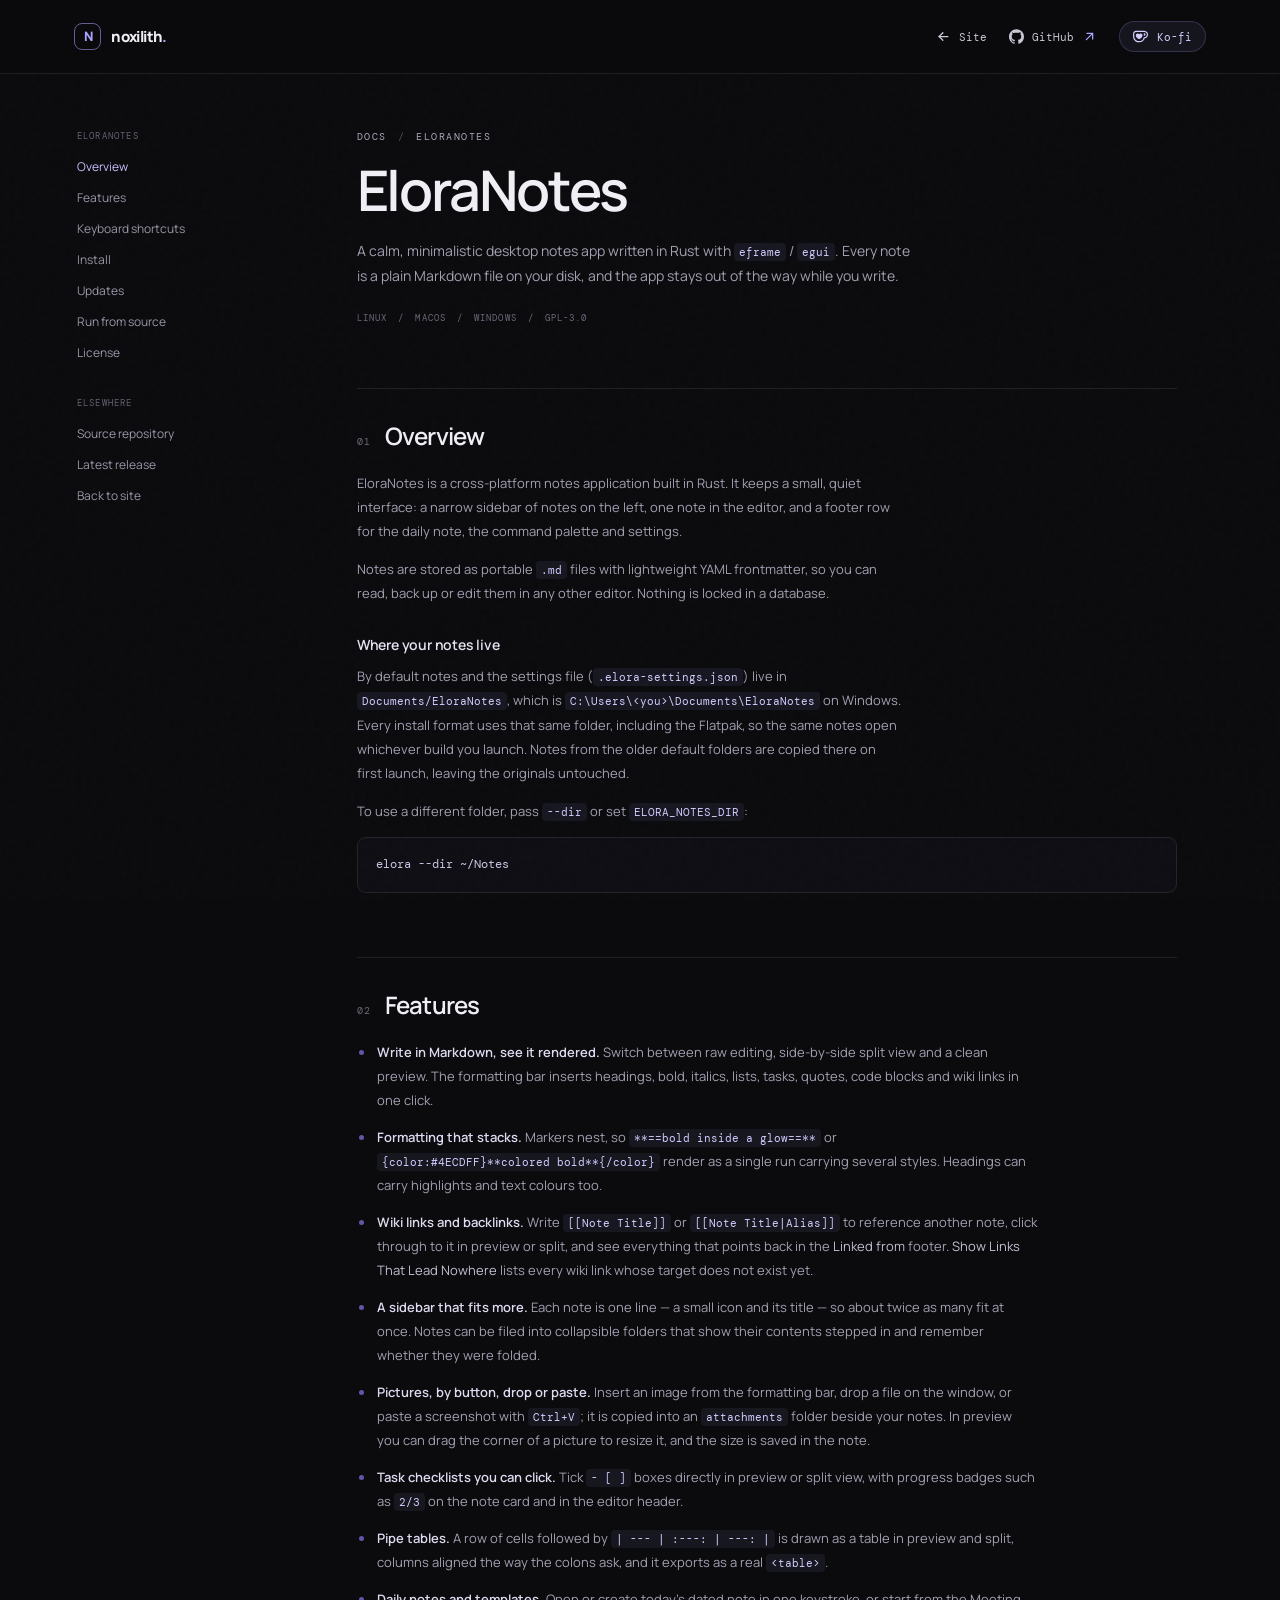
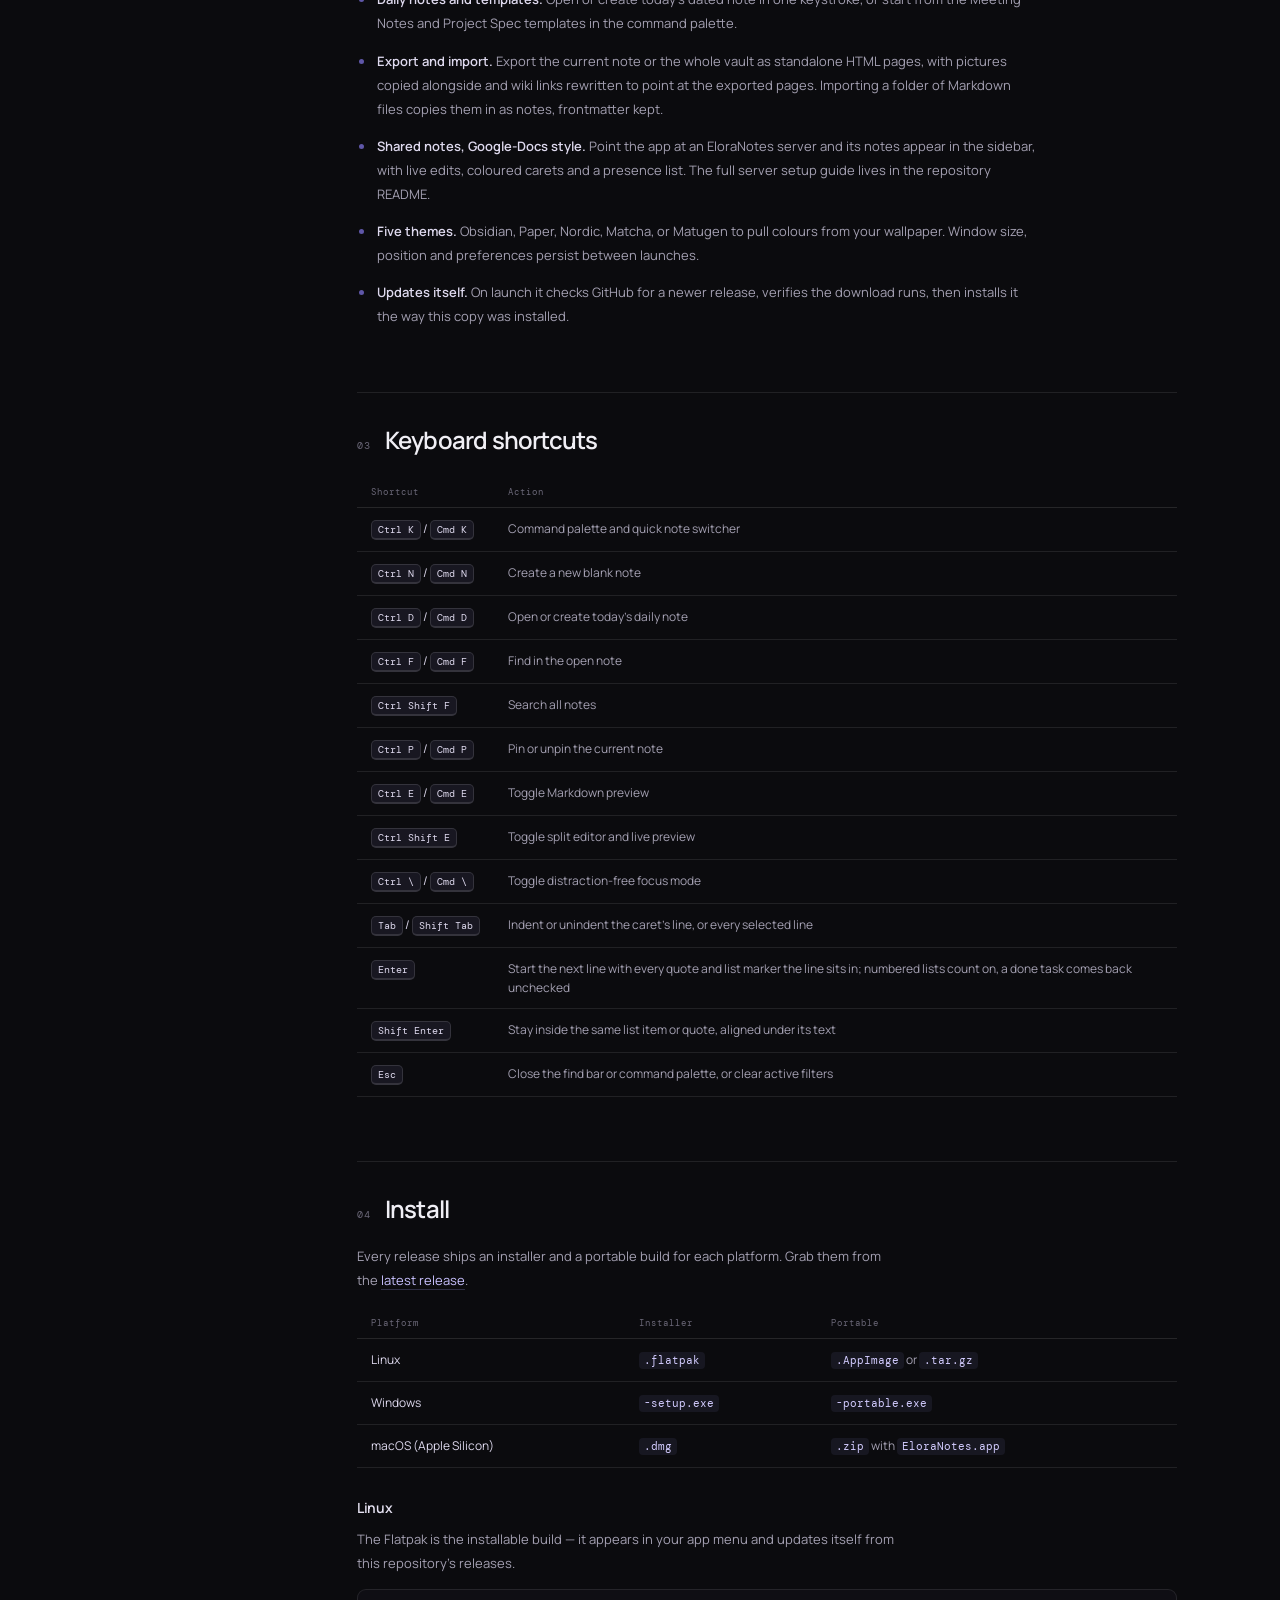
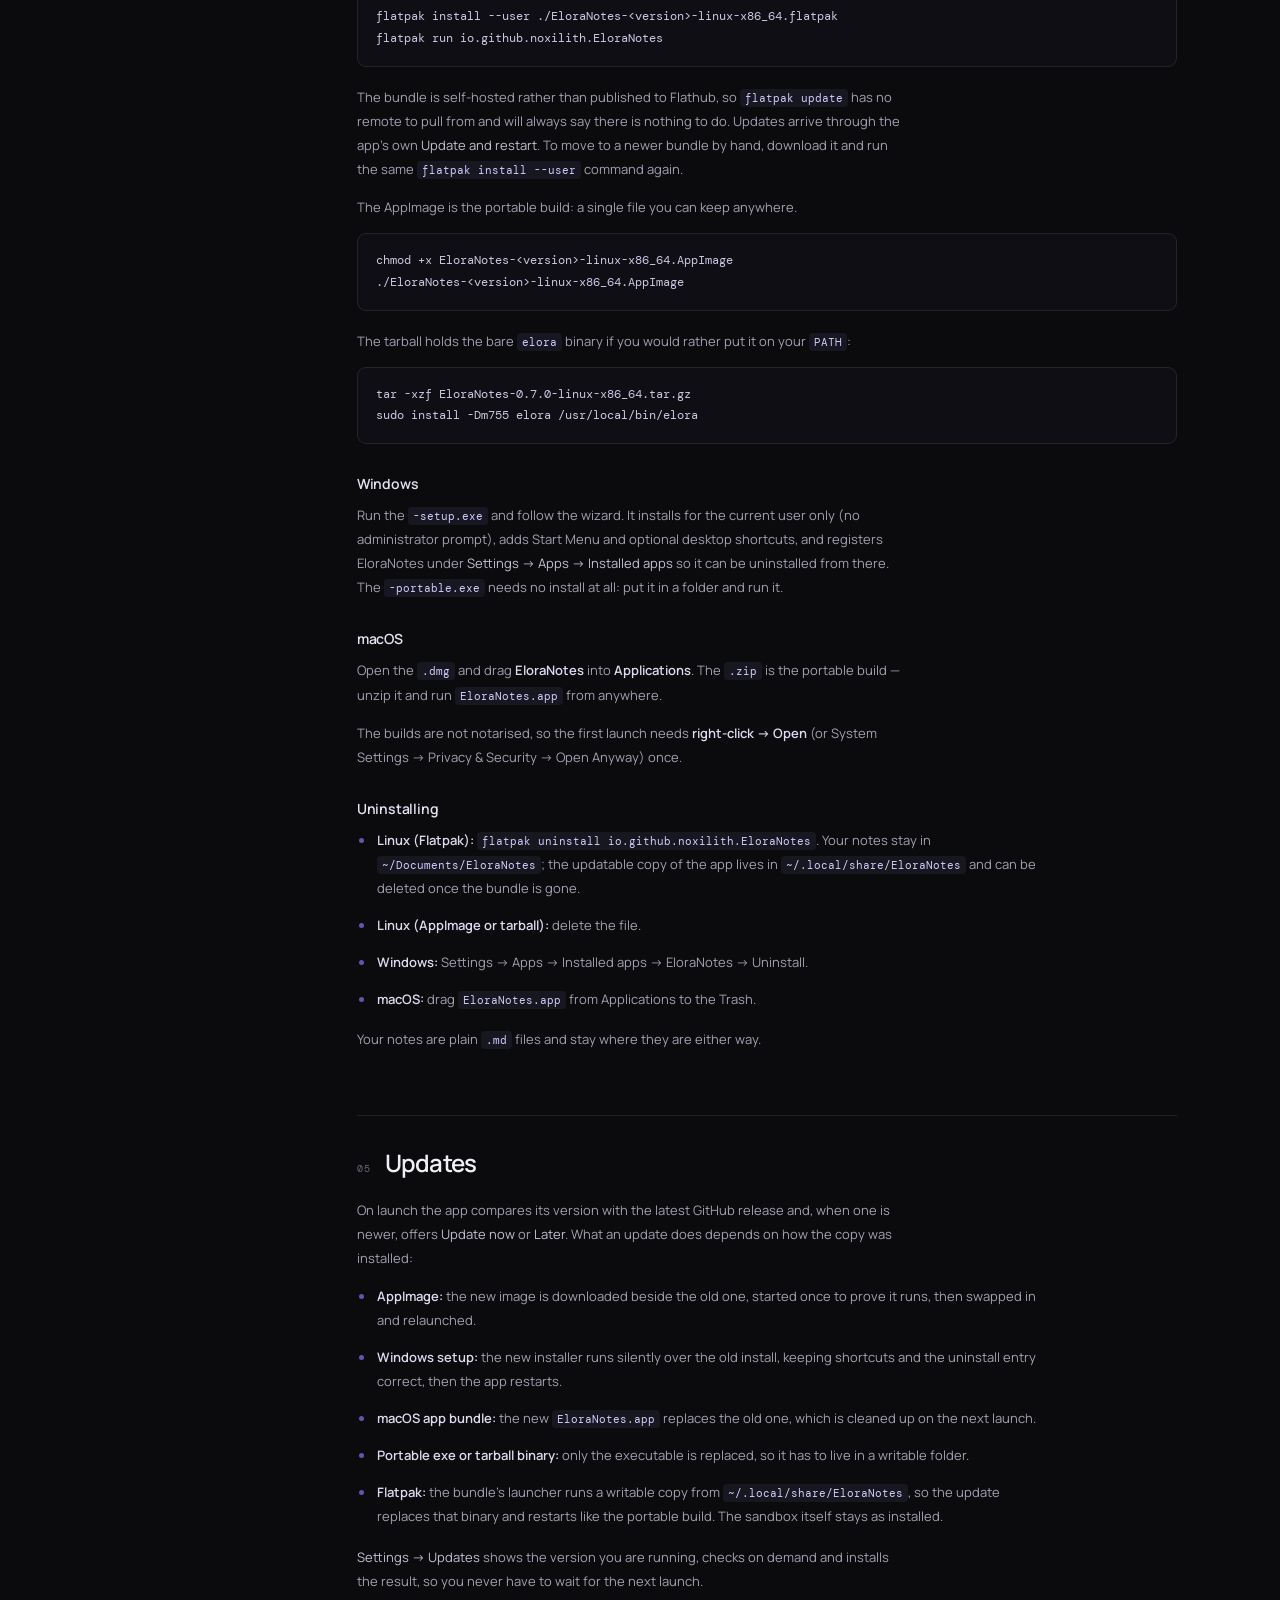
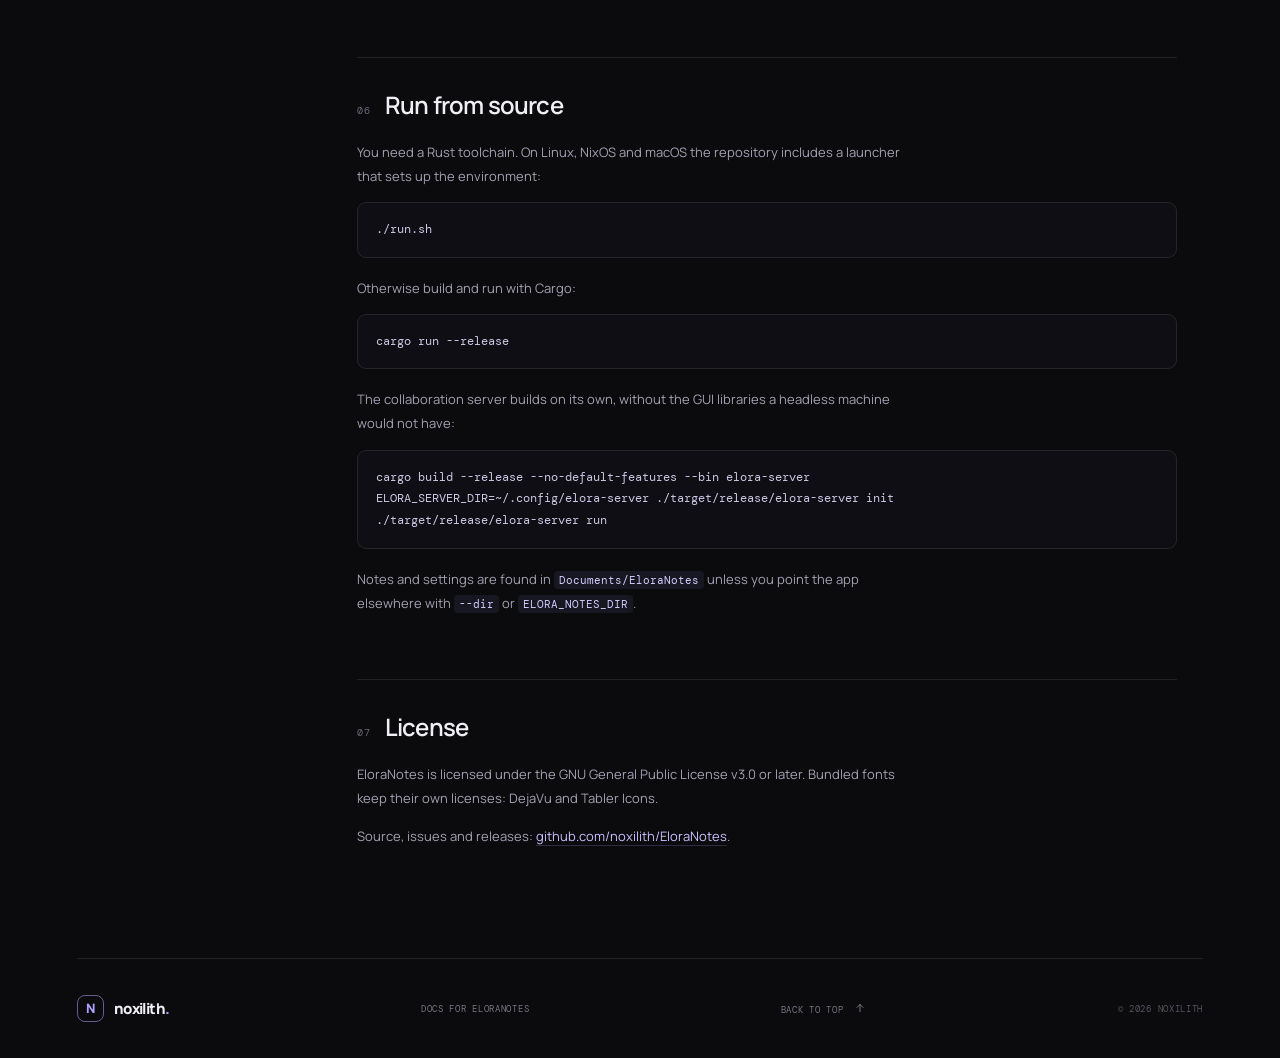
==== docs/index.html @ 584eb7aa "Add an /docs section for EloraNotes Documentation written from the project README: overview, feature" ====
<!doctype html>
<html lang="en">
<head>
  <meta charset="utf-8">
  <meta name="viewport" content="width=device-width, initial-scale=1">
  <meta name="theme-color" content="#0b0b0e">
  <meta name="description" content="Documentation for EloraNotes, a calm minimal Markdown notes app for Linux, macOS and Windows.">
  <title>EloraNotes Docs / Noxilith</title>
  <link rel="preconnect" href="https://fonts.googleapis.com">
  <link rel="preconnect" href="https://fonts.gstatic.com" crossorigin>
  <link href="https://fonts.googleapis.com/css2?family=DM+Mono:wght@400;500&family=Manrope:wght@400;500;600;700;800&display=swap" rel="stylesheet">
  <link rel="stylesheet" href="../style.css">
  <link rel="stylesheet" href="docs.css">
  <script src="../script.js" defer></script>
</head>
<body>
  <div class="noise" aria-hidden="true"></div>

  <header class="topbar">
    <a class="wordmark" href="../" aria-label="Noxilith home"><span class="mark"><span class="mark-initial">N</span><img class="mark-avatar" src="https://github.com/noxilith.png?size=120" alt="" width="27" height="27" onerror="this.remove()"></span><span>noxilith<span class="dot">.</span></span></a>
    <div class="top-actions">
      <a class="top-link top-secondary" href="../" aria-label="Back to site">
        <svg class="icon" viewBox="0 0 24 24" aria-hidden="true" focusable="false"><path d="M5 12l14 0"/><path d="M5 12l6 6"/><path d="M5 12l6 -6"/></svg>
        <span class="top-label">Site</span>
      </a>
      <a class="top-link" href="https://github.com/noxilith" target="_blank" rel="noreferrer">
        <svg class="top-icon" viewBox="0 0 24 24" aria-hidden="true" focusable="false"><path d="M12 .297c-6.63 0-12 5.373-12 12 0 5.303 3.438 9.8 8.205 11.385.6.113.82-.258.82-.577 0-.285-.01-1.04-.015-2.04-3.338.724-4.042-1.61-4.042-1.61C4.422 18.07 3.633 17.7 3.633 17.7c-1.087-.744.084-.729.084-.729 1.205.084 1.838 1.236 1.838 1.236 1.07 1.835 2.809 1.305 3.495.998.108-.776.417-1.305.76-1.605-2.665-.3-5.466-1.332-5.466-5.93 0-1.31.465-2.38 1.235-3.22-.135-.303-.54-1.523.105-3.176 0 0 1.005-.322 3.3 1.23.96-.267 1.98-.399 3-.405 1.02.006 2.04.138 3 .405 2.28-1.552 3.285-1.23 3.285-1.23.645 1.653.24 2.873.12 3.176.765.84 1.23 1.91 1.23 3.22 0 4.61-2.805 5.625-5.475 5.92.42.36.81 1.096.81 2.22 0 1.606-.015 2.896-.015 3.286 0 .315.21.69.825.57C20.565 22.092 24 17.592 24 12.297c0-6.627-5.373-12-12-12"/></svg>
        <span class="top-label">GitHub</span>
        <svg class="icon arrow" viewBox="0 0 24 24" aria-hidden="true" focusable="false"><path d="M17 7l-10 10"/><path d="M8 7l9 0l0 9"/></svg>
      </a>
      <a class="top-link top-kofi" href="https://ko-fi.com/noxilith" target="_blank" rel="noreferrer">
        <svg class="top-icon" viewBox="0 0 24 24" aria-hidden="true" focusable="false"><path d="M11.351 2.715c-2.7 0-4.986.025-6.83.26C2.078 3.285 0 5.154 0 8.61c0 3.506.182 6.13 1.585 8.493 1.584 2.701 4.233 4.182 7.662 4.182h.83c4.209 0 6.494-2.234 7.637-4a9.5 9.5 0 0 0 1.091-2.338C21.792 14.688 24 12.22 24 9.208v-.415c0-3.247-2.13-5.507-5.792-5.87-1.558-.156-2.65-.208-6.857-.208m0 1.947c4.208 0 5.09.052 6.571.182 2.624.311 4.13 1.584 4.13 4v.39c0 2.156-1.792 3.844-3.87 3.844h-.935l-.156.649c-.208 1.013-.597 1.818-1.039 2.546-.909 1.428-2.545 3.064-5.922 3.064h-.805c-2.571 0-4.831-.883-6.078-3.195-1.09-2-1.298-4.155-1.298-7.506 0-2.181.857-3.402 3.012-3.714 1.533-.233 3.559-.26 6.39-.26m6.547 2.287c-.416 0-.65.234-.65.546v2.935c0 .311.234.545.65.545 1.324 0 2.051-.754 2.051-2s-.727-2.026-2.052-2.026m-10.39.182c-1.818 0-3.013 1.48-3.013 3.142 0 1.533.858 2.857 1.949 3.897.727.701 1.87 1.429 2.649 1.896a1.47 1.47 0 0 0 1.507 0c.78-.467 1.922-1.195 2.623-1.896 1.117-1.039 1.974-2.364 1.974-3.897 0-1.662-1.247-3.142-3.039-3.142-1.065 0-1.792.545-2.338 1.298-.493-.753-1.246-1.298-2.312-1.298"/></svg>
        <span class="top-label">Ko-fi</span>
      </a>
    </div>
  </header>

  <div class="docs-shell">
    <aside class="docs-nav" aria-label="Documentation">
      <div class="docs-nav-group">
        <span class="docs-nav-label">ELORANOTES</span>
        <a href="#overview" class="is-current">Overview</a>
        <a href="#features">Features</a>
        <a href="#shortcuts">Keyboard shortcuts</a>
        <a href="#install">Install</a>
        <a href="#updates">Updates</a>
        <a href="#source">Run from source</a>
        <a href="#license">License</a>
      </div>
      <div class="docs-nav-group">
        <span class="docs-nav-label">ELSEWHERE</span>
        <a href="https://github.com/noxilith/EloraNotes" target="_blank" rel="noreferrer">Source repository</a>
        <a href="https://github.com/noxilith/EloraNotes/releases/latest" target="_blank" rel="noreferrer">Latest release</a>
        <a href="../">Back to site</a>
      </div>
    </aside>

    <main class="docs-body">
      <div class="docs-head">
        <div class="eyebrow"><span>DOCS</span><span class="sep">/</span><span>ELORANOTES</span></div>
        <h1>EloraNotes</h1>
        <p class="docs-lede">A calm, minimalistic desktop notes app written in Rust with <code>eframe</code> / <code>egui</code>. Every note is a plain Markdown file on your disk, and the app stays out of the way while you write.</p>
        <div class="docs-meta"><span>LINUX</span><span class="sep">/</span><span>MACOS</span><span class="sep">/</span><span>WINDOWS</span><span class="sep">/</span><span>GPL-3.0</span></div>
      </div>

      <section class="docs-section" id="overview">
        <h2><span class="num">01</span> Overview</h2>
        <p>EloraNotes is a cross-platform notes application built in Rust. It keeps a small, quiet interface: a narrow sidebar of notes on the left, one note in the editor, and a footer row for the daily note, the command palette and settings.</p>
        <p>Notes are stored as portable <code>.md</code> files with lightweight YAML frontmatter, so you can read, back up or edit them in any other editor. Nothing is locked in a database.</p>
        <h3>Where your notes live</h3>
        <p>By default notes and the settings file (<code>.elora-settings.json</code>) live in <code>Documents/EloraNotes</code>, which is <code>C:\Users\&lt;you&gt;\Documents\EloraNotes</code> on Windows. Every install format uses that same folder, including the Flatpak, so the same notes open whichever build you launch. Notes from the older default folders are copied there on first launch, leaving the originals untouched.</p>
        <p>To use a different folder, pass <code>--dir</code> or set <code>ELORA_NOTES_DIR</code>:</p>
        <pre><code>elora --dir ~/Notes</code></pre>
      </section>

      <section class="docs-section" id="features">
        <h2><span class="num">02</span> Features</h2>
        <ul>
          <li><strong>Write in Markdown, see it rendered.</strong> Switch between raw editing, side-by-side split view and a clean preview. The formatting bar inserts headings, bold, italics, lists, tasks, quotes, code blocks and wiki links in one click.</li>
          <li><strong>Formatting that stacks.</strong> Markers nest, so <code>**==bold inside a glow==**</code> or <code>{color:#4ECDFF}**colored bold**{/color}</code> render as a single run carrying several styles. Headings can carry highlights and text colours too.</li>
          <li><strong>Wiki links and backlinks.</strong> Write <code>[[Note Title]]</code> or <code>[[Note Title|Alias]]</code> to reference another note, click through to it in preview or split, and see everything that points back in the <em>Linked from</em> footer. <em>Show Links That Lead Nowhere</em> lists every wiki link whose target does not exist yet.</li>
          <li><strong>A sidebar that fits more.</strong> Each note is one line — a small icon and its title — so about twice as many fit at once. Notes can be filed into collapsible folders that show their contents stepped in and remember whether they were folded.</li>
          <li><strong>Pictures, by button, drop or paste.</strong> Insert an image from the formatting bar, drop a file on the window, or paste a screenshot with <code>Ctrl+V</code>; it is copied into an <code>attachments</code> folder beside your notes. In preview you can drag the corner of a picture to resize it, and the size is saved in the note.</li>
          <li><strong>Task checklists you can click.</strong> Tick <code>- [ ]</code> boxes directly in preview or split view, with progress badges such as <code>2/3</code> on the note card and in the editor header.</li>
          <li><strong>Pipe tables.</strong> A row of cells followed by <code>| --- | :---: | ---: |</code> is drawn as a table in preview and split, columns aligned the way the colons ask, and it exports as a real <code>&lt;table&gt;</code>.</li>
          <li><strong>Daily notes and templates.</strong> Open or create today's dated note in one keystroke, or start from the Meeting Notes and Project Spec templates in the command palette.</li>
          <li><strong>Export and import.</strong> Export the current note or the whole vault as standalone HTML pages, with pictures copied alongside and wiki links rewritten to point at the exported pages. Importing a folder of Markdown files copies them in as notes, frontmatter kept.</li>
          <li><strong>Shared notes, Google-Docs style.</strong> Point the app at an EloraNotes server and its notes appear in the sidebar, with live edits, coloured carets and a presence list. The full server setup guide lives in the repository README.</li>
          <li><strong>Five themes.</strong> Obsidian, Paper, Nordic, Matcha, or Matugen to pull colours from your wallpaper. Window size, position and preferences persist between launches.</li>
          <li><strong>Updates itself.</strong> On launch it checks GitHub for a newer release, verifies the download runs, then installs it the way this copy was installed.</li>
        </ul>
      </section>

      <section class="docs-section" id="shortcuts">
        <h2><span class="num">03</span> Keyboard shortcuts</h2>
        <table>
          <thead>
            <tr><th scope="col">Shortcut</th><th scope="col">Action</th></tr>
          </thead>
          <tbody>
            <tr><td><kbd>Ctrl K</kbd> / <kbd>Cmd K</kbd></td><td>Command palette and quick note switcher</td></tr>
            <tr><td><kbd>Ctrl N</kbd> / <kbd>Cmd N</kbd></td><td>Create a new blank note</td></tr>
            <tr><td><kbd>Ctrl D</kbd> / <kbd>Cmd D</kbd></td><td>Open or create today's daily note</td></tr>
            <tr><td><kbd>Ctrl F</kbd> / <kbd>Cmd F</kbd></td><td>Find in the open note</td></tr>
            <tr><td><kbd>Ctrl Shift F</kbd></td><td>Search all notes</td></tr>
            <tr><td><kbd>Ctrl P</kbd> / <kbd>Cmd P</kbd></td><td>Pin or unpin the current note</td></tr>
            <tr><td><kbd>Ctrl E</kbd> / <kbd>Cmd E</kbd></td><td>Toggle Markdown preview</td></tr>
            <tr><td><kbd>Ctrl Shift E</kbd></td><td>Toggle split editor and live preview</td></tr>
            <tr><td><kbd>Ctrl \</kbd> / <kbd>Cmd \</kbd></td><td>Toggle distraction-free focus mode</td></tr>
            <tr><td><kbd>Tab</kbd> / <kbd>Shift Tab</kbd></td><td>Indent or unindent the caret's line, or every selected line</td></tr>
            <tr><td><kbd>Enter</kbd></td><td>Start the next line with every quote and list marker the line sits in; numbered lists count on, a done task comes back unchecked</td></tr>
            <tr><td><kbd>Shift Enter</kbd></td><td>Stay inside the same list item or quote, aligned under its text</td></tr>
            <tr><td><kbd>Esc</kbd></td><td>Close the find bar or command palette, or clear active filters</td></tr>
          </tbody>
        </table>
      </section>

      <section class="docs-section" id="install">
        <h2><span class="num">04</span> Install</h2>
        <p>Every release ships an installer and a portable build for each platform. Grab them from the <a href="https://github.com/noxilith/EloraNotes/releases/latest" target="_blank" rel="noreferrer">latest release</a>.</p>
        <table>
          <thead>
            <tr><th scope="col">Platform</th><th scope="col">Installer</th><th scope="col">Portable</th></tr>
          </thead>
          <tbody>
            <tr><td>Linux</td><td><code>.flatpak</code></td><td><code>.AppImage</code> or <code>.tar.gz</code></td></tr>
            <tr><td>Windows</td><td><code>-setup.exe</code></td><td><code>-portable.exe</code></td></tr>
            <tr><td>macOS (Apple Silicon)</td><td><code>.dmg</code></td><td><code>.zip</code> with <code>EloraNotes.app</code></td></tr>
          </tbody>
        </table>

        <h3>Linux</h3>
        <p>The Flatpak is the installable build — it appears in your app menu and updates itself from this repository's releases.</p>
        <pre><code>flatpak install --user ./EloraNotes-&lt;version&gt;-linux-x86_64.flatpak
flatpak run io.github.noxilith.EloraNotes</code></pre>
        <p>The bundle is self-hosted rather than published to Flathub, so <code>flatpak update</code> has no remote to pull from and will always say there is nothing to do. Updates arrive through the app's own <em>Update and restart</em>. To move to a newer bundle by hand, download it and run the same <code>flatpak install --user</code> command again.</p>
        <p>The AppImage is the portable build: a single file you can keep anywhere.</p>
        <pre><code>chmod +x EloraNotes-&lt;version&gt;-linux-x86_64.AppImage
./EloraNotes-&lt;version&gt;-linux-x86_64.AppImage</code></pre>
        <p>The tarball holds the bare <code>elora</code> binary if you would rather put it on your <code>PATH</code>:</p>
        <pre><code>tar -xzf EloraNotes-0.7.0-linux-x86_64.tar.gz
sudo install -Dm755 elora /usr/local/bin/elora</code></pre>

        <h3>Windows</h3>
        <p>Run the <code>-setup.exe</code> and follow the wizard. It installs for the current user only (no administrator prompt), adds Start Menu and optional desktop shortcuts, and registers EloraNotes under <em>Settings → Apps → Installed apps</em> so it can be uninstalled from there. The <code>-portable.exe</code> needs no install at all: put it in a folder and run it.</p>

        <h3>macOS</h3>
        <p>Open the <code>.dmg</code> and drag <strong>EloraNotes</strong> into <strong>Applications</strong>. The <code>.zip</code> is the portable build — unzip it and run <code>EloraNotes.app</code> from anywhere.</p>
        <p>The builds are not notarised, so the first launch needs <strong>right-click → Open</strong> (or System Settings → Privacy &amp; Security → Open Anyway) once.</p>

        <h3>Uninstalling</h3>
        <ul>
          <li><strong>Linux (Flatpak):</strong> <code>flatpak uninstall io.github.noxilith.EloraNotes</code>. Your notes stay in <code>~/Documents/EloraNotes</code>; the updatable copy of the app lives in <code>~/.local/share/EloraNotes</code> and can be deleted once the bundle is gone.</li>
          <li><strong>Linux (AppImage or tarball):</strong> delete the file.</li>
          <li><strong>Windows:</strong> Settings → Apps → Installed apps → EloraNotes → Uninstall.</li>
          <li><strong>macOS:</strong> drag <code>EloraNotes.app</code> from Applications to the Trash.</li>
        </ul>
        <p>Your notes are plain <code>.md</code> files and stay where they are either way.</p>
      </section>

      <section class="docs-section" id="updates">
        <h2><span class="num">05</span> Updates</h2>
        <p>On launch the app compares its version with the latest GitHub release and, when one is newer, offers <em>Update now</em> or <em>Later</em>. What an update does depends on how the copy was installed:</p>
        <ul>
          <li><strong>AppImage:</strong> the new image is downloaded beside the old one, started once to prove it runs, then swapped in and relaunched.</li>
          <li><strong>Windows setup:</strong> the new installer runs silently over the old install, keeping shortcuts and the uninstall entry correct, then the app restarts.</li>
          <li><strong>macOS app bundle:</strong> the new <code>EloraNotes.app</code> replaces the old one, which is cleaned up on the next launch.</li>
          <li><strong>Portable exe or tarball binary:</strong> only the executable is replaced, so it has to live in a writable folder.</li>
          <li><strong>Flatpak:</strong> the bundle's launcher runs a writable copy from <code>~/.local/share/EloraNotes</code>, so the update replaces that binary and restarts like the portable build. The sandbox itself stays as installed.</li>
        </ul>
        <p><em>Settings → Updates</em> shows the version you are running, checks on demand and installs the result, so you never have to wait for the next launch.</p>
      </section>

      <section class="docs-section" id="source">
        <h2><span class="num">06</span> Run from source</h2>
        <p>You need a Rust toolchain. On Linux, NixOS and macOS the repository includes a launcher that sets up the environment:</p>
        <pre><code>./run.sh</code></pre>
        <p>Otherwise build and run with Cargo:</p>
        <pre><code>cargo run --release</code></pre>
        <p>The collaboration server builds on its own, without the GUI libraries a headless machine would not have:</p>
        <pre><code>cargo build --release --no-default-features --bin elora-server
ELORA_SERVER_DIR=~/.config/elora-server ./target/release/elora-server init
./target/release/elora-server run</code></pre>
        <p>Notes and settings are found in <code>Documents/EloraNotes</code> unless you point the app elsewhere with <code>--dir</code> or <code>ELORA_NOTES_DIR</code>.</p>
      </section>

      <section class="docs-section" id="license">
        <h2><span class="num">07</span> License</h2>
        <p>EloraNotes is licensed under the GNU General Public License v3.0 or later. Bundled fonts keep their own licenses: DejaVu and Tabler Icons.</p>
        <p>Source, issues and releases: <a href="https://github.com/noxilith/EloraNotes" target="_blank" rel="noreferrer">github.com/noxilith/EloraNotes</a>.</p>
      </section>
    </main>
  </div>

  <footer class="footer section-wrap"><a class="wordmark" href="../"><span class="mark"><span class="mark-initial">N</span><img class="mark-avatar" src="https://github.com/noxilith.png?size=120" alt="" width="27" height="27" onerror="this.remove()"></span><span>noxilith<span class="dot">.</span></span></a><span>DOCS FOR ELORANOTES</span><a href="#">BACK TO TOP <svg class="icon" viewBox="0 0 24 24" aria-hidden="true" focusable="false"><path d="M12 5l0 14"/><path d="M18 11l-6 -6"/><path d="M6 11l6 -6"/></svg></a><span class="copyright">© <span id="year"></span> NOXILITH</span></footer>
</body>
</html>
---- style.css ----
/* Noxilith portfolio — edit this file to customize the design. */
:root{--bg:#0b0b0e;--panel:#111115;--panel2:#15151b;--text:#f0eff5;--muted:#92919e;--soft:#c7c5d0;--line:rgba(255,255,255,.09);--accent:#aaa2ff;--accent2:#d1baff;--mono:"DM Mono",monospace;--sans:"Manrope",sans-serif}
*{box-sizing:border-box}html{scroll-behavior:smooth;scroll-padding-top:84px}body{margin:0;background:var(--bg);color:var(--text);font-family:var(--sans);-webkit-font-smoothing:antialiased;overflow-x:hidden}a{color:inherit;text-decoration:none}::selection{background:rgba(170,162,255,.35);color:white}.noise{position:fixed;inset:0;pointer-events:none;z-index:10;opacity:.035;background-image:url("data:image/svg+xml,%3Csvg viewBox='0 0 180 180' xmlns='http://www.w3.org/2000/svg'%3E%3Cfilter id='n'%3E%3CfeTurbulence type='fractalNoise' baseFrequency='.9' numOctaves='3' stitchTiles='stitch'/%3E%3C/filter%3E%3Crect width='100%25' height='100%25' filter='url(%23n)' opacity='.5'/%3E%3C/svg%3E")}
.topbar{height:74px;display:flex;align-items:center;justify-content:space-between;padding:0 max(5.8vw,24px);border-bottom:1px solid var(--line);position:sticky;top:0;z-index:20;background:rgba(11,11,14,.78);backdrop-filter:blur(18px)}.wordmark{display:inline-flex;align-items:center;gap:10px;font-size:15px;font-weight:800;letter-spacing:-.6px}.mark{position:relative;overflow:hidden;width:27px;height:27px;border:1px solid rgba(170,162,255,.55);display:grid;place-items:center;border-radius:8px;color:var(--accent);font-size:13px}.mark-initial{line-height:1}.mark-avatar{position:absolute;inset:0;width:100%;height:100%;object-fit:cover;border-radius:inherit;display:block}.dot{color:var(--accent)}.nav{display:flex;gap:36px;margin-left:8%;font-size:12px;color:#a7a5b1}.nav a,.top-link,.footer a{transition:color .2s}.nav a:hover,.top-link:hover,.footer a:hover{color:var(--accent)}.top-link{display:inline-flex;align-items:center;gap:8px;font:11px var(--mono);color:#c9c7d2;white-space:nowrap}.top-link .arrow{color:var(--accent)}.top-actions{display:flex;align-items:center;gap:22px}.top-icon{width:15px;height:15px;display:block;flex:0 0 auto;fill:currentColor}.top-kofi{gap:9px;padding:7px 13px;border:1px solid #aaa2ff33;border-radius:99px;background:#aaa2ff12;color:#d3ccff;white-space:nowrap}.top-kofi:hover{background:#aaa2ff1f;border-color:#aaa2ff59;color:#e6e1ff}.menu-toggle{display:none;background:none;border:0}.section-wrap{width:min(1160px,88%);margin:0 auto}.hero{min-height:650px;position:relative;display:grid;grid-template-columns:1fr .85fr;align-items:center;padding:56px 0 110px;gap:5%;overflow:clip}.hero-copy{position:relative;z-index:2}.eyebrow{font:10px var(--mono);letter-spacing:1.5px;color:#aaa8b7;display:flex;align-items:center;gap:11px}.eyebrow .sep{color:#4f4c5c}.status-dot{height:6px;width:6px;border-radius:50%;background:#a6e4bd;box-shadow:0 0 12px #a6e4bd88}.hero h1{font-size:clamp(48px,6.1vw,82px);line-height:1.06;letter-spacing:-5px;margin:27px 0 24px;font-weight:600}.gradient-text{background:linear-gradient(110deg,#f1efff 2%,#b1a8ff 48%,#c8b8ee 90%);-webkit-background-clip:text;background-clip:text;color:transparent}.hero-intro{max-width:475px;color:var(--muted);font-size:14px;line-height:1.9;margin:0}.hero-actions{display:flex;align-items:center;gap:12px;margin-top:32px}.button{height:46px;padding:0 18px;display:inline-flex;align-items:center;justify-content:center;gap:22px;border-radius:7px;font-size:11px;font-weight:700;transition:transform .25s,background .25s,border-color .25s}.button:hover{transform:translateY(-2px)}.button-primary{background:#c0b8ff;color:#17151f;box-shadow:0 6px 30px #9e94ff14}.button-primary:hover{background:#d4ceff}.button-quiet{border:1px solid var(--line);color:#cfced8}.button-quiet:hover{border-color:#77718f}.hero-meta{display:flex;gap:14px;align-items:center;margin-top:53px;font:9px var(--mono);letter-spacing:1px;color:#666572}.meta-divider{height:13px;width:1px;background:#393843}.hero-art{height:420px;position:relative;display:grid;place-items:center;isolation:isolate}.hero-art:before{content:"";position:absolute;width:min(430px,100%);height:min(430px,100%);border-radius:50%;background:radial-gradient(circle,#9a8dff17,transparent 64%),radial-gradient(circle at 62% 70%,#8fe3d00d,transparent 54%);filter:blur(12px)}.core-halo{position:absolute;width:218px;height:218px;border-radius:50%;background:radial-gradient(circle,#b3a8ff33,transparent 62%);filter:blur(10px);animation:halo 8s ease-in-out infinite}.art-ticks{position:absolute;width:352px;height:352px;border-radius:50%;background:repeating-conic-gradient(from 0deg,#bdb4ff3d 0deg 1deg,transparent 1deg 7.6deg);-webkit-mask:radial-gradient(circle,transparent 0 166px,#000 167px,#000 173px,transparent 174px);mask:radial-gradient(circle,transparent 0 166px,#000 167px,#000 173px,transparent 174px);animation:drift 120s linear infinite}.art-arc{position:absolute;width:306px;height:306px;border-radius:50%;background:conic-gradient(from 200deg,transparent 0deg,#b8adff00 30deg,#b8adff80 118deg,#8fe3d000 210deg,transparent 360deg);-webkit-mask:radial-gradient(circle,transparent 0 149px,#000 150px,#000 152px,transparent 153px);mask:radial-gradient(circle,transparent 0 149px,#000 150px,#000 152px,transparent 153px);animation:drift 26s linear infinite}.core{width:116px;height:116px;display:grid;place-items:center;z-index:2}.core-avatar{width:116px;height:116px;border-radius:50%;object-fit:cover;display:block;box-shadow:0 0 0 1px #ffffff2b,0 14px 38px #000a,0 0 46px #9185ff5c}.orbit{position:absolute;border:1px solid #aaa2ff26;border-radius:50%;transform:rotate(var(--rot,-25deg));animation:drift var(--dur,32s) linear infinite;animation-direction:var(--dir,normal)}.orbit-a{--rot:-25deg;--dur:32s;width:224px;height:326px;border-color:#b4aaff3d}.orbit-b{--rot:48deg;--dur:46s;--dir:reverse;width:332px;height:242px;border-color:#d7caff29}.orbit-c{--rot:-55deg;--dur:74s;width:346px;height:316px;border-style:dashed;border-color:#aaa2ff21}.satellite{position:absolute;top:-3.5px;left:50%;width:7px;height:7px;margin-left:-3.5px;border-radius:50%;background:#e2dbff;box-shadow:0 0 12px #b9adff,0 0 30px #9185ffb3}.orbit-b .satellite{top:auto;bottom:-2.5px;width:5px;height:5px;margin-left:-2.5px;background:#a9ecdc;box-shadow:0 0 12px #9ce3d0,0 0 26px #9ce3d099}.orb{position:absolute;border-radius:50%;filter:blur(1px);animation:float 6s ease-in-out infinite}.orb-one{width:7px;height:7px;background:#d4caff;box-shadow:0 0 18px #b8adff;top:20%;left:27%}.orb-two{width:4px;height:4px;background:#9ce3d0;box-shadow:0 0 13px #9ce3d0;bottom:23%;right:15%;animation-delay:-3s}.art-label{position:absolute;font:9px var(--mono);letter-spacing:1px;color:#777583}.art-label span{color:var(--accent);margin:0 4px}.label-top{top:18px;right:8px}.label-bottom{bottom:20px;left:5px;display:flex;align-items:center;gap:9px}.tiny-square{width:5px;height:5px;background:var(--accent);display:inline-block}.crosshair{position:absolute;width:11px;height:11px;opacity:.4}.crosshair:before,.crosshair:after{content:"";position:absolute;background:#aaa2ff}.crosshair:before{height:1px;width:11px;top:5px}.crosshair:after{height:11px;width:1px;left:5px}.crosshair-one{top:22%;right:18%}.crosshair-two{bottom:18%;left:22%}.scroll-cue{position:absolute;bottom:28px;left:0;display:flex;align-items:center;gap:12px;font:9px var(--mono);letter-spacing:1.4px;color:#646270}.scroll-cue span{height:28px;width:1px;background:linear-gradient(var(--accent),transparent)}
.work{padding:100px 0 110px;border-top:1px solid var(--line)}.stats{display:flex;flex-wrap:wrap;align-items:flex-start;justify-content:center;gap:26px 56px;padding-bottom:28px;margin-bottom:32px;border-bottom:1px solid var(--line)}.stat-group{display:flex;align-items:center;gap:48px}.stat{display:flex;flex-direction:column;gap:7px;min-width:0}.stat-label{font:9px var(--mono);letter-spacing:1.1px;color:#797784;white-space:nowrap}.stat-value{font-size:34px;line-height:1;font-weight:600;letter-spacing:-1.6px;color:#eeeafc;font-variant-numeric:tabular-nums}.stat-heatmap{gap:10px;align-items:flex-start}.heatmap{display:grid;grid-auto-flow:column;grid-template-rows:repeat(7,12px);grid-auto-columns:12px;gap:3px}.heatmap span{border-radius:2px}.heatmap[hidden],.heatmap-legend[hidden],.stat-heatmap[hidden]{display:none}.lvl-0{background:#191820}.lvl-1{background:#332c55}.lvl-2{background:#6155b8}.lvl-3{background:#8f84ff}.lvl-4{background:#cfc8ff}.heatmap-legend{display:flex;align-items:center;gap:5px;font:8px var(--mono);letter-spacing:1px;color:#6a6875}.heatmap-legend i{width:8px;height:8px;border-radius:2px;display:block}.section-heading{display:flex;align-items:end;justify-content:space-between;margin-bottom:38px}.section-heading h2,.about h2,.contact h2{font-size:clamp(34px,4.3vw,53px);line-height:1.15;letter-spacing:-2.4px;font-weight:600;margin:20px 0 0}.muted{color:#777582}.section-heading>p{font-size:12px;color:var(--muted);line-height:1.8;max-width:285px;margin:0 0 5px}.project-grid{display:grid;grid-template-columns:1fr 1fr;gap:20px}.project-card{border:1px solid var(--line);border-radius:11px;overflow:hidden;background:#0e0e12;transition:transform .3s,border-color .3s;display:flex;flex-direction:column}.project-card:hover{transform:translateY(-5px);border-color:#aaa2ff42}.project-featured{grid-column:span 2}.project-visual{height:250px;position:relative;overflow:hidden;display:grid;place-items:center;background:#121219}.project-featured .project-visual{height:200px}.project-featured .visual-window{transform:perspective(900px) rotateX(3deg) translateY(-10px) scale(.76)}.project-featured .project-info{padding:16px 19px 18px}.visual-index{position:absolute;bottom:17px;left:18px;font:9px var(--mono);letter-spacing:1.1px;color:#797784}.visual-elora{background:radial-gradient(ellipse at 50% 100%,#403a5c 0%,#1a1924 43%,#111116 82%)}.visual-window{width:68%;max-width:550px;height:220px;border:1px solid #ffffff1c;border-radius:9px;overflow:hidden;background:#111116;box-shadow:0 20px 90px #0009;transform:perspective(900px) rotateX(3deg)}.window-bar{height:20px;background:#191820;border-bottom:1px solid #ffffff0c;display:flex;align-items:center;padding:0 10px;gap:5px}.window-bar span{height:5px;width:5px;background:#55515f;border-radius:50%}.window-bar i{font:8px var(--mono);color:#777486;font-style:normal;margin-left:auto;margin-right:auto}.window-shot{display:block;width:100%;height:calc(100% - 20px);object-fit:cover;object-position:top center;background:#0c0b10}.visual-veylith{background:radial-gradient(ellipse at center,#30213d 0%,#151019 45%,#101014 80%)}.sigil{width:100px;height:100px;border:1px solid #d6b5ff66;display:grid;place-items:center;position:relative;transform:rotate(45deg);box-shadow:0 0 60px #b46dff0e}.sigil span{font-size:56px;font-weight:500;color:#e0c6ff;transform:rotate(-45deg);text-shadow:0 0 30px #c69bff44}.sigil i,.sigil b{position:absolute;border:1px solid #c69bff35;inset:-15px}.sigil b{inset:-28px;transform:rotate(22deg);border-color:#c69bff22}.rune{position:absolute;color:#d5b6ff66;font-size:17px}.rune-one{top:26%;left:27%}.rune-two{bottom:25%;right:27%;font-size:24px}.visual-vyron{background:radial-gradient(ellipse at 60% 0%,#25253a,#101014 68%)}.vyron-ui{display:flex;width:67%;max-width:360px;height:170px;background:#101015;border:1px solid #ffffff19;border-radius:8px;overflow:hidden;box-shadow:0 20px 70px #0008;transform:perspective(700px) rotateY(-7deg) rotateX(2deg)}.vyron-sidebar{width:45px;background:#15151d;border-right:1px solid #ffffff0b;display:flex;flex-direction:column;align-items:center;padding:12px 0;gap:13px}.mini-v{font-size:15px;color:#c1b7ff;margin-bottom:5px}.vyron-sidebar i{height:10px;width:10px;border:1px solid #565267;border-radius:3px}.vyron-main{padding:14px;flex:1}.vyron-top{height:5px;width:45%;background:#343341;margin-bottom:15px}.vyron-title{font:12px var(--mono);letter-spacing:2px;color:#eeeafc;margin-bottom:13px}.vyron-title span{font-size:7px;color:#817c97}.module-row{height:27px;border-top:1px solid #ffffff0c;display:flex;align-items:center;justify-content:space-between;font-size:7px;color:#aaa7b8}.module-row b{font:7px var(--mono);color:#b9b0ff;background:#aaa2ff13;padding:4px 6px;border-radius:3px}.auto-visual{background:radial-gradient(ellipse at 50% 42%,#2b2646 0%,#17151f 50%,#111116 84%)}.auto-visual.tone-b{background:radial-gradient(ellipse at 50% 42%,#1f3335 0%,#151a1e 52%,#111116 86%)}.auto-ring{width:112px;height:112px;border-radius:50%;border:1px solid #b7adff4d;display:grid;place-items:center;position:relative;background:linear-gradient(135deg,#241f33aa,#11101699);box-shadow:0 0 70px #9185ff1f,inset 0 0 26px #b7aaff14;z-index:1}.auto-ring:before{content:"";position:absolute;inset:-15px;border-radius:50%;border:1px dashed #aaa2ff2e;animation:spin 60s linear infinite}.auto-ring span{font:500 36px var(--mono);letter-spacing:1px;color:#d3cdff;text-shadow:0 0 28px #b1a8ff55}.tone-b .auto-ring{border-color:#9ce3d04a;box-shadow:0 0 70px #8fe3d01f,inset 0 0 26px #9ce3d014}.tone-b .auto-ring:before{border-color:#9ce3d02e}.tone-b .auto-ring span{color:#c6f2e8;text-shadow:0 0 28px #9ce3d04d}.project-placeholder .auto-ring{opacity:.55;box-shadow:none}.project-placeholder .auto-ring span{font-size:26px}.project-placeholder h3{color:#8b8798}.project-placeholder:hover{transform:none;border-color:var(--line)}.project-info{padding:22px 23px 24px;display:flex;align-items:center;justify-content:space-between;gap:18px;flex:1}.project-type{font:9px var(--mono);letter-spacing:1px;color:#9d96d3;display:flex;align-items:center;gap:5px}.project-type .star{font-size:14px;line-height:1;color:#c8c0ff;position:relative;top:-1.5px}.project-type .star-count{font-size:10px;letter-spacing:.5px;color:#b6aede}.project-info h3{font-size:19px;letter-spacing:-.6px;margin:9px 0 7px}.project-info p{max-width:500px;font-size:11px;line-height:1.8;color:var(--muted);margin:0}.round-link{width:35px;height:35px;flex:0 0 35px;display:grid;place-items:center;border:1px solid var(--line);border-radius:50%;color:#c4bcff;font-size:16px;transition:background .2s,transform .2s}.round-link:hover{background:#aaa2ff17;transform:rotate(45deg)}.work-footer{display:flex;justify-content:space-between;align-items:center;padding-top:27px;color:#696775;font:9px var(--mono);letter-spacing:.8px}.work-footer a{color:#c5c0d5;letter-spacing:0;font:11px var(--sans)}
.about{padding:100px 0;border-top:1px solid var(--line);display:grid;grid-template-columns:.75fr 1.25fr;gap:8%}.about-content h2{margin:0 0 26px}.about-content>p{max-width:600px;color:var(--muted);font-size:13px;line-height:1.95}.principles{margin-top:36px;border-top:1px solid var(--line);display:grid;grid-template-columns:repeat(3,1fr);gap:18px;padding-top:19px}.principles div{display:flex;flex-direction:column;gap:9px}.principles span{font:9px var(--mono);color:var(--accent)}.principles b{font-size:11px;font-weight:600}.principles small{font-size:10px;color:#777582}
.contact{padding:30px 0 100px}.contact-panel{position:relative;overflow:hidden;border:1px solid #aaa2ff22;border-radius:13px;padding:58px 7%;background:linear-gradient(115deg,#14131b,#111116 65%,#15131e)}.contact-glow{position:absolute;width:420px;height:420px;right:-100px;top:-220px;border-radius:50%;background:#9f8cff0d;filter:blur(35px)}.contact h2{font-size:clamp(40px,5.2vw,65px);margin:22px 0 17px;position:relative}.contact p{font-size:12px;color:var(--muted);margin-bottom:25px}.contact-asterisk{position:absolute;right:10%;top:36%;font-size:120px;color:#c5b9ff0a;animation:spin 45s linear infinite}
.footer{min-height:100px;border-top:1px solid var(--line);display:flex;align-items:center;justify-content:space-between;gap:20px}.footer>span,.footer>a:not(.wordmark){font:9px var(--mono);letter-spacing:.7px;color:#777582}.footer .copyright{color:#555460}
.reveal{opacity:0;transform:translateY(18px);transition:opacity .75s ease,transform .75s cubic-bezier(.2,.7,.2,1)}.reveal.is-visible{opacity:1;transform:translateY(0)}.project-card:nth-child(2){transition-delay:.1s}.project-card:nth-child(3){transition-delay:.18s}
@keyframes float{0%,100%{transform:translate3d(0,0,0)}50%{transform:translate3d(0,-12px,0)}}@keyframes spin{to{transform:rotate(360deg)}}@keyframes drift{to{transform:rotate(calc(var(--rot,0deg) + 360deg))}}@keyframes halo{0%,100%{opacity:.7;transform:scale(.93)}50%{opacity:1;transform:scale(1.07)}}
@media(min-width:1400px){.hero{min-height:730px}.hero-art{height:500px}}
@media(max-width:800px){.stats{flex-direction:column;align-items:stretch;gap:24px}.stat-group{justify-content:center;gap:40px}.stat-heatmap{align-items:center}.stat-value{font-size:30px}.topbar{height:64px}.nav{gap:20px;margin-left:0}.hero{grid-template-columns:1fr;gap:20px;padding-top:36px;min-height:auto}.hero-copy{padding-top:10px}.hero h1{font-size:clamp(48px,10vw,76px);letter-spacing:-3px}.hero-art{height:330px;grid-row:1}.hero-copy{grid-row:2}.scroll-cue{display:none}.hero-meta{margin-top:35px}.section-heading{align-items:start;gap:20px;flex-direction:column}.section-heading>p{max-width:420px}.project-featured{grid-column:span 2}.about{grid-template-columns:1fr;gap:30px}.about-label{margin-bottom:0}.contact-panel{padding:45px 7%}.footer{flex-wrap:wrap;padding:24px 0}.footer>span:first-of-type{display:none}}
@media(max-width:560px){.section-wrap{width:88%}.topbar{padding:0 6%}.nav{display:none;position:absolute;top:64px;left:0;right:0;padding:22px 6%;background:#101014;border-bottom:1px solid var(--line);flex-direction:column;gap:20px}.nav.open{display:flex}.top-actions{gap:12px}.top-secondary .top-label{display:none}.menu-toggle{display:flex;flex-direction:column;gap:5px;padding:8px}.menu-toggle span{display:block;width:18px;height:1px;background:#d7d3e6}.hero{padding-top:26px;padding-bottom:75px}.hero-art{height:285px}.orbit-a{width:190px;height:270px}.orbit-b{width:265px;height:200px}.orbit-c{width:310px;height:245px}.core{width:82px;height:82px;border-radius:24px}.core-avatar{width:82px;height:82px}.core-halo{width:158px;height:158px}.art-ticks{width:246px;height:246px;-webkit-mask:radial-gradient(circle,transparent 0 115px,#000 116px,#000 121px,transparent 122px);mask:radial-gradient(circle,transparent 0 115px,#000 116px,#000 121px,transparent 122px)}.art-arc{width:218px;height:218px;-webkit-mask:radial-gradient(circle,transparent 0 105px,#000 106px,#000 108px,transparent 109px);mask:radial-gradient(circle,transparent 0 105px,#000 106px,#000 108px,transparent 109px)}.orbit-c{width:296px;height:262px}.art-label{font-size:7px}.hero h1{font-size:51px}.hero-intro{font-size:13px}.hero-actions{align-items:stretch;flex-wrap:wrap}.button{height:44px}.hero-meta{font-size:7px;gap:9px;letter-spacing:.6px}.work,.about{padding:70px 0}.stats{padding-bottom:22px;margin-bottom:26px;gap:18px}.stat-label{font-size:8px}.stat-value{font-size:26px;letter-spacing:-1px}.heatmap{grid-template-rows:repeat(7,8px);grid-auto-columns:8px;gap:2px}.heatmap-legend{display:none}.section-heading h2,.about h2{font-size:38px}.project-grid{grid-template-columns:1fr;gap:14px}.project-featured{grid-column:auto}.project-visual,.project-featured .project-visual{height:225px}.project-featured .project-visual{height:170px}.project-featured .visual-window{transform:perspective(900px) rotateX(3deg) translateY(-5px) scale(.76)}.visual-window{width:83%;height:180px}.project-info{padding:19px 17px}.project-info p{font-size:10px}.work-footer{align-items:flex-start;gap:15px;flex-direction:column}.principles{grid-template-columns:1fr;gap:18px}.principles div{display:grid;grid-template-columns:25px 1fr;gap:5px 10px}.principles span{grid-row:span 2}.principles small{grid-column:2}.contact{padding-bottom:65px}.contact-panel{padding:38px 7%}.contact h2{font-size:43px}.contact-asterisk{right:-15px;top:55%;font-size:90px}.footer{gap:16px}.footer>span,.footer>a:not(.wordmark){font-size:8px}.footer .copyright{width:100%}}
@media(prefers-reduced-motion:reduce){*,*::before,*::after{scroll-behavior:auto!important;animation-duration:.01ms!important;animation-iteration-count:1!important;transition-duration:.01ms!important}.reveal{opacity:1;transform:none}}

/* Tabler icons */
.icon{display:block;width:16px;height:16px;flex:0 0 auto;fill:none;stroke:currentColor;stroke-width:2;stroke-linecap:round;stroke-linejoin:round}
.top-link .icon{width:15px;height:15px}
.button .icon{width:15px;height:15px}
.round-link .icon{width:17px;height:17px;stroke-width:1.8}
.work-footer a .icon{display:inline-block;width:13px;height:13px;margin-left:7px;color:var(--accent);vertical-align:-2px}
.footer .icon{display:inline-block;width:12px;height:12px;margin-left:5px;vertical-align:-1px}
---- docs/docs.css ----
/* Docs layout — builds on ../style.css */

.docs-shell {
  width: 88%;
  max-width: 1180px;
  margin: 0 auto;
  padding: 56px 0 96px;
  display: grid;
  grid-template-columns: 208px minmax(0, 1fr);
  gap: 72px;
  align-items: start;
}

/* Sidebar ------------------------------------------------------------- */

.docs-nav {
  position: sticky;
  top: 104px;
  display: flex;
  flex-direction: column;
  gap: 30px;
}

.docs-nav-group {
  display: flex;
  flex-direction: column;
  gap: 3px;
}

.docs-nav-label {
  font: 9px var(--mono);
  letter-spacing: 1.2px;
  color: #63606f;
  margin-bottom: 8px;
}

.docs-nav a {
  font-size: 12px;
  line-height: 1.5;
  color: #9a96a7;
  text-decoration: none;
  padding: 5px 0;
  transition: color .2s;
}

.docs-nav a:hover { color: #e6e1ff; }
.docs-nav a.is-current { color: #c9c1ff; }

/* Article ------------------------------------------------------------- */

.docs-body { min-width: 0; max-width: 820px; }

.docs-head h1 {
  font-size: clamp(38px, 5vw, 56px);
  line-height: 1.05;
  letter-spacing: -2.4px;
  font-weight: 600;
  margin: 18px 0 0;
}

.docs-lede {
  font-size: 14px;
  line-height: 1.8;
  color: #a4a0b2;
  margin: 18px 0 0;
  max-width: 62ch;
}

.docs-meta {
  display: flex;
  flex-wrap: wrap;
  align-items: center;
  gap: 11px;
  margin-top: 24px;
  font: 9px var(--mono);
  letter-spacing: 1.1px;
  color: #6b6878;
}

.docs-section {
  margin-top: 64px;
  padding-top: 32px;
  border-top: 1px solid var(--line);
  scroll-margin-top: 100px;
}

.docs-section h2 {
  display: flex;
  align-items: baseline;
  gap: 14px;
  font-size: 24px;
  line-height: 1.25;
  letter-spacing: -.8px;
  font-weight: 600;
  margin: 0 0 20px;
}

.docs-section h2 .num {
  font: 10px var(--mono);
  letter-spacing: 1px;
  color: #6b6878;
}

.docs-section h3 {
  font-size: 14px;
  font-weight: 600;
  letter-spacing: -.2px;
  color: #e6e2f2;
  margin: 30px 0 10px;
}

.docs-section p {
  font-size: 13px;
  line-height: 1.85;
  color: #a4a0b2;
  margin: 0 0 14px;
  max-width: 68ch;
}

.docs-section strong { color: #ded9ee; font-weight: 600; }
.docs-section em { color: #c3bfd2; font-style: normal; }

.docs-section a {
  color: #c9c1ff;
  text-decoration: none;
  border-bottom: 1px solid #aaa2ff38;
  transition: border-color .2s;
}

.docs-section a:hover { border-color: #aaa2ff80; }

.docs-section ul {
  list-style: none;
  margin: 0 0 16px;
  padding: 0;
  max-width: 68ch;
}

.docs-section li {
  position: relative;
  padding-left: 20px;
  margin-bottom: 13px;
  font-size: 13px;
  line-height: 1.85;
  color: #a4a0b2;
}

.docs-section li:before {
  content: "";
  position: absolute;
  left: 2px;
  top: 10px;
  width: 5px;
  height: 5px;
  border-radius: 50%;
  background: #5f57a8;
}

/* Code and tables ----------------------------------------------------- */

.docs-body code {
  font-family: var(--mono);
  font-size: 11px;
  color: #d3ccff;
  background: #aaa2ff14;
  border-radius: 4px;
  padding: 2px 5px;
  white-space: nowrap;
}

.docs-body pre {
  margin: 0 0 18px;
  padding: 16px 18px;
  background: #0f0e14;
  border: 1px solid var(--line);
  border-radius: 9px;
  overflow-x: auto;
}

.docs-body pre code {
  background: none;
  padding: 0;
  border: 0;
  color: #cdc7e4;
  font-size: 11.5px;
  line-height: 1.9;
  white-space: pre;
}

.docs-body table {
  width: 100%;
  border-collapse: collapse;
  margin: 0 0 18px;
  font-size: 12px;
}

.docs-body th,
.docs-body td {
  text-align: left;
  padding: 11px 14px;
  border-bottom: 1px solid var(--line);
  vertical-align: top;
  line-height: 1.6;
  color: #a4a0b2;
}

.docs-body th {
  font: 9px var(--mono);
  letter-spacing: 1px;
  color: #6b6878;
  font-weight: 400;
  border-bottom-color: #ffffff1c;
  padding-bottom: 9px;
}

.docs-body td:first-child { color: #ded9ee; white-space: nowrap; }
.docs-body td code { white-space: nowrap; font-size: 10.5px; }

.docs-body kbd {
  display: inline-block;
  font: 10px var(--mono);
  color: #ded9ee;
  background: #181721;
  border: 1px solid #ffffff1f;
  border-bottom-width: 2px;
  border-radius: 5px;
  padding: 2px 6px;
  white-space: nowrap;
}

/* Small screens ------------------------------------------------------- */

@media (max-width: 860px) {
  .docs-shell {
    grid-template-columns: 1fr;
    gap: 32px;
    padding: 34px 0 70px;
  }

  .docs-nav {
    position: static;
    flex-direction: row;
    gap: 22px;
    overflow-x: auto;
    padding-bottom: 4px;
    scrollbar-width: none;
    -webkit-overflow-scrolling: touch;
  }

  .docs-nav::-webkit-scrollbar { display: none; }

  .docs-nav-group {
    flex-direction: row;
    align-items: center;
    gap: 16px;
  }

  .docs-nav-label { display: none; }

  .docs-nav a {
    font-size: 11px;
    white-space: nowrap;
    padding: 6px 0;
  }

  .docs-body { max-width: none; }
  .docs-section { margin-top: 46px; scroll-margin-top: 84px; }
  .docs-section h2 { font-size: 21px; }

  .docs-body table { display: block; overflow-x: auto; }
  .docs-body td:first-child { white-space: normal; }
}
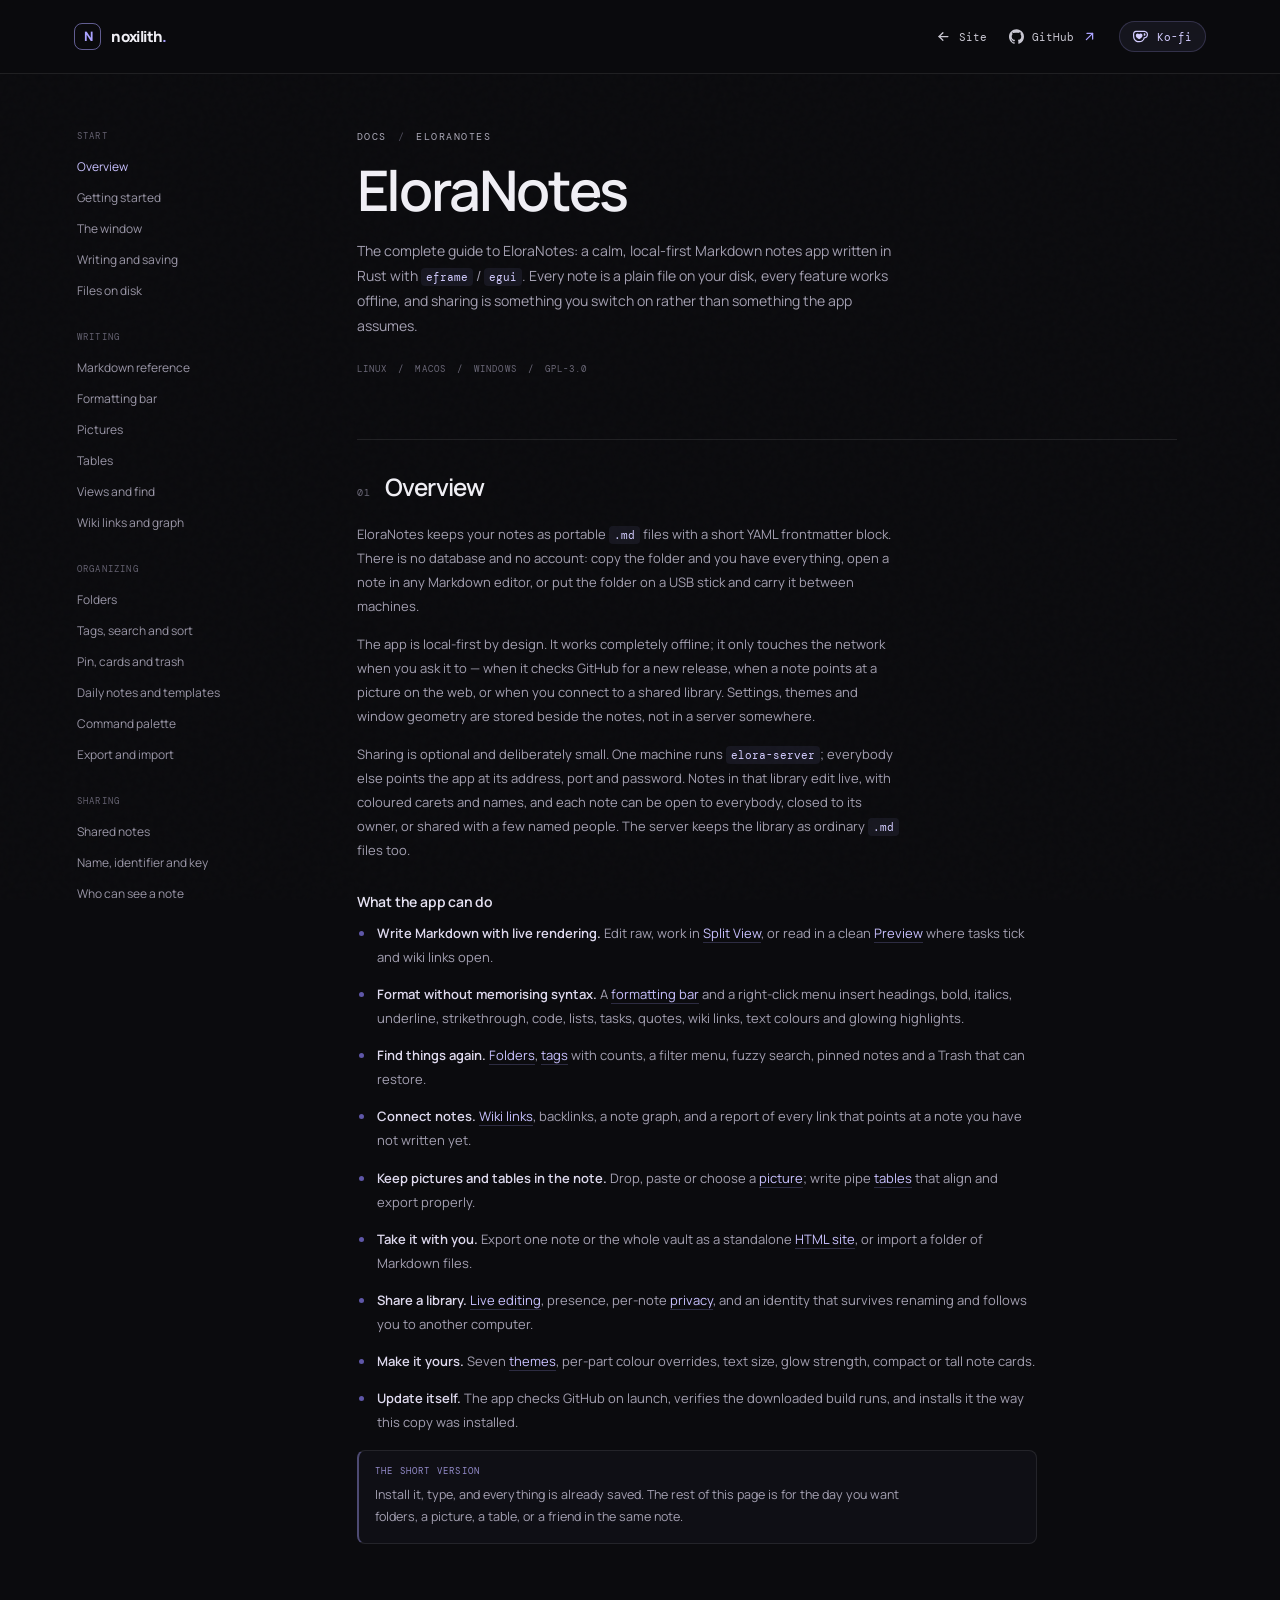
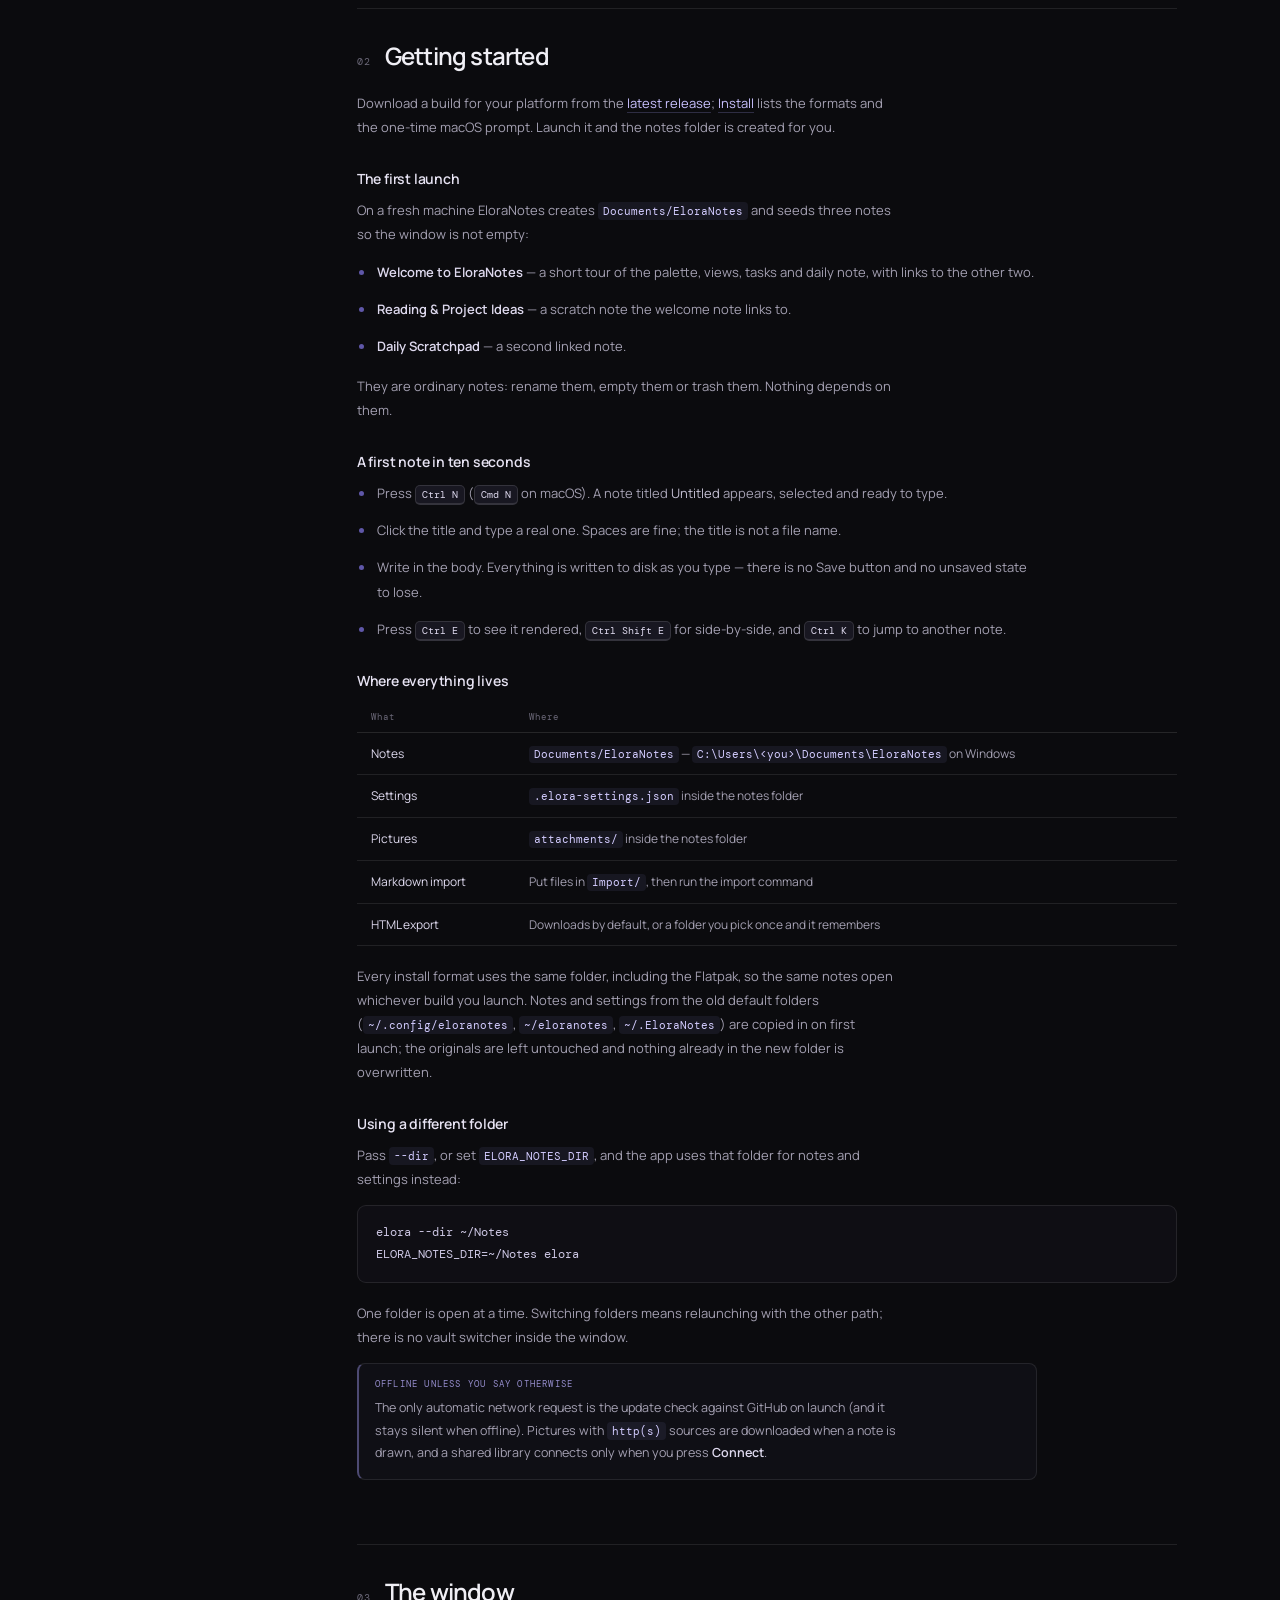
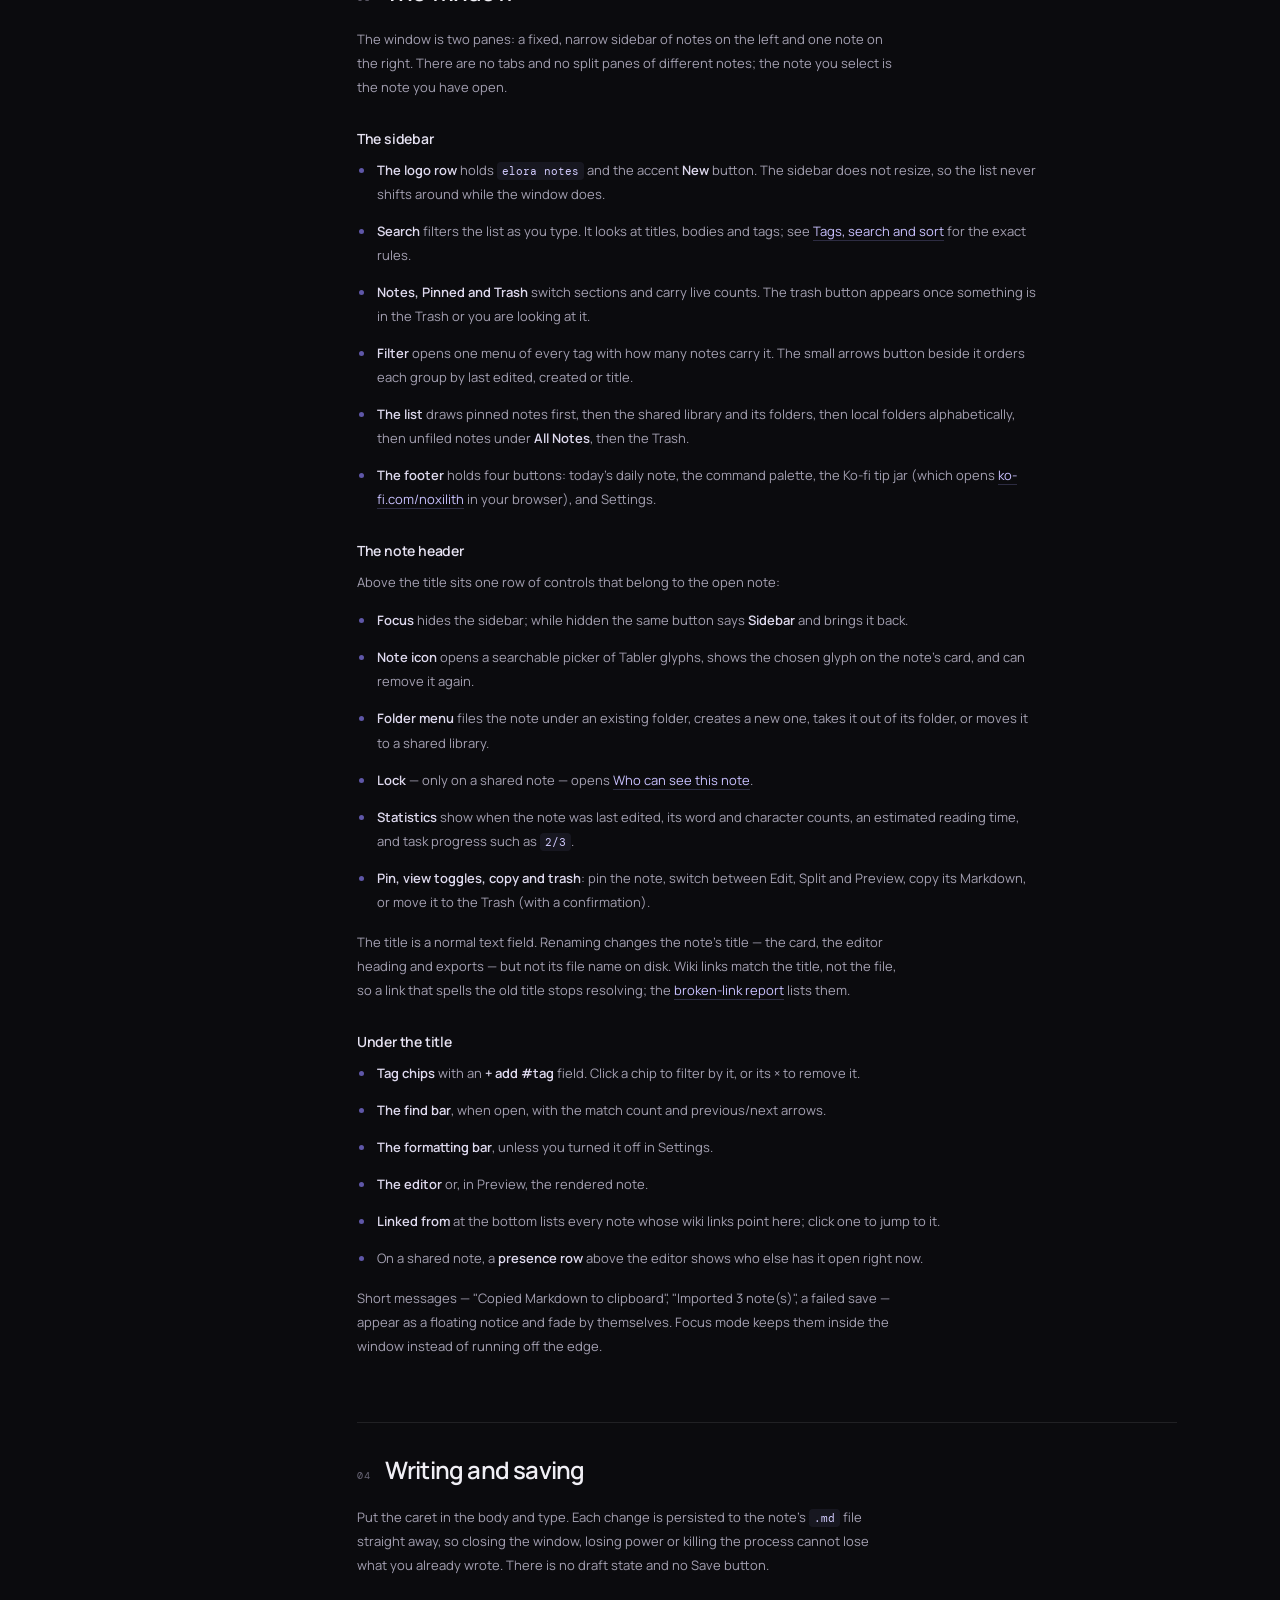
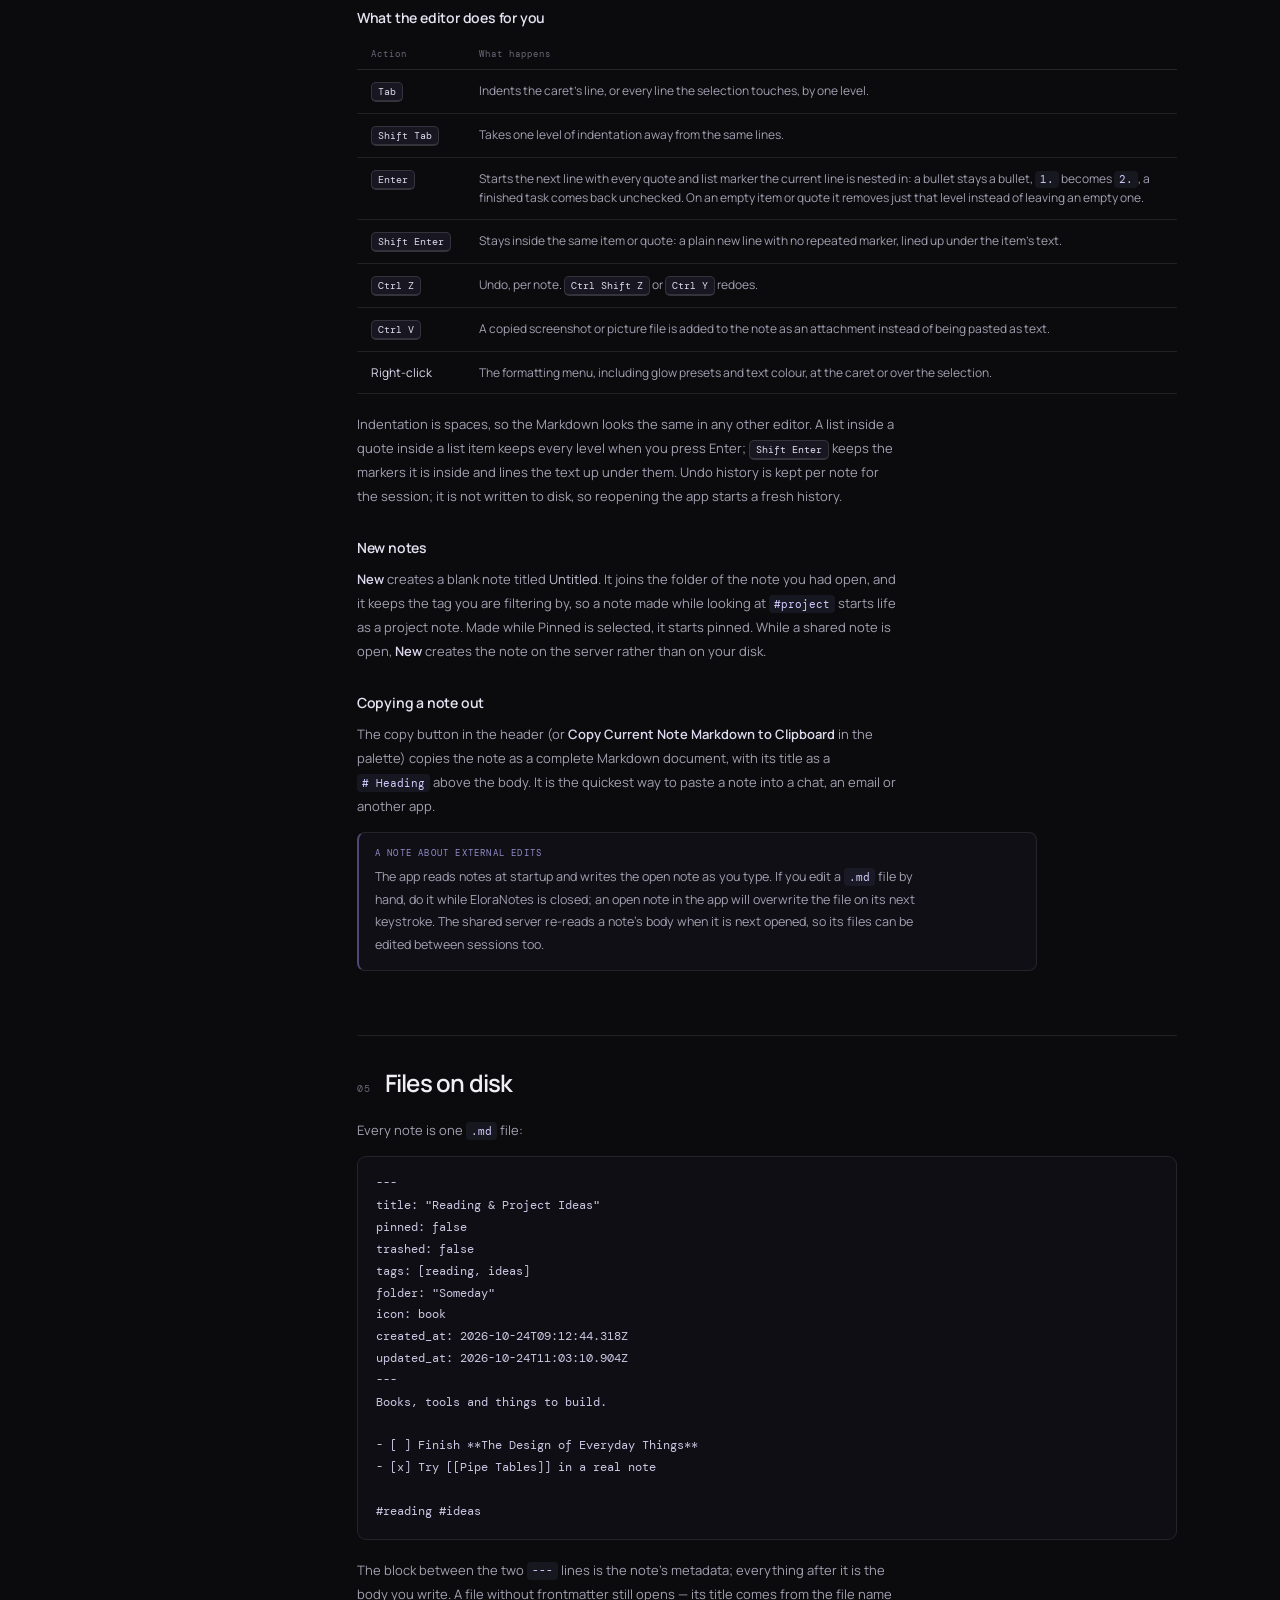
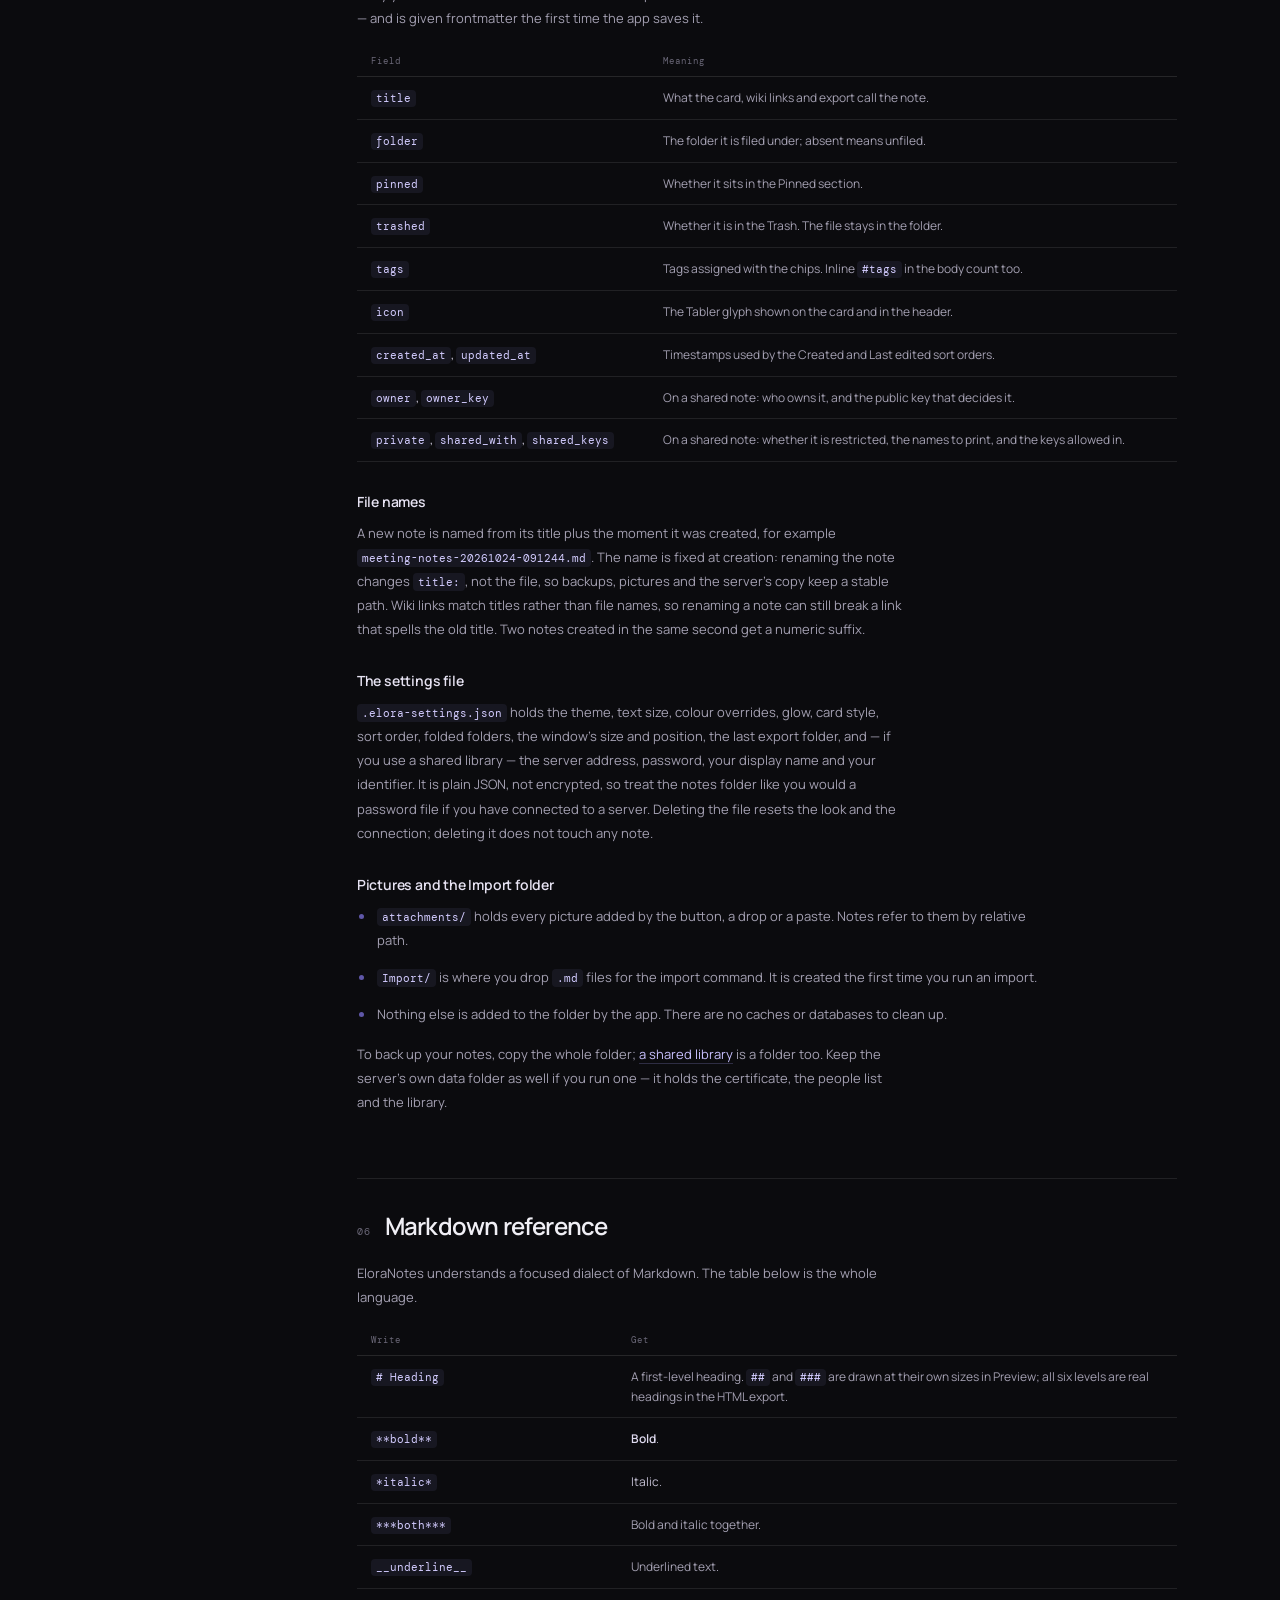
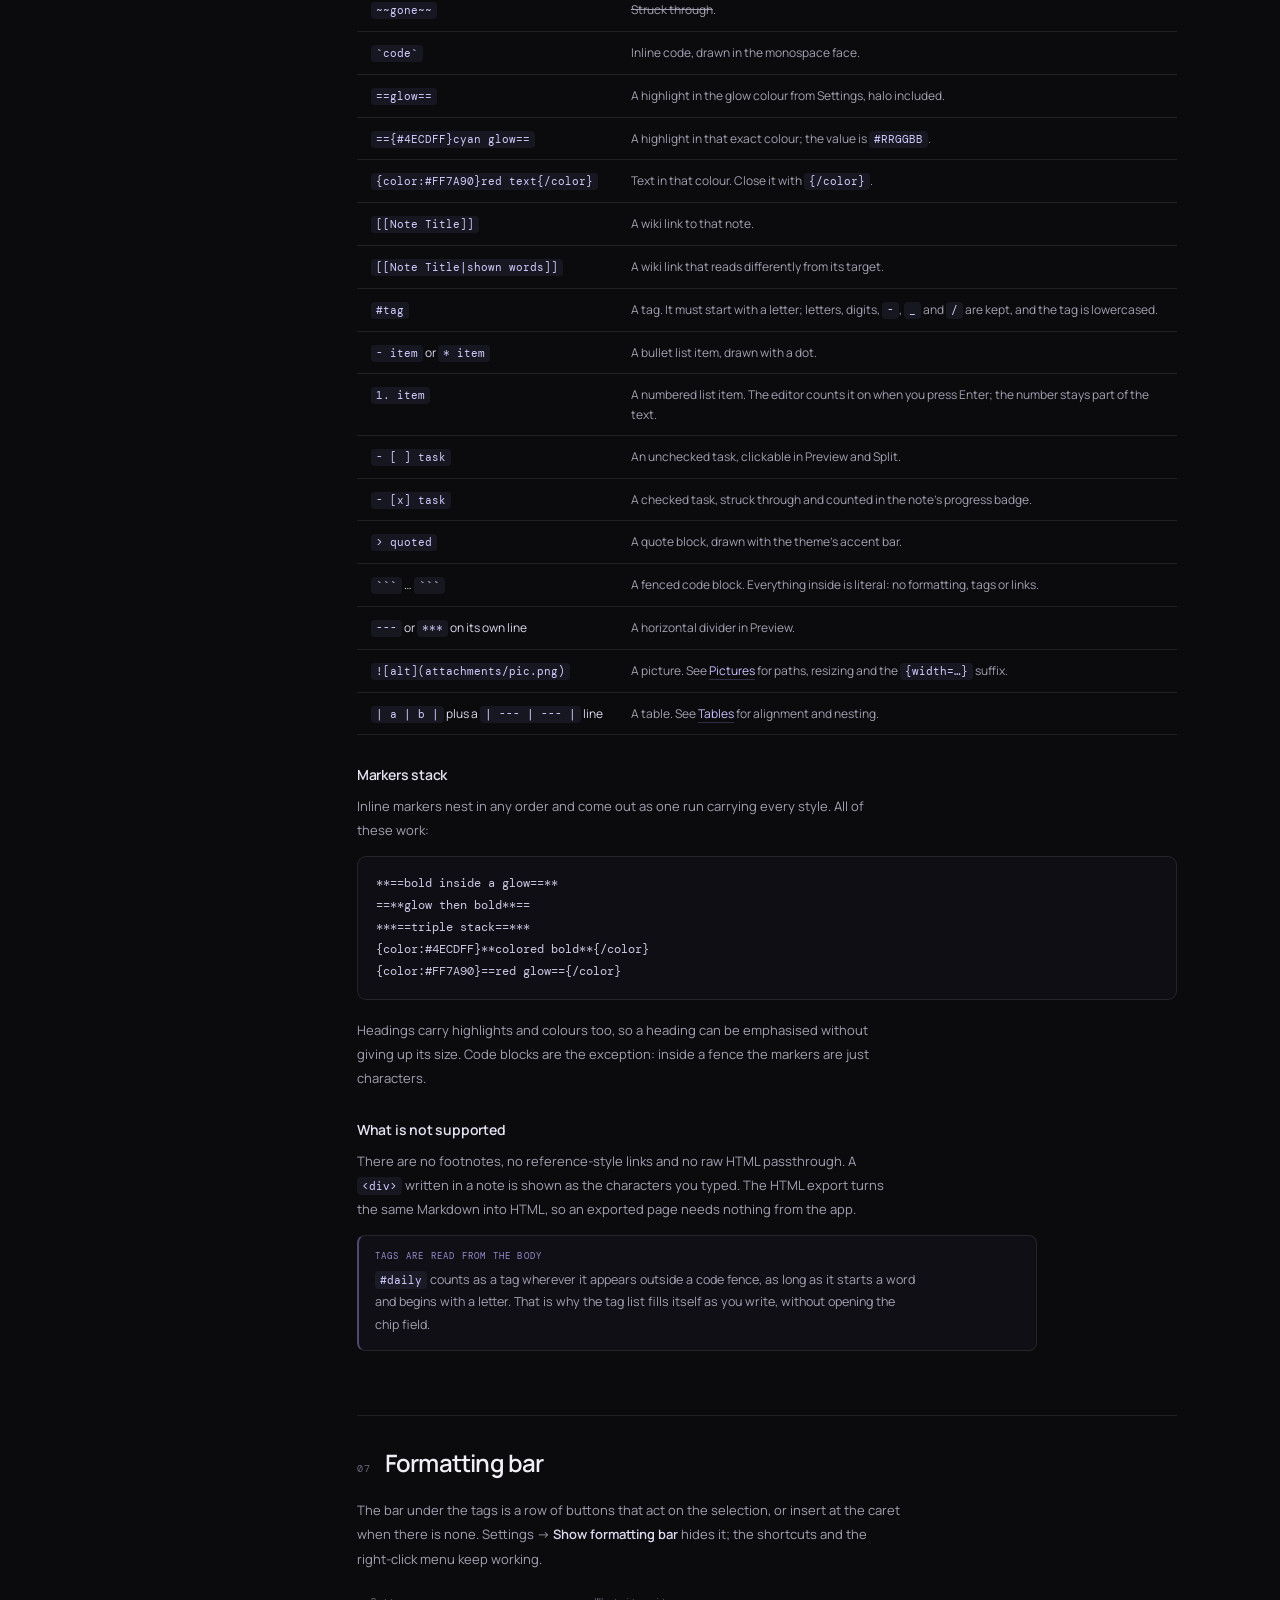
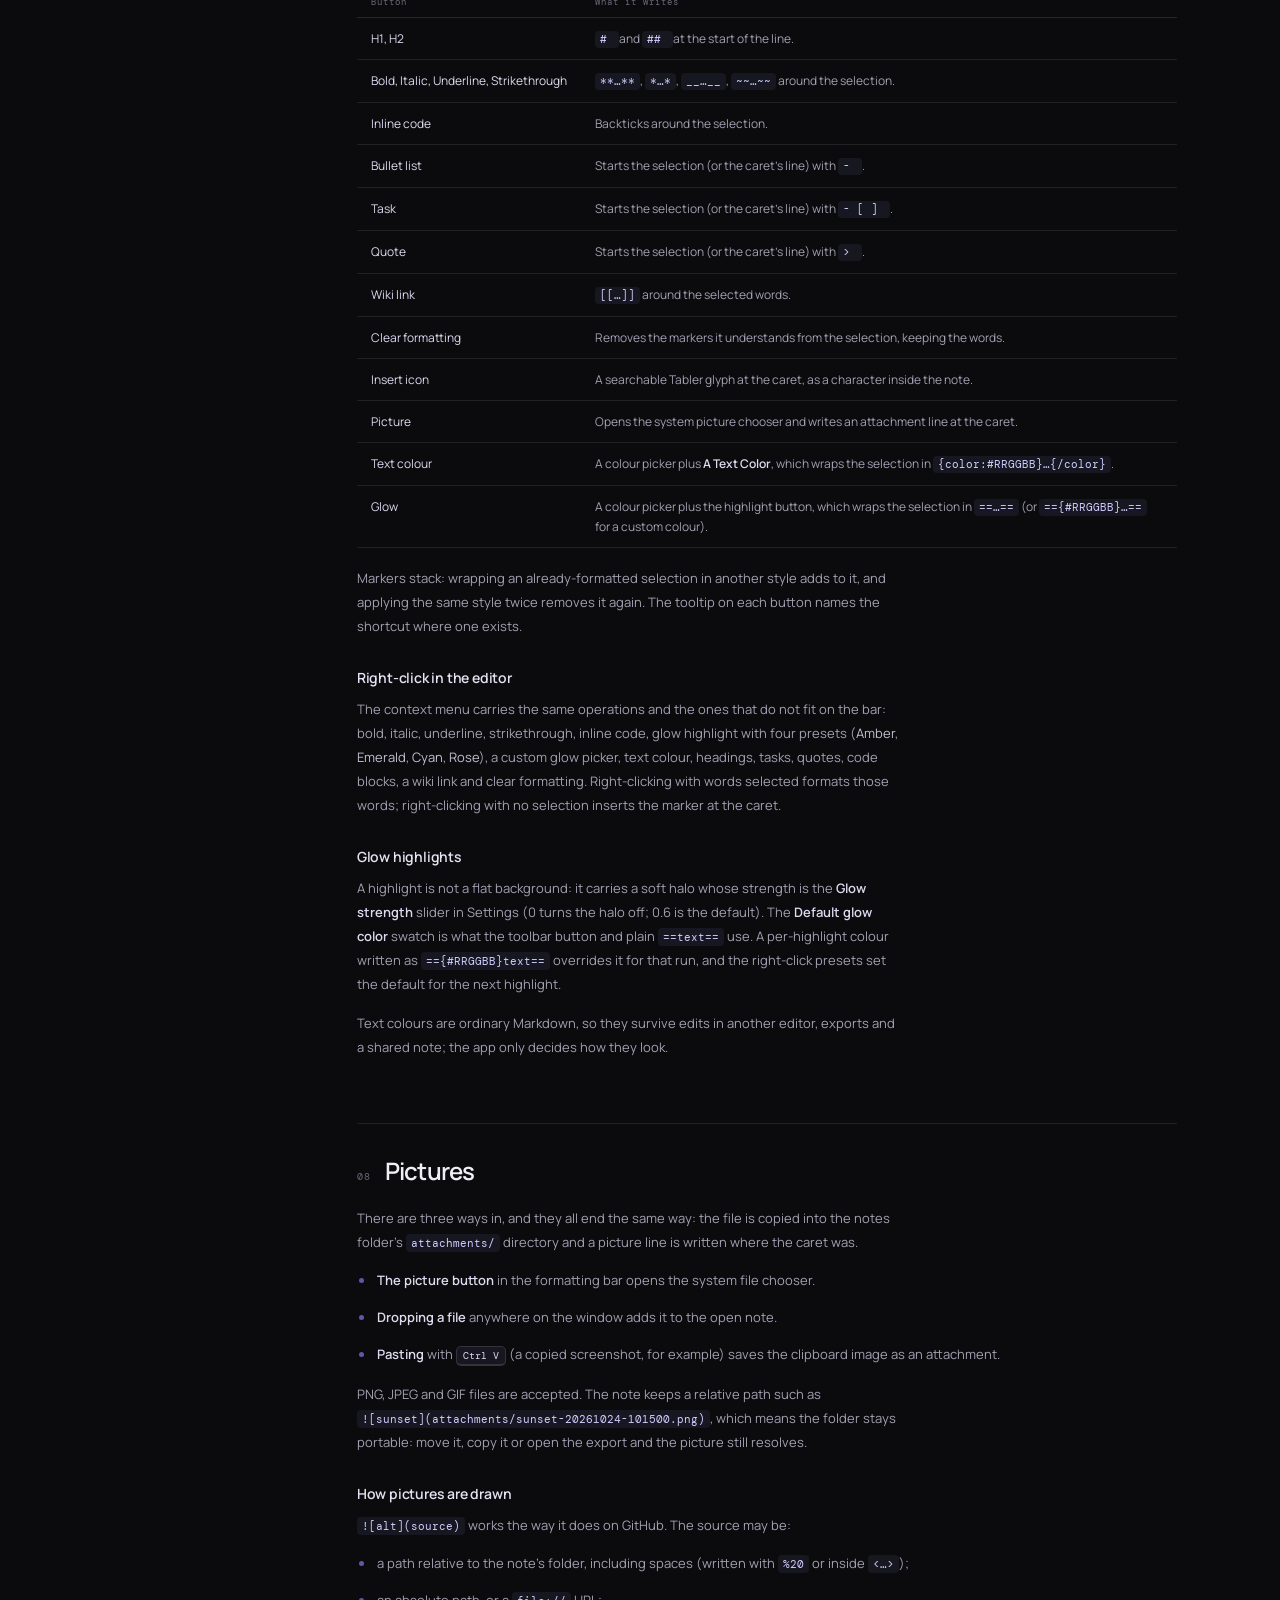
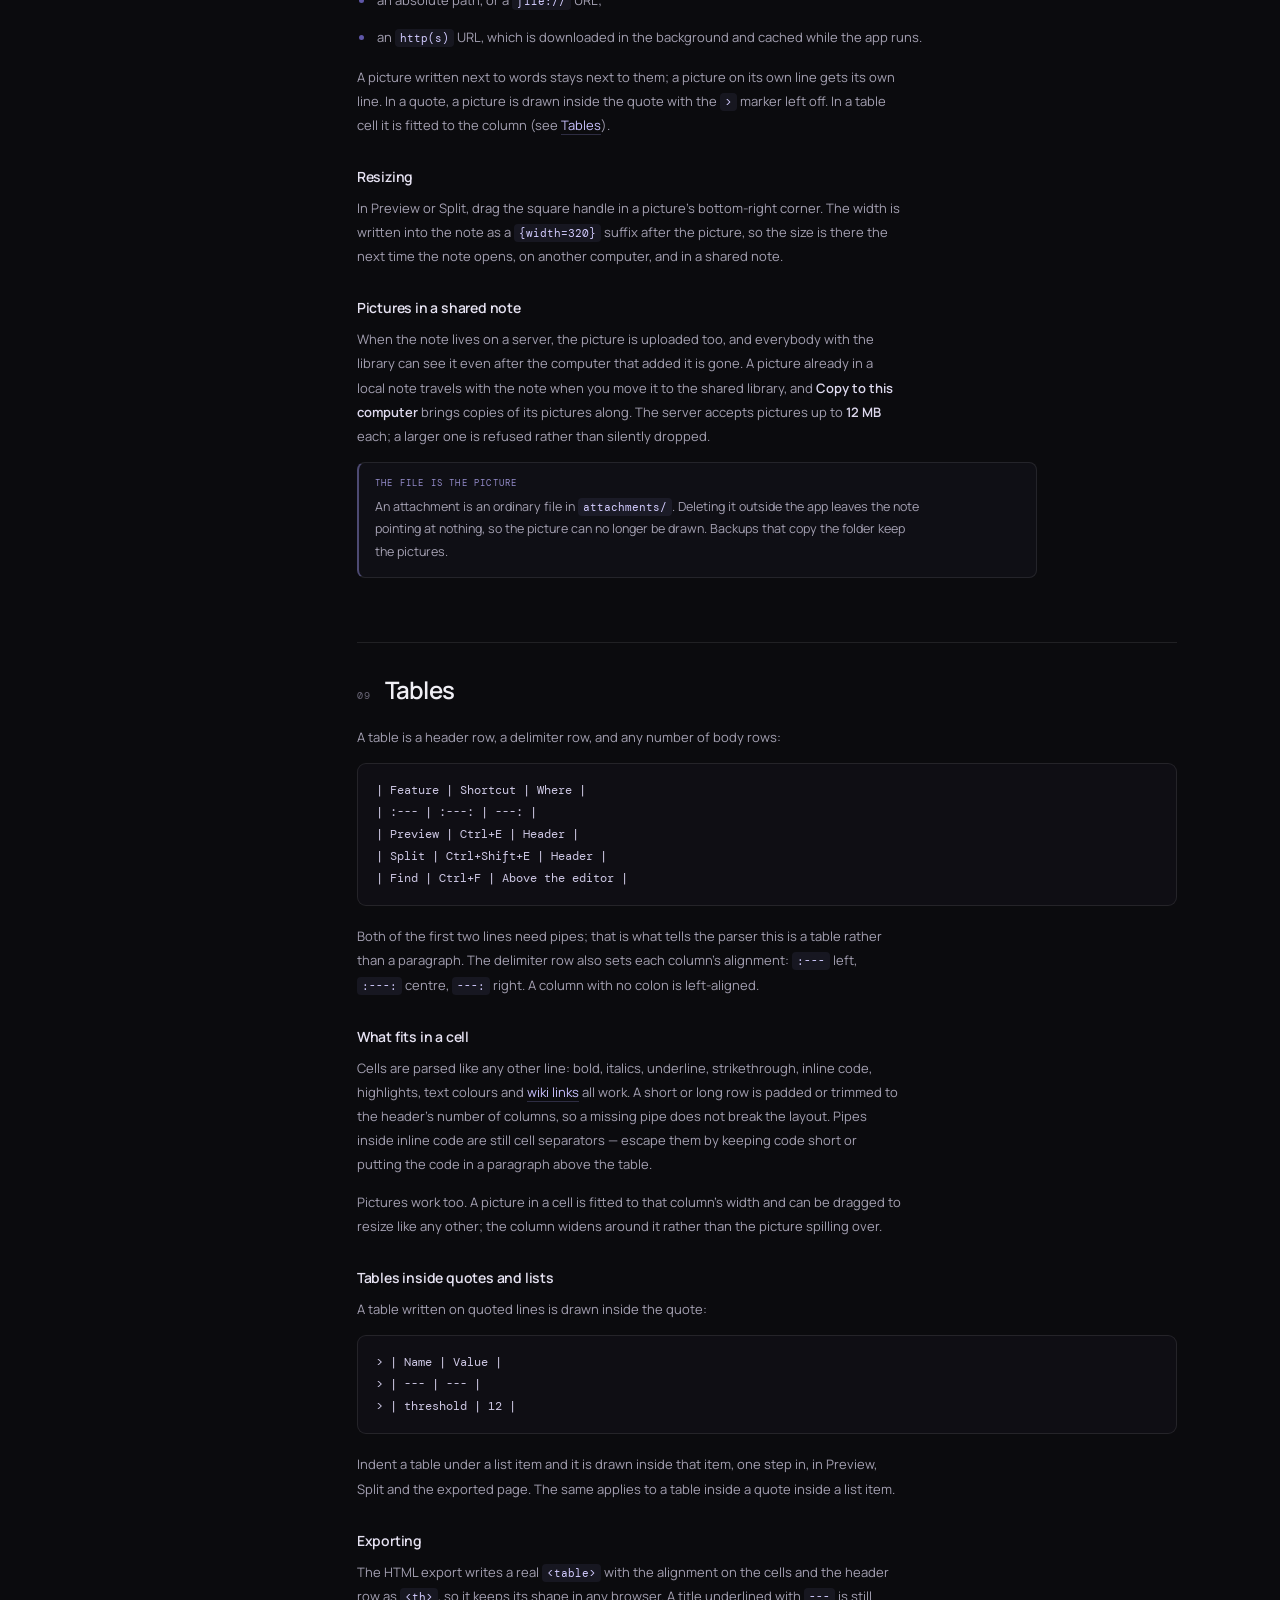
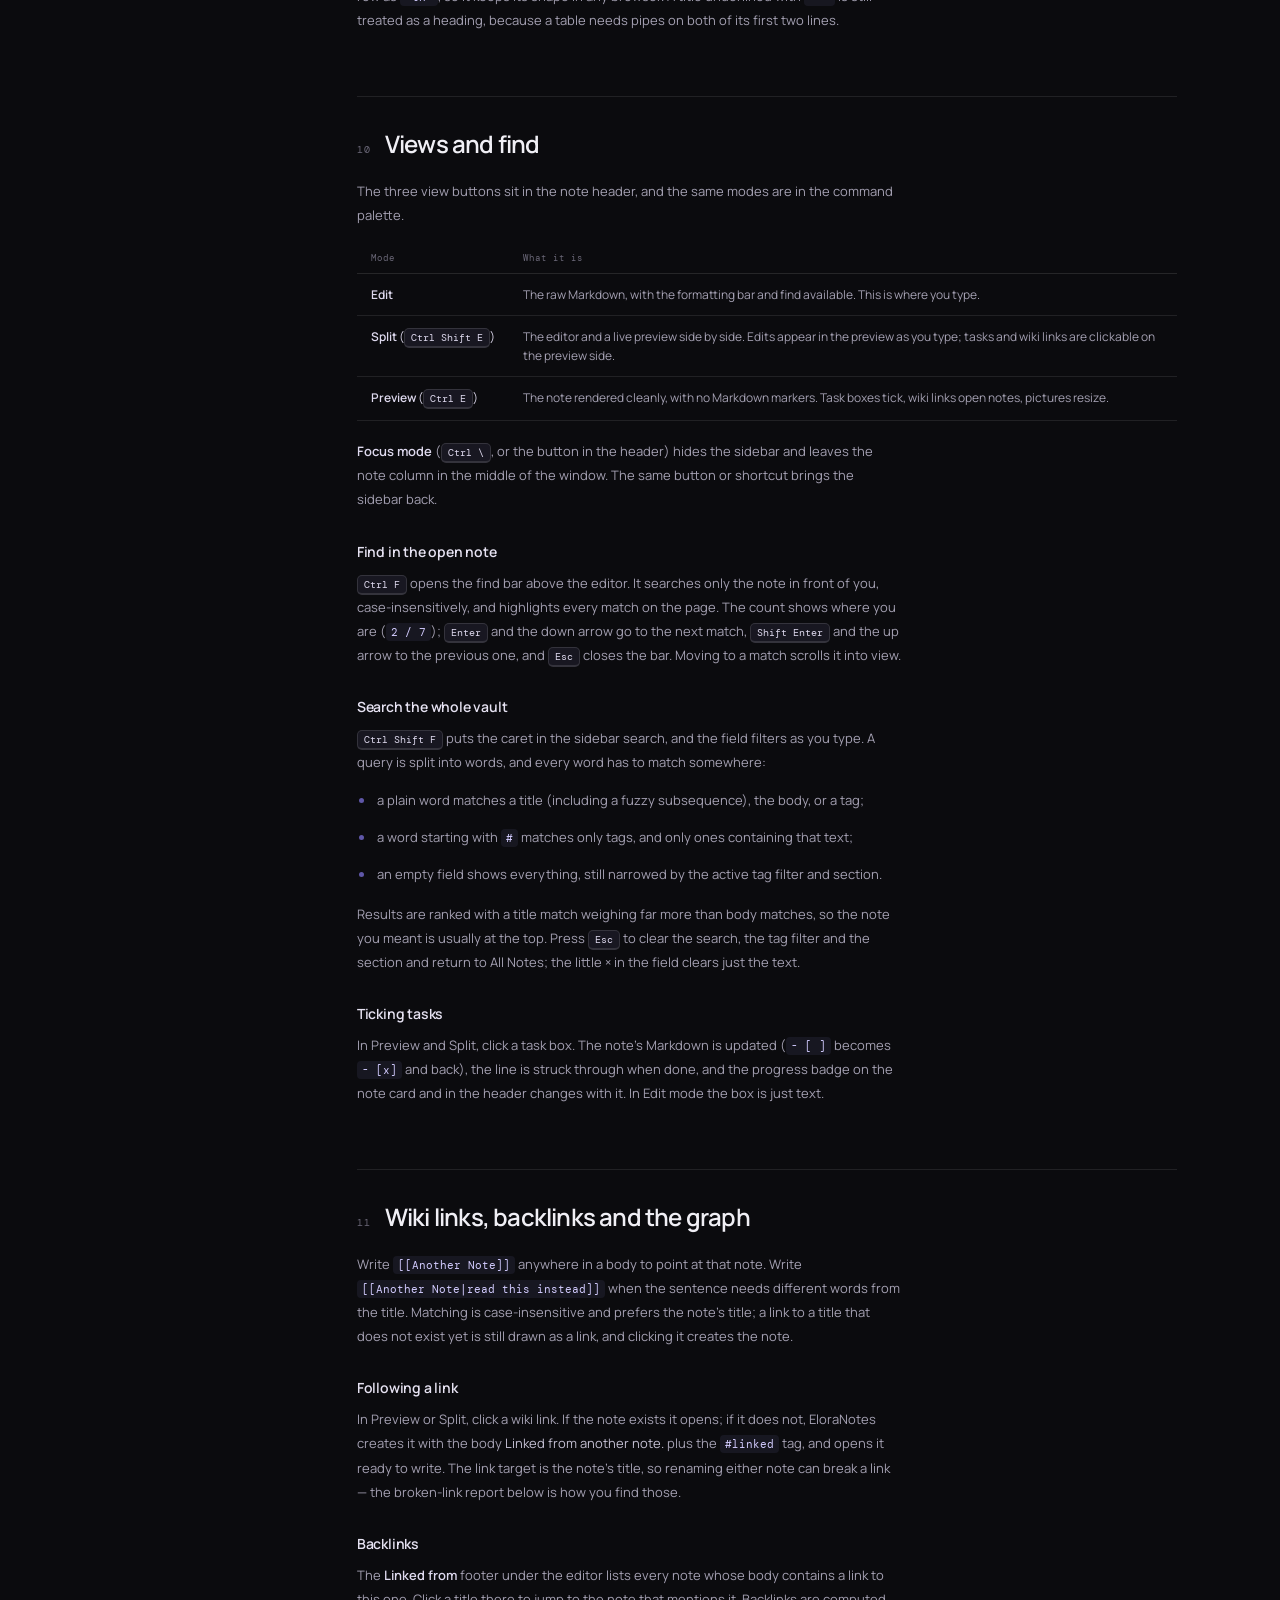
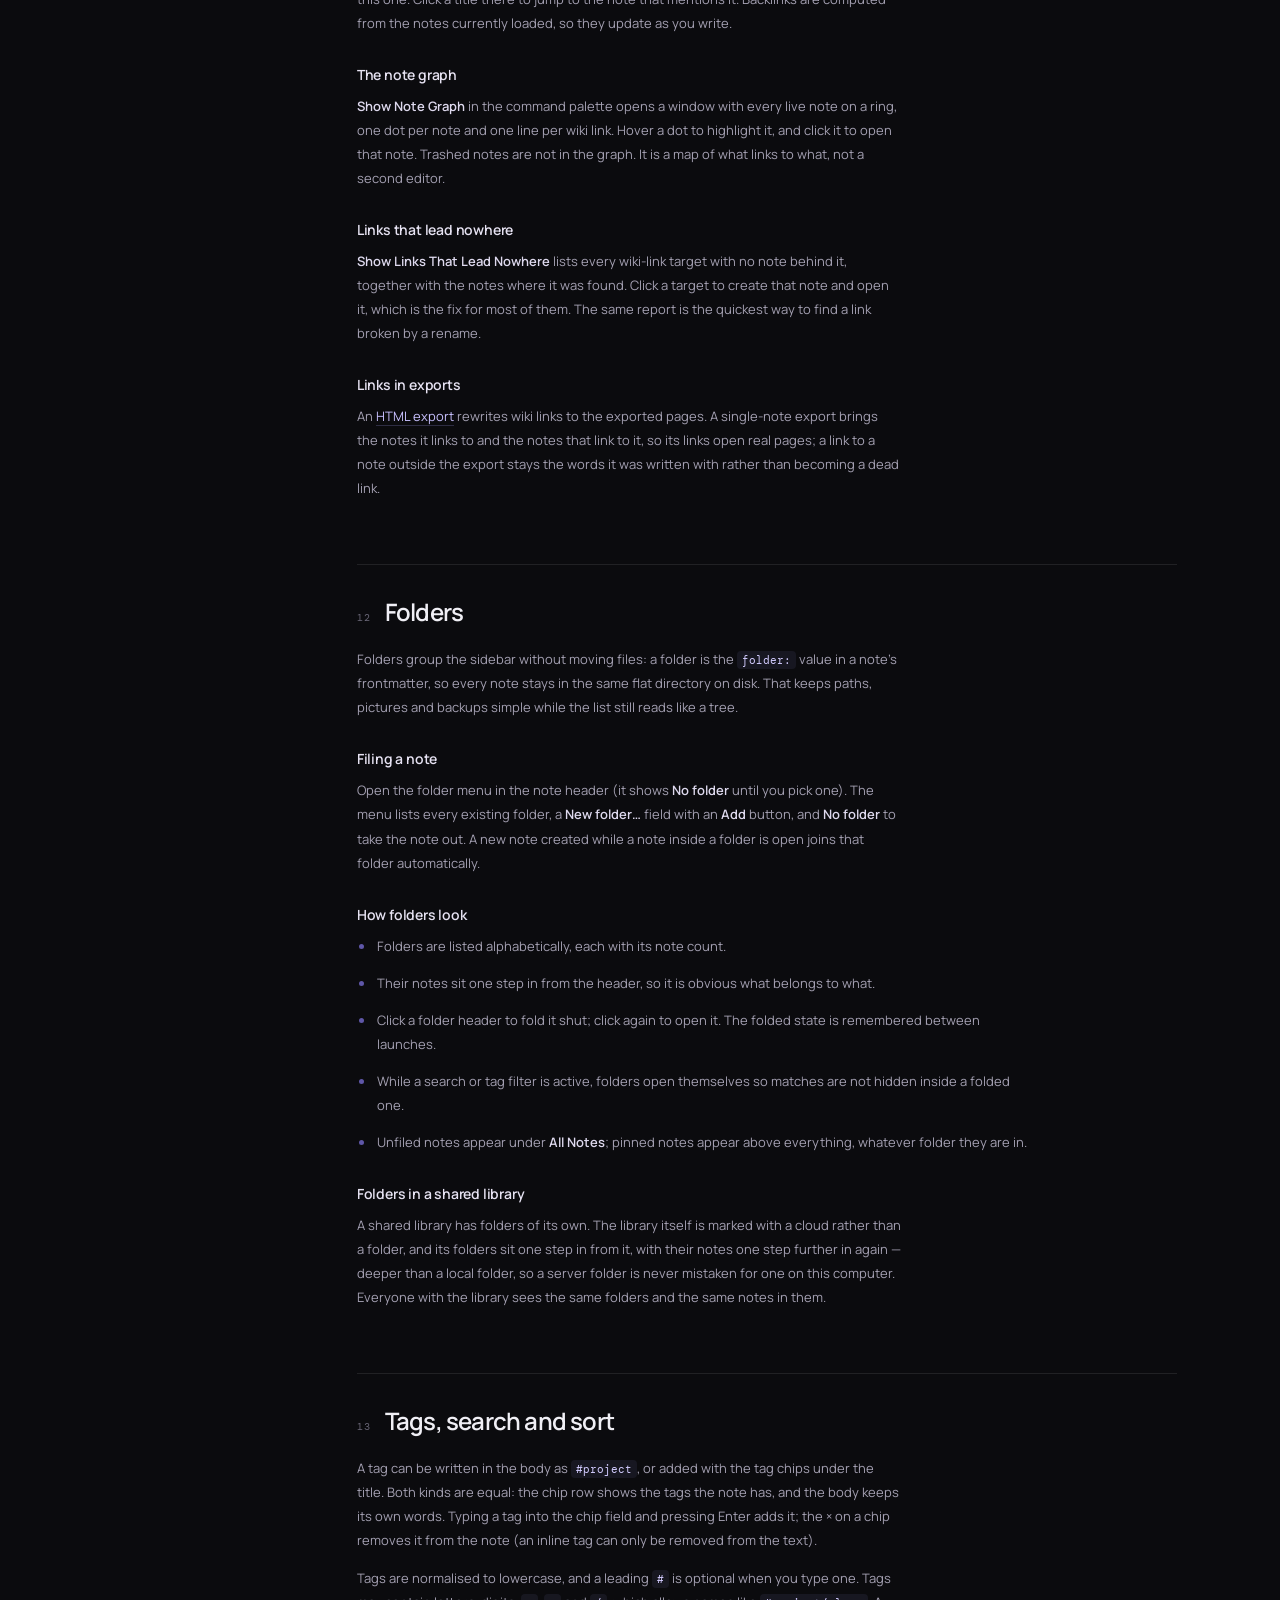
==== commit f62cd2ef: "Expand the EloraNotes docs into a complete manual" ====
--- a/docs/index.html
+++ b/docs/index.html
@@ -4,7 +4,7 @@
   <meta charset="utf-8">
   <meta name="viewport" content="width=device-width, initial-scale=1">
   <meta name="theme-color" content="#0b0b0e">
-  <meta name="description" content="Documentation for EloraNotes, a calm minimal Markdown notes app for Linux, macOS and Windows.">
+  <meta name="description" content="The complete guide to EloraNotes: writing, Markdown, folders, tags, pictures, tables, wiki links, shared notes, server setup, settings and every keyboard shortcut.">
   <title>EloraNotes Docs / Noxilith</title>
   <link rel="preconnect" href="https://fonts.googleapis.com">
   <link rel="preconnect" href="https://fonts.gstatic.com" crossorigin>
@@ -38,13 +38,49 @@
   <div class="docs-shell">
     <aside class="docs-nav" aria-label="Documentation">
       <div class="docs-nav-group">
-        <span class="docs-nav-label">ELORANOTES</span>
+        <span class="docs-nav-label">START</span>
         <a href="#overview" class="is-current">Overview</a>
-        <a href="#features">Features</a>
+        <a href="#getting-started">Getting started</a>
+        <a href="#window">The window</a>
+        <a href="#writing">Writing and saving</a>
+        <a href="#files">Files on disk</a>
+      </div>
+      <div class="docs-nav-group">
+        <span class="docs-nav-label">WRITING</span>
+        <a href="#markdown">Markdown reference</a>
+        <a href="#formatting">Formatting bar</a>
+        <a href="#pictures">Pictures</a>
+        <a href="#tables">Tables</a>
+        <a href="#views">Views and find</a>
+        <a href="#links">Wiki links and graph</a>
+      </div>
+      <div class="docs-nav-group">
+        <span class="docs-nav-label">ORGANIZING</span>
+        <a href="#folders">Folders</a>
+        <a href="#tags">Tags, search and sort</a>
+        <a href="#cards">Pin, cards and trash</a>
+        <a href="#daily">Daily notes and templates</a>
+        <a href="#palette">Command palette</a>
+        <a href="#export">Export and import</a>
+      </div>
+      <div class="docs-nav-group">
+        <span class="docs-nav-label">SHARING</span>
+        <a href="#sharing">Shared notes</a>
+        <a href="#identity">Name, identifier and key</a>
+        <a href="#privacy">Who can see a note</a>
+        <a href="#server">Hosting a server</a>
+        <a href="#admin">Server upkeep</a>
+        <a href="#connect-trouble">Stuck on Connecting…</a>
+      </div>
+      <div class="docs-nav-group">
+        <span class="docs-nav-label">REFERENCE</span>
+        <a href="#settings">Settings</a>
+        <a href="#themes">Themes</a>
         <a href="#shortcuts">Keyboard shortcuts</a>
-        <a href="#install">Install</a>
         <a href="#updates">Updates</a>
+        <a href="#install">Install and uninstall</a>
         <a href="#source">Run from source</a>
+        <a href="#faq">FAQ</a>
         <a href="#license">License</a>
       </div>
       <div class="docs-nav-group">
@@ -59,69 +95,827 @@
       <div class="docs-head">
         <div class="eyebrow"><span>DOCS</span><span class="sep">/</span><span>ELORANOTES</span></div>
         <h1>EloraNotes</h1>
-        <p class="docs-lede">A calm, minimalistic desktop notes app written in Rust with <code>eframe</code> / <code>egui</code>. Every note is a plain Markdown file on your disk, and the app stays out of the way while you write.</p>
+        <p class="docs-lede">The complete guide to EloraNotes: a calm, local-first Markdown notes app written in Rust with <code>eframe</code> / <code>egui</code>. Every note is a plain file on your disk, every feature works offline, and sharing is something you switch on rather than something the app assumes.</p>
         <div class="docs-meta"><span>LINUX</span><span class="sep">/</span><span>MACOS</span><span class="sep">/</span><span>WINDOWS</span><span class="sep">/</span><span>GPL-3.0</span></div>
       </div>
 
+      <!-- 01 ------------------------------------------------------------ -->
       <section class="docs-section" id="overview">
         <h2><span class="num">01</span> Overview</h2>
-        <p>EloraNotes is a cross-platform notes application built in Rust. It keeps a small, quiet interface: a narrow sidebar of notes on the left, one note in the editor, and a footer row for the daily note, the command palette and settings.</p>
-        <p>Notes are stored as portable <code>.md</code> files with lightweight YAML frontmatter, so you can read, back up or edit them in any other editor. Nothing is locked in a database.</p>
-        <h3>Where your notes live</h3>
-        <p>By default notes and the settings file (<code>.elora-settings.json</code>) live in <code>Documents/EloraNotes</code>, which is <code>C:\Users\&lt;you&gt;\Documents\EloraNotes</code> on Windows. Every install format uses that same folder, including the Flatpak, so the same notes open whichever build you launch. Notes from the older default folders are copied there on first launch, leaving the originals untouched.</p>
-        <p>To use a different folder, pass <code>--dir</code> or set <code>ELORA_NOTES_DIR</code>:</p>
-        <pre><code>elora --dir ~/Notes</code></pre>
-      </section>
-
-      <section class="docs-section" id="features">
-        <h2><span class="num">02</span> Features</h2>
-        <ul>
-          <li><strong>Write in Markdown, see it rendered.</strong> Switch between raw editing, side-by-side split view and a clean preview. The formatting bar inserts headings, bold, italics, lists, tasks, quotes, code blocks and wiki links in one click.</li>
-          <li><strong>Formatting that stacks.</strong> Markers nest, so <code>**==bold inside a glow==**</code> or <code>{color:#4ECDFF}**colored bold**{/color}</code> render as a single run carrying several styles. Headings can carry highlights and text colours too.</li>
-          <li><strong>Wiki links and backlinks.</strong> Write <code>[[Note Title]]</code> or <code>[[Note Title|Alias]]</code> to reference another note, click through to it in preview or split, and see everything that points back in the <em>Linked from</em> footer. <em>Show Links That Lead Nowhere</em> lists every wiki link whose target does not exist yet.</li>
-          <li><strong>A sidebar that fits more.</strong> Each note is one line — a small icon and its title — so about twice as many fit at once. Notes can be filed into collapsible folders that show their contents stepped in and remember whether they were folded.</li>
-          <li><strong>Pictures, by button, drop or paste.</strong> Insert an image from the formatting bar, drop a file on the window, or paste a screenshot with <code>Ctrl+V</code>; it is copied into an <code>attachments</code> folder beside your notes. In preview you can drag the corner of a picture to resize it, and the size is saved in the note.</li>
-          <li><strong>Task checklists you can click.</strong> Tick <code>- [ ]</code> boxes directly in preview or split view, with progress badges such as <code>2/3</code> on the note card and in the editor header.</li>
-          <li><strong>Pipe tables.</strong> A row of cells followed by <code>| --- | :---: | ---: |</code> is drawn as a table in preview and split, columns aligned the way the colons ask, and it exports as a real <code>&lt;table&gt;</code>.</li>
-          <li><strong>Daily notes and templates.</strong> Open or create today's dated note in one keystroke, or start from the Meeting Notes and Project Spec templates in the command palette.</li>
-          <li><strong>Export and import.</strong> Export the current note or the whole vault as standalone HTML pages, with pictures copied alongside and wiki links rewritten to point at the exported pages. Importing a folder of Markdown files copies them in as notes, frontmatter kept.</li>
-          <li><strong>Shared notes, Google-Docs style.</strong> Point the app at an EloraNotes server and its notes appear in the sidebar, with live edits, coloured carets and a presence list. The full server setup guide lives in the repository README.</li>
-          <li><strong>Five themes.</strong> Obsidian, Paper, Nordic, Matcha, or Matugen to pull colours from your wallpaper. Window size, position and preferences persist between launches.</li>
-          <li><strong>Updates itself.</strong> On launch it checks GitHub for a newer release, verifies the download runs, then installs it the way this copy was installed.</li>
-        </ul>
-      </section>
-
+        <p>EloraNotes keeps your notes as portable <code>.md</code> files with a short YAML frontmatter block. There is no database and no account: copy the folder and you have everything, open a note in any Markdown editor, or put the folder on a USB stick and carry it between machines.</p>
+        <p>The app is local-first by design. It works completely offline; it only touches the network when you ask it to — when it checks GitHub for a new release, when a note points at a picture on the web, or when you connect to a shared library. Settings, themes and window geometry are stored beside the notes, not in a server somewhere.</p>
+        <p>Sharing is optional and deliberately small. One machine runs <code>elora-server</code>; everybody else points the app at its address, port and password. Notes in that library edit live, with coloured carets and names, and each note can be open to everybody, closed to its owner, or shared with a few named people. The server keeps the library as ordinary <code>.md</code> files too.</p>
+
+        <h3>What the app can do</h3>
+        <ul>
+          <li><strong>Write Markdown with live rendering.</strong> Edit raw, work in <a href="#views">Split View</a>, or read in a clean <a href="#views">Preview</a> where tasks tick and wiki links open.</li>
+          <li><strong>Format without memorising syntax.</strong> A <a href="#formatting">formatting bar</a> and a right-click menu insert headings, bold, italics, underline, strikethrough, code, lists, tasks, quotes, wiki links, text colours and glowing highlights.</li>
+          <li><strong>Find things again.</strong> <a href="#folders">Folders</a>, <a href="#tags">tags</a> with counts, a filter menu, fuzzy search, pinned notes and a Trash that can restore.</li>
+          <li><strong>Connect notes.</strong> <a href="#links">Wiki links</a>, backlinks, a note graph, and a report of every link that points at a note you have not written yet.</li>
+          <li><strong>Keep pictures and tables in the note.</strong> Drop, paste or choose a <a href="#pictures">picture</a>; write pipe <a href="#tables">tables</a> that align and export properly.</li>
+          <li><strong>Take it with you.</strong> Export one note or the whole vault as a standalone <a href="#export">HTML site</a>, or import a folder of Markdown files.</li>
+          <li><strong>Share a library.</strong> <a href="#sharing">Live editing</a>, presence, per-note <a href="#privacy">privacy</a>, and an identity that survives renaming and follows you to another computer.</li>
+          <li><strong>Make it yours.</strong> Seven <a href="#themes">themes</a>, per-part colour overrides, text size, glow strength, compact or tall note cards.</li>
+          <li><strong>Update itself.</strong> The app checks GitHub on launch, verifies the downloaded build runs, and installs it the way this copy was installed.</li>
+        </ul>
+
+        <div class="docs-callout">
+          <span class="label">THE SHORT VERSION</span>
+          <p>Install it, type, and everything is already saved. The rest of this page is for the day you want folders, a picture, a table, or a friend in the same note.</p>
+        </div>
+      </section>
+
+      <!-- 02 ------------------------------------------------------------ -->
+      <section class="docs-section" id="getting-started">
+        <h2><span class="num">02</span> Getting started</h2>
+        <p>Download a build for your platform from the <a href="https://github.com/noxilith/EloraNotes/releases/latest" target="_blank" rel="noreferrer">latest release</a>; <a href="#install">Install</a> lists the formats and the one-time macOS prompt. Launch it and the notes folder is created for you.</p>
+
+        <h3>The first launch</h3>
+        <p>On a fresh machine EloraNotes creates <code>Documents/EloraNotes</code> and seeds three notes so the window is not empty:</p>
+        <ul>
+          <li><strong>Welcome to EloraNotes</strong> — a short tour of the palette, views, tasks and daily note, with links to the other two.</li>
+          <li><strong>Reading &amp; Project Ideas</strong> — a scratch note the welcome note links to.</li>
+          <li><strong>Daily Scratchpad</strong> — a second linked note.</li>
+        </ul>
+        <p>They are ordinary notes: rename them, empty them or trash them. Nothing depends on them.</p>
+
+        <h3>A first note in ten seconds</h3>
+        <ul>
+          <li>Press <kbd>Ctrl N</kbd> (<kbd>Cmd N</kbd> on macOS). A note titled <em>Untitled</em> appears, selected and ready to type.</li>
+          <li>Click the title and type a real one. Spaces are fine; the title is not a file name.</li>
+          <li>Write in the body. Everything is written to disk as you type — there is no Save button and no unsaved state to lose.</li>
+          <li>Press <kbd>Ctrl E</kbd> to see it rendered, <kbd>Ctrl Shift E</kbd> for side-by-side, and <kbd>Ctrl K</kbd> to jump to another note.</li>
+        </ul>
+
+        <h3>Where everything lives</h3>
+        <table>
+          <thead><tr><th scope="col">What</th><th scope="col">Where</th></tr></thead>
+          <tbody>
+            <tr><td>Notes</td><td><code>Documents/EloraNotes</code> — <code>C:\Users\&lt;you&gt;\Documents\EloraNotes</code> on Windows</td></tr>
+            <tr><td>Settings</td><td><code>.elora-settings.json</code> inside the notes folder</td></tr>
+            <tr><td>Pictures</td><td><code>attachments/</code> inside the notes folder</td></tr>
+            <tr><td>Markdown import</td><td>Put files in <code>Import/</code>, then run the import command</td></tr>
+            <tr><td>HTML export</td><td>Downloads by default, or a folder you pick once and it remembers</td></tr>
+          </tbody>
+        </table>
+        <p>Every install format uses the same folder, including the Flatpak, so the same notes open whichever build you launch. Notes and settings from the old default folders (<code>~/.config/eloranotes</code>, <code>~/eloranotes</code>, <code>~/.EloraNotes</code>) are copied in on first launch; the originals are left untouched and nothing already in the new folder is overwritten.</p>
+
+        <h3>Using a different folder</h3>
+        <p>Pass <code>--dir</code>, or set <code>ELORA_NOTES_DIR</code>, and the app uses that folder for notes and settings instead:</p>
+        <pre><code>elora --dir ~/Notes
+ELORA_NOTES_DIR=~/Notes elora</code></pre>
+        <p>One folder is open at a time. Switching folders means relaunching with the other path; there is no vault switcher inside the window.</p>
+
+        <div class="docs-callout">
+          <span class="label">OFFLINE UNLESS YOU SAY OTHERWISE</span>
+          <p>The only automatic network request is the update check against GitHub on launch (and it stays silent when offline). Pictures with <code>http(s)</code> sources are downloaded when a note is drawn, and a shared library connects only when you press <strong>Connect</strong>.</p>
+        </div>
+      </section>
+
+      <!-- 03 ------------------------------------------------------------ -->
+      <section class="docs-section" id="window">
+        <h2><span class="num">03</span> The window</h2>
+        <p>The window is two panes: a fixed, narrow sidebar of notes on the left and one note on the right. There are no tabs and no split panes of different notes; the note you select is the note you have open.</p>
+
+        <h3>The sidebar</h3>
+        <ul>
+          <li><strong>The logo row</strong> holds <code>elora notes</code> and the accent <strong>New</strong> button. The sidebar does not resize, so the list never shifts around while the window does.</li>
+          <li><strong>Search</strong> filters the list as you type. It looks at titles, bodies and tags; see <a href="#tags">Tags, search and sort</a> for the exact rules.</li>
+          <li><strong>Notes, Pinned and Trash</strong> switch sections and carry live counts. The trash button appears once something is in the Trash or you are looking at it.</li>
+          <li><strong>Filter</strong> opens one menu of every tag with how many notes carry it. The small arrows button beside it orders each group by last edited, created or title.</li>
+          <li><strong>The list</strong> draws pinned notes first, then the shared library and its folders, then local folders alphabetically, then unfiled notes under <strong>All Notes</strong>, then the Trash.</li>
+          <li><strong>The footer</strong> holds four buttons: today's daily note, the command palette, the Ko-fi tip jar (which opens <a href="https://ko-fi.com/noxilith" target="_blank" rel="noreferrer">ko-fi.com/noxilith</a> in your browser), and Settings.</li>
+        </ul>
+
+        <h3>The note header</h3>
+        <p>Above the title sits one row of controls that belong to the open note:</p>
+        <ul>
+          <li><strong>Focus</strong> hides the sidebar; while hidden the same button says <strong>Sidebar</strong> and brings it back.</li>
+          <li><strong>Note icon</strong> opens a searchable picker of Tabler glyphs, shows the chosen glyph on the note's card, and can remove it again.</li>
+          <li><strong>Folder menu</strong> files the note under an existing folder, creates a new one, takes it out of its folder, or moves it to a shared library.</li>
+          <li><strong>Lock</strong> — only on a shared note — opens <a href="#privacy">Who can see this note</a>.</li>
+          <li><strong>Statistics</strong> show when the note was last edited, its word and character counts, an estimated reading time, and task progress such as <code>2/3</code>.</li>
+          <li><strong>Pin, view toggles, copy and trash</strong>: pin the note, switch between Edit, Split and Preview, copy its Markdown, or move it to the Trash (with a confirmation).</li>
+        </ul>
+        <p>The title is a normal text field. Renaming changes the note's title — the card, the editor heading and exports — but not its file name on disk. Wiki links match the title, not the file, so a link that spells the old title stops resolving; the <a href="#links">broken-link report</a> lists them.</p>
+
+        <h3>Under the title</h3>
+        <ul>
+          <li><strong>Tag chips</strong> with an <strong>+ add #tag</strong> field. Click a chip to filter by it, or its × to remove it.</li>
+          <li><strong>The find bar</strong>, when open, with the match count and previous/next arrows.</li>
+          <li><strong>The formatting bar</strong>, unless you turned it off in Settings.</li>
+          <li><strong>The editor</strong> or, in Preview, the rendered note.</li>
+          <li><strong>Linked from</strong> at the bottom lists every note whose wiki links point here; click one to jump to it.</li>
+          <li>On a shared note, a <strong>presence row</strong> above the editor shows who else has it open right now.</li>
+        </ul>
+        <p>Short messages — "Copied Markdown to clipboard", "Imported 3 note(s)", a failed save — appear as a floating notice and fade by themselves. Focus mode keeps them inside the window instead of running off the edge.</p>
+      </section>
+
+      <!-- 04 ------------------------------------------------------------ -->
+      <section class="docs-section" id="writing">
+        <h2><span class="num">04</span> Writing and saving</h2>
+        <p>Put the caret in the body and type. Each change is persisted to the note's <code>.md</code> file straight away, so closing the window, losing power or killing the process cannot lose what you already wrote. There is no draft state and no Save button.</p>
+
+        <h3>What the editor does for you</h3>
+        <table>
+          <thead><tr><th scope="col">Action</th><th scope="col">What happens</th></tr></thead>
+          <tbody>
+            <tr><td><kbd>Tab</kbd></td><td>Indents the caret's line, or every line the selection touches, by one level.</td></tr>
+            <tr><td><kbd>Shift Tab</kbd></td><td>Takes one level of indentation away from the same lines.</td></tr>
+            <tr><td><kbd>Enter</kbd></td><td>Starts the next line with every quote and list marker the current line is nested in: a bullet stays a bullet, <code>1.</code> becomes <code>2.</code>, a finished task comes back unchecked. On an empty item or quote it removes just that level instead of leaving an empty one.</td></tr>
+            <tr><td><kbd>Shift Enter</kbd></td><td>Stays inside the same item or quote: a plain new line with no repeated marker, lined up under the item's text.</td></tr>
+            <tr><td><kbd>Ctrl Z</kbd></td><td>Undo, per note. <kbd>Ctrl Shift Z</kbd> or <kbd>Ctrl Y</kbd> redoes.</td></tr>
+            <tr><td><kbd>Ctrl V</kbd></td><td>A copied screenshot or picture file is added to the note as an attachment instead of being pasted as text.</td></tr>
+            <tr><td>Right-click</td><td>The formatting menu, including glow presets and text colour, at the caret or over the selection.</td></tr>
+          </tbody>
+        </table>
+        <p>Indentation is spaces, so the Markdown looks the same in any other editor. A list inside a quote inside a list item keeps every level when you press Enter; <kbd>Shift Enter</kbd> keeps the markers it is inside and lines the text up under them. Undo history is kept per note for the session; it is not written to disk, so reopening the app starts a fresh history.</p>
+
+        <h3>New notes</h3>
+        <p><strong>New</strong> creates a blank note titled <em>Untitled</em>. It joins the folder of the note you had open, and it keeps the tag you are filtering by, so a note made while looking at <code>#project</code> starts life as a project note. Made while Pinned is selected, it starts pinned. While a shared note is open, <strong>New</strong> creates the note on the server rather than on your disk.</p>
+
+        <h3>Copying a note out</h3>
+        <p>The copy button in the header (or <strong>Copy Current Note Markdown to Clipboard</strong> in the palette) copies the note as a complete Markdown document, with its title as a <code># Heading</code> above the body. It is the quickest way to paste a note into a chat, an email or another app.</p>
+
+        <div class="docs-callout">
+          <span class="label">A NOTE ABOUT EXTERNAL EDITS</span>
+          <p>The app reads notes at startup and writes the open note as you type. If you edit a <code>.md</code> file by hand, do it while EloraNotes is closed; an open note in the app will overwrite the file on its next keystroke. The shared server re-reads a note's body when it is next opened, so its files can be edited between sessions too.</p>
+        </div>
+      </section>
+
+      <!-- 05 ------------------------------------------------------------ -->
+      <section class="docs-section" id="files">
+        <h2><span class="num">05</span> Files on disk</h2>
+        <p>Every note is one <code>.md</code> file:</p>
+        <pre><code>---
+title: "Reading &amp; Project Ideas"
+pinned: false
+trashed: false
+tags: [reading, ideas]
+folder: "Someday"
+icon: book
+created_at: 2026-10-24T09:12:44.318Z
+updated_at: 2026-10-24T11:03:10.904Z
+---
+Books, tools and things to build.
+
+- [ ] Finish **The Design of Everyday Things**
+- [x] Try [[Pipe Tables]] in a real note
+
+#reading #ideas</code></pre>
+        <p>The block between the two <code>---</code> lines is the note's metadata; everything after it is the body you write. A file without frontmatter still opens — its title comes from the file name — and is given frontmatter the first time the app saves it.</p>
+
+        <table>
+          <thead><tr><th scope="col">Field</th><th scope="col">Meaning</th></tr></thead>
+          <tbody>
+            <tr><td><code>title</code></td><td>What the card, wiki links and export call the note.</td></tr>
+            <tr><td><code>folder</code></td><td>The folder it is filed under; absent means unfiled.</td></tr>
+            <tr><td><code>pinned</code></td><td>Whether it sits in the Pinned section.</td></tr>
+            <tr><td><code>trashed</code></td><td>Whether it is in the Trash. The file stays in the folder.</td></tr>
+            <tr><td><code>tags</code></td><td>Tags assigned with the chips. Inline <code>#tags</code> in the body count too.</td></tr>
+            <tr><td><code>icon</code></td><td>The Tabler glyph shown on the card and in the header.</td></tr>
+            <tr><td><code>created_at</code>, <code>updated_at</code></td><td>Timestamps used by the Created and Last edited sort orders.</td></tr>
+            <tr><td><code>owner</code>, <code>owner_key</code></td><td>On a shared note: who owns it, and the public key that decides it.</td></tr>
+            <tr><td><code>private</code>, <code>shared_with</code>, <code>shared_keys</code></td><td>On a shared note: whether it is restricted, the names to print, and the keys allowed in.</td></tr>
+          </tbody>
+        </table>
+
+        <h3>File names</h3>
+        <p>A new note is named from its title plus the moment it was created, for example <code>meeting-notes-20261024-091244.md</code>. The name is fixed at creation: renaming the note changes <code>title:</code>, not the file, so backups, pictures and the server's copy keep a stable path. Wiki links match titles rather than file names, so renaming a note can still break a link that spells the old title. Two notes created in the same second get a numeric suffix.</p>
+
+        <h3>The settings file</h3>
+        <p><code>.elora-settings.json</code> holds the theme, text size, colour overrides, glow, card style, sort order, folded folders, the window's size and position, the last export folder, and — if you use a shared library — the server address, password, your display name and your identifier. It is plain JSON, not encrypted, so treat the notes folder like you would a password file if you have connected to a server. Deleting the file resets the look and the connection; deleting it does not touch any note.</p>
+
+        <h3>Pictures and the Import folder</h3>
+        <ul>
+          <li><code>attachments/</code> holds every picture added by the button, a drop or a paste. Notes refer to them by relative path.</li>
+          <li><code>Import/</code> is where you drop <code>.md</code> files for the import command. It is created the first time you run an import.</li>
+          <li>Nothing else is added to the folder by the app. There are no caches or databases to clean up.</li>
+        </ul>
+        <p>To back up your notes, copy the whole folder; <a href="#server">a shared library</a> is a folder too. Keep the server's own data folder as well if you run one — it holds the certificate, the people list and the library.</p>
+      </section>
+
+      <!-- 06 ------------------------------------------------------------ -->
+      <section class="docs-section" id="markdown">
+        <h2><span class="num">06</span> Markdown reference</h2>
+        <p>EloraNotes understands a focused dialect of Markdown. The table below is the whole language.</p>
+        <table>
+          <thead><tr><th scope="col">Write</th><th scope="col">Get</th></tr></thead>
+          <tbody>
+            <tr><td><code># Heading</code></td><td>A first-level heading. <code>##</code> and <code>###</code> are drawn at their own sizes in Preview; all six levels are real headings in the HTML export.</td></tr>
+            <tr><td><code>**bold**</code></td><td><strong>Bold</strong>.</td></tr>
+            <tr><td><code>*italic*</code></td><td><em>Italic</em>.</td></tr>
+            <tr><td><code>***both***</code></td><td>Bold and italic together.</td></tr>
+            <tr><td><code>__underline__</code></td><td>Underlined text.</td></tr>
+            <tr><td><code>~~gone~~</code></td><td><s>Struck through</s>.</td></tr>
+            <tr><td><code>`code`</code></td><td>Inline code, drawn in the monospace face.</td></tr>
+            <tr><td><code>==glow==</code></td><td>A highlight in the glow colour from Settings, halo included.</td></tr>
+            <tr><td><code>=={#4ECDFF}cyan glow==</code></td><td>A highlight in that exact colour; the value is <code>#RRGGBB</code>.</td></tr>
+            <tr><td><code>{color:#FF7A90}red text{/color}</code></td><td>Text in that colour. Close it with <code>{/color}</code>.</td></tr>
+            <tr><td><code>[[Note Title]]</code></td><td>A wiki link to that note.</td></tr>
+            <tr><td><code>[[Note Title|shown words]]</code></td><td>A wiki link that reads differently from its target.</td></tr>
+            <tr><td><code>#tag</code></td><td>A tag. It must start with a letter; letters, digits, <code>-</code>, <code>_</code> and <code>/</code> are kept, and the tag is lowercased.</td></tr>
+            <tr><td><code>- item</code> or <code>* item</code></td><td>A bullet list item, drawn with a dot.</td></tr>
+            <tr><td><code>1. item</code></td><td>A numbered list item. The editor counts it on when you press Enter; the number stays part of the text.</td></tr>
+            <tr><td><code>- [ ] task</code></td><td>An unchecked task, clickable in Preview and Split.</td></tr>
+            <tr><td><code>- [x] task</code></td><td>A checked task, struck through and counted in the note's progress badge.</td></tr>
+            <tr><td><code>&gt; quoted</code></td><td>A quote block, drawn with the theme's accent bar.</td></tr>
+            <tr><td><code>```</code> … <code>```</code></td><td>A fenced code block. Everything inside is literal: no formatting, tags or links.</td></tr>
+            <tr><td><code>---</code> or <code>***</code> on its own line</td><td>A horizontal divider in Preview.</td></tr>
+            <tr><td><code>![alt](attachments/pic.png)</code></td><td>A picture. See <a href="#pictures">Pictures</a> for paths, resizing and the <code>{width=…}</code> suffix.</td></tr>
+            <tr><td><code>| a | b |</code> plus a <code>| --- | --- |</code> line</td><td>A table. See <a href="#tables">Tables</a> for alignment and nesting.</td></tr>
+          </tbody>
+        </table>
+
+        <h3>Markers stack</h3>
+        <p>Inline markers nest in any order and come out as one run carrying every style. All of these work:</p>
+        <pre><code>**==bold inside a glow==**
+==**glow then bold**==
+***==triple stack==***
+{color:#4ECDFF}**colored bold**{/color}
+{color:#FF7A90}==red glow=={/color}</code></pre>
+        <p>Headings carry highlights and colours too, so a heading can be emphasised without giving up its size. Code blocks are the exception: inside a fence the markers are just characters.</p>
+
+        <h3>What is not supported</h3>
+        <p>There are no footnotes, no reference-style links and no raw HTML passthrough. A <code>&lt;div&gt;</code> written in a note is shown as the characters you typed. The HTML export turns the same Markdown into HTML, so an exported page needs nothing from the app.</p>
+
+        <div class="docs-callout">
+          <span class="label">TAGS ARE READ FROM THE BODY</span>
+          <p><code>#daily</code> counts as a tag wherever it appears outside a code fence, as long as it starts a word and begins with a letter. That is why the tag list fills itself as you write, without opening the chip field.</p>
+        </div>
+      </section>
+
+      <!-- 07 ------------------------------------------------------------ -->
+      <section class="docs-section" id="formatting">
+        <h2><span class="num">07</span> Formatting bar</h2>
+        <p>The bar under the tags is a row of buttons that act on the selection, or insert at the caret when there is none. Settings → <strong>Show formatting bar</strong> hides it; the shortcuts and the right-click menu keep working.</p>
+
+        <table>
+          <thead><tr><th scope="col">Button</th><th scope="col">What it writes</th></tr></thead>
+          <tbody>
+            <tr><td>H1, H2</td><td><code># </code> and <code>## </code> at the start of the line.</td></tr>
+            <tr><td>Bold, Italic, Underline, Strikethrough</td><td><code>**…**</code>, <code>*…*</code>, <code>__…__</code>, <code>~~…~~</code> around the selection.</td></tr>
+            <tr><td>Inline code</td><td>Backticks around the selection.</td></tr>
+            <tr><td>Bullet list</td><td>Starts the selection (or the caret's line) with <code>- </code>.</td></tr>
+            <tr><td>Task</td><td>Starts the selection (or the caret's line) with <code>- [ ] </code>.</td></tr>
+            <tr><td>Quote</td><td>Starts the selection (or the caret's line) with <code>&gt; </code>.</td></tr>
+            <tr><td>Wiki link</td><td><code>[[…]]</code> around the selected words.</td></tr>
+            <tr><td>Clear formatting</td><td>Removes the markers it understands from the selection, keeping the words.</td></tr>
+            <tr><td>Insert icon</td><td>A searchable Tabler glyph at the caret, as a character inside the note.</td></tr>
+            <tr><td>Picture</td><td>Opens the system picture chooser and writes an attachment line at the caret.</td></tr>
+            <tr><td>Text colour</td><td>A colour picker plus <strong>A Text Color</strong>, which wraps the selection in <code>{color:#RRGGBB}…{/color}</code>.</td></tr>
+            <tr><td>Glow</td><td>A colour picker plus the highlight button, which wraps the selection in <code>==…==</code> (or <code>=={#RRGGBB}…==</code> for a custom colour).</td></tr>
+          </tbody>
+        </table>
+        <p>Markers stack: wrapping an already-formatted selection in another style adds to it, and applying the same style twice removes it again. The tooltip on each button names the shortcut where one exists.</p>
+
+        <h3>Right-click in the editor</h3>
+        <p>The context menu carries the same operations and the ones that do not fit on the bar: bold, italic, underline, strikethrough, inline code, glow highlight with four presets (<em>Amber</em>, <em>Emerald</em>, <em>Cyan</em>, <em>Rose</em>), a custom glow picker, text colour, headings, tasks, quotes, code blocks, a wiki link and clear formatting. Right-clicking with words selected formats those words; right-clicking with no selection inserts the marker at the caret.</p>
+
+        <h3>Glow highlights</h3>
+        <p>A highlight is not a flat background: it carries a soft halo whose strength is the <strong>Glow strength</strong> slider in Settings (0 turns the halo off; 0.6 is the default). The <strong>Default glow color</strong> swatch is what the toolbar button and plain <code>==text==</code> use. A per-highlight colour written as <code>=={#RRGGBB}text==</code> overrides it for that run, and the right-click presets set the default for the next highlight.</p>
+        <p>Text colours are ordinary Markdown, so they survive edits in another editor, exports and a shared note; the app only decides how they look.</p>
+      </section>
+
+      <!-- 08 ------------------------------------------------------------ -->
+      <section class="docs-section" id="pictures">
+        <h2><span class="num">08</span> Pictures</h2>
+        <p>There are three ways in, and they all end the same way: the file is copied into the notes folder's <code>attachments/</code> directory and a picture line is written where the caret was.</p>
+        <ul>
+          <li><strong>The picture button</strong> in the formatting bar opens the system file chooser.</li>
+          <li><strong>Dropping a file</strong> anywhere on the window adds it to the open note.</li>
+          <li><strong>Pasting</strong> with <kbd>Ctrl V</kbd> (a copied screenshot, for example) saves the clipboard image as an attachment.</li>
+        </ul>
+        <p>PNG, JPEG and GIF files are accepted. The note keeps a relative path such as <code>![sunset](attachments/sunset-20261024-101500.png)</code>, which means the folder stays portable: move it, copy it or open the export and the picture still resolves.</p>
+
+        <h3>How pictures are drawn</h3>
+        <p><code>![alt](source)</code> works the way it does on GitHub. The source may be:</p>
+        <ul>
+          <li>a path relative to the note's folder, including spaces (written with <code>%20</code> or inside <code>&lt;…&gt;</code>);</li>
+          <li>an absolute path, or a <code>file://</code> URL;</li>
+          <li>an <code>http(s)</code> URL, which is downloaded in the background and cached while the app runs.</li>
+        </ul>
+        <p>A picture written next to words stays next to them; a picture on its own line gets its own line. In a quote, a picture is drawn inside the quote with the <code>&gt;</code> marker left off. In a table cell it is fitted to the column (see <a href="#tables">Tables</a>).</p>
+
+        <h3>Resizing</h3>
+        <p>In Preview or Split, drag the square handle in a picture's bottom-right corner. The width is written into the note as a <code>{width=320}</code> suffix after the picture, so the size is there the next time the note opens, on another computer, and in a shared note.</p>
+
+        <h3>Pictures in a shared note</h3>
+        <p>When the note lives on a server, the picture is uploaded too, and everybody with the library can see it even after the computer that added it is gone. A picture already in a local note travels with the note when you move it to the shared library, and <strong>Copy to this computer</strong> brings copies of its pictures along. The server accepts pictures up to <strong>12 MB</strong> each; a larger one is refused rather than silently dropped.</p>
+
+        <div class="docs-callout">
+          <span class="label">THE FILE IS THE PICTURE</span>
+          <p>An attachment is an ordinary file in <code>attachments/</code>. Deleting it outside the app leaves the note pointing at nothing, so the picture can no longer be drawn. Backups that copy the folder keep the pictures.</p>
+        </div>
+      </section>
+
+      <!-- 09 ------------------------------------------------------------ -->
+      <section class="docs-section" id="tables">
+        <h2><span class="num">09</span> Tables</h2>
+        <p>A table is a header row, a delimiter row, and any number of body rows:</p>
+        <pre><code>| Feature | Shortcut | Where |
+| :--- | :---: | ---: |
+| Preview | Ctrl+E | Header |
+| Split | Ctrl+Shift+E | Header |
+| Find | Ctrl+F | Above the editor |</code></pre>
+        <p>Both of the first two lines need pipes; that is what tells the parser this is a table rather than a paragraph. The delimiter row also sets each column's alignment: <code>:---</code> left, <code>:---:</code> centre, <code>---:</code> right. A column with no colon is left-aligned.</p>
+
+        <h3>What fits in a cell</h3>
+        <p>Cells are parsed like any other line: bold, italics, underline, strikethrough, inline code, highlights, text colours and <a href="#links">wiki links</a> all work. A short or long row is padded or trimmed to the header's number of columns, so a missing pipe does not break the layout. Pipes inside inline code are still cell separators — escape them by keeping code short or putting the code in a paragraph above the table.</p>
+        <p>Pictures work too. A picture in a cell is fitted to that column's width and can be dragged to resize like any other; the column widens around it rather than the picture spilling over.</p>
+
+        <h3>Tables inside quotes and lists</h3>
+        <p>A table written on quoted lines is drawn inside the quote:</p>
+        <pre><code>&gt; | Name | Value |
+&gt; | --- | --- |
+&gt; | threshold | 12 |</code></pre>
+        <p>Indent a table under a list item and it is drawn inside that item, one step in, in Preview, Split and the exported page. The same applies to a table inside a quote inside a list item.</p>
+
+        <h3>Exporting</h3>
+        <p>The HTML export writes a real <code>&lt;table&gt;</code> with the alignment on the cells and the header row as <code>&lt;th&gt;</code>, so it keeps its shape in any browser. A title underlined with <code>---</code> is still treated as a heading, because a table needs pipes on both of its first two lines.</p>
+      </section>
+
+      <!-- 10 ------------------------------------------------------------ -->
+      <section class="docs-section" id="views">
+        <h2><span class="num">10</span> Views and find</h2>
+        <p>The three view buttons sit in the note header, and the same modes are in the command palette.</p>
+        <table>
+          <thead><tr><th scope="col">Mode</th><th scope="col">What it is</th></tr></thead>
+          <tbody>
+            <tr><td><strong>Edit</strong></td><td>The raw Markdown, with the formatting bar and find available. This is where you type.</td></tr>
+            <tr><td><strong>Split</strong> (<kbd>Ctrl Shift E</kbd>)</td><td>The editor and a live preview side by side. Edits appear in the preview as you type; tasks and wiki links are clickable on the preview side.</td></tr>
+            <tr><td><strong>Preview</strong> (<kbd>Ctrl E</kbd>)</td><td>The note rendered cleanly, with no Markdown markers. Task boxes tick, wiki links open notes, pictures resize.</td></tr>
+          </tbody>
+        </table>
+        <p><strong>Focus mode</strong> (<kbd>Ctrl \</kbd>, or the button in the header) hides the sidebar and leaves the note column in the middle of the window. The same button or shortcut brings the sidebar back.</p>
+
+        <h3>Find in the open note</h3>
+        <p><kbd>Ctrl F</kbd> opens the find bar above the editor. It searches only the note in front of you, case-insensitively, and highlights every match on the page. The count shows where you are (<code>2 / 7</code>); <kbd>Enter</kbd> and the down arrow go to the next match, <kbd>Shift Enter</kbd> and the up arrow to the previous one, and <kbd>Esc</kbd> closes the bar. Moving to a match scrolls it into view.</p>
+
+        <h3>Search the whole vault</h3>
+        <p><kbd>Ctrl Shift F</kbd> puts the caret in the sidebar search, and the field filters as you type. A query is split into words, and every word has to match somewhere:</p>
+        <ul>
+          <li>a plain word matches a title (including a fuzzy subsequence), the body, or a tag;</li>
+          <li>a word starting with <code>#</code> matches only tags, and only ones containing that text;</li>
+          <li>an empty field shows everything, still narrowed by the active tag filter and section.</li>
+        </ul>
+        <p>Results are ranked with a title match weighing far more than body matches, so the note you meant is usually at the top. Press <kbd>Esc</kbd> to clear the search, the tag filter and the section and return to All Notes; the little × in the field clears just the text.</p>
+
+        <h3>Ticking tasks</h3>
+        <p>In Preview and Split, click a task box. The note's Markdown is updated (<code>- [ ]</code> becomes <code>- [x]</code> and back), the line is struck through when done, and the progress badge on the note card and in the header changes with it. In Edit mode the box is just text.</p>
+      </section>
+
+      <!-- 11 ------------------------------------------------------------ -->
+      <section class="docs-section" id="links">
+        <h2><span class="num">11</span> Wiki links, backlinks and the graph</h2>
+        <p>Write <code>[[Another Note]]</code> anywhere in a body to point at that note. Write <code>[[Another Note|read this instead]]</code> when the sentence needs different words from the title. Matching is case-insensitive and prefers the note's title; a link to a title that does not exist yet is still drawn as a link, and clicking it creates the note.</p>
+
+        <h3>Following a link</h3>
+        <p>In Preview or Split, click a wiki link. If the note exists it opens; if it does not, EloraNotes creates it with the body <em>Linked from another note.</em> plus the <code>#linked</code> tag, and opens it ready to write. The link target is the note's title, so renaming either note can break a link — the broken-link report below is how you find those.</p>
+
+        <h3>Backlinks</h3>
+        <p>The <strong>Linked from</strong> footer under the editor lists every note whose body contains a link to this one. Click a title there to jump to the note that mentions it. Backlinks are computed from the notes currently loaded, so they update as you write.</p>
+
+        <h3>The note graph</h3>
+        <p><strong>Show Note Graph</strong> in the command palette opens a window with every live note on a ring, one dot per note and one line per wiki link. Hover a dot to highlight it, and click it to open that note. Trashed notes are not in the graph. It is a map of what links to what, not a second editor.</p>
+
+        <h3>Links that lead nowhere</h3>
+        <p><strong>Show Links That Lead Nowhere</strong> lists every wiki-link target with no note behind it, together with the notes where it was found. Click a target to create that note and open it, which is the fix for most of them. The same report is the quickest way to find a link broken by a rename.</p>
+
+        <h3>Links in exports</h3>
+        <p>An <a href="#export">HTML export</a> rewrites wiki links to the exported pages. A single-note export brings the notes it links to and the notes that link to it, so its links open real pages; a link to a note outside the export stays the words it was written with rather than becoming a dead link.</p>
+      </section>
+
+      <!-- 12 ------------------------------------------------------------ -->
+      <section class="docs-section" id="folders">
+        <h2><span class="num">12</span> Folders</h2>
+        <p>Folders group the sidebar without moving files: a folder is the <code>folder:</code> value in a note's frontmatter, so every note stays in the same flat directory on disk. That keeps paths, pictures and backups simple while the list still reads like a tree.</p>
+
+        <h3>Filing a note</h3>
+        <p>Open the folder menu in the note header (it shows <strong>No folder</strong> until you pick one). The menu lists every existing folder, a <strong>New folder…</strong> field with an <strong>Add</strong> button, and <strong>No folder</strong> to take the note out. A new note created while a note inside a folder is open joins that folder automatically.</p>
+
+        <h3>How folders look</h3>
+        <ul>
+          <li>Folders are listed alphabetically, each with its note count.</li>
+          <li>Their notes sit one step in from the header, so it is obvious what belongs to what.</li>
+          <li>Click a folder header to fold it shut; click again to open it. The folded state is remembered between launches.</li>
+          <li>While a search or tag filter is active, folders open themselves so matches are not hidden inside a folded one.</li>
+          <li>Unfiled notes appear under <strong>All Notes</strong>; pinned notes appear above everything, whatever folder they are in.</li>
+        </ul>
+
+        <h3>Folders in a shared library</h3>
+        <p>A shared library has folders of its own. The library itself is marked with a cloud rather than a folder, and its folders sit one step in from it, with their notes one step further in again — deeper than a local folder, so a server folder is never mistaken for one on this computer. Everyone with the library sees the same folders and the same notes in them.</p>
+      </section>
+
+      <!-- 13 ------------------------------------------------------------ -->
+      <section class="docs-section" id="tags">
+        <h2><span class="num">13</span> Tags, search and sort</h2>
+        <p>A tag can be written in the body as <code>#project</code>, or added with the tag chips under the title. Both kinds are equal: the chip row shows the tags the note has, and the body keeps its own words. Typing a tag into the chip field and pressing Enter adds it; the × on a chip removes it from the note (an inline tag can only be removed from the text).</p>
+        <p>Tags are normalised to lowercase, and a leading <code>#</code> is optional when you type one. Tags may contain letters, digits, <code>-</code>, <code>_</code> and <code>/</code>, which allows names like <code>#project/elora</code>. A code fence is ignored, so example tags in code do not pollute the list.</p>
+
+        <h3>The filter menu</h3>
+        <p><strong>Filter</strong> in the sidebar lists every tag with the number of notes carrying it, in one scrollable menu. Pick one to narrow the list to that tag; pick it again, or choose <strong>All notes</strong>, to clear the filter. The button shows the active tag in the accent colour. Filters apply inside the current section, so a tag filter and Pinned work together.</p>
+
+        <h3>Sorting</h3>
+        <p>The arrows button beside the filter chooses the order for each group of notes:</p>
+        <ul>
+          <li><strong>Last edited</strong> — the default, most recent first.</li>
+          <li><strong>Created</strong> — newest note first.</li>
+          <li><strong>Title</strong> — alphabetical, case-insensitive.</li>
+        </ul>
+        <p>The order applies within pinned, inside each folder, inside the shared library and its folders, and to unfiled notes. The folders themselves stay alphabetical, and pinned notes stay above everything. The choice is saved with the rest of the settings.</p>
+      </section>
+
+      <!-- 14 ------------------------------------------------------------ -->
+      <section class="docs-section" id="cards">
+        <h2><span class="num">14</span> Pin, cards and trash</h2>
+        <h3>Pinning</h3>
+        <p><kbd>Ctrl P</kbd>, the pin button in the header, or <strong>Pin / Unpin Current Note</strong> in the palette pins a note. Pinned notes get their own section at the top of the sidebar, painted in the theme's pin colour, and stay in that section whatever folder they are in. Unpinning puts the note back where its folder and date say it belongs.</p>
+
+        <h3>Note cards</h3>
+        <p>The sidebar has two card styles. The default is a compact one-line row: a small icon and the title, so about twice as many notes fit in the list. Hovering a row shows when it was last edited and its tags.</p>
+        <p>Settings → <strong>Tall note cards</strong> brings back the taller card, with a date and a tag row. On those cards, Settings → <strong>Show a preview line on note cards</strong> adds the first lines of the note; it is off by default and has no effect on the compact rows, which have no room for it.</p>
+        <p>Both styles show a note's own Tabler icon, and — on a shared note somebody else has open — a small brush in each person's colour, which names them on hover. A tall card also carries the date, its tags and a task progress badge such as <code>2/3</code>. Clicking anywhere on a card opens the note; the title is part of the card, so clicking it does not select the text instead.</p>
+
+        <h3>Trash</h3>
+        <p>The trash button in the header asks for confirmation in place (<strong>Move to Trash</strong> / <strong>Cancel</strong>), then marks the note trashed. Its file stays in the notes folder with <code>trashed: true</code>; it leaves the count, the graph and exports, and appears under <strong>Trash</strong> in the sidebar.</p>
+        <p>Open a trashed note and the header offers <strong>Restore</strong> and <strong>Delete Forever</strong>. Restoring puts the note back as it was, folder and tags included; deleting forever removes the file from disk. Nothing is purged on a timer, so the Trash keeps its contents until you decide.</p>
+      </section>
+
+      <!-- 15 ------------------------------------------------------------ -->
+      <section class="docs-section" id="daily">
+        <h2><span class="num">15</span> Daily notes and templates</h2>
+        <p><kbd>Ctrl D</kbd>, the calendar button in the footer, or <strong>Open Today's Daily Note</strong> opens the note titled <code>Daily Note — YYYY-MM-DD</code>. If today's note exists it is opened; otherwise it is created from the daily template. Running it twice in one day never makes a duplicate.</p>
+        <p>The daily template starts you with morning intention tasks, a captures section, an end-of-day reflection, and the tags <code>#daily</code> and <code>#journal</code>:</p>
+        <pre><code>## Friday, Oct 24 · Morning Intention
+- [ ] Primary focus for today
+- [ ] Secondary task
+
+## Notes &amp; Captures
+-
+
+## End of Day Reflection
+&gt; What went well today?
+
+#daily #journal</code></pre>
+
+        <h3>Templates</h3>
+        <p>Two more templates live in the command palette. <strong>New Note from Template: Meeting Notes</strong> creates a note titled with today's date and sections for attendees, agenda and action items, tagged <code>#meeting</code> and <code>#notes</code>. <strong>Project Spec</strong> creates a note with overview, goals, and an architecture section that links to <code>[[Welcome to EloraNotes]]</code>, tagged <code>#project</code> and <code>#spec</code>.</p>
+        <p>Templates are just starting points. Once the note exists it is an ordinary note; edit or delete any part of it.</p>
+        <p>While a shared note is open, daily notes, templates and links that create a note all create it in the shared library instead of on your disk, so a team's daily note lands where the team can see it.</p>
+      </section>
+
+      <!-- 16 ------------------------------------------------------------ -->
+      <section class="docs-section" id="palette">
+        <h2><span class="num">16</span> Command palette</h2>
+        <p><kbd>Ctrl K</kbd> (or <kbd>Ctrl Shift P</kbd>, or the command button in the sidebar footer) opens one field that does two jobs: jump to a note, or run a command. Start typing and it filters both by fuzzy match on the words, not just a prefix.</p>
+        <ul>
+          <li><kbd>↑</kbd> / <kbd>↓</kbd> move through the results, <kbd>Enter</kbd> runs the highlighted one, <kbd>Esc</kbd> closes the palette.</li>
+          <li>Notes are listed by title; choosing one opens it, even if it is in a folder you have folded shut.</li>
+          <li>Commands are labelled with the shortcut where one exists, so the palette doubles as a shortcut reminder.</li>
+        </ul>
+
+        <table>
+          <thead><tr><th scope="col">Command</th><th scope="col">Does</th></tr></thead>
+          <tbody>
+            <tr><td>New Blank Note</td><td>Same as <kbd>Ctrl N</kbd>.</td></tr>
+            <tr><td>Open Today's Daily Note</td><td>Opens or creates today's journal note.</td></tr>
+            <tr><td>New Note from Template: Meeting Notes / Project Spec</td><td>Creates a filled note from a template.</td></tr>
+            <tr><td>View: Markdown Editor / Split / Clean Preview</td><td>Switches the view mode.</td></tr>
+            <tr><td>Toggle Distraction-Free Focus Mode</td><td>Hides or shows the sidebar.</td></tr>
+            <tr><td>Pin / Unpin Current Note</td><td>Moves the note into or out of Pinned.</td></tr>
+            <tr><td>Copy Current Note Markdown to Clipboard</td><td>Copies title and body as Markdown.</td></tr>
+            <tr><td>Export Current Note as HTML</td><td>Starts a <a href="#export">single-note export</a>, with its linked notes.</td></tr>
+            <tr><td>Export All Notes as HTML</td><td>Starts a whole-vault export.</td></tr>
+            <tr><td>Import Markdown From Import Folder</td><td>Copies <code>.md</code> files from <code>Import/</code> into the notes folder.</td></tr>
+            <tr><td>Show Links That Lead Nowhere</td><td>Lists wiki links with no target note.</td></tr>
+            <tr><td>Show Note Graph</td><td>Opens the graph window.</td></tr>
+            <tr><td>Toggle Formatting Toolbar</td><td>Shows or hides the formatting bar.</td></tr>
+            <tr><td>Theme: …</td><td>Seven entries, one per theme, applied immediately.</td></tr>
+            <tr><td>Open Trash Folder</td><td>Switches the sidebar to the Trash section.</td></tr>
+          </tbody>
+        </table>
+      </section>
+
+      <!-- 17 ------------------------------------------------------------ -->
+      <section class="docs-section" id="export">
+        <h2><span class="num">17</span> Export and import</h2>
+        <h3>Exporting to HTML</h3>
+        <p><strong>Export Current Note as HTML</strong> and <strong>Export All Notes as HTML</strong> are in the command palette. Neither writes anything immediately: a dialog first says exactly what would happen — how many pages and pictures it would write, whether it is the note and its linked notes or the whole vault, and the folder — and only the <strong>Export</strong> button writes. <strong>Cancel</strong> writes nothing.</p>
+        <ul>
+          <li><strong>Where:</strong> Downloads by default; a whole-vault export goes into an <code>EloraNotes Export</code> folder there. <strong>Choose…</strong> picks another folder, and the choice is remembered for the next export.</li>
+          <li><strong>Pages:</strong> one standalone HTML file per note, with the note's title as the heading and a small built-in stylesheet, so it reads in any browser without the app.</li>
+          <li><strong>Pictures:</strong> copied into a <code>pictures</code> folder beside the pages and written as real <code>&lt;img&gt;</code> elements. A picture that lives on the web is loaded from where it lives; one that cannot be found stays the words it was written with instead of becoming a broken image.</li>
+          <li><strong>Wiki links:</strong> rewritten as links to the other exported pages. A link to a note outside the export stays plain text, so there are no dead ends.</li>
+          <li><strong>Single-note exports close over links:</strong> exporting one note also writes the notes it links to <em>and</em> the notes that link to it, so its links work from either direction. If it links to nothing and nothing links to it, the export is just that page.</li>
+          <li><strong>Tables, tasks and formatting</strong> are exported as HTML: real <code>&lt;table&gt;</code> elements with alignment, disabled checkboxes for tasks, and the inline styles the preview shows.</li>
+        </ul>
+        <p>An export is a snapshot, not a sync folder. Editing an exported page does not change the note, and exporting again overwrites the pages it writes.</p>
+
+        <h3>Importing Markdown</h3>
+        <p>Put <code>.md</code> files directly inside an <code>Import</code> folder in your notes folder, then run <strong>Import Markdown From Import Folder</strong>. Each file becomes a new note: its frontmatter is kept (title, folder, tags, pin, icon and timestamps where present), its body is kept, and it gets a fresh file name so an existing note is never overwritten. The palette reports how many notes were imported; importing the same files twice creates duplicates.</p>
+        <p>The import is one level deep — files directly in <code>Import/</code>. Subfolders are left alone. After importing, the originals remain in <code>Import/</code>; delete them yourself once you are happy.</p>
+      </section>
+
+      <!-- 18 ------------------------------------------------------------ -->
+      <section class="docs-section" id="sharing">
+        <h2><span class="num">18</span> Shared notes</h2>
+        <p>Shared notes are optional. One machine runs <code>elora-server</code>, which holds a library of ordinary <code>.md</code> files; the app connects to it over TLS and shows that library in the sidebar as a group titled with the server's name and marked with a cloud. There is no cloud account in between: the client talks straight to your server.</p>
+
+        <h3>Connecting</h3>
+        <p>Server setup is in <a href="#server">Hosting a server</a>. In the app, open <strong>Settings → Shared library</strong> and fill in:</p>
+        <ul>
+          <li><strong>Address</strong> — an IP or a DNS name. It also accepts <code>host:port</code> if you would rather type the port there.</li>
+          <li><strong>Port</strong> — <code>7331</code> unless the server was installed on another one.</li>
+          <li><strong>Password</strong> — the one the installer asked for. It is sent inside the TLS connection, never in the clear.</li>
+        </ul>
+        <p>Press <strong>Connect</strong>. On the first connection the server presents a self-signed certificate and the app shows a short code; it must match the code the installer printed. Accept it once and the key is remembered: a different certificate on a later connection is refused. If the server legitimately gets a new certificate, <strong>Forget this server's key</strong> makes the app ask again next time. The state line under the heading says <em>Not connected</em>, <em>Connecting…</em> or <em>Connected to &lt;server&gt; as &lt;you&gt;</em>; a failure is explained under it instead of only flashing by in a notice.</p>
+
+        <h3>Putting notes in the library</h3>
+        <p>With a server connected, the note header's folder menu grows a <strong>Shared libraries</strong> section naming the server. Picking it moves the note there: its body, folder, tags, pin and icon arrive on the server, and the local file goes away once the server has it. The other direction is <strong>Copy to this computer</strong> in the same menu on a shared note, which keeps the shared note where it is and writes a local copy.</p>
+        <p>While a shared note is open, <strong>New</strong> creates the next note directly on the server, in the same folder and with the tag you are filtering by. Daily notes, templates and wiki links that create a note do the same. The new note appears on everybody's sidebar straight away.</p>
+        <p>Pictures added to a shared note are uploaded to the server and kept beside its notes, so everyone sees them and they survive the computer that added them. A picture already in a note travels with it when the note is moved in, and copying the note out brings copies of its pictures.</p>
+
+        <h3>Editing together</h3>
+        <p>Everyone who opens the same note sees each other's edits as they are typed. A coloured caret with the person's name marks where they are, their name is listed in the <em>Editing with</em> row above the editor, and their note card shows a brush in their colour while they have it open. Colours come from the <a href="#identity">colour each person chose</a>, so the same person keeps the same colour.</p>
+        <p>The merge is a proper shared document, not last-writer-wins. A keystroke made against a frame that has not yet drawn somebody else's new words is placed on the text it was actually made on, so the other person's words stay. The caret is sent at a short interval and the held-back last position is sent as soon as it may be, so a name tag does not sit a few characters behind fast typing. If two people replace exactly the same characters at the same instant, the other person's words are kept and your replacement goes in beside them; a second backspace fixes it rather than your typing being silently eaten.</p>
+        <p>The connection looks after itself. While a note is open the client pings the server every 20 seconds, so a quiet note is not mistaken for an abandoned connection and dropped for everybody at once, and a link that has genuinely died (a laptop that slept, a router that forgot the mapping) is noticed within about a minute and reconnected. After a reconnect the room's text is restored; anything typed <em>during</em> the gap is replaced by the room's text.</p>
+
+        <h3>What syncs</h3>
+        <ul>
+          <li><strong>Synced:</strong> note bodies, titles, folders, tags, pins, the trash state, and pictures in shared notes.</li>
+          <li><strong>Local:</strong> themes, text size, colour overrides, card style, window size and position, the update check, and your local-only notes.</li>
+          <li><strong>Not synced:</strong> anything outside the library. A note stays on your computer unless you move it into the shared library.</li>
+        </ul>
+
+        <div class="docs-callout">
+          <span class="label">SAME PROTOCOL ON BOTH SIDES</span>
+          <p>Everybody in the library, including the server, needs a build that speaks the same protocol — 0.9.21 or newer. A client that can share pictures or enforce key-based privacy refuses an older server and says which side to update, rather than quietly leaving pictures out or trusting names.</p>
+        </div>
+      </section>
+
+      <!-- 19 ------------------------------------------------------------ -->
+      <section class="docs-section" id="identity">
+        <h2><span class="num">19</span> Name, identifier and key</h2>
+        <p>On a shared library you go by two things, both in <strong>Settings → Shared library</strong>. They do different jobs, and keeping them separate is what stops somebody from becoming you by typing your name.</p>
+
+        <h3>Your name</h3>
+        <p>The name is public. It is what others see next to your caret and in the share panel, and what they type to put you on a note. A fresh install suggests your account name with four random hex characters (<code>noxilith-4f2a</code>); you can replace it with any word. The first person to use a name on a server keeps it: the server refuses a name that is already claimed at the handshake, so two people cannot both be “Skorp”.</p>
+
+        <h3>Your identifier</h3>
+        <p>The identifier is the secret behind the name: 32 random hex characters generated once on this computer. Only the server ever reads it, to check that the connection really is the person the name belongs to. It is never sent to other clients, never written into a note, and the server keeps only its hash. Treat it like a password.</p>
+        <p>There is deliberately no “make a new identifier” button, because the server binds a name to the key that claimed it: a fresh secret would be a stranger, locked out of the name and out of every note restricted to the old key. If the identifier leaks, close the app, clear the identifier from <code>.elora-settings.json</code> (or delete the file), and the next launch generates a new one. Have the server operator free the old name first (<a href="#admin">people release</a>). Notes that recorded the old key stay closed to the new one.</p>
+
+        <h3>Your key</h3>
+        <p>The identifier is turned into a public key, <code>SHA-256(identifier)</code>, written as 64 hex characters. A note records the key — <code>owner_key</code> for its owner, <code>shared_keys</code> for its guests — never the identifier. The key cannot be turned back into the secret, which is why it is safe to show and copy. The short form beside <strong>Your key</strong> is a readable fingerprint of the full 64 characters, and the <strong>Copy</strong> button copies the whole value for the server operator when <a href="#admin">older notes have to be adopted</a>.</p>
+
+        <h3>Changing your name changes nothing</h3>
+        <p>Noxilith who becomes Skorp is still the key behind Noxilith. The notes they own, the notes only they can see and the notes other people shared with them keep reaching them. Connecting as Skorp does not open Skorp's notes, because those belong to a different key — and a name taken from somebody reaches nothing of theirs. That is the point of the split: the name is a label, the key decides.</p>
+
+        <h3>The same person on another computer</h3>
+        <p>Press <strong>Copy</strong> beside the identifier here and paste it into the same box on the other computer. You arrive as the same person, with the same notes and restrictions. The display name is a separate field, so type the same one there if you want to go by the same label; the key is what decides access either way. Changes to the name or identifier restart the connection so the server can re-evaluate what it shows you.</p>
+
+        <h3>Your colour</h3>
+        <p><strong>Your colour</strong> is the colour other people see your name and caret in while a note is shared. Pick any colour, or press <strong>Automatic</strong> to go back to the one derived from your name. It only changes what other people see; nothing in your own window changes. A colour picked while a note is open reaches the people already in it, and is remembered for the next connection.</p>
+      </section>
+
+      <!-- 20 ------------------------------------------------------------ -->
+      <section class="docs-section" id="privacy">
+        <h2><span class="num">20</span> Who can see a note</h2>
+        <p>A note made in the shared library is open to everybody on that server. The lock button in its header opens <strong>Who can see this note</strong>:</p>
+        <ul>
+          <li><strong>Everyone on &lt;server&gt;</strong> — the whole library, which is where a new note starts.</li>
+          <li><strong>Only me</strong> — nobody else's sidebar lists it and nobody else can open it. Anyone reading it when it is closed is taken out of it, so nothing typed afterwards reaches them.</li>
+          <li><strong>Only these people</strong> — the same, plus the people named on the note. Type the name as it appears next to their caret (<em>Their name, e.g. Goku</em>) and press Add. The server knows which key owns that name, so the note reaches that person and not whoever else types the same word. A name nobody on the server has claimed is refused with “nobody on this server is called that” rather than quietly written down for whoever picks it up later. Remove a person's chip to take the note away again.</li>
+        </ul>
+        <p>Only the note's owner changes this. Everybody else sees whose note it is and that it was shared with them; the controls are disabled. Ownership is recorded on every note the library creates, in its frontmatter (<code>owner_key:</code>, <code>private:</code>, <code>shared_keys:</code>), which the server keeps in the <code>.md</code> file, so a restriction survives a restart and stays visible to anyone who edits the folder by hand.</p>
+
+        <h3>How the decision is made</h3>
+        <p>What decides entry is a key, never a name. The server computes <code>SHA-256(identifier)</code> from the identifier a connection brings and compares it with <code>owner_key</code> and <code>shared_keys</code>. Names in the note are labels for the sidebar and the share panel. So one identifier on two computers is one person, and no other identifier is — changing a display name cannot move a note to a different person.</p>
+        <p>A restricted note with no key on it was locked before keys existed. It is handed to nobody over the network, because a name proves nothing. The server operator gives it a key once with <a href="#admin"><code>elora-server people adopt --write</code></a>, after checking the name list.</p>
+
+        <div class="docs-callout is-warn">
+          <span class="label">WHAT THE LOCK DOES AND DOES NOT DO</span>
+          <p>The server password still decides who may connect at all, and whoever runs the server can read its files. There is no end-to-end encryption: the server holds the notes in the clear so it can serve them. Treat the lock as <em>which notes this server hands out, to which identity</em>, for a household or group who trust each other with the password — and keep your identifier as private as the password.</p>
+        </div>
+      </section>
+
+      <!-- 21 ------------------------------------------------------------ -->
+      <section class="docs-section" id="server">
+        <h2><span class="num">21</span> Hosting a server</h2>
+        <p>The server is a small binary with no GUI libraries, so it runs on a headless machine. Every release ships it with an installer for Linux and Windows.</p>
+        <table>
+          <thead><tr><th scope="col">File</th><th scope="col">What it is</th></tr></thead>
+          <tbody>
+            <tr><td><code>elora-server-linux-x86_64</code></td><td>The Linux server binary.</td></tr>
+            <tr><td><code>install-elora-server.sh</code></td><td>The Linux installer.</td></tr>
+            <tr><td><code>elora-server-windows-x86_64.exe</code></td><td>The Windows server binary.</td></tr>
+            <tr><td><code>install-elora-server.ps1</code></td><td>The Windows installer.</td></tr>
+          </tbody>
+        </table>
+
+        <h3>Linux</h3>
+        <pre><code>chmod +x install-elora-server.sh
+sudo ./install-elora-server.sh</code></pre>
+        <p>The installer asks for the name people see in their sidebar, the port, and the password everyone connects with. It installs the binary to <code>/usr/local/bin/elora-server</code> (or <code>/opt/elora-server/elora-server</code> when <code>/usr/local</code> is not writable), creates the notes folder, generates a self-signed certificate, registers a systemd service that starts at boot, and opens the port in <code>ufw</code> or <code>firewalld</code> when one of those is in charge. It finishes by printing the addresses to hand out and the short certificate code the first client will ask you to confirm.</p>
+        <p>On an immutable system such as NixOS, where <code>/etc/systemd/system</code> is read-only, the installer registers a service for your own account instead: the notes move to <code>~/.local/share/elora-server</code>, lingering is switched on so it still starts at boot, and the summary prints the <code>systemctl --user</code> commands. Set <code>ELORA_SERVICE_MODE=system</code> or <code>ELORA_SERVICE_MODE=user</code> to force one. A certificate left by an interrupted install is carried over, so the code clients already trust does not change.</p>
+
+        <h3>Windows</h3>
+        <p>Open PowerShell as Administrator and run:</p>
+        <pre><code>powershell -ExecutionPolicy Bypass -File .\install-elora-server.ps1</code></pre>
+        <p>It asks the same questions, installs the binary, creates the notes folder and certificate, registers the startup task <strong>EloraNotes Server</strong>, and opens the port in Windows Firewall. Run it from an elevated shell so the task and the firewall rule can be created.</p>
+
+        <h3>Where the server keeps things</h3>
+        <table>
+          <thead><tr><th scope="col">Install</th><th scope="col">Data folder</th><th scope="col">Notes</th></tr></thead>
+          <tbody>
+            <tr><td>Linux, system service</td><td><code>/var/lib/elora-server</code></td><td><code>/var/lib/elora-server/notes</code></td></tr>
+            <tr><td>Linux, per-user service</td><td><code>~/.local/share/elora-server</code></td><td><code>…/notes</code></td></tr>
+            <tr><td>Windows</td><td><code>C:\ProgramData\EloraNotes Server</code></td><td><code>…\notes</code></td></tr>
+          </tbody>
+        </table>
+        <p>The data folder holds <code>config.json</code> (name, port, bind address, the password, and the notes path — it is plain JSON, so protect the folder as you would the password), <code>cert.pem</code> and <code>key.pem</code>, <code>people.json</code> (which name belongs to which key), and the notes folder. The notes folder is an ordinary EloraNotes library with <code>attachments/</code> inside it, so copying or backing it up keeps everything.</p>
+        <p>The server listens on all interfaces by default (<code>bind: "0.0.0.0"</code>) on port <code>7331</code>. Editing a note's file by hand works — the server re-reads a note's body when it is next opened — but an open note is held in memory, so edit between sessions rather than under a live one.</p>
+
+        <h3>Updating, uninstalling and reinstalling</h3>
+        <p>Running the installer again on a machine that already has a server is an update, not a second install. It prints what it found (service, binary, settings, how many notes, the certificate code) and asks whether to <strong>update</strong> it, <strong>uninstall</strong> it and keep the notes, <strong>uninstall</strong> it and delete the notes and certificate, or <strong>cancel</strong>. Updating keeps the notes and the certificate, so the code clients trust does not change.</p>
+        <p>For scripted installs, <code>ELORA_ACTION=update</code>, <code>uninstall</code> or <code>purge</code> skips the question (on Windows, set <code>$env:ELORA_ACTION</code> first). With no answer to the prompt, an existing install is updated.</p>
+
+        <h3>Reaching it from another network</h3>
+        <p>On the same LAN, use the machine's local address (<code>192.168.1.20</code>) and the port. From outside, forward that TCP port on the router once and give people the public IP or a DNS name; give the server machine a fixed LAN address so the rule keeps pointing at it. If the WAN address the router reports differs from <code>curl -4 ifconfig.me</code>, the connection is behind carrier-grade NAT and no port forward can work — put both machines on a VPN such as Tailscale and use the server's address there.</p>
+        <p>A DNS name works anywhere an IP does, and the client's address field accepts <code>address:port</code>.</p>
+      </section>
+
+      <!-- 22 ------------------------------------------------------------ -->
+      <section class="docs-section" id="admin">
+        <h2><span class="num">22</span> Server upkeep</h2>
+        <h3>Keeping it running</h3>
+        <pre><code># Linux
+systemctl status elora-server
+journalctl -u elora-server -f
+sudo systemctl restart elora-server
+
+# Linux, per-user install
+systemctl --user status elora-server
+journalctl --user -u elora-server -f
+
+# Windows
+Start-ScheduledTask -TaskName "EloraNotes Server"
+Stop-ScheduledTask  -TaskName "EloraNotes Server"</code></pre>
+        <p><strong>Keep the app and the server on the same release.</strong> The library needs both sides to speak the same protocol, so a release that changes it leaves the older side refused until it is updated — and server-side fixes only arrive when the server is. Download the new <code>elora-server</code> from the release, re-run the installer (or replace the binary) and restart the service.</p>
+
+        <h3>Who is who</h3>
+        <p><code>elora-server people</code> manages the name list — which display name is bound to which public key. Running <code>elora-server people</code> or <code>elora-server people list</code> prints every claimed name with its key. The short form beside <strong>Your key</strong> in Settings is yours.</p>
+        <pre><code>elora-server people list
+elora-server people adopt            # dry run: what would change, and for whom
+elora-server people adopt --write    # apply it
+elora-server people release Skorp    # free a name claimed by the wrong person</code></pre>
+        <p><strong>adopt</strong> is for notes locked before keys existed. It takes each restricted note's owner name, looks it up in the list, and writes the key behind it into the note; guests named on the note get their keys too. A name nobody has claimed cannot be turned into a key — have that person connect once, then run it again. <strong>release</strong> frees a name that was claimed by the wrong key; the next connection with that name claims it, so let that be its owner. Notes that already carry a key need nothing: their <code>owner:</code> line is only the label the sidebar prints.</p>
+
+        <div class="docs-callout is-warn">
+          <span class="label">STOP THE SERVICE BEFORE WRITING</span>
+          <p>A running server keeps its own copy of the library and the name list in memory and saves it again on the next connection or edit, which would undo a <code>release</code> or <code>adopt --write</code>. Stop the service for the minute it takes, run the command as the service user with the same data folder the unit names, then start it again.</p>
+        </div>
+
+        <pre><code># What this machine's service really uses (User=, Environment=, ExecStart=)
+systemctl cat elora-server | grep -E '^(User|Environment|ExecStart)'
+
+sudo systemctl stop elora-server
+sudo -u elora env ELORA_SERVER_DIR=/var/lib/elora-server elora-server people list
+sudo -u elora env ELORA_SERVER_DIR=/var/lib/elora-server elora-server people release Skorp
+sudo systemctl start elora-server</code></pre>
+        <p><code>elora</code> and <code>/var/lib/elora-server</code> are the installer's defaults; the <code>systemctl cat</code> line prints the ones this machine really uses. A per-user install is <code>systemctl --user</code>, with <code>~/.local/share/elora-server</code> and no <code>sudo</code>.</p>
+        <p>Run it <strong>as the service user, not root</strong>. <code>sudo ELORA_SERVER_DIR=… elora-server …</code> does not work — <code>sudo</code> reads <code>VAR=value</code> as the command name — and root would leave <code>people.json</code> owned by root, so the service could no longer save a name claimed afterwards. <code>sudo -u elora env …</code> sets it without changing the owner. After a release, <code>people list</code> shows the name free rather than gone: the next person to connect with it claims it.</p>
+
+        <h3>Checking the build and the certificate</h3>
+        <pre><code>elora-server version
+elora-server show          # the saved settings and the addresses to hand out
+elora-server fingerprint   # the short code clients confirm, and the full fingerprint</code></pre>
+        <p>If clients ask to confirm a new code after an update, the certificate changed and each client needs to accept it once (or use <strong>Forget this server's key</strong> first, then connect). Keeping the data folder intact during an update keeps the certificate, and therefore the code, the same.</p>
+      </section>
+
+      <!-- 23 ------------------------------------------------------------ -->
+      <section class="docs-section" id="connect-trouble">
+        <h2><span class="num">23</span> Stuck on Connecting…</h2>
+        <p>A wrong password or an outdated client says so by itself. Being stuck at <em>Connecting…</em> means the connection never got through; the app gives up on an address after a few seconds and shows the reason under the state line. The usual causes, in the order worth checking:</p>
+        <ul>
+          <li><strong>The server is not running.</strong> On the server machine: <code>systemctl status elora-server</code>, then <code>journalctl -u elora-server -n 30 --no-pager</code>.</li>
+          <li><strong>It is listening on the wrong address.</strong> <code>ss -ltn | grep 7331</code> should show <code>0.0.0.0:7331</code> or <code>[::]:7331</code>. <code>127.0.0.1:7331</code> means only that machine can reach it: set <code>bind</code> to <code>0.0.0.0</code> in the server's <code>config.json</code> and restart it.</li>
+          <li><strong>A firewall drops the port.</strong> The installer opens it in <code>ufw</code> or <code>firewalld</code>; check <code>sudo ufw status</code> if you use another firewall, and check Windows Firewall on a Windows server.</li>
+          <li><strong>The router does not forward it.</strong> Forward TCP 7331 to the server machine's LAN address, and give that machine a fixed address so the rule keeps pointing at it.</li>
+          <li><strong>You are behind carrier-grade NAT.</strong> If the router's WAN address differs from <code>curl -4 ifconfig.me</code>, no port forward can work; use a VPN such as Tailscale and the server's address there.</li>
+          <li><strong>The public IP does not work from inside your own network.</strong> Many routers cannot loop back to their WAN address; test from a phone on mobile data before assuming the port is closed.</li>
+          <li><strong>The certificate code does not match.</strong> If the app refuses the server's key, you are talking to something else (or the server was reinstalled). Stop and check the code on the server with <code>elora-server fingerprint</code>; only then forget the old key and accept the new one.</li>
+        </ul>
+        <p>A DNS name works anywhere an IP does. If the address field holds <code>host:port</code>, leave the port field matching it or clear the port from the address; both forms are accepted, and the explicit port in the address wins.</p>
+      </section>
+
+      <!-- 24 ------------------------------------------------------------ -->
+      <section class="docs-section" id="settings">
+        <h2><span class="num">24</span> Settings</h2>
+        <p>Settings opens from the footer gear or <kbd>Ctrl ,</kbd>. The window scrolls, because it also carries the notes path, the shortcut reference and the library controls. Every change applies immediately and is saved to <code>.elora-settings.json</code>.</p>
+        <table>
+          <thead><tr><th scope="col">Setting</th><th scope="col">What it does</th><th scope="col">Default</th></tr></thead>
+          <tbody>
+            <tr><td>Theme</td><td>Seven palettes: Obsidian, Paper, Nordic, Matcha, Sepia, Midnight, Matugen. See <a href="#themes">Themes</a>.</td><td>Obsidian</td></tr>
+            <tr><td>Text size</td><td>Scales the editor and interface from 11 to 22.</td><td>15</td></tr>
+            <tr><td>Colors</td><td>Per-part overrides — Background, Sidebar, Text, Accent, Pin, Muted text, Borders, Danger. Tick a swatch to override the theme, or <strong>Reset colors to theme</strong>.</td><td>Theme's colours</td></tr>
+            <tr><td>Glow strength</td><td>Halo around highlights, from 0 (flat) to 1 (strong).</td><td>0.6</td></tr>
+            <tr><td>Default glow color</td><td>The colour the highlight button and plain <code>==text==</code> use.</td><td>Amber <code>#FFC44D</code></td></tr>
+            <tr><td>Show formatting bar</td><td>Hides the formatting row above the editor. Shortcuts and right-click still work.</td><td>On</td></tr>
+            <tr><td>Tall note cards</td><td>The taller card with a date and tag row. Off is the one-line list that fits about twice as many notes.</td><td>Off</td></tr>
+            <tr><td>Show a preview line on note cards</td><td>Adds the first lines to tall cards only. Compact rows never show it.</td><td>Off</td></tr>
+            <tr><td>Notes folder</td><td>The path in use, with <strong>Copy path</strong>.</td><td><code>Documents/EloraNotes</code></td></tr>
+            <tr><td>Shortcuts</td><td>A compact reference: formatting, find, search, palette, Tab and Enter.</td><td>—</td></tr>
+            <tr><td>Shared library</td><td>Address, port, password, name, identifier, key, colour, Connect/Disconnect and Forget key. See <a href="#sharing">Shared notes</a>.</td><td>Not connected</td></tr>
+            <tr><td>Updates</td><td>The running version, a check on demand, and <strong>Update and restart</strong>. See <a href="#updates">Updates</a>.</td><td>—</td></tr>
+            <tr><td>Reset all settings to defaults</td><td>Restores the theme, colours, sizes, bar, cards, sort and colour; notes, folders and the server profile stay.</td><td>—</td></tr>
+          </tbody>
+        </table>
+        <p>Window size, position and maximised state are saved without a setting; so are folded folders, the sort order and the last export folder. The formatting bar's text colour (<code>#4ECDFF</code>) is a formatting default rather than a Settings control — pick another with the colour swatch beside <strong>A Text Color</strong> and it is remembered.</p>
+      </section>
+
+      <!-- 25 ------------------------------------------------------------ -->
+      <section class="docs-section" id="themes">
+        <h2><span class="num">25</span> Themes</h2>
+        <p>Pick a theme in Settings or from the command palette; it applies to the whole window at once.</p>
+        <table>
+          <thead><tr><th scope="col">Theme</th><th scope="col">Character</th></tr></thead>
+          <tbody>
+            <tr><td>Obsidian</td><td>Dark slate with a soft violet accent. The default.</td></tr>
+            <tr><td>Paper</td><td>Warm light paper, dark ink, quiet borders.</td></tr>
+            <tr><td>Nordic</td><td>Cold, arctic dark with a pale blue accent.</td></tr>
+            <tr><td>Matcha</td><td>Soft sage light, low contrast, green accent.</td></tr>
+            <tr><td>Sepia</td><td>Warm, aged paper with brown ink.</td></tr>
+            <tr><td>Midnight</td><td>Deep blue-black with a cool accent.</td></tr>
+            <tr><td>Matugen</td><td>Colours generated from your wallpaper by <code>matugen</code>.</td></tr>
+          </tbody>
+        </table>
+        <p>Colours can be overridden per part without changing the theme: background, sidebar, text, accent, pin colour, muted text, borders and danger. The formatting bar's glow is separate — its strength and its default colour live in the same window.</p>
+
+        <h3>Matugen</h3>
+        <ol>
+          <li>Copy <code>matugen/config.toml</code> from the repository into <code>~/.config/matugen/config.toml</code> and point its <code>input_path</code> at the repository's <code>matugen/elora.json</code>.</li>
+          <li>Generate colours from a wallpaper: <code>matugen image ~/Pictures/wallpaper.jpg</code>. This writes <code>~/.config/elora/matugen.json</code>.</li>
+          <li>Choose <strong>Matugen</strong> in Settings or the palette. The colours load when selected and at startup.</li>
+        </ol>
+        <p>After regenerating colours, switch to another theme and back, or restart the app, to pick them up. Missing colours fall back to the Obsidian palette. The Flatpak reads the same <code>~/.config/elora/matugen.json</code> (mounted read-only), so wallpaper colours carry over without a second copy.</p>
+        <p>The window's size and place, the folded folders and the selected theme all persist, so the next launch opens exactly where the last one was left.</p>
+      </section>
+
+      <!-- 26 ------------------------------------------------------------ -->
       <section class="docs-section" id="shortcuts">
-        <h2><span class="num">03</span> Keyboard shortcuts</h2>
-        <table>
-          <thead>
-            <tr><th scope="col">Shortcut</th><th scope="col">Action</th></tr>
-          </thead>
-          <tbody>
-            <tr><td><kbd>Ctrl K</kbd> / <kbd>Cmd K</kbd></td><td>Command palette and quick note switcher</td></tr>
-            <tr><td><kbd>Ctrl N</kbd> / <kbd>Cmd N</kbd></td><td>Create a new blank note</td></tr>
-            <tr><td><kbd>Ctrl D</kbd> / <kbd>Cmd D</kbd></td><td>Open or create today's daily note</td></tr>
-            <tr><td><kbd>Ctrl F</kbd> / <kbd>Cmd F</kbd></td><td>Find in the open note</td></tr>
-            <tr><td><kbd>Ctrl Shift F</kbd></td><td>Search all notes</td></tr>
-            <tr><td><kbd>Ctrl P</kbd> / <kbd>Cmd P</kbd></td><td>Pin or unpin the current note</td></tr>
-            <tr><td><kbd>Ctrl E</kbd> / <kbd>Cmd E</kbd></td><td>Toggle Markdown preview</td></tr>
+        <h2><span class="num">26</span> Keyboard shortcuts</h2>
+        <p>On macOS, <kbd>Cmd</kbd> replaces <kbd>Ctrl</kbd> wherever the app accepts <kbd>Cmd</kbd>; the editing shortcuts that are listed with <kbd>Ctrl</kbd> also answer to <kbd>Cmd</kbd>.</p>
+        <table>
+          <thead><tr><th scope="col">Shortcut</th><th scope="col">Action</th></tr></thead>
+          <tbody>
+            <tr><td><kbd>Ctrl K</kbd> / <kbd>Ctrl Shift P</kbd></td><td>Command palette and quick note switcher</td></tr>
+            <tr><td><kbd>Ctrl N</kbd></td><td>New blank note</td></tr>
+            <tr><td><kbd>Ctrl D</kbd></td><td>Open or create today's daily note</td></tr>
+            <tr><td><kbd>Ctrl F</kbd></td><td>Find in the open note</td></tr>
+            <tr><td><kbd>Ctrl Shift F</kbd></td><td>Search all notes (focuses the sidebar search)</td></tr>
+            <tr><td><kbd>Ctrl P</kbd></td><td>Pin or unpin the current note</td></tr>
+            <tr><td><kbd>Ctrl E</kbd></td><td>Toggle Markdown preview</td></tr>
             <tr><td><kbd>Ctrl Shift E</kbd></td><td>Toggle split editor and live preview</td></tr>
-            <tr><td><kbd>Ctrl \</kbd> / <kbd>Cmd \</kbd></td><td>Toggle distraction-free focus mode</td></tr>
+            <tr><td><kbd>Ctrl \</kbd></td><td>Toggle distraction-free focus mode</td></tr>
+            <tr><td><kbd>Ctrl ,</kbd></td><td>Open Settings</td></tr>
+            <tr><td><kbd>Ctrl B</kbd></td><td>Bold the selection</td></tr>
+            <tr><td><kbd>Ctrl I</kbd></td><td>Italicise the selection</td></tr>
+            <tr><td><kbd>Ctrl Shift H</kbd></td><td>Glow-highlight the selection</td></tr>
+            <tr><td><kbd>Ctrl Z</kbd></td><td>Undo</td></tr>
+            <tr><td><kbd>Ctrl Shift Z</kbd> / <kbd>Ctrl Y</kbd></td><td>Redo</td></tr>
+            <tr><td><kbd>Ctrl V</kbd></td><td>Paste a screenshot or picture as an attachment</td></tr>
             <tr><td><kbd>Tab</kbd> / <kbd>Shift Tab</kbd></td><td>Indent or unindent the caret's line, or every selected line</td></tr>
-            <tr><td><kbd>Enter</kbd></td><td>Start the next line with every quote and list marker the line sits in; numbered lists count on, a done task comes back unchecked</td></tr>
-            <tr><td><kbd>Shift Enter</kbd></td><td>Stay inside the same list item or quote, aligned under its text</td></tr>
-            <tr><td><kbd>Esc</kbd></td><td>Close the find bar or command palette, or clear active filters</td></tr>
-          </tbody>
-        </table>
-      </section>
-
+            <tr><td><kbd>Enter</kbd></td><td>Continue every quote and list marker the line sits in; numbers count on, done tasks reset, an empty item loses just that level</td></tr>
+            <tr><td><kbd>Shift Enter</kbd></td><td>Start a plain line inside the same item or quote, aligned with its text</td></tr>
+            <tr><td><kbd>Esc</kbd></td><td>Close the find bar, the palette or a confirmation; clear the search, tag filter and section</td></tr>
+          </tbody>
+        </table>
+        <p>Right-clicking in the editor opens the formatting menu, which needs no shortcut. In the command palette, <kbd>↑</kbd>/<kbd>↓</kbd> move and <kbd>Enter</kbd> runs; in the find bar, <kbd>Enter</kbd>/<kbd>Shift Enter</kbd> step through matches.</p>
+      </section>
+
+      <!-- 27 ------------------------------------------------------------ -->
+      <section class="docs-section" id="updates">
+        <h2><span class="num">27</span> Updates</h2>
+        <p>On launch the app compares its version with the latest GitHub release. When one is newer it offers <strong>Update now</strong> or <strong>Later</strong>; <strong>Later</strong> dismisses the prompt for that run, and a failed launch-time check (for example while offline) stays silent. Before installing, the downloaded build is started once to prove it runs on this machine.</p>
+        <p>What an update does depends on how the copy was installed:</p>
+        <ul>
+          <li><strong>AppImage</strong> — the new image is downloaded beside the old one, started once, then swapped in and relaunched.</li>
+          <li><strong>Windows setup</strong> — the new installer runs silently over the old install, keeping shortcuts and the uninstall entry correct, and the app restarts.</li>
+          <li><strong>macOS app bundle</strong> — the new <code>EloraNotes.app</code> replaces the old one, which is cleaned up on the next launch.</li>
+          <li><strong>Portable exe or tarball binary</strong> — only the executable is replaced, so it has to live in a writable folder.</li>
+          <li><strong>Flatpak</strong> — the bundle's launcher runs a writable copy from <code>~/.local/share/EloraNotes</code>, so the update replaces that binary and restarts like the portable build; the sandbox stays as installed.</li>
+        </ul>
+        <p><strong>Settings → Updates</strong> shows the version you are running and has the same check on demand, so an update never has to wait for the next launch. The collaboration server is <em>not</em> updated by the app: download the new server build and restart its service as described in <a href="#admin">Server upkeep</a>.</p>
+      </section>
+
+      <!-- 28 ------------------------------------------------------------ -->
       <section class="docs-section" id="install">
-        <h2><span class="num">04</span> Install</h2>
+        <h2><span class="num">28</span> Install and uninstall</h2>
         <p>Every release ships an installer and a portable build for each platform. Grab them from the <a href="https://github.com/noxilith/EloraNotes/releases/latest" target="_blank" rel="noreferrer">latest release</a>.</p>
         <table>
-          <thead>
-            <tr><th scope="col">Platform</th><th scope="col">Installer</th><th scope="col">Portable</th></tr>
-          </thead>
+          <thead><tr><th scope="col">Platform</th><th scope="col">Installer</th><th scope="col">Portable</th></tr></thead>
           <tbody>
             <tr><td>Linux</td><td><code>.flatpak</code></td><td><code>.AppImage</code> or <code>.tar.gz</code></td></tr>
             <tr><td>Windows</td><td><code>-setup.exe</code></td><td><code>-portable.exe</code></td></tr>
@@ -133,12 +927,12 @@
         <p>The Flatpak is the installable build — it appears in your app menu and updates itself from this repository's releases.</p>
         <pre><code>flatpak install --user ./EloraNotes-&lt;version&gt;-linux-x86_64.flatpak
 flatpak run io.github.noxilith.EloraNotes</code></pre>
-        <p>The bundle is self-hosted rather than published to Flathub, so <code>flatpak update</code> has no remote to pull from and will always say there is nothing to do. Updates arrive through the app's own <em>Update and restart</em>. To move to a newer bundle by hand, download it and run the same <code>flatpak install --user</code> command again.</p>
-        <p>The AppImage is the portable build: a single file you can keep anywhere.</p>
+        <p>The bundle is self-hosted rather than published to Flathub, so <code>flatpak update</code> has no remote to pull from and will always say there is nothing to do. Updates arrive through the app's own <em>Update and restart</em>. To move to a newer bundle by hand, download it and run the same <code>flatpak install --user</code> command again; the launcher swaps the writable copy for the one in the new bundle.</p>
+        <p>The AppImage is the portable build — a single file you can keep anywhere:</p>
         <pre><code>chmod +x EloraNotes-&lt;version&gt;-linux-x86_64.AppImage
 ./EloraNotes-&lt;version&gt;-linux-x86_64.AppImage</code></pre>
         <p>The tarball holds the bare <code>elora</code> binary if you would rather put it on your <code>PATH</code>:</p>
-        <pre><code>tar -xzf EloraNotes-0.7.0-linux-x86_64.tar.gz
+        <pre><code>tar -xzf EloraNotes-&lt;version&gt;-linux-x86_64.tar.gz
 sudo install -Dm755 elora /usr/local/bin/elora</code></pre>
 
         <h3>Windows</h3>
@@ -151,28 +945,16 @@
         <h3>Uninstalling</h3>
         <ul>
           <li><strong>Linux (Flatpak):</strong> <code>flatpak uninstall io.github.noxilith.EloraNotes</code>. Your notes stay in <code>~/Documents/EloraNotes</code>; the updatable copy of the app lives in <code>~/.local/share/EloraNotes</code> and can be deleted once the bundle is gone.</li>
-          <li><strong>Linux (AppImage or tarball):</strong> delete the file.</li>
-          <li><strong>Windows:</strong> Settings → Apps → Installed apps → EloraNotes → Uninstall.</li>
+          <li><strong>Linux (AppImage or tarball):</strong> delete the file, and the binary from <code>/usr/local/bin</code> if you installed it there.</li>
+          <li><strong>Windows:</strong> Settings → Apps → Installed apps → EloraNotes → Uninstall. The portable exe is just a file.</li>
           <li><strong>macOS:</strong> drag <code>EloraNotes.app</code> from Applications to the Trash.</li>
         </ul>
-        <p>Your notes are plain <code>.md</code> files and stay where they are either way.</p>
-      </section>
-
-      <section class="docs-section" id="updates">
-        <h2><span class="num">05</span> Updates</h2>
-        <p>On launch the app compares its version with the latest GitHub release and, when one is newer, offers <em>Update now</em> or <em>Later</em>. What an update does depends on how the copy was installed:</p>
-        <ul>
-          <li><strong>AppImage:</strong> the new image is downloaded beside the old one, started once to prove it runs, then swapped in and relaunched.</li>
-          <li><strong>Windows setup:</strong> the new installer runs silently over the old install, keeping shortcuts and the uninstall entry correct, then the app restarts.</li>
-          <li><strong>macOS app bundle:</strong> the new <code>EloraNotes.app</code> replaces the old one, which is cleaned up on the next launch.</li>
-          <li><strong>Portable exe or tarball binary:</strong> only the executable is replaced, so it has to live in a writable folder.</li>
-          <li><strong>Flatpak:</strong> the bundle's launcher runs a writable copy from <code>~/.local/share/EloraNotes</code>, so the update replaces that binary and restarts like the portable build. The sandbox itself stays as installed.</li>
-        </ul>
-        <p><em>Settings → Updates</em> shows the version you are running, checks on demand and installs the result, so you never have to wait for the next launch.</p>
-      </section>
-
+        <p>Your notes are plain <code>.md</code> files and stay where they are either way. Removing the app does not remove them; deleting the notes folder is a separate, deliberate act.</p>
+      </section>
+
+      <!-- 29 ------------------------------------------------------------ -->
       <section class="docs-section" id="source">
-        <h2><span class="num">06</span> Run from source</h2>
+        <h2><span class="num">29</span> Run from source</h2>
         <p>You need a Rust toolchain. On Linux, NixOS and macOS the repository includes a launcher that sets up the environment:</p>
         <pre><code>./run.sh</code></pre>
         <p>Otherwise build and run with Cargo:</p>
@@ -182,10 +964,53 @@
 ELORA_SERVER_DIR=~/.config/elora-server ./target/release/elora-server init
 ./target/release/elora-server run</code></pre>
         <p>Notes and settings are found in <code>Documents/EloraNotes</code> unless you point the app elsewhere with <code>--dir</code> or <code>ELORA_NOTES_DIR</code>.</p>
-      </section>
-
+        <p>For development, <code>cargo test</code> runs the unit and integration suites, and <code>cargo clippy --all-targets -- -D warnings</code> with <code>cargo fmt --check</code> is what CI enforces. The app and server share the protocol in <code>src/net.rs</code>; a client and server built from different protocol versions refuse each other rather than guessing.</p>
+      </section>
+
+      <!-- 30 ------------------------------------------------------------ -->
+      <section class="docs-section" id="faq">
+        <h2><span class="num">30</span> FAQ</h2>
+
+        <h3>Can I sync notes with Dropbox, OneDrive or Syncthing?</h3>
+        <p>You can put the notes folder inside a synced folder and let the file sync service copy it. That is file sync, not live collaboration: if two machines edit the same note at the same time, the service will produce a conflicted copy and EloraNotes has no way to merge it. Use the <a href="#sharing">shared library</a> when two people need the same note at the same time; use folder sync for one person moving between machines, and let it settle before editing elsewhere.</p>
+
+        <h3>Can I have more than one vault?</h3>
+        <p>Not inside the window. The app opens one notes folder at a time; relaunch with <code>--dir</code> or <code>ELORA_NOTES_DIR</code> for another. The shared library is separate from the local vault, so a connected server effectively gives you a second set of notes in the same window.</p>
+
+        <h3>Is there encryption or a password on my local notes?</h3>
+        <p>No. Local notes are plain Markdown; use full-disk encryption (FileVault, BitLocker, LUKS) if the disk needs protecting. The shared library is encrypted in transit with TLS, but the server stores notes in the clear so it can serve them.</p>
+
+        <h3>Does it need an account or the internet?</h3>
+        <p>No account, and no internet for local notes. The app reaches the network only for the update check, pictures written with <code>http(s)</code> links, and a shared library you configured.</p>
+
+        <h3>Is there a mobile app?</h3>
+        <p>No. EloraNotes is a desktop app for Linux, macOS and Windows.</p>
+
+        <h3>Why does the file name not change when I rename a note?</h3>
+        <p>The file name is an ID fixed when the note is created; the title lives in <code>title:</code>. Keeping the file name stable means pictures, backups and the server's copy never have to chase a moving path. Rename the file by hand if you prefer — the app will read its title from the frontmatter and keep working.</p>
+
+        <h3>Where is a deleted note?</h3>
+        <p>In the notes folder with <code>trashed: true</code>, listed under Trash. Nothing is deleted from disk until you choose <strong>Delete Forever</strong>.</p>
+
+        <h3>What happens if I edit a note in another editor?</h3>
+        <p>Do it while EloraNotes is closed. The app writes the open note on every keystroke, so an external edit made while the note is open will be overwritten. On the server, a note's body is re-read when it is next opened, so editing server files between sessions is fine.</p>
+
+        <h3>How do I reset the look?</h3>
+        <p><strong>Reset all settings to defaults</strong> at the bottom of Settings restores theme, colours, sizes, card style and sort. Notes are untouched. For a complete reset, close the app and delete <code>.elora-settings.json</code> from the notes folder — you will lose the server profile and identifier with it, so copy the identifier first if you rely on it.</p>
+
+        <h3>I lost my identifier. What now?</h3>
+        <p>Notes restricted to the key made from it cannot be opened by a new identifier. Ask the server operator to <a href="#admin">release your name</a>, then clear the identifier from <code>.elora-settings.json</code> (or delete the file) so the next launch makes a fresh one, and have the note's owner add your new identity. If you still have the old computer's settings file, its <code>identifier</code> value is the secret — copy it before resetting anything.</p>
+
+        <h3>Can I run more than one shared library?</h3>
+        <p>The app remembers one server profile at a time. Disconnect, change the address, port and password, and connect to another; the notes of the first library stay on its server and disappear from this window while you are on the second.</p>
+
+        <h3>How do I back everything up?</h3>
+        <p>Copy the notes folder. That includes the settings file, every note and <code>attachments/</code>. If you run a server, copy its data folder as well: the notes, <code>config.json</code>, the certificate and <code>people.json</code> are all in it. Restoring is copying the folders back.</p>
+      </section>
+
+      <!-- 31 ------------------------------------------------------------ -->
       <section class="docs-section" id="license">
-        <h2><span class="num">07</span> License</h2>
+        <h2><span class="num">31</span> License</h2>
         <p>EloraNotes is licensed under the GNU General Public License v3.0 or later. Bundled fonts keep their own licenses: DejaVu and Tabler Icons.</p>
         <p>Source, issues and releases: <a href="https://github.com/noxilith/EloraNotes" target="_blank" rel="noreferrer">github.com/noxilith/EloraNotes</a>.</p>
       </section>
--- a/docs/docs.css
+++ b/docs/docs.css
@@ -18,8 +18,17 @@
   top: 104px;
   display: flex;
   flex-direction: column;
-  gap: 30px;
-}
+  gap: 26px;
+  max-height: calc(100vh - 132px);
+  overflow-y: auto;
+  padding-right: 6px;
+  scrollbar-width: thin;
+  scrollbar-color: #2d2b39 transparent;
+}
+
+.docs-nav::-webkit-scrollbar { width: 6px; }
+.docs-nav::-webkit-scrollbar-thumb { background: #2d2b39; border-radius: 99px; }
+.docs-nav::-webkit-scrollbar-track { background: transparent; }
 
 .docs-nav-group {
   display: flex;
@@ -145,6 +154,39 @@
   color: #a4a0b2;
 }
 
+.docs-section ol {
+  counter-reset: docs-step;
+  list-style: none;
+  margin: 0 0 16px;
+  padding: 0;
+  max-width: 68ch;
+}
+
+.docs-section ol li {
+  position: relative;
+  padding-left: 26px;
+  margin-bottom: 11px;
+  font-size: 13px;
+  line-height: 1.85;
+  color: #a4a0b2;
+  counter-increment: docs-step;
+}
+
+.docs-section ol li:before {
+  content: counter(docs-step) ".";
+  position: absolute;
+  left: 0;
+  top: 0;
+  width: auto;
+  height: auto;
+  border-radius: 0;
+  background: none;
+  font: 10px var(--mono);
+  letter-spacing: .4px;
+  color: #7d76b8;
+  line-height: 2.4;
+}
+
 .docs-section li:before {
   content: "";
   position: absolute;
@@ -215,6 +257,36 @@
 
 .docs-body td:first-child { color: #ded9ee; white-space: nowrap; }
 .docs-body td code { white-space: nowrap; font-size: 10.5px; }
+
+/* Callouts ------------------------------------------------------------ */
+
+.docs-callout {
+  border: 1px solid var(--line);
+  border-left: 2px solid #aaa2ff66;
+  background: #aaa2ff08;
+  border-radius: 8px;
+  padding: 14px 16px;
+  margin: 0 0 18px;
+  max-width: 68ch;
+}
+
+.docs-callout .label {
+  display: block;
+  font: 9px var(--mono);
+  letter-spacing: 1.2px;
+  color: #948ccb;
+  margin-bottom: 7px;
+}
+
+.docs-callout p { margin: 0; font-size: 12.5px; line-height: 1.8; }
+.docs-callout p + p { margin-top: 8px; }
+.docs-callout ul { margin: 8px 0 0; }
+.docs-callout li:last-child { margin-bottom: 0; }
+.docs-callout.is-warn {
+  border-left-color: #e0b07a66;
+  background: #e0b07a08;
+}
+.docs-callout.is-warn .label { color: #c9a273; }
 
 .docs-body kbd {
   display: inline-block;
@@ -228,6 +300,17 @@
   white-space: nowrap;
 }
 
+/* Narrow desktop: the article column is too slim for a wide table, so the
+   table scrolls inside its own box instead of widening the page. */
+
+@media (max-width: 1120px) {
+  .docs-body table {
+    display: block;
+    overflow-x: auto;
+    max-width: 100%;
+  }
+}
+
 /* Small screens ------------------------------------------------------- */
 
 @media (max-width: 860px) {
@@ -241,7 +324,10 @@
     position: static;
     flex-direction: row;
     gap: 22px;
+    max-height: none;
     overflow-x: auto;
+    overflow-y: hidden;
+    padding-right: 0;
     padding-bottom: 4px;
     scrollbar-width: none;
     -webkit-overflow-scrolling: touch;
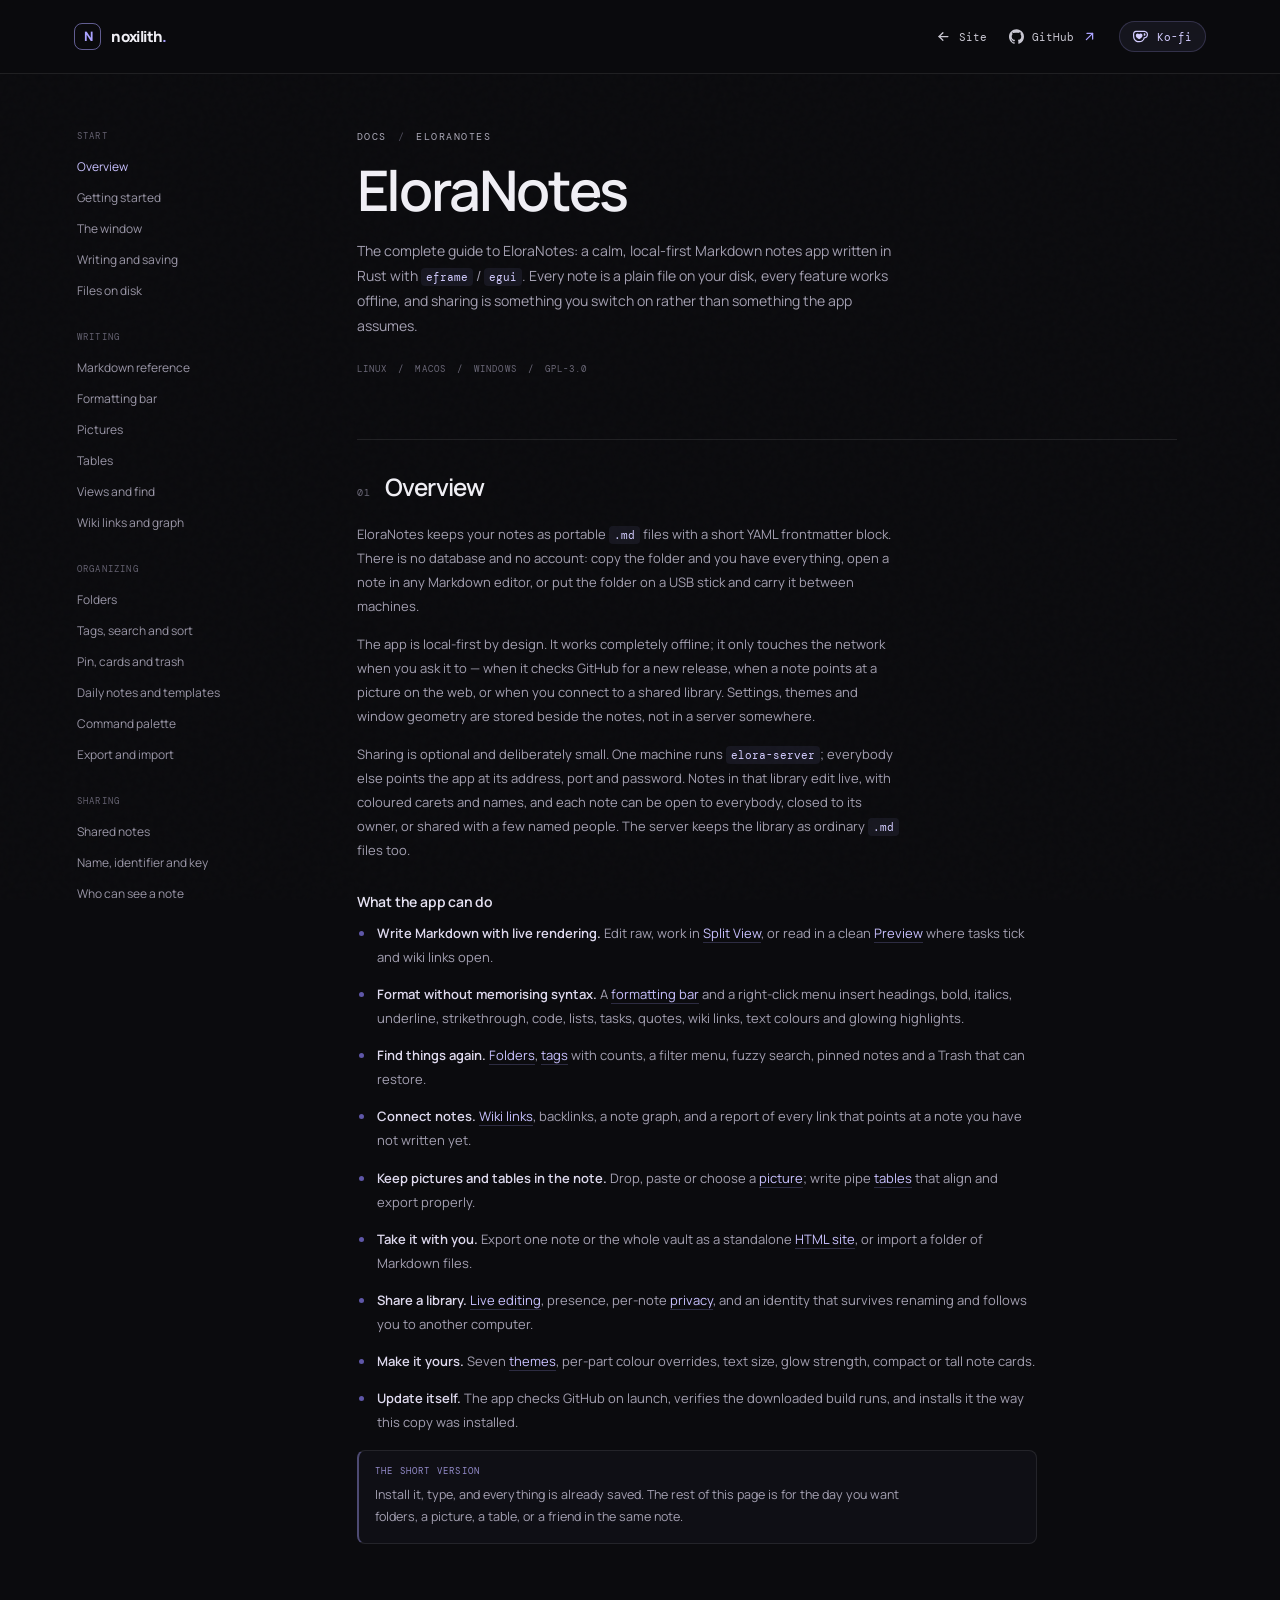
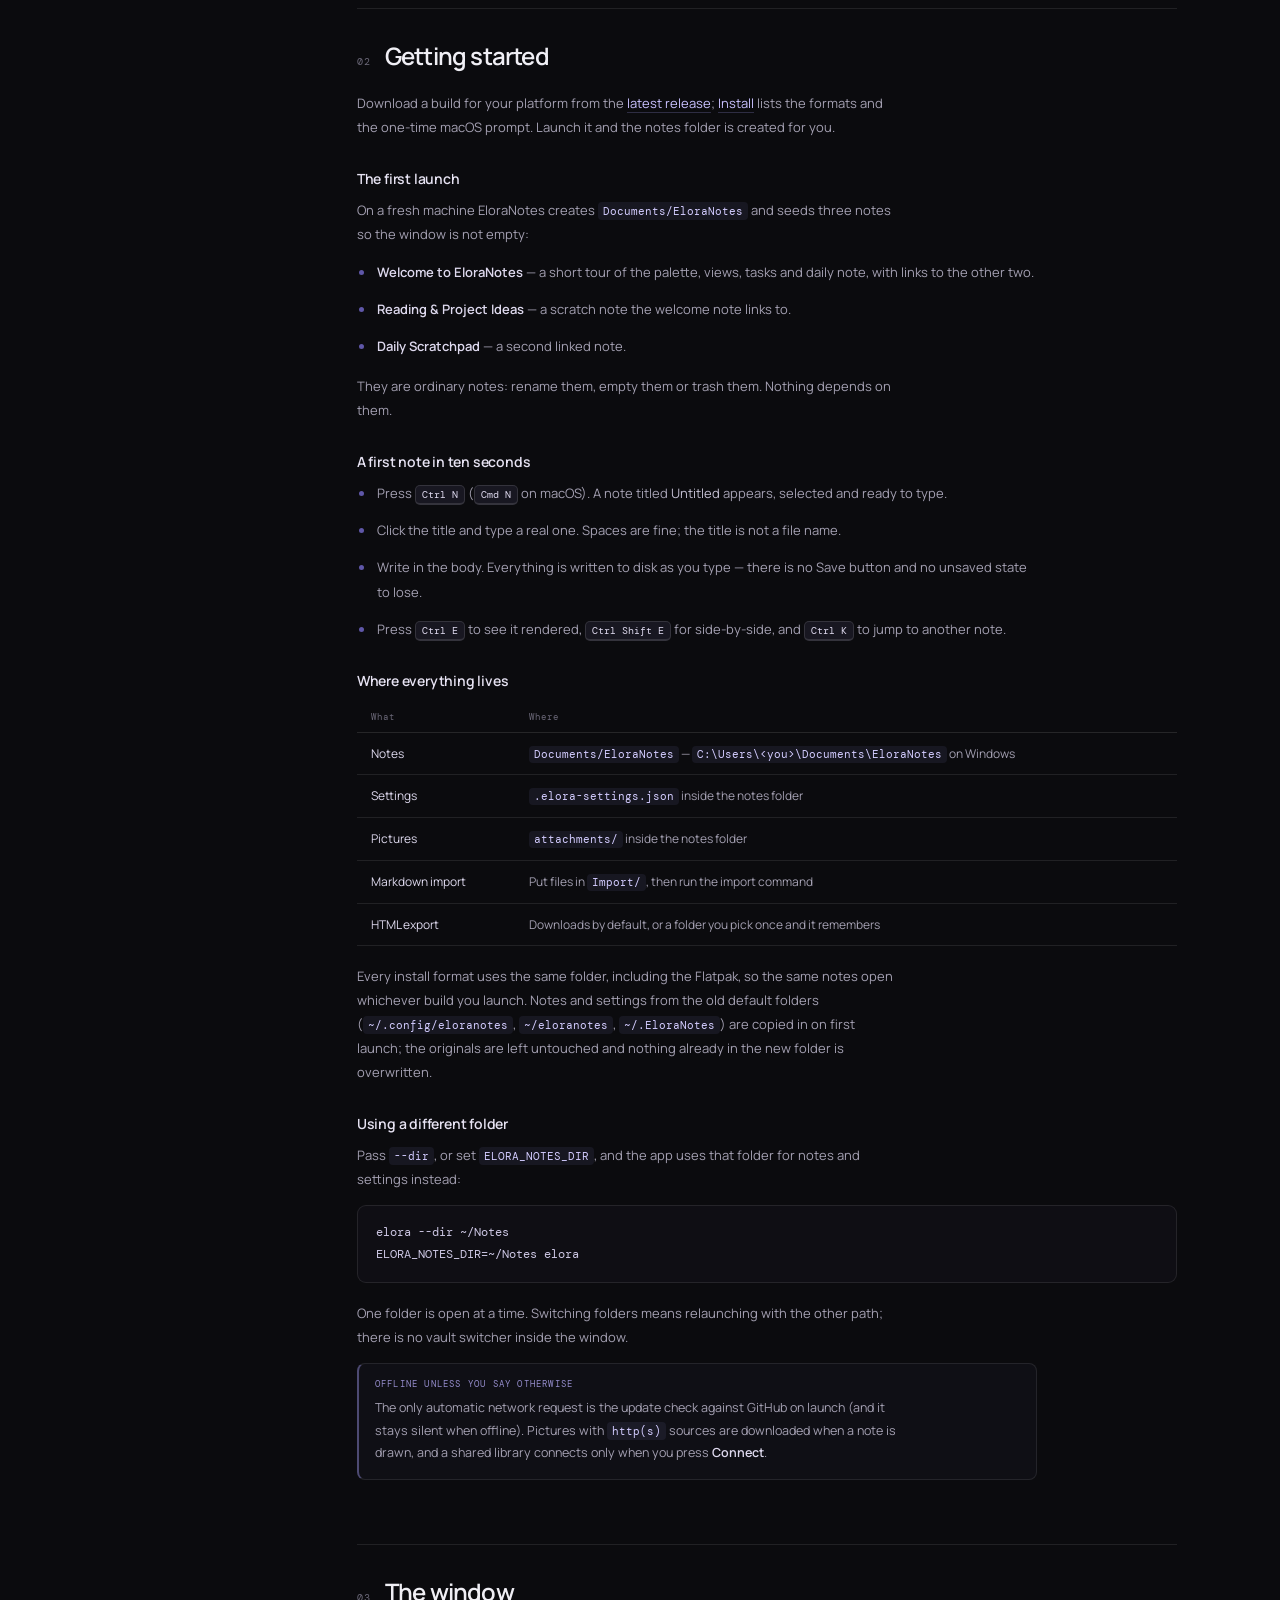
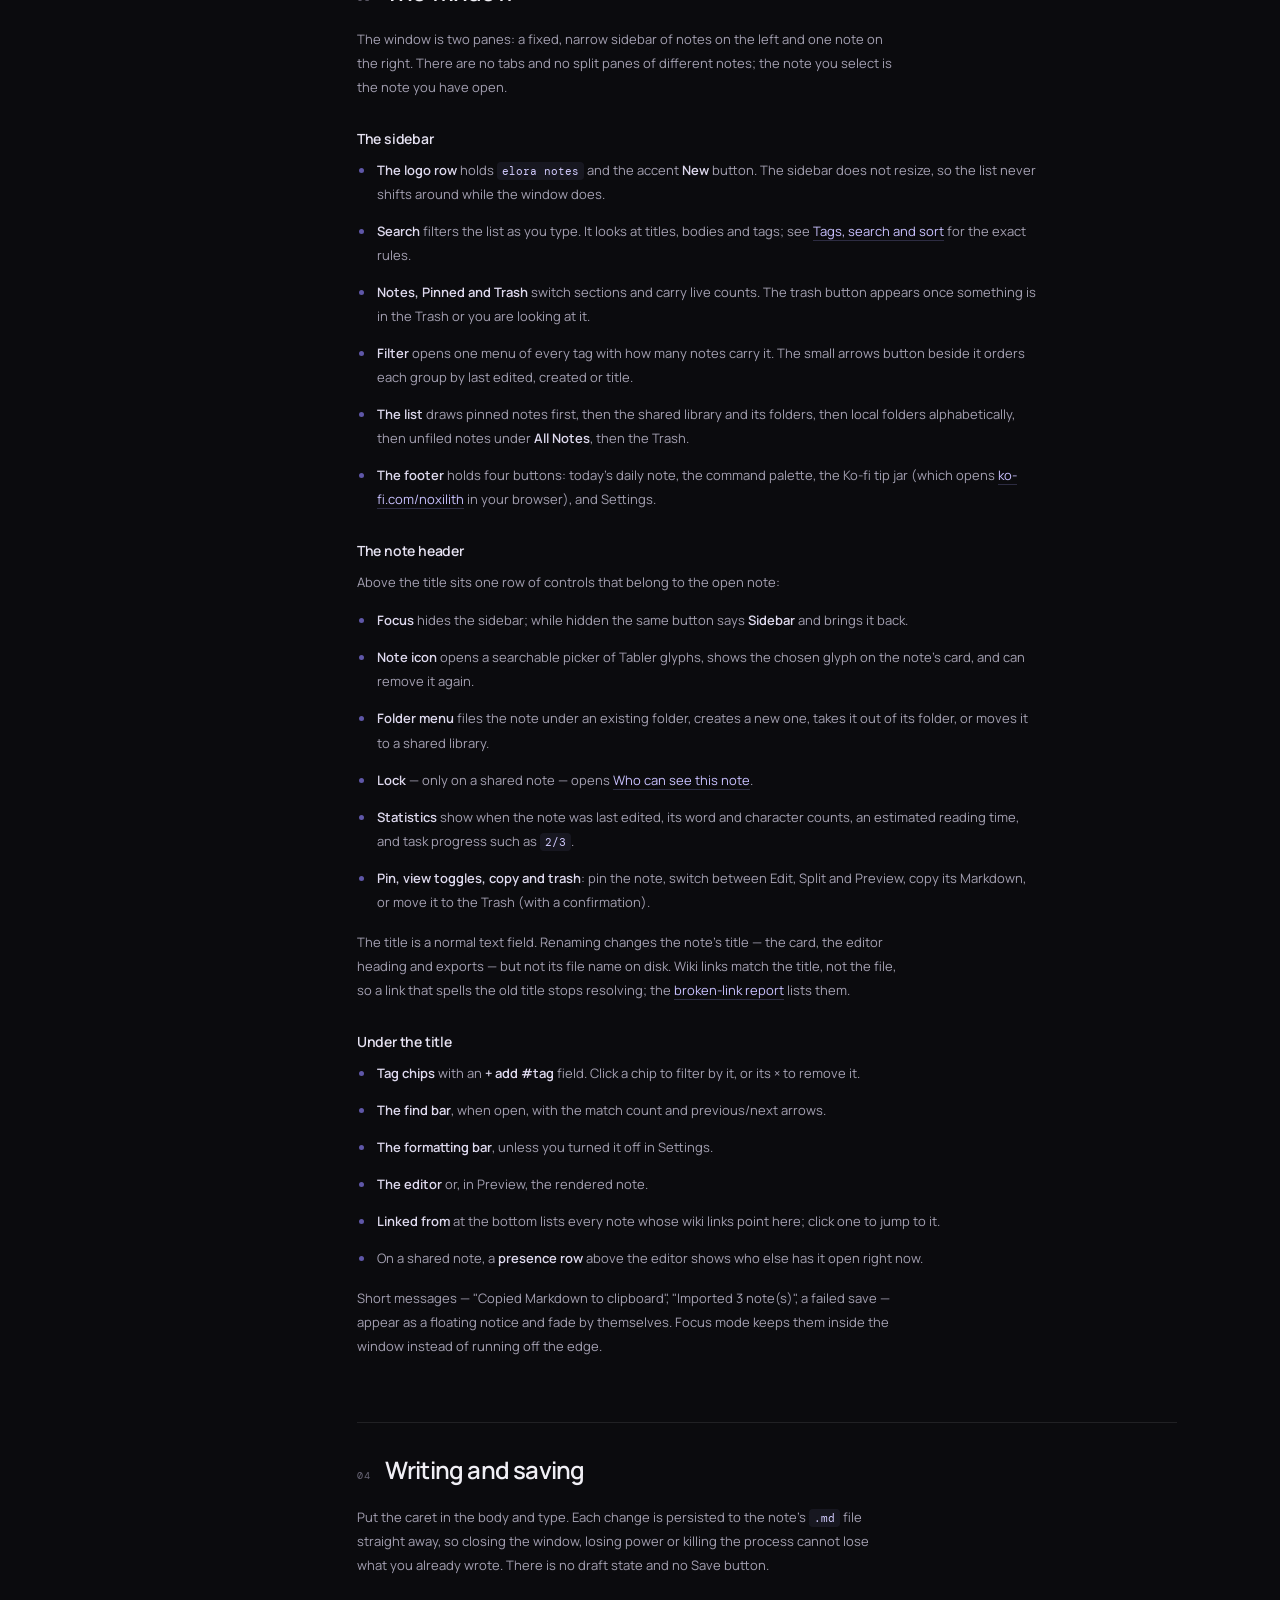
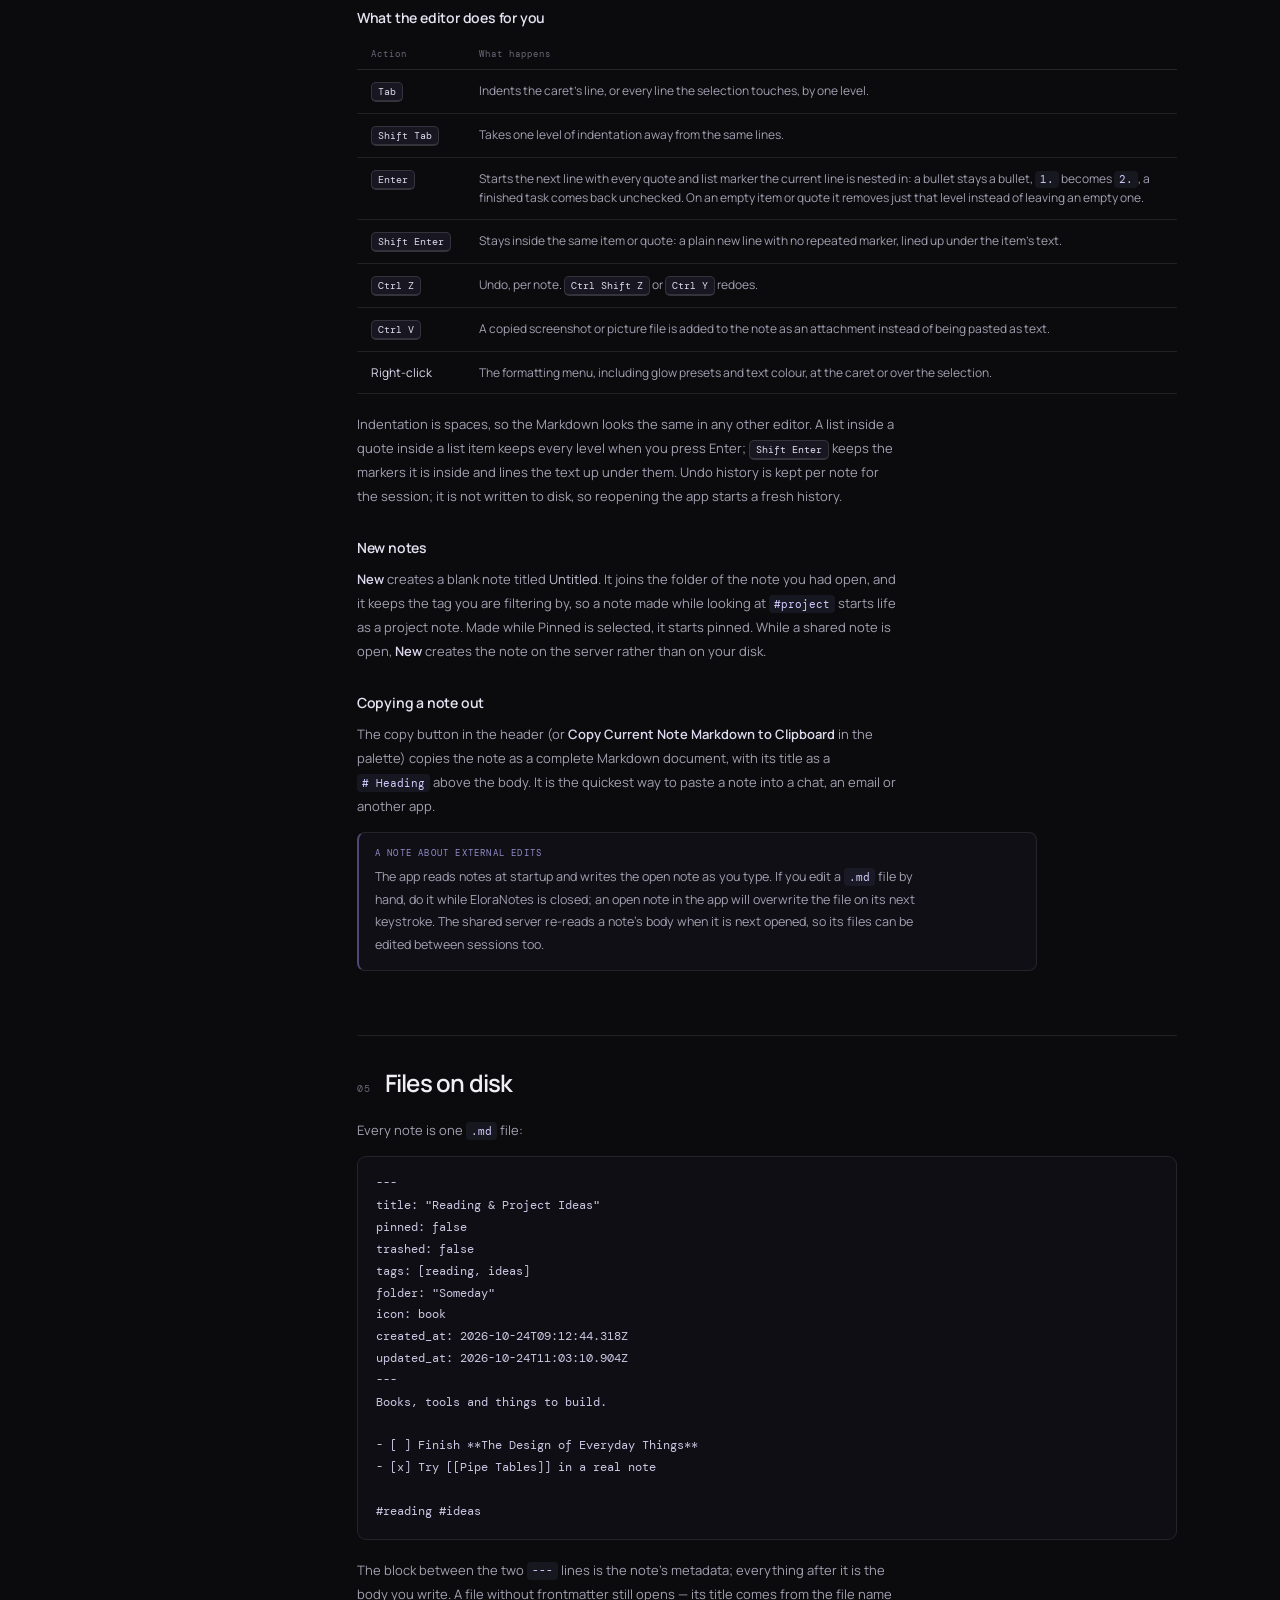
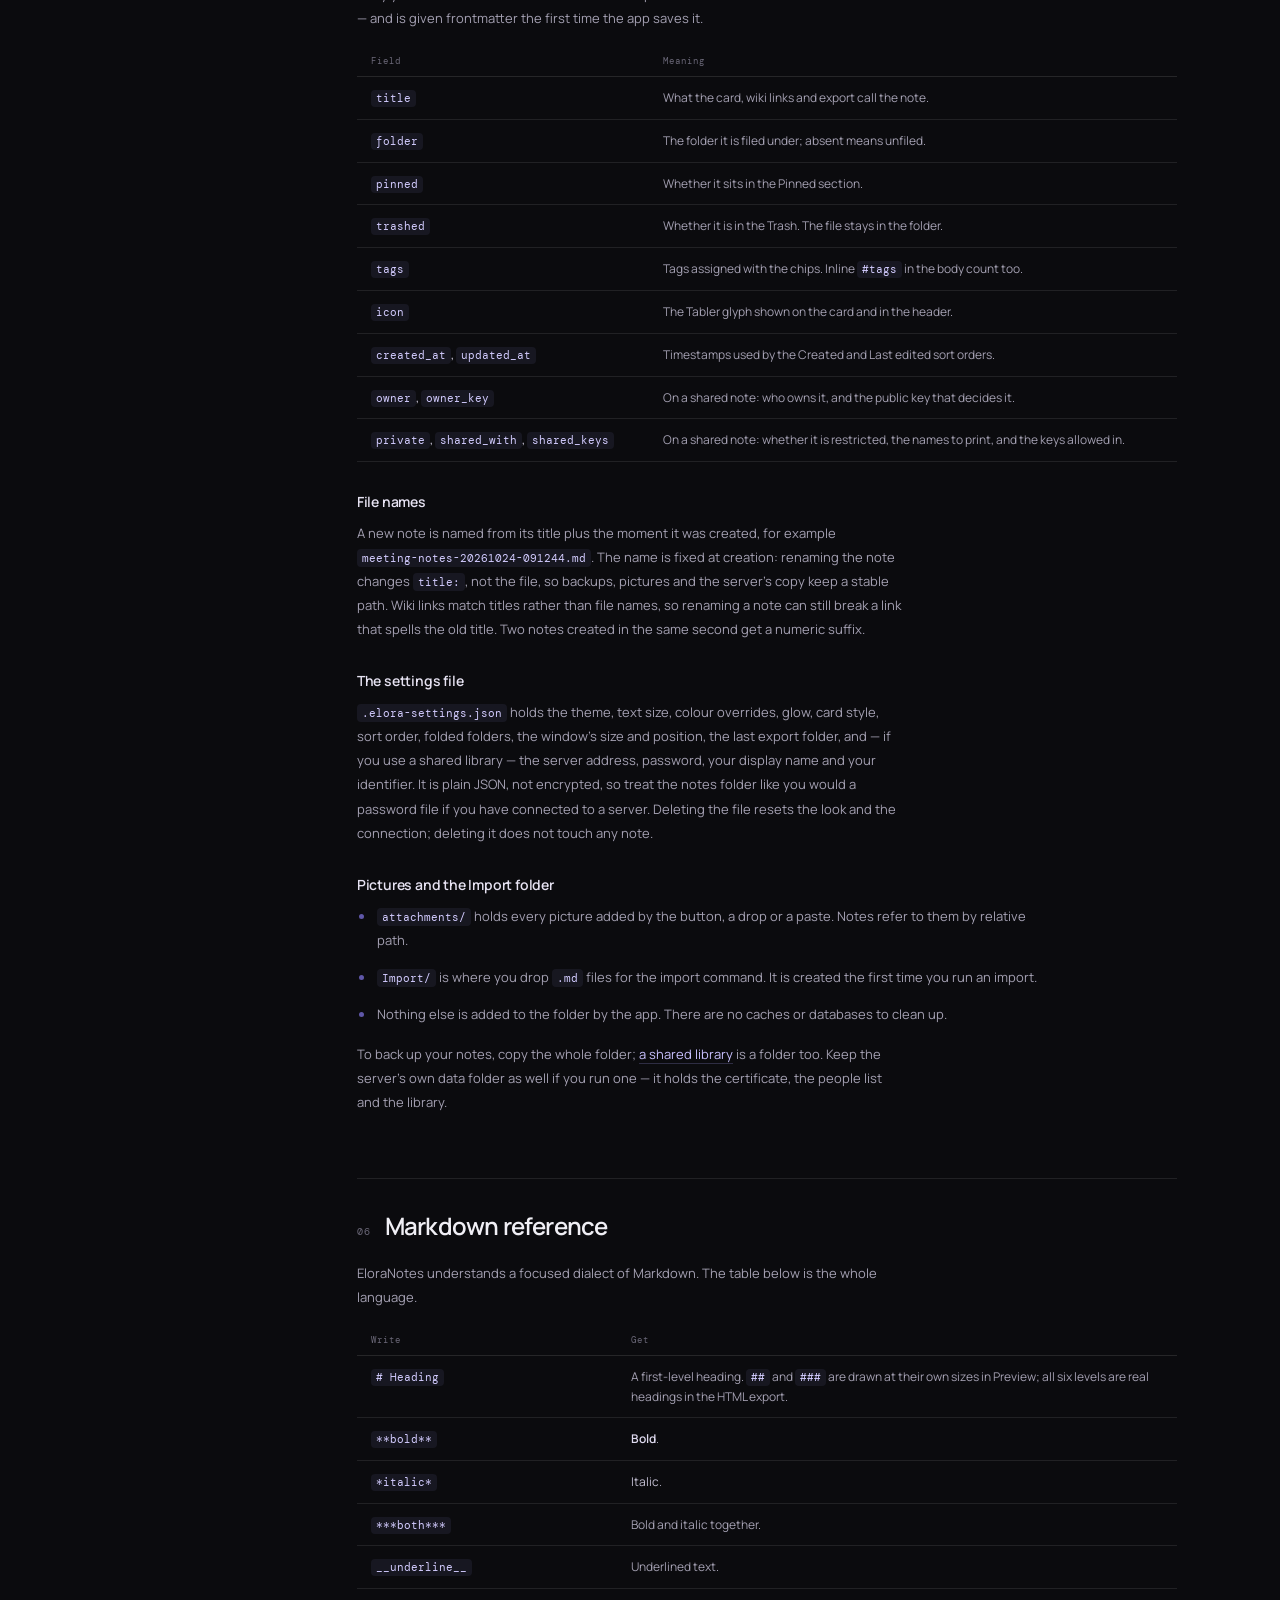
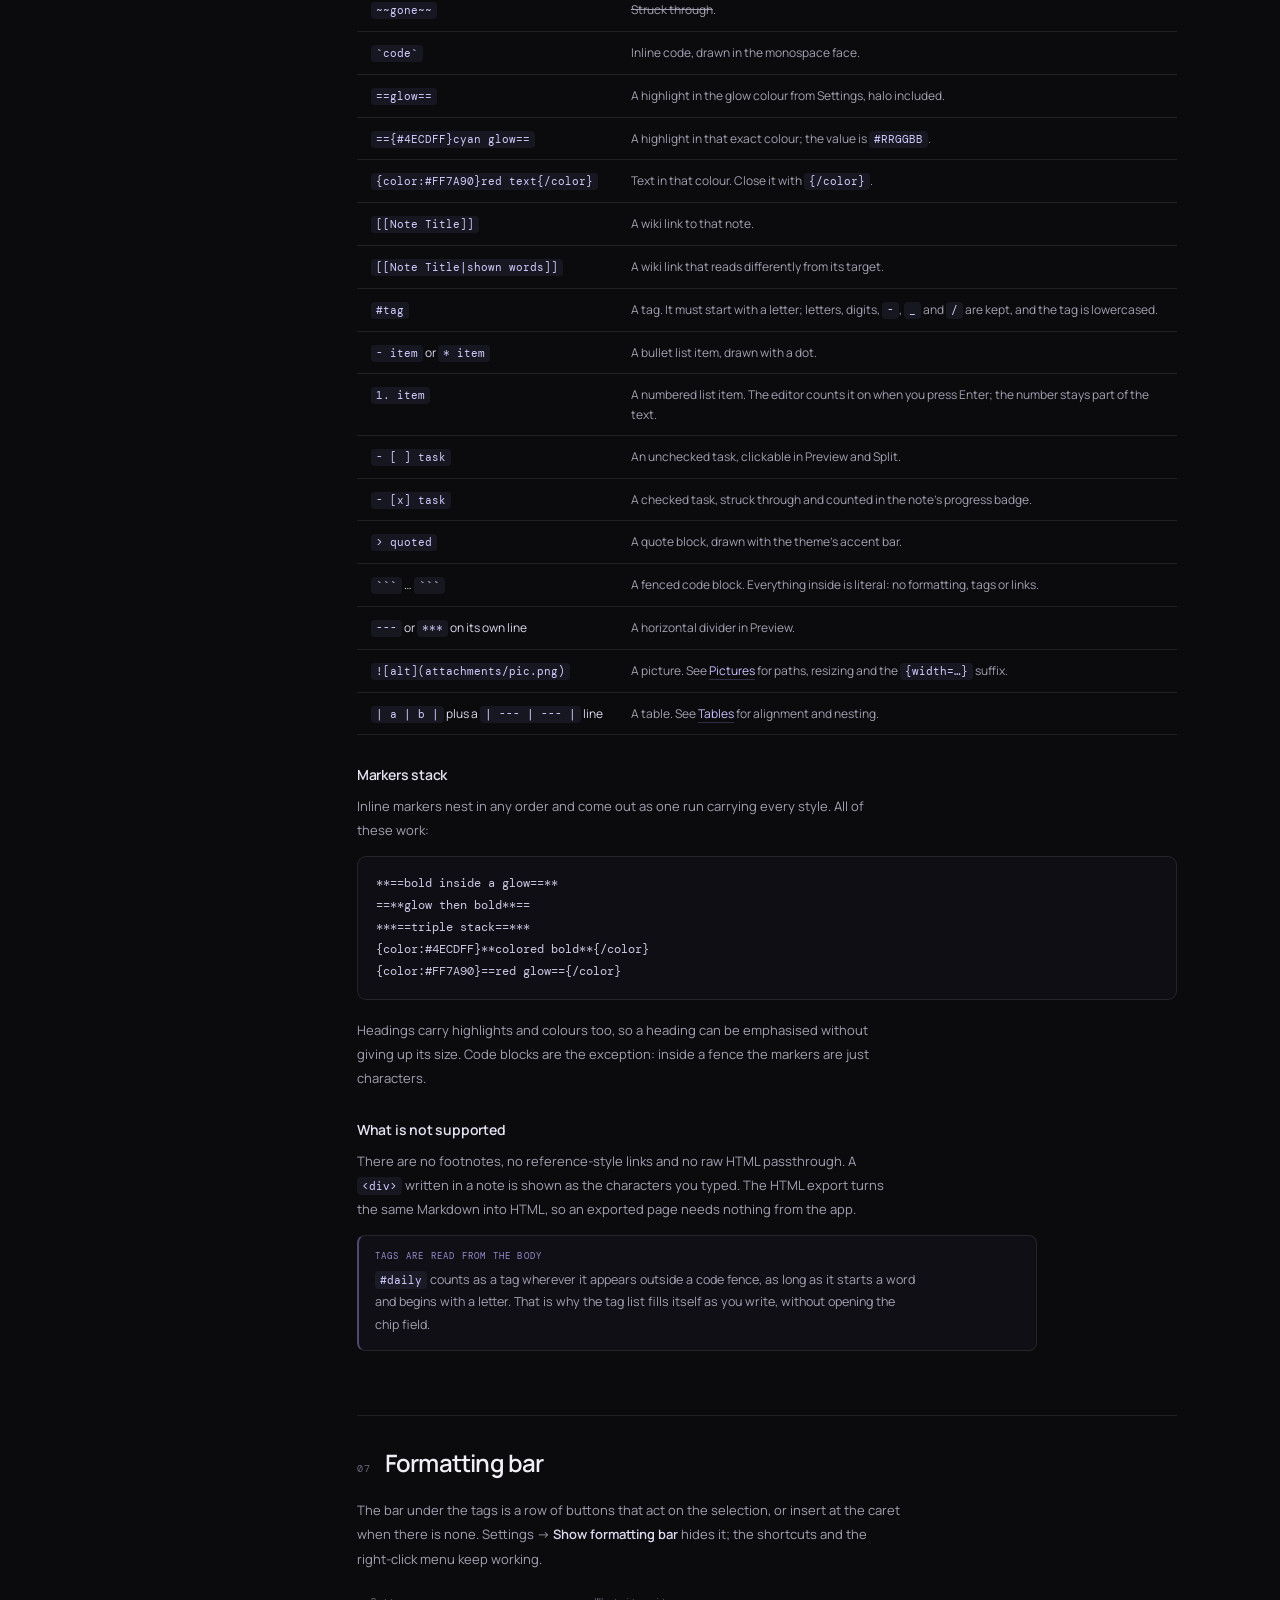
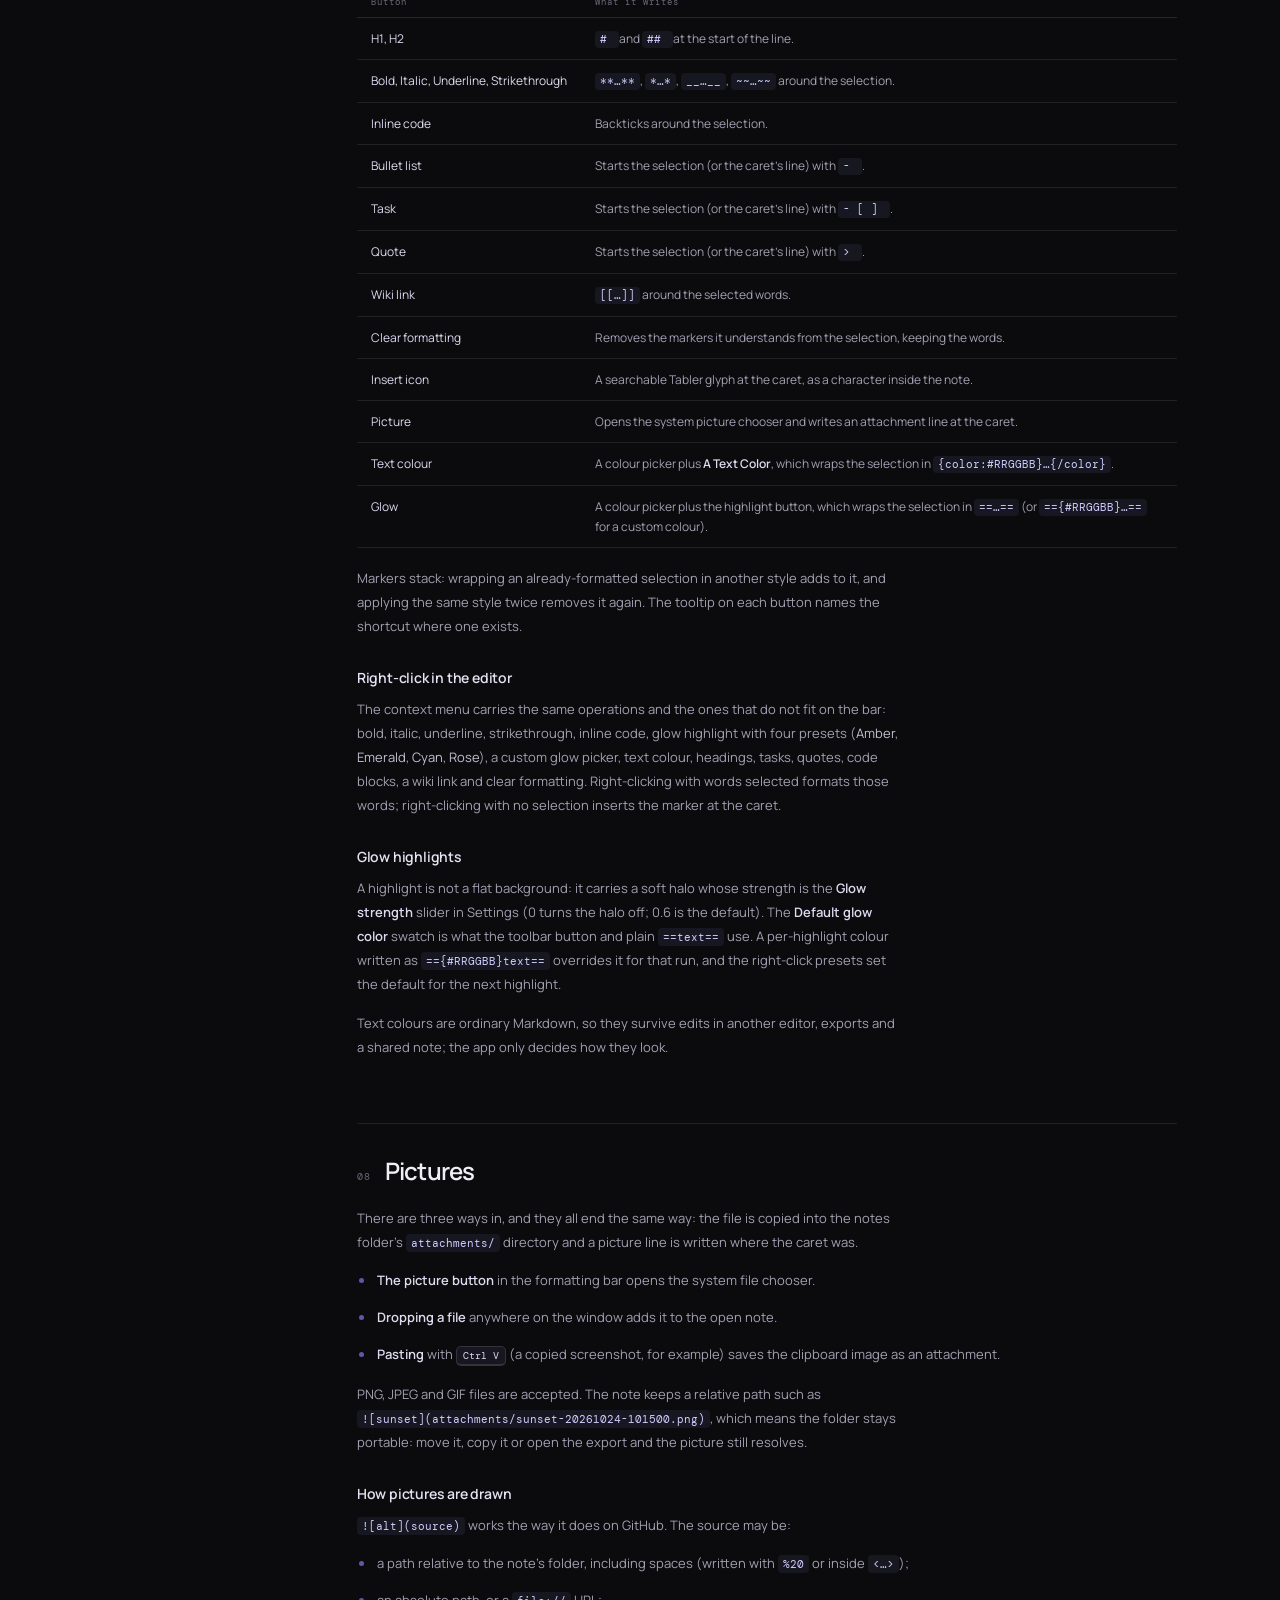
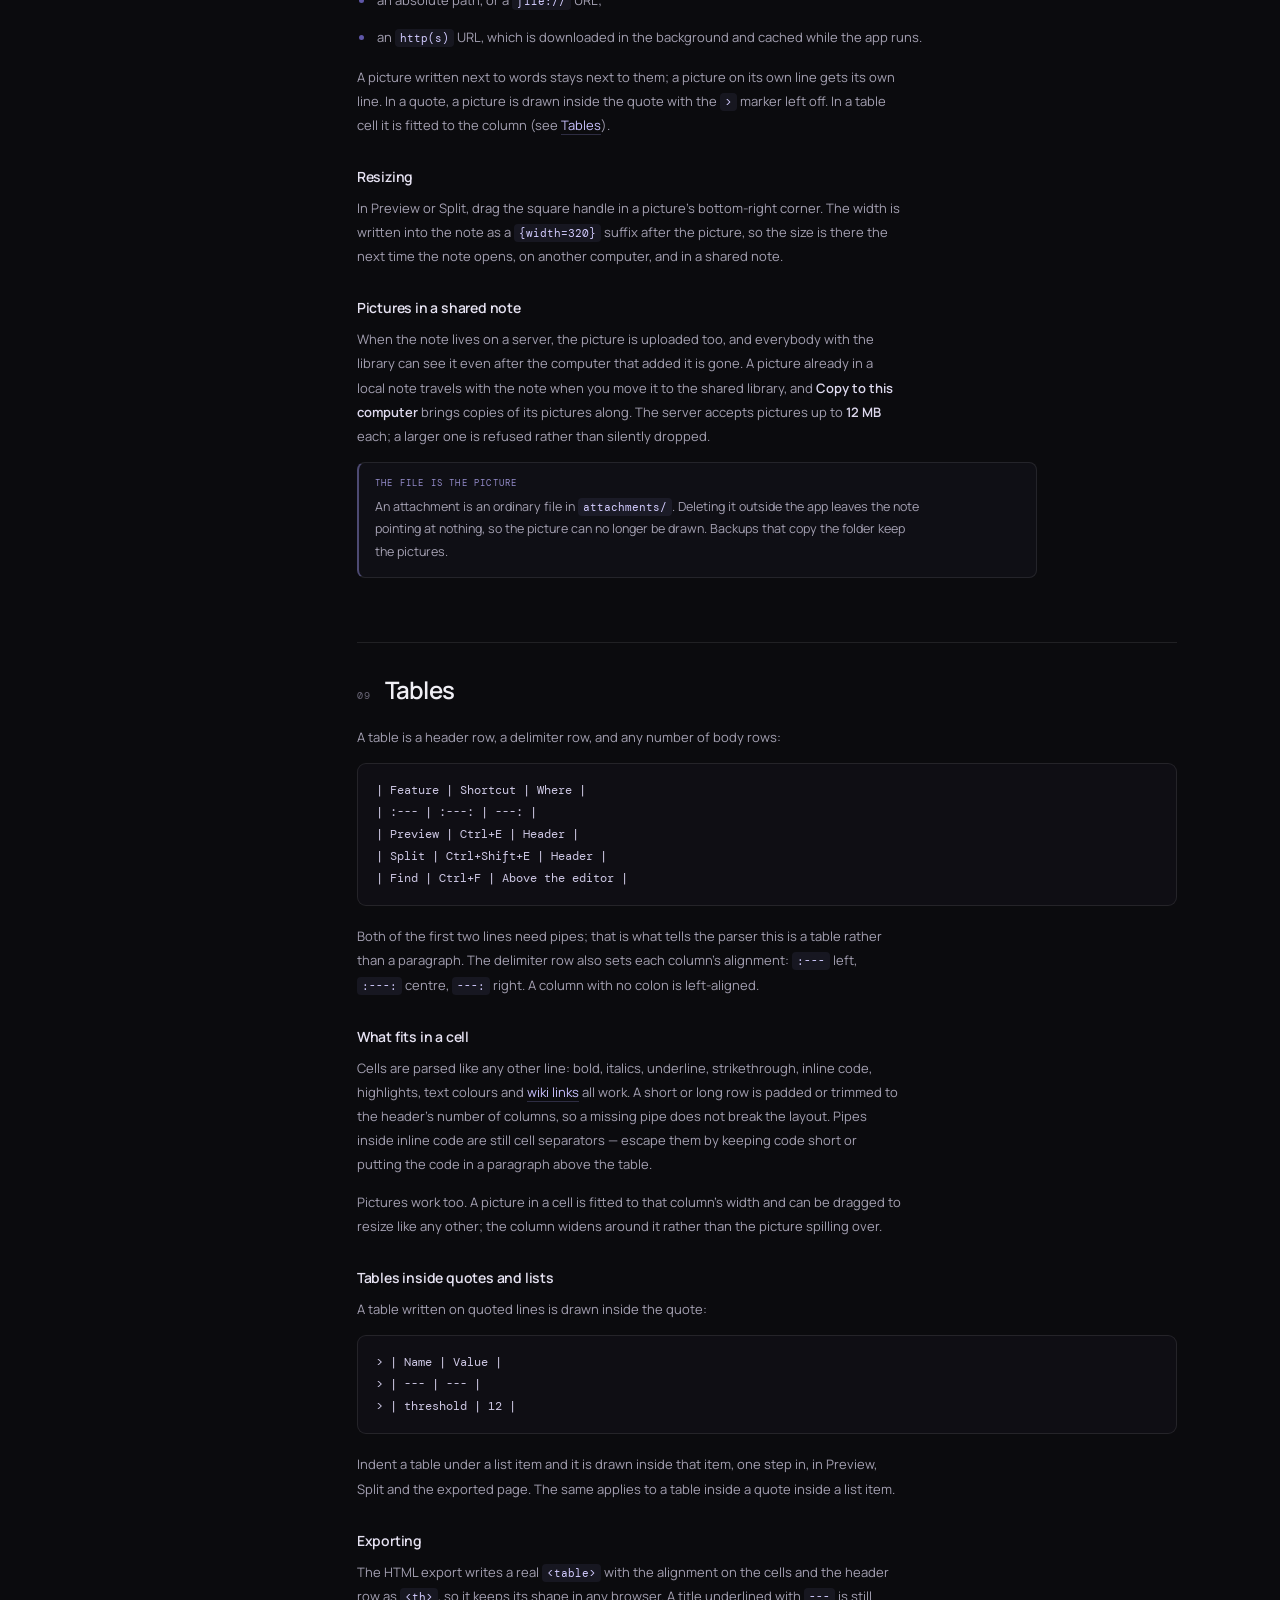
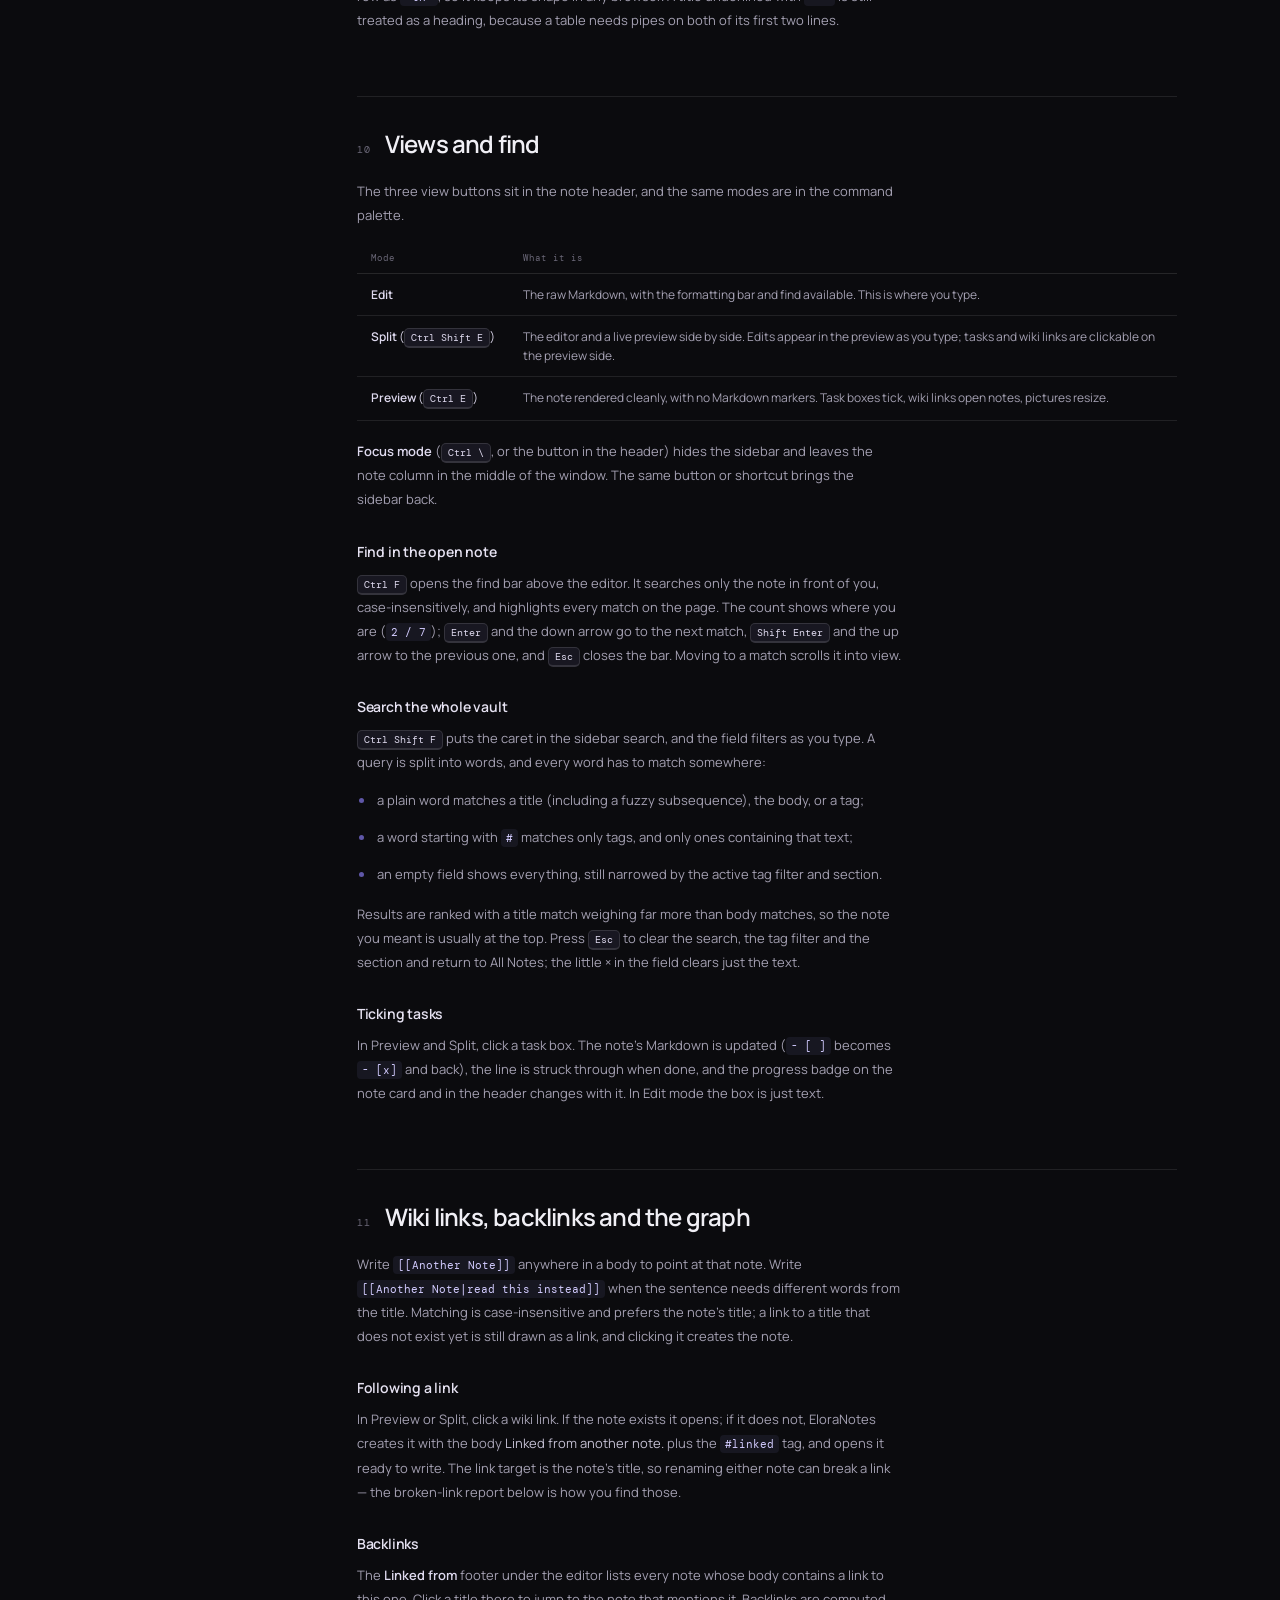
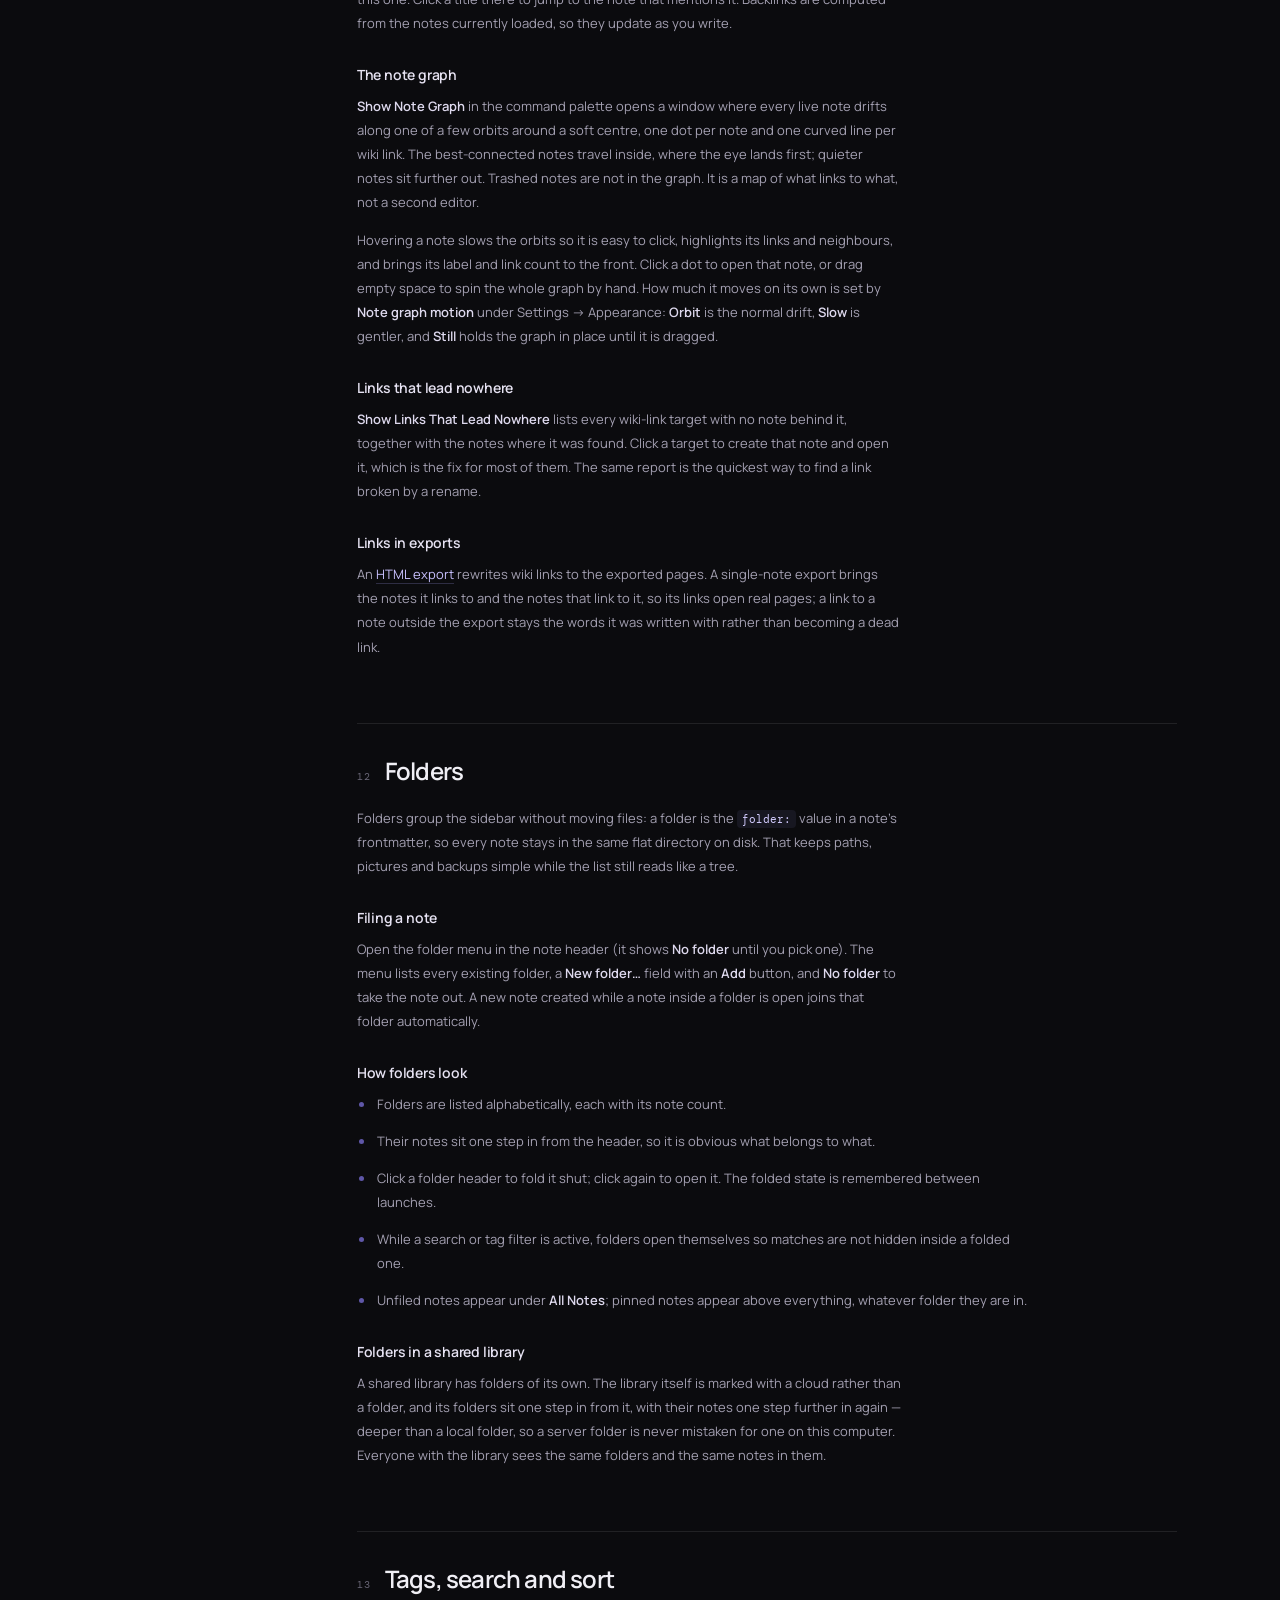
==== commit 74fae5ec: "Describe how the note graph moves" ====
--- a/docs/index.html
+++ b/docs/index.html
@@ -477,7 +477,8 @@
         <p>The <strong>Linked from</strong> footer under the editor lists every note whose body contains a link to this one. Click a title there to jump to the note that mentions it. Backlinks are computed from the notes currently loaded, so they update as you write.</p>
 
         <h3>The note graph</h3>
-        <p><strong>Show Note Graph</strong> in the command palette opens a window with every live note on a ring, one dot per note and one line per wiki link. Hover a dot to highlight it, and click it to open that note. Trashed notes are not in the graph. It is a map of what links to what, not a second editor.</p>
+        <p><strong>Show Note Graph</strong> in the command palette opens a window where every live note drifts along one of a few orbits around a soft centre, one dot per note and one curved line per wiki link. The best-connected notes travel inside, where the eye lands first; quieter notes sit further out. Trashed notes are not in the graph. It is a map of what links to what, not a second editor.</p>
+        <p>Hovering a note slows the orbits so it is easy to click, highlights its links and neighbours, and brings its label and link count to the front. Click a dot to open that note, or drag empty space to spin the whole graph by hand. How much it moves on its own is set by <strong>Note graph motion</strong> under Settings → Appearance: <strong>Orbit</strong> is the normal drift, <strong>Slow</strong> is gentler, and <strong>Still</strong> holds the graph in place until it is dragged.</p>
 
         <h3>Links that lead nowhere</h3>
         <p><strong>Show Links That Lead Nowhere</strong> lists every wiki-link target with no note behind it, together with the notes where it was found. Click a target to create that note and open it, which is the fix for most of them. The same report is the quickest way to find a link broken by a rename.</p>
@@ -825,11 +826,12 @@
             <tr><td>Show formatting bar</td><td>Hides the formatting row above the editor. Shortcuts and right-click still work.</td><td>On</td></tr>
             <tr><td>Tall note cards</td><td>The taller card with a date and tag row. Off is the one-line list that fits about twice as many notes.</td><td>Off</td></tr>
             <tr><td>Show a preview line on note cards</td><td>Adds the first lines to tall cards only. Compact rows never show it.</td><td>Off</td></tr>
+            <tr><td>Note graph motion</td><td>How notes move while the graph is open: <strong>Orbit</strong> drifts normally, <strong>Slow</strong> drifts more gently, and <strong>Still</strong> holds the graph in place. Dragging empty space still turns it in every mode.</td><td>Orbit</td></tr>
             <tr><td>Notes folder</td><td>The path in use, with <strong>Copy path</strong>.</td><td><code>Documents/EloraNotes</code></td></tr>
             <tr><td>Shortcuts</td><td>A compact reference: formatting, find, search, palette, Tab and Enter.</td><td>—</td></tr>
             <tr><td>Shared library</td><td>Address, port, password, name, identifier, key, colour, Connect/Disconnect and Forget key. See <a href="#sharing">Shared notes</a>.</td><td>Not connected</td></tr>
             <tr><td>Updates</td><td>The running version, a check on demand, and <strong>Update and restart</strong>. See <a href="#updates">Updates</a>.</td><td>—</td></tr>
-            <tr><td>Reset all settings to defaults</td><td>Restores the theme, colours, sizes, bar, cards, sort and colour; notes, folders and the server profile stay.</td><td>—</td></tr>
+            <tr><td>Reset all settings to defaults</td><td>Restores the theme, colours, text size, bar, cards, graph motion, sort and caret colour; notes, folders and the server profile stay.</td><td>—</td></tr>
           </tbody>
         </table>
         <p>Window size, position and maximised state are saved without a setting; so are folded folders, the sort order and the last export folder. The formatting bar's text colour (<code>#4ECDFF</code>) is a formatting default rather than a Settings control — pick another with the colour swatch beside <strong>A Text Color</strong> and it is remembered.</p>
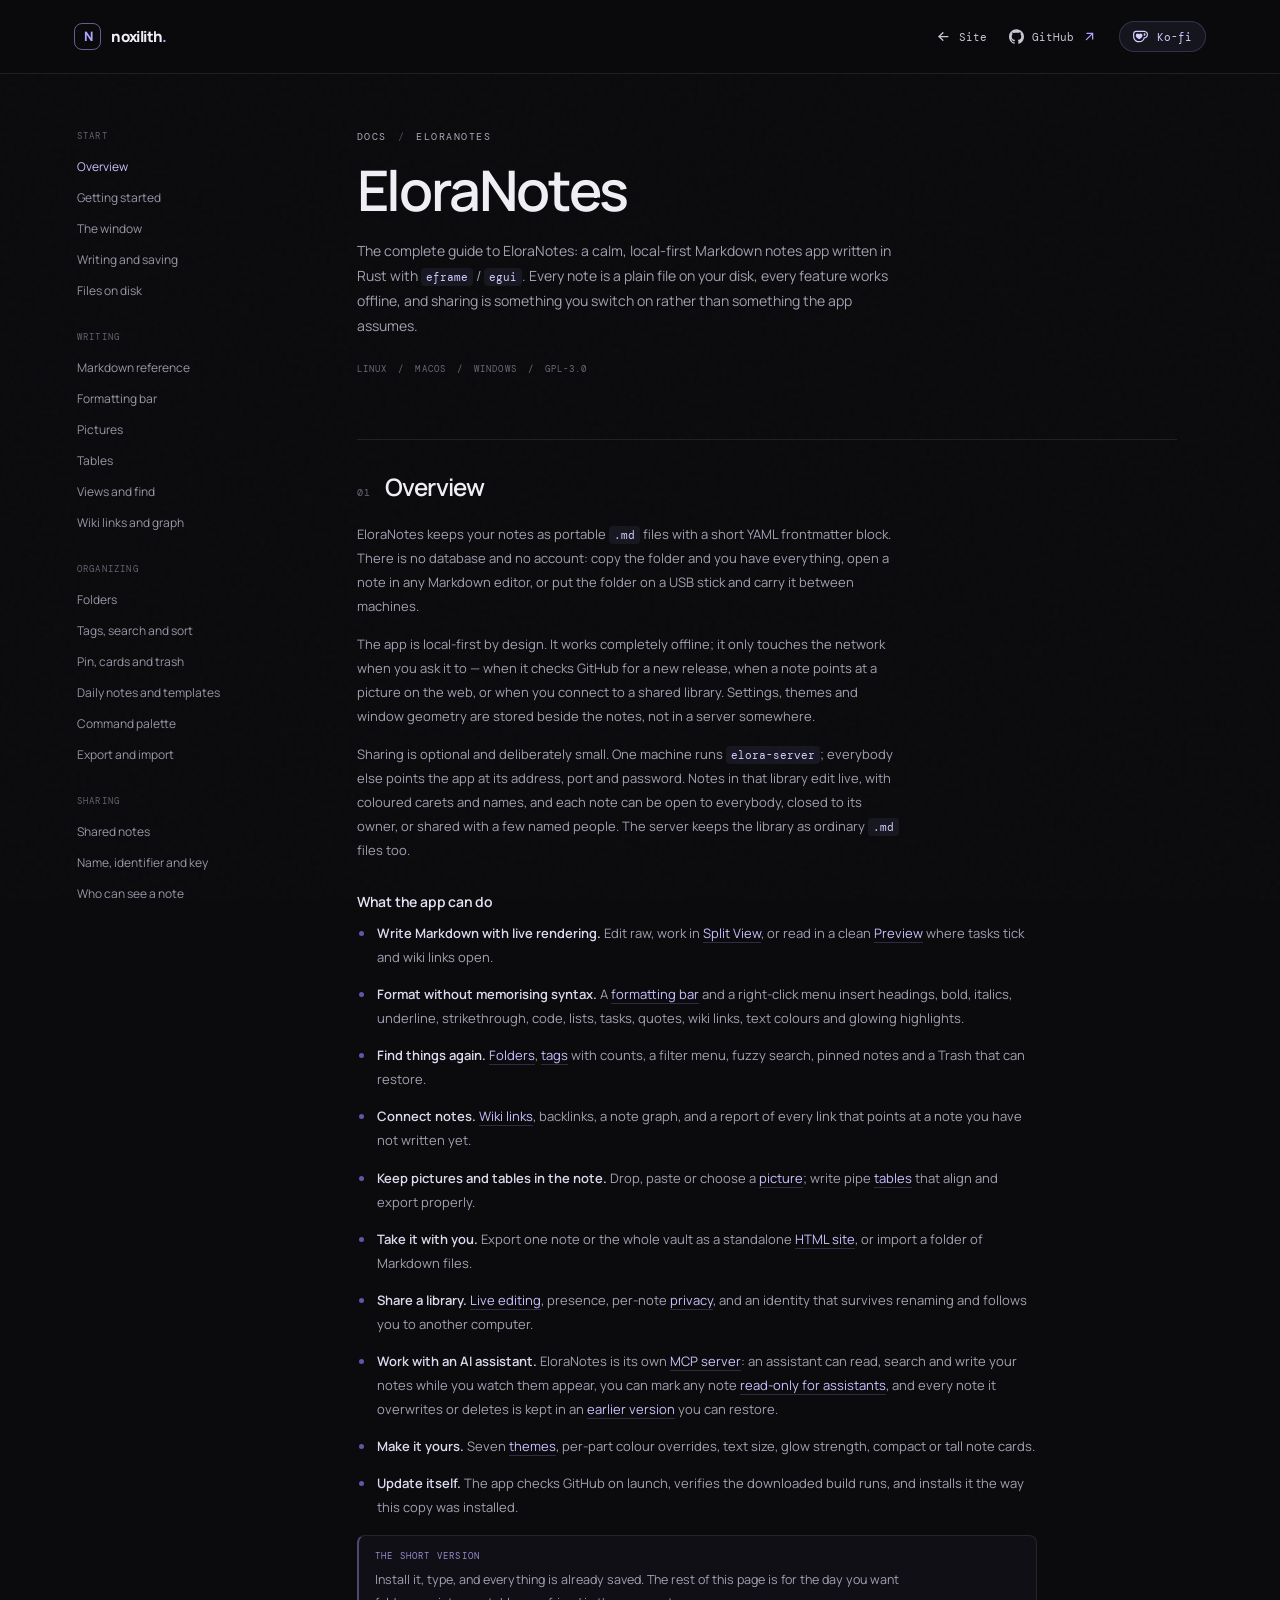
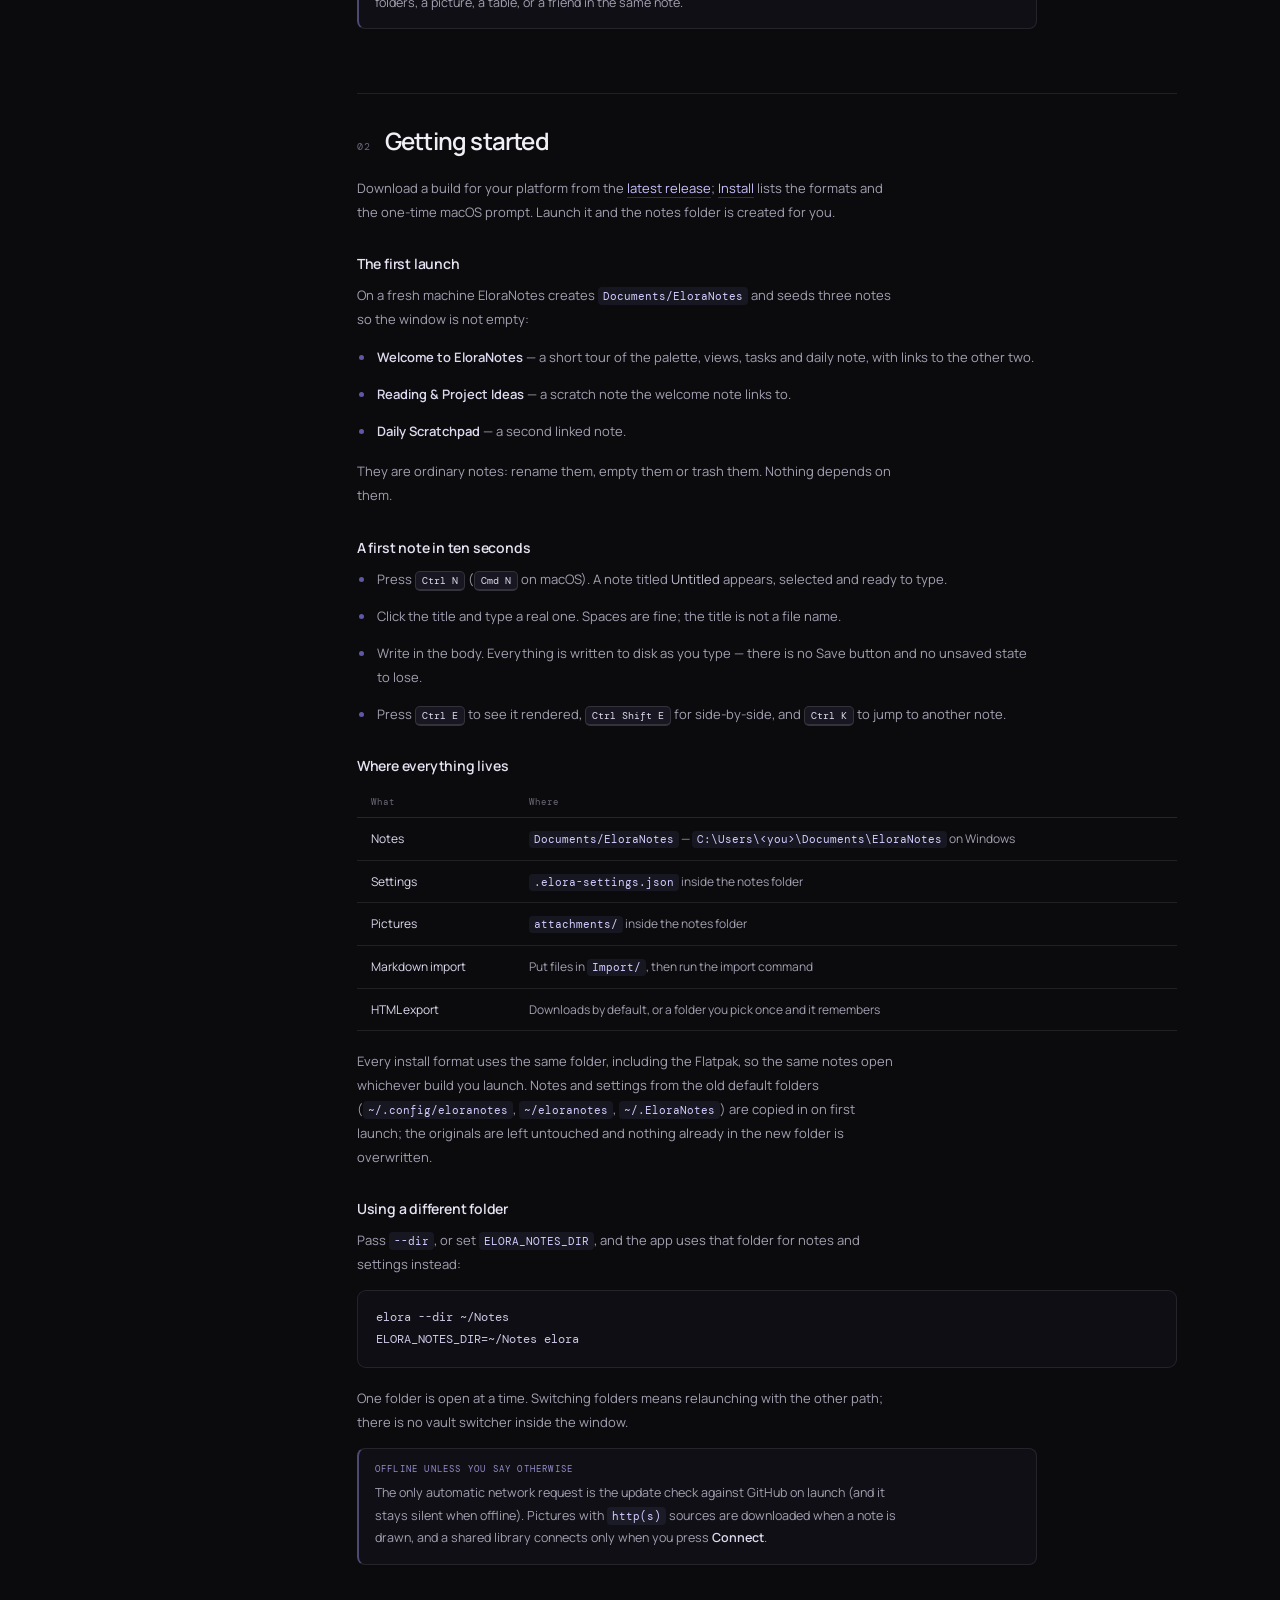
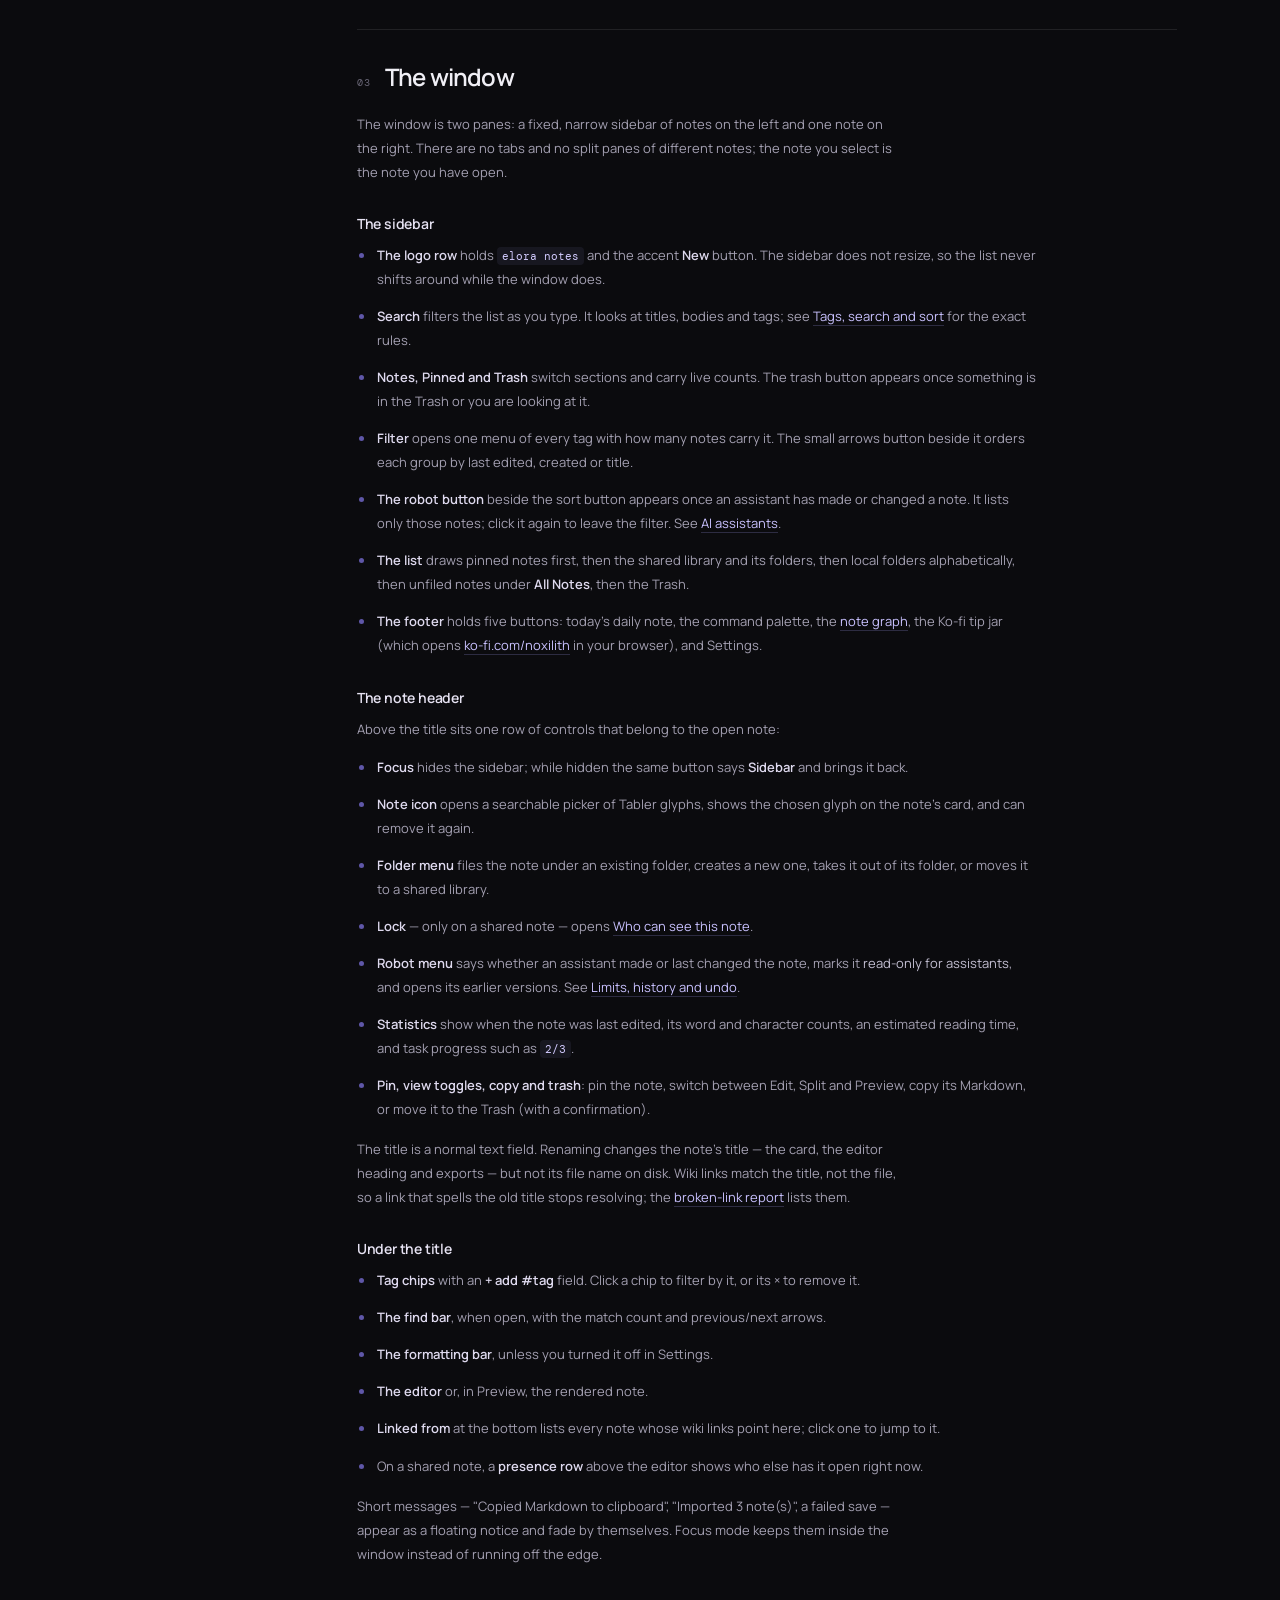
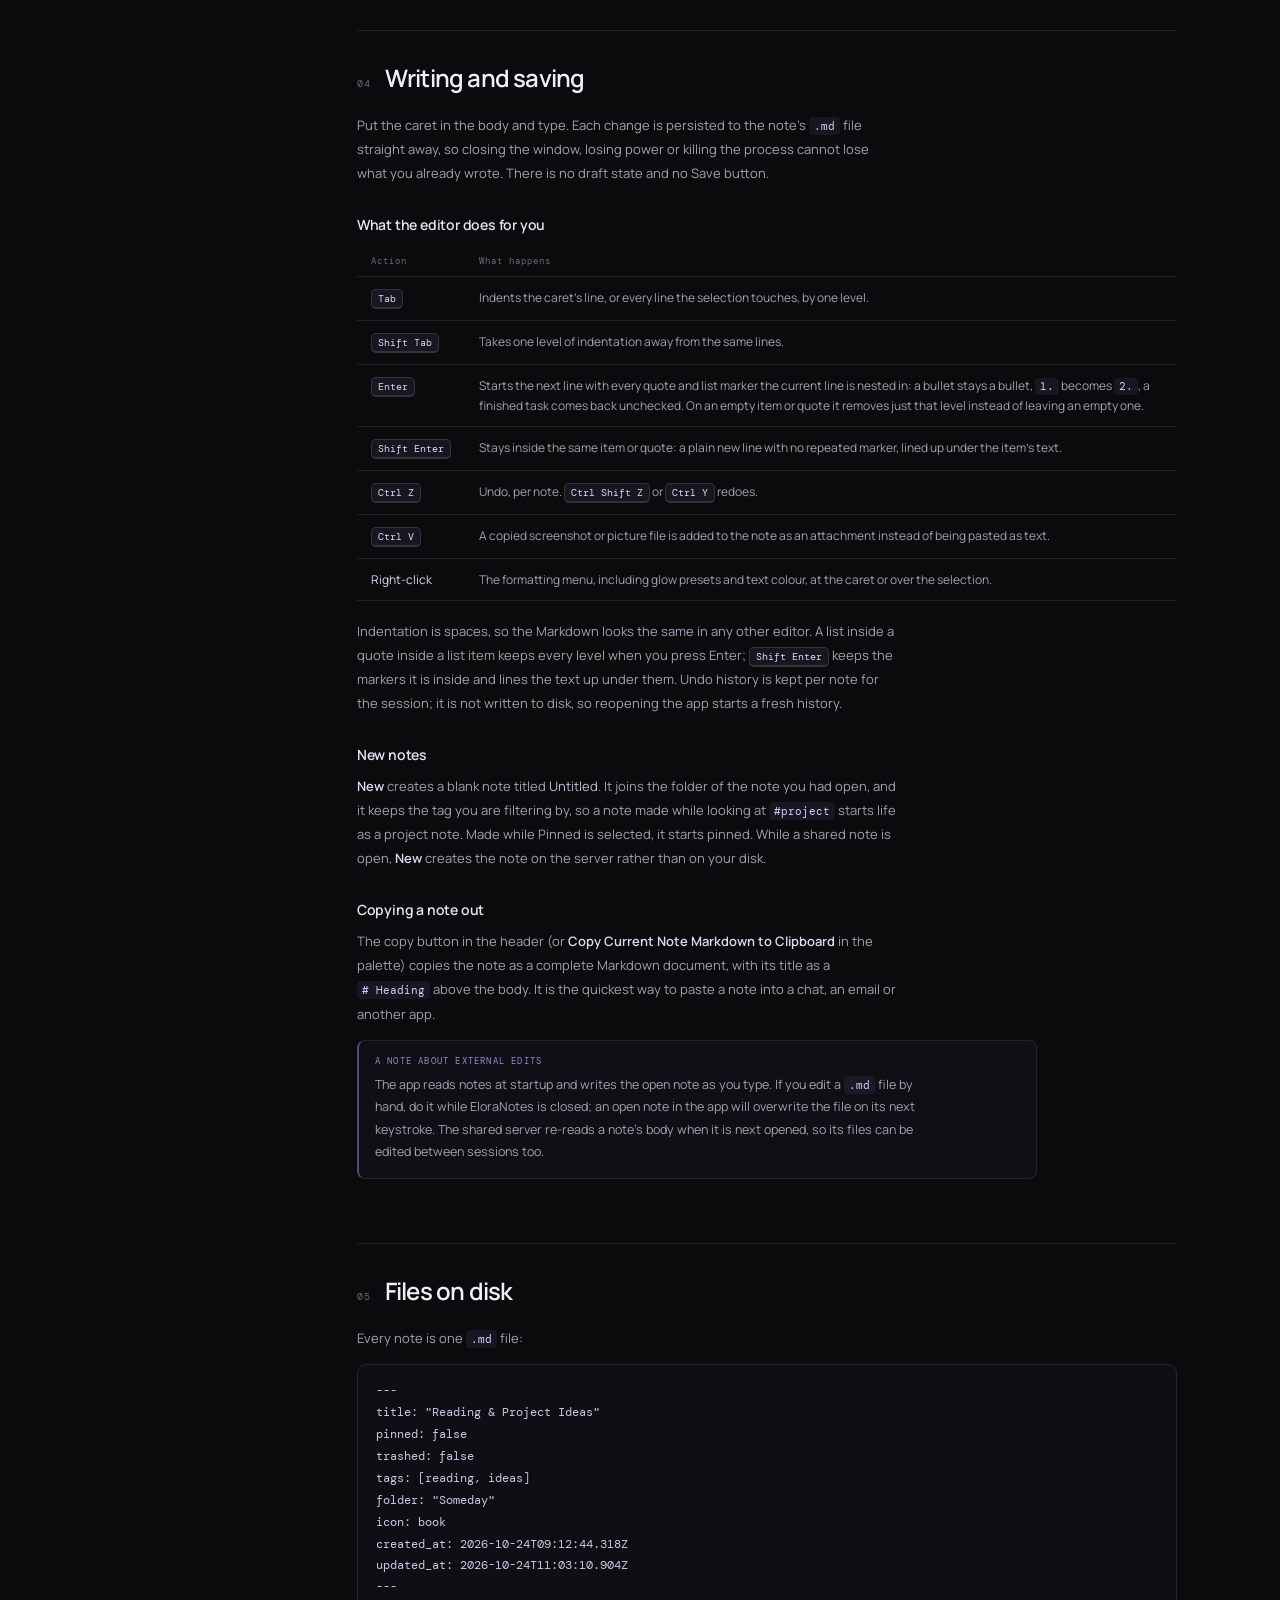
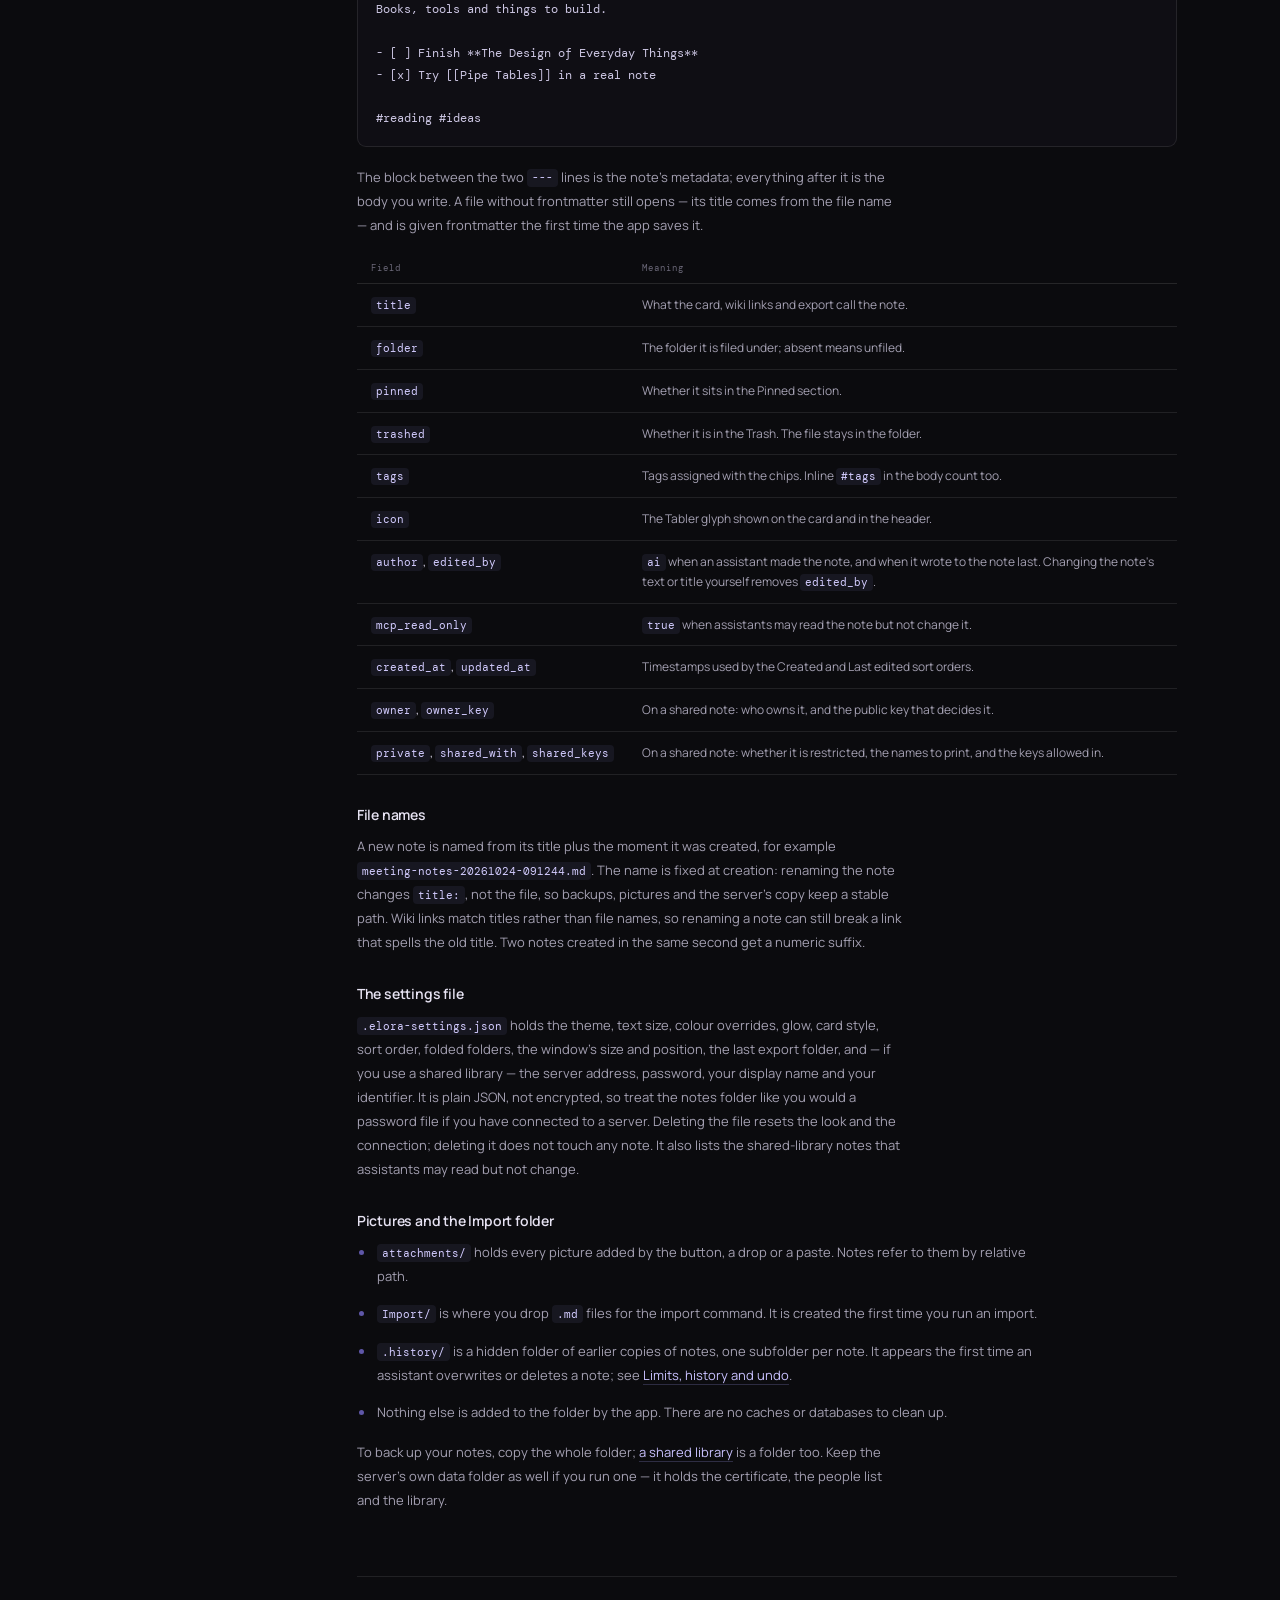
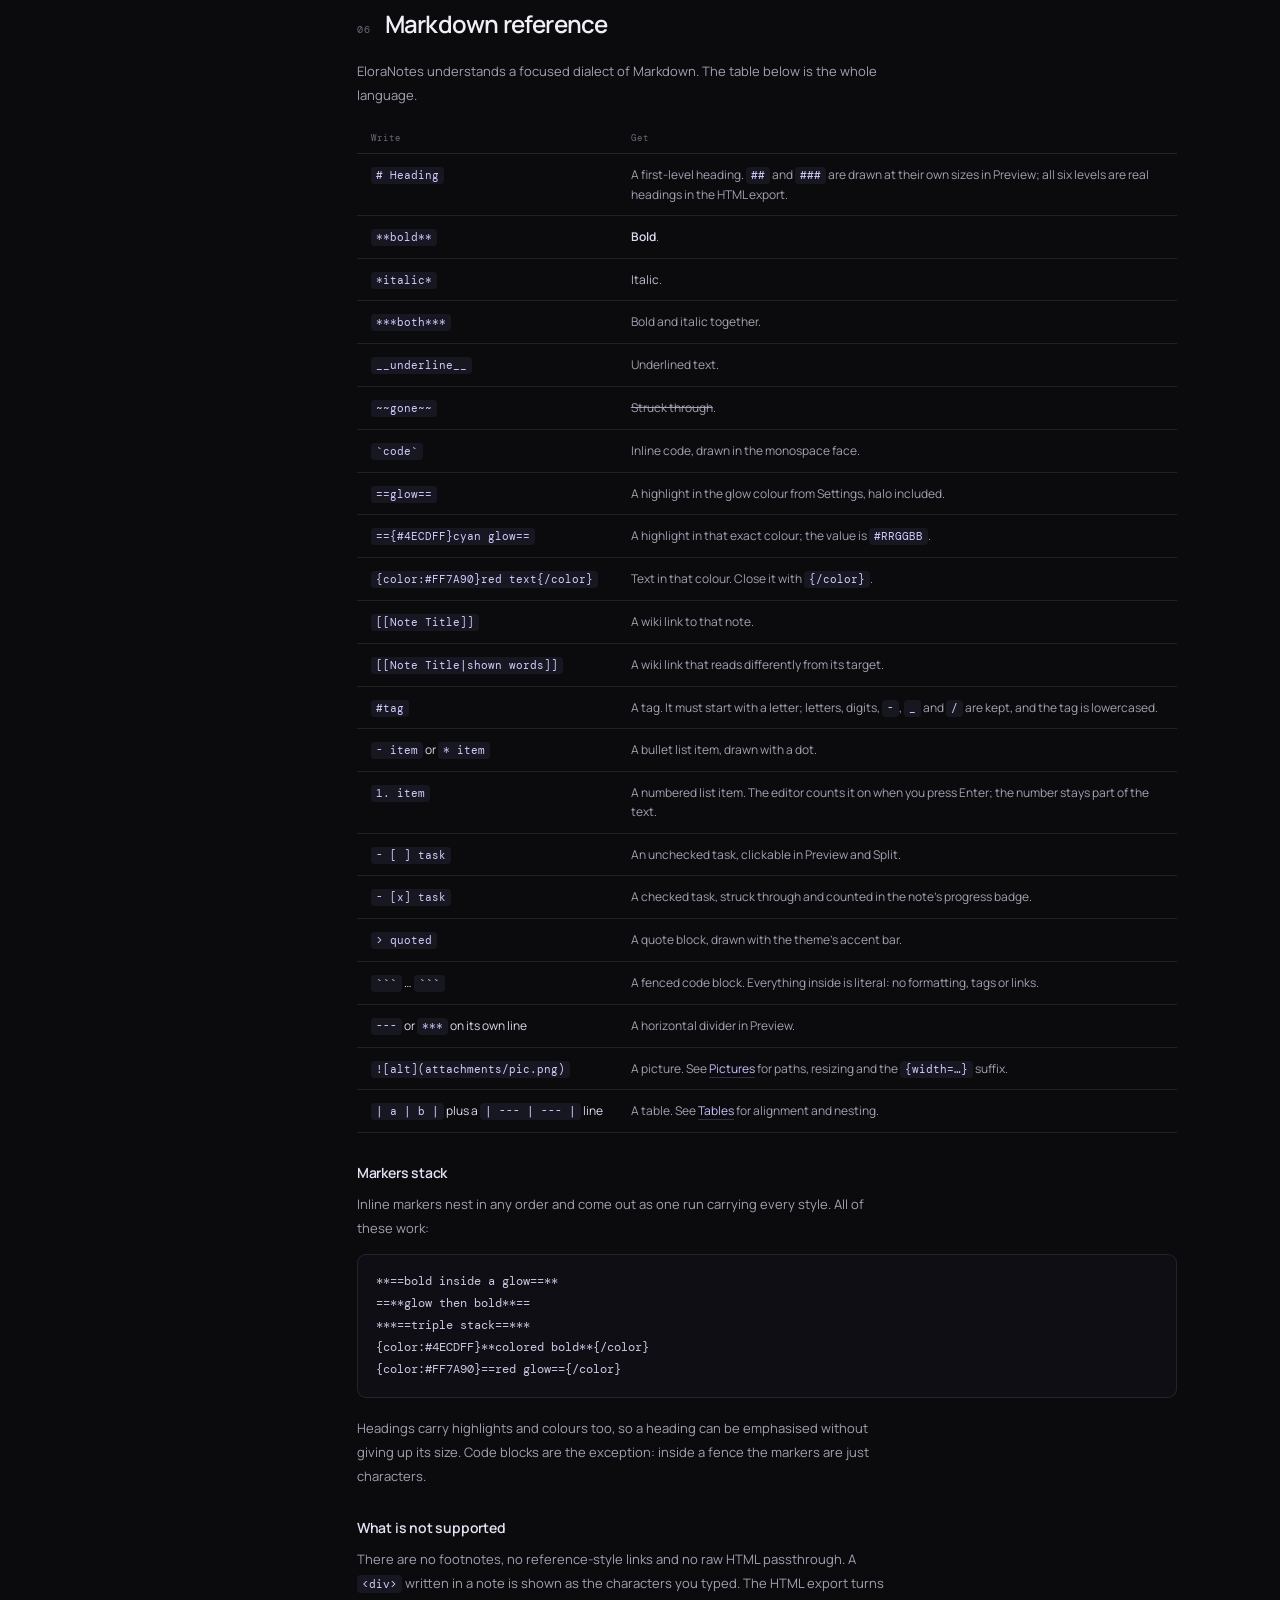
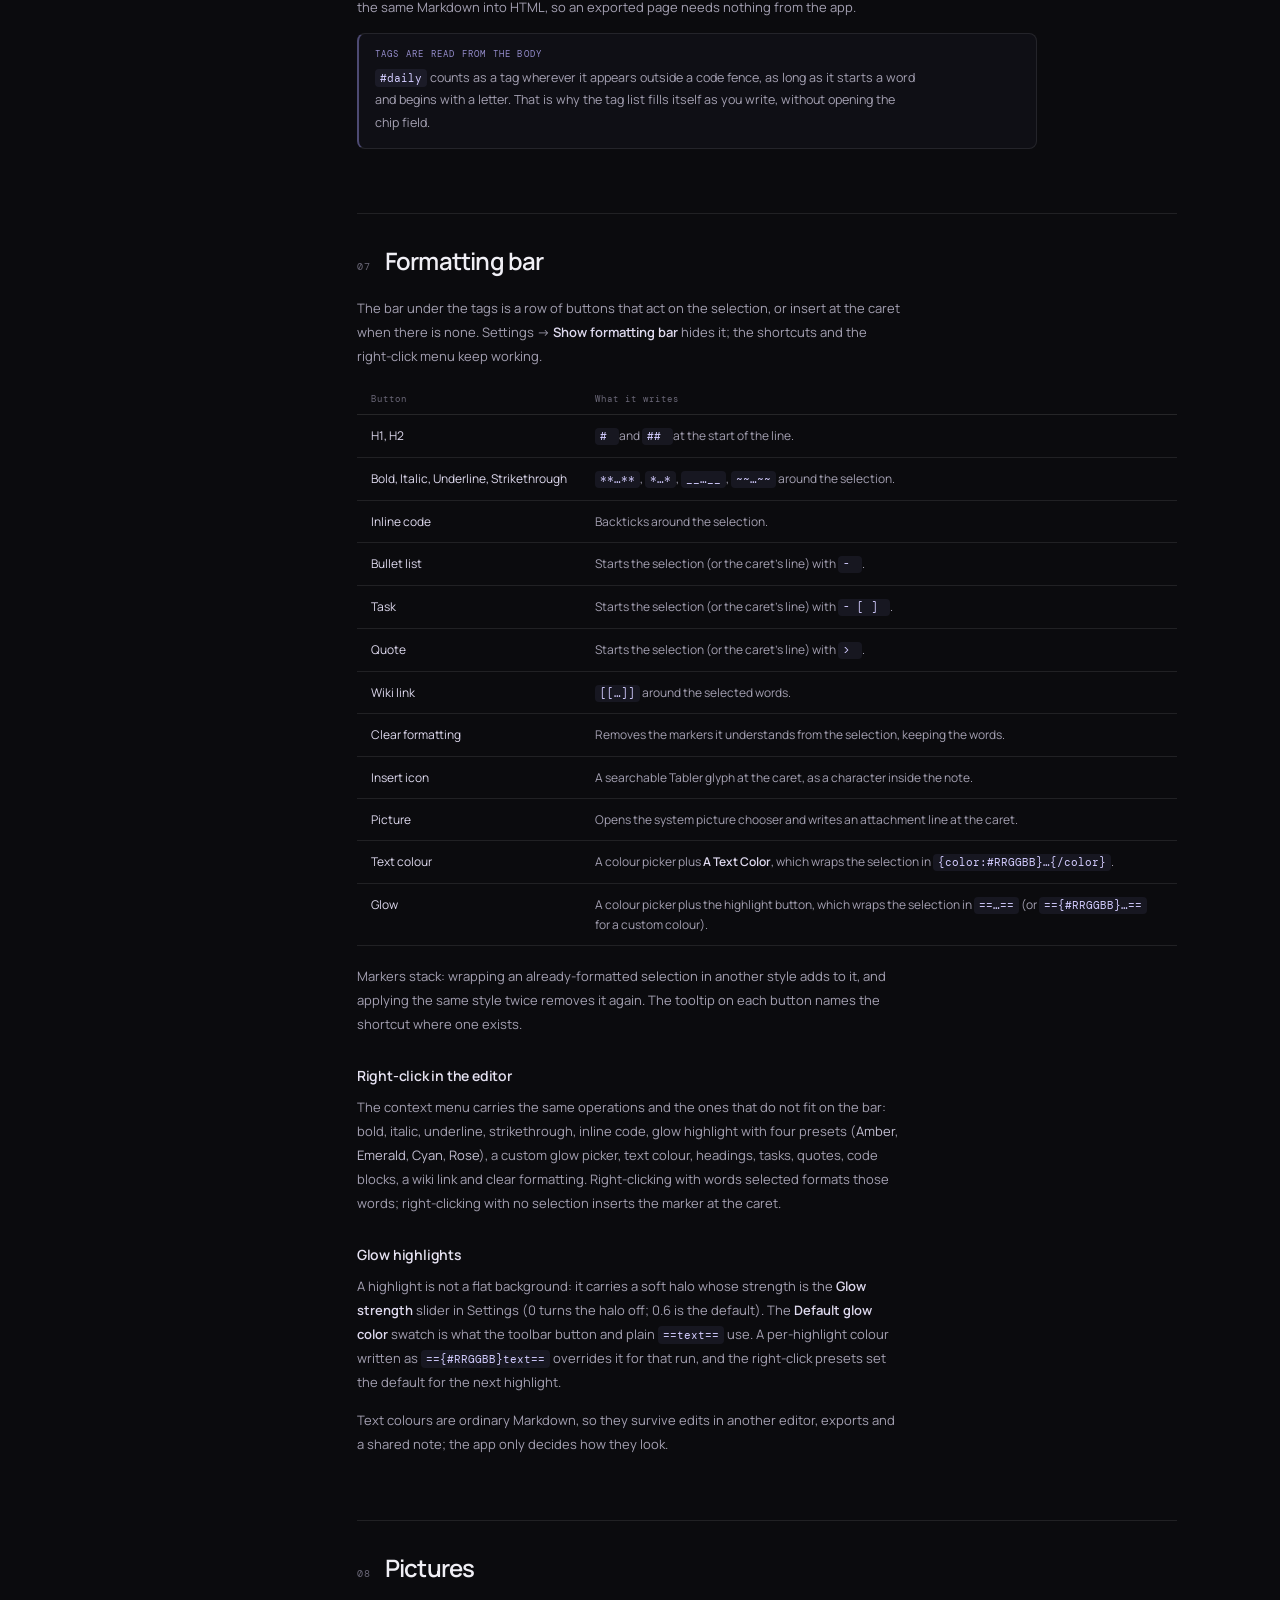
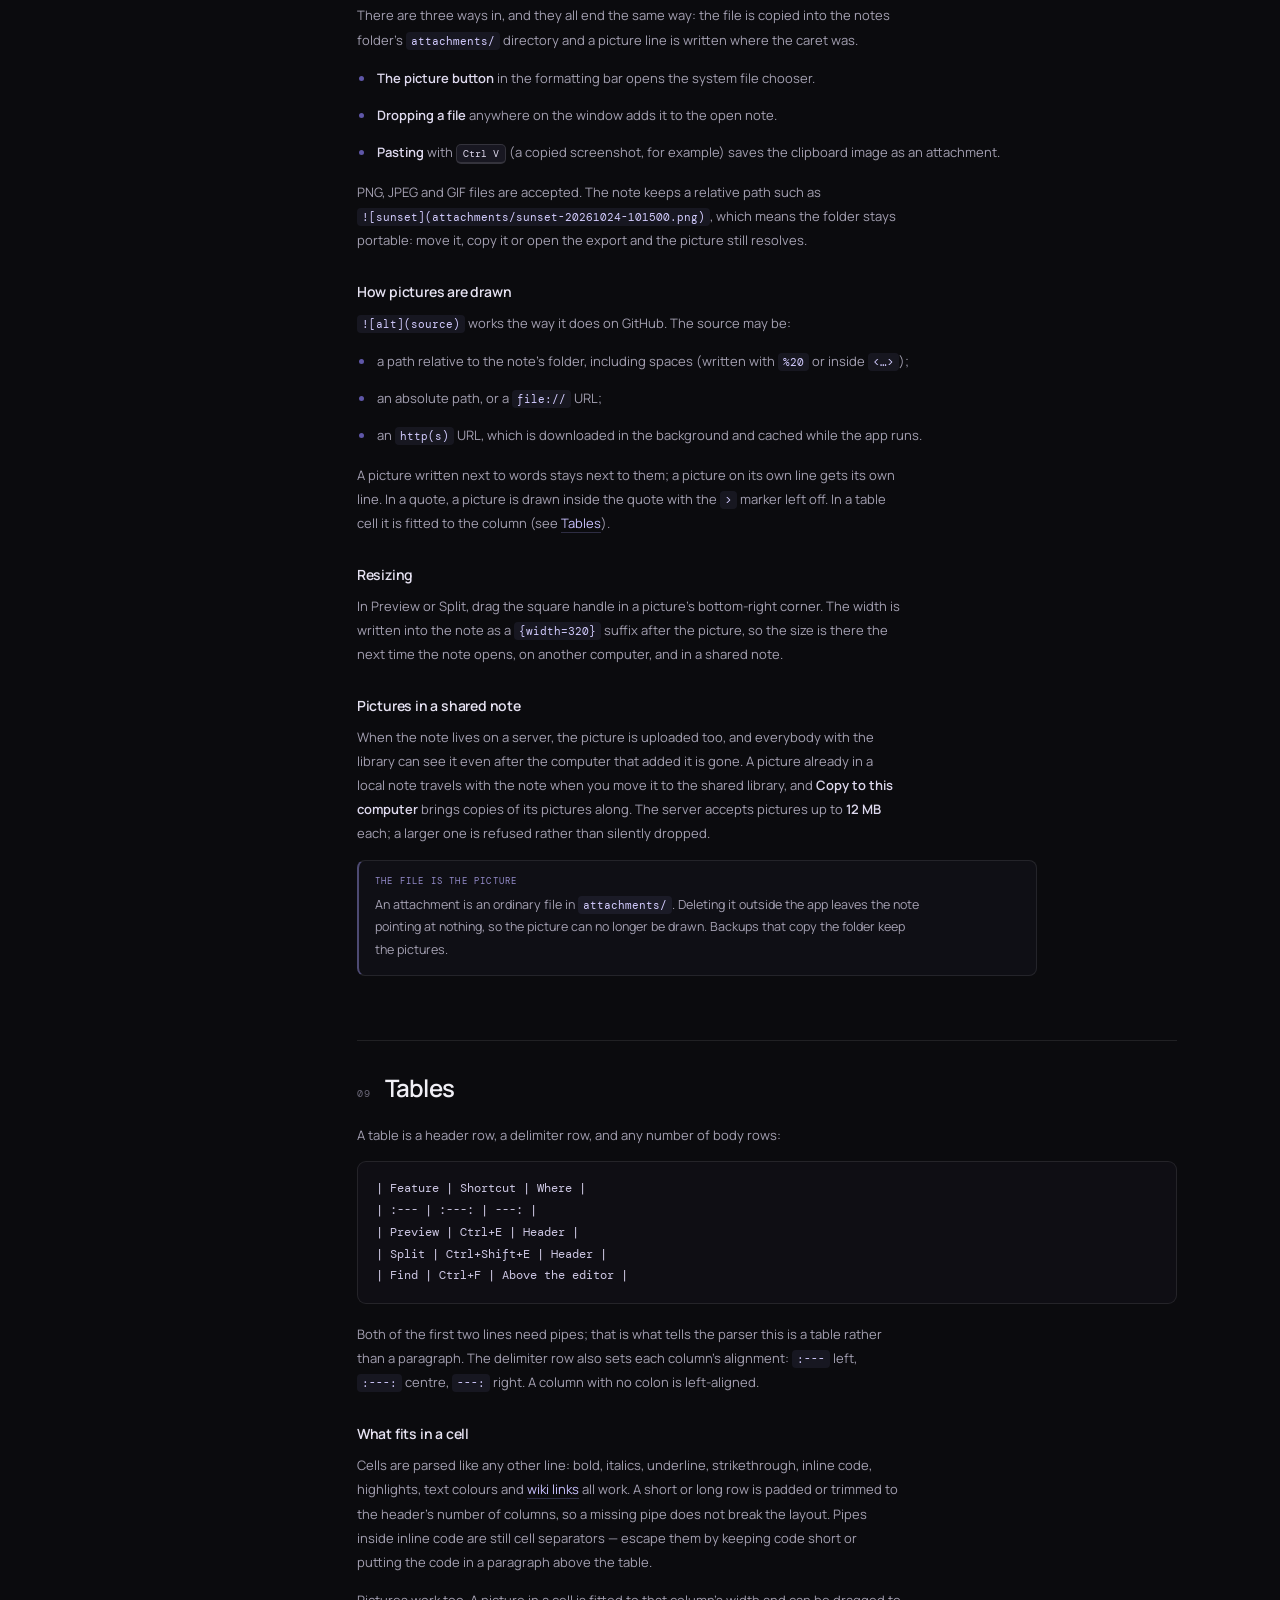
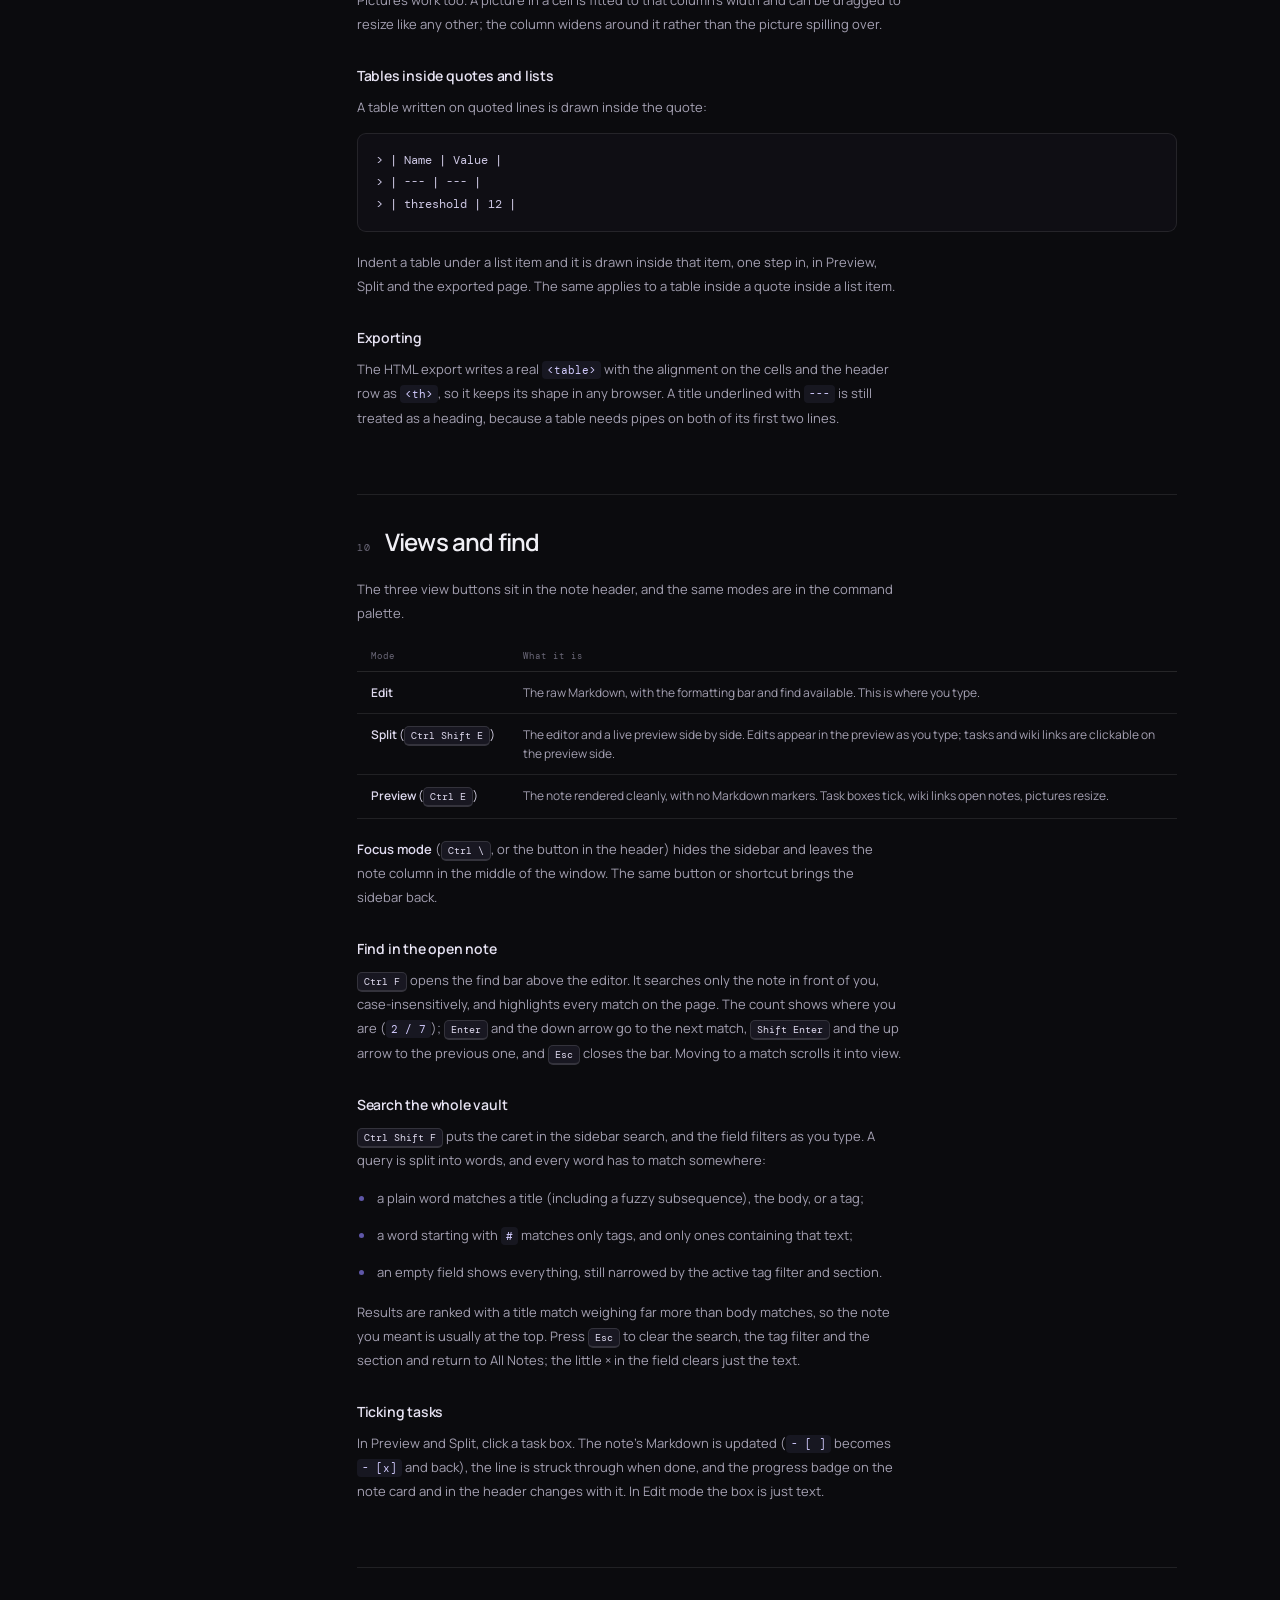
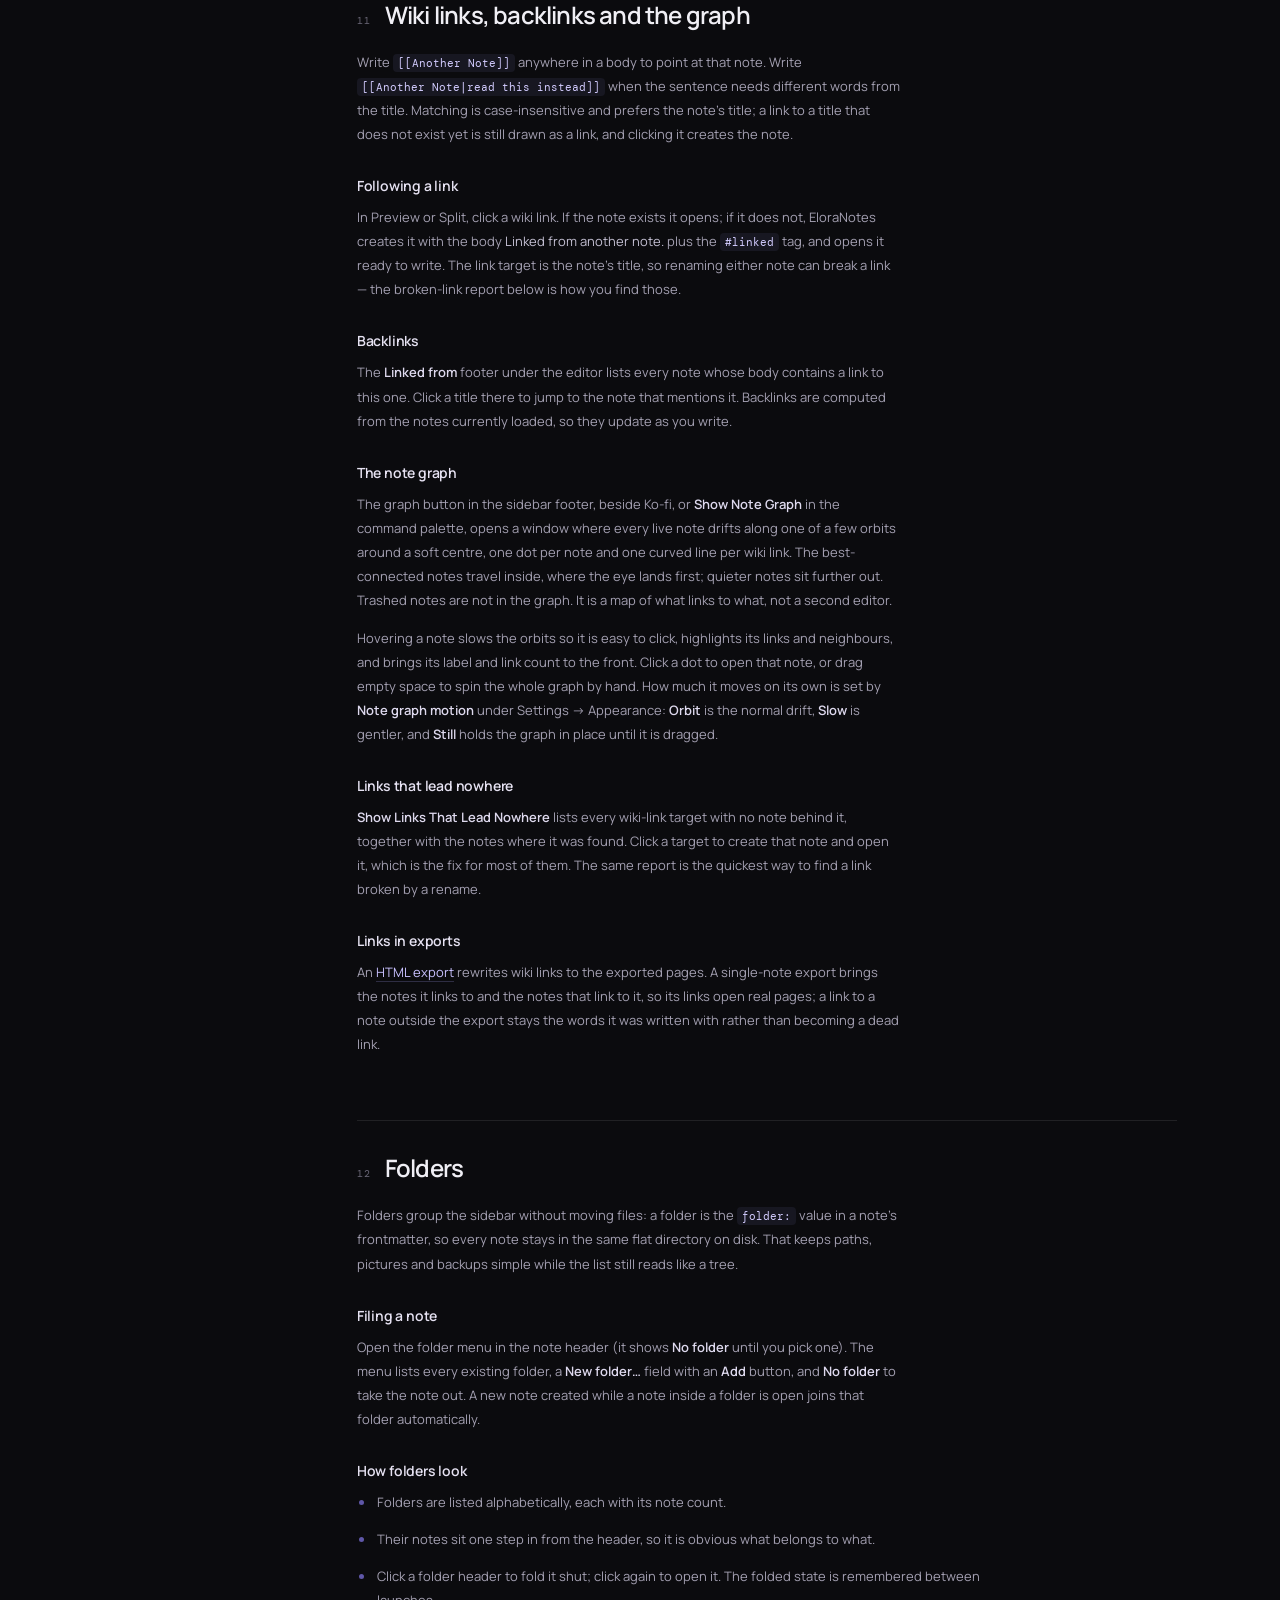
==== commit 46253cd0: "Document AI assistants, assistant limits and the new server installers - New sections: AI assistants" ====
--- a/docs/index.html
+++ b/docs/index.html
@@ -73,6 +73,12 @@
         <a href="#connect-trouble">Stuck on Connecting…</a>
       </div>
       <div class="docs-nav-group">
+        <span class="docs-nav-label">ASSISTANTS</span>
+        <a href="#assistants">AI assistants (MCP)</a>
+        <a href="#assistant-safety">Limits, history and undo</a>
+        <a href="#mcp-tools">Tool reference</a>
+      </div>
+      <div class="docs-nav-group">
         <span class="docs-nav-label">REFERENCE</span>
         <a href="#settings">Settings</a>
         <a href="#themes">Themes</a>
@@ -115,6 +121,7 @@
           <li><strong>Keep pictures and tables in the note.</strong> Drop, paste or choose a <a href="#pictures">picture</a>; write pipe <a href="#tables">tables</a> that align and export properly.</li>
           <li><strong>Take it with you.</strong> Export one note or the whole vault as a standalone <a href="#export">HTML site</a>, or import a folder of Markdown files.</li>
           <li><strong>Share a library.</strong> <a href="#sharing">Live editing</a>, presence, per-note <a href="#privacy">privacy</a>, and an identity that survives renaming and follows you to another computer.</li>
+          <li><strong>Work with an AI assistant.</strong> EloraNotes is its own <a href="#assistants">MCP server</a>: an assistant can read, search and write your notes while you watch them appear, you can mark any note <a href="#assistant-safety">read-only for assistants</a>, and every note it overwrites or deletes is kept in an <a href="#assistant-safety">earlier version</a> you can restore.</li>
           <li><strong>Make it yours.</strong> Seven <a href="#themes">themes</a>, per-part colour overrides, text size, glow strength, compact or tall note cards.</li>
           <li><strong>Update itself.</strong> The app checks GitHub on launch, verifies the downloaded build runs, and installs it the way this copy was installed.</li>
         </ul>
@@ -183,8 +190,9 @@
           <li><strong>Search</strong> filters the list as you type. It looks at titles, bodies and tags; see <a href="#tags">Tags, search and sort</a> for the exact rules.</li>
           <li><strong>Notes, Pinned and Trash</strong> switch sections and carry live counts. The trash button appears once something is in the Trash or you are looking at it.</li>
           <li><strong>Filter</strong> opens one menu of every tag with how many notes carry it. The small arrows button beside it orders each group by last edited, created or title.</li>
+          <li><strong>The robot button</strong> beside the sort button appears once an assistant has made or changed a note. It lists only those notes; click it again to leave the filter. See <a href="#assistants">AI assistants</a>.</li>
           <li><strong>The list</strong> draws pinned notes first, then the shared library and its folders, then local folders alphabetically, then unfiled notes under <strong>All Notes</strong>, then the Trash.</li>
-          <li><strong>The footer</strong> holds four buttons: today's daily note, the command palette, the Ko-fi tip jar (which opens <a href="https://ko-fi.com/noxilith" target="_blank" rel="noreferrer">ko-fi.com/noxilith</a> in your browser), and Settings.</li>
+          <li><strong>The footer</strong> holds five buttons: today's daily note, the command palette, the <a href="#links">note graph</a>, the Ko-fi tip jar (which opens <a href="https://ko-fi.com/noxilith" target="_blank" rel="noreferrer">ko-fi.com/noxilith</a> in your browser), and Settings.</li>
         </ul>
 
         <h3>The note header</h3>
@@ -194,6 +202,7 @@
           <li><strong>Note icon</strong> opens a searchable picker of Tabler glyphs, shows the chosen glyph on the note's card, and can remove it again.</li>
           <li><strong>Folder menu</strong> files the note under an existing folder, creates a new one, takes it out of its folder, or moves it to a shared library.</li>
           <li><strong>Lock</strong> — only on a shared note — opens <a href="#privacy">Who can see this note</a>.</li>
+          <li><strong>Robot menu</strong> says whether an assistant made or last changed the note, marks it <em>read-only for assistants</em>, and opens its earlier versions. See <a href="#assistant-safety">Limits, history and undo</a>.</li>
           <li><strong>Statistics</strong> show when the note was last edited, its word and character counts, an estimated reading time, and task progress such as <code>2/3</code>.</li>
           <li><strong>Pin, view toggles, copy and trash</strong>: pin the note, switch between Edit, Split and Preview, copy its Markdown, or move it to the Trash (with a confirmation).</li>
         </ul>
@@ -274,6 +283,8 @@
             <tr><td><code>trashed</code></td><td>Whether it is in the Trash. The file stays in the folder.</td></tr>
             <tr><td><code>tags</code></td><td>Tags assigned with the chips. Inline <code>#tags</code> in the body count too.</td></tr>
             <tr><td><code>icon</code></td><td>The Tabler glyph shown on the card and in the header.</td></tr>
+            <tr><td><code>author</code>, <code>edited_by</code></td><td><code>ai</code> when an assistant made the note, and when it wrote to the note last. Changing the note's text or title yourself removes <code>edited_by</code>.</td></tr>
+            <tr><td><code>mcp_read_only</code></td><td><code>true</code> when assistants may read the note but not change it.</td></tr>
             <tr><td><code>created_at</code>, <code>updated_at</code></td><td>Timestamps used by the Created and Last edited sort orders.</td></tr>
             <tr><td><code>owner</code>, <code>owner_key</code></td><td>On a shared note: who owns it, and the public key that decides it.</td></tr>
             <tr><td><code>private</code>, <code>shared_with</code>, <code>shared_keys</code></td><td>On a shared note: whether it is restricted, the names to print, and the keys allowed in.</td></tr>
@@ -284,12 +295,13 @@
         <p>A new note is named from its title plus the moment it was created, for example <code>meeting-notes-20261024-091244.md</code>. The name is fixed at creation: renaming the note changes <code>title:</code>, not the file, so backups, pictures and the server's copy keep a stable path. Wiki links match titles rather than file names, so renaming a note can still break a link that spells the old title. Two notes created in the same second get a numeric suffix.</p>
 
         <h3>The settings file</h3>
-        <p><code>.elora-settings.json</code> holds the theme, text size, colour overrides, glow, card style, sort order, folded folders, the window's size and position, the last export folder, and — if you use a shared library — the server address, password, your display name and your identifier. It is plain JSON, not encrypted, so treat the notes folder like you would a password file if you have connected to a server. Deleting the file resets the look and the connection; deleting it does not touch any note.</p>
+        <p><code>.elora-settings.json</code> holds the theme, text size, colour overrides, glow, card style, sort order, folded folders, the window's size and position, the last export folder, and — if you use a shared library — the server address, password, your display name and your identifier. It is plain JSON, not encrypted, so treat the notes folder like you would a password file if you have connected to a server. Deleting the file resets the look and the connection; deleting it does not touch any note. It also lists the shared-library notes that assistants may read but not change.</p>
 
         <h3>Pictures and the Import folder</h3>
         <ul>
           <li><code>attachments/</code> holds every picture added by the button, a drop or a paste. Notes refer to them by relative path.</li>
           <li><code>Import/</code> is where you drop <code>.md</code> files for the import command. It is created the first time you run an import.</li>
+          <li><code>.history/</code> is a hidden folder of earlier copies of notes, one subfolder per note. It appears the first time an assistant overwrites or deletes a note; see <a href="#assistant-safety">Limits, history and undo</a>.</li>
           <li>Nothing else is added to the folder by the app. There are no caches or databases to clean up.</li>
         </ul>
         <p>To back up your notes, copy the whole folder; <a href="#server">a shared library</a> is a folder too. Keep the server's own data folder as well if you run one — it holds the certificate, the people list and the library.</p>
@@ -477,7 +489,7 @@
         <p>The <strong>Linked from</strong> footer under the editor lists every note whose body contains a link to this one. Click a title there to jump to the note that mentions it. Backlinks are computed from the notes currently loaded, so they update as you write.</p>
 
         <h3>The note graph</h3>
-        <p><strong>Show Note Graph</strong> in the command palette opens a window where every live note drifts along one of a few orbits around a soft centre, one dot per note and one curved line per wiki link. The best-connected notes travel inside, where the eye lands first; quieter notes sit further out. Trashed notes are not in the graph. It is a map of what links to what, not a second editor.</p>
+        <p>The graph button in the sidebar footer, beside Ko-fi, or <strong>Show Note Graph</strong> in the command palette, opens a window where every live note drifts along one of a few orbits around a soft centre, one dot per note and one curved line per wiki link. The best-connected notes travel inside, where the eye lands first; quieter notes sit further out. Trashed notes are not in the graph. It is a map of what links to what, not a second editor.</p>
         <p>Hovering a note slows the orbits so it is easy to click, highlights its links and neighbours, and brings its label and link count to the front. Click a dot to open that note, or drag empty space to spin the whole graph by hand. How much it moves on its own is set by <strong>Note graph motion</strong> under Settings → Appearance: <strong>Orbit</strong> is the normal drift, <strong>Slow</strong> is gentler, and <strong>Still</strong> holds the graph in place until it is dragged.</p>
 
         <h3>Links that lead nowhere</h3>
@@ -537,6 +549,8 @@
         <p>The sidebar has two card styles. The default is a compact one-line row: a small icon and the title, so about twice as many notes fit in the list. Hovering a row shows when it was last edited and its tags.</p>
         <p>Settings → <strong>Tall note cards</strong> brings back the taller card, with a date and a tag row. On those cards, Settings → <strong>Show a preview line on note cards</strong> adds the first lines of the note; it is off by default and has no effect on the compact rows, which have no room for it.</p>
         <p>Both styles show a note's own Tabler icon, and — on a shared note somebody else has open — a small brush in each person's colour, which names them on hover. A tall card also carries the date, its tags and a task progress badge such as <code>2/3</code>. Clicking anywhere on a card opens the note; the title is part of the card, so clicking it does not select the text instead.</p>
+
+        <p>A note an assistant creates wears a robot icon until you choose another; see <a href="#assistants">AI assistants</a>.</p>
 
         <h3>Trash</h3>
         <p>The trash button in the header asks for confirmation in place (<strong>Move to Trash</strong> / <strong>Cancel</strong>), then marks the note trashed. Its file stays in the notes folder with <code>trashed: true</code>; it leaves the count, the graph and exports, and appears under <strong>Trash</strong> in the sidebar.</p>
@@ -716,15 +730,22 @@
         </table>
 
         <h3>Linux</h3>
-        <pre><code>chmod +x install-elora-server.sh
-sudo ./install-elora-server.sh</code></pre>
+        <pre><code>curl -fsSLO https://github.com/noxilith/EloraNotes/releases/latest/download/install-elora-server.sh
+sudo bash install-elora-server.sh</code></pre>
         <p>The installer asks for the name people see in their sidebar, the port, and the password everyone connects with. It installs the binary to <code>/usr/local/bin/elora-server</code> (or <code>/opt/elora-server/elora-server</code> when <code>/usr/local</code> is not writable), creates the notes folder, generates a self-signed certificate, registers a systemd service that starts at boot, and opens the port in <code>ufw</code> or <code>firewalld</code> when one of those is in charge. It finishes by printing the addresses to hand out and the short certificate code the first client will ask you to confirm.</p>
         <p>On an immutable system such as NixOS, where <code>/etc/systemd/system</code> is read-only, the installer registers a service for your own account instead: the notes move to <code>~/.local/share/elora-server</code>, lingering is switched on so it still starts at boot, and the summary prints the <code>systemctl --user</code> commands. Set <code>ELORA_SERVICE_MODE=system</code> or <code>ELORA_SERVICE_MODE=user</code> to force one. A certificate left by an interrupted install is carried over, so the code clients already trust does not change.</p>
+
+        <p>Before it changes anything, the installer downloads the server, checks it against the release's <code>SHA256SUMS</code> and test-runs it, so a bad download never replaces a server that works. It then waits until the server is really answering on its port before it says it is running (and prints the service's log if it is not), and refuses a port that another program already uses. A system service is also sandboxed: it can only reach the network and its own data folder. A server name with a <code>%</code> in it is fine, and with the answers in the environment (see <a href="#server">scripted installs</a> below) the script works piped into bash too.</p>
 
         <h3>Windows</h3>
         <p>Open PowerShell as Administrator and run:</p>
         <pre><code>powershell -ExecutionPolicy Bypass -File .\install-elora-server.ps1</code></pre>
-        <p>It asks the same questions, installs the binary, creates the notes folder and certificate, registers the startup task <strong>EloraNotes Server</strong>, and opens the port in Windows Firewall. Run it from an elevated shell so the task and the firewall rule can be created.</p>
+        <p>It asks the same questions, checks the download against <code>SHA256SUMS</code> and test-runs it, installs the binary, creates the notes folder and certificate, registers the startup task <strong>EloraNotes Server</strong>, opens the port in Windows Firewall for that program, and waits until the server is answering. Run it from an elevated shell so the task and the firewall rule can be created. It is written for the Windows PowerShell that ships with Windows (5.1) and also runs in PowerShell 7, on 64-bit Windows.</p>
+        <ul>
+          <li><strong>The task keeps the server running.</strong> It starts at boot as SYSTEM, has no time limit, keeps running on battery power, and is restarted every minute if the server exits. A task made with Windows' defaults is stopped after 72 hours and when a laptop is unplugged.</li>
+          <li><strong>The data folder is private.</strong> <code>C:\ProgramData\EloraNotes Server</code> holds the password in <code>config.json</code> and the certificate's private key, so only Administrators and SYSTEM can open it.</li>
+          <li><strong>Its output is kept.</strong> The server's messages go to <code>server.log</code> in that folder, and the previous run's to <code>server.previous.log</code>.</li>
+        </ul>
 
         <h3>Where the server keeps things</h3>
         <table>
@@ -739,8 +760,24 @@
         <p>The server listens on all interfaces by default (<code>bind: "0.0.0.0"</code>) on port <code>7331</code>. Editing a note's file by hand works — the server re-reads a note's body when it is next opened — but an open note is held in memory, so edit between sessions rather than under a live one.</p>
 
         <h3>Updating, uninstalling and reinstalling</h3>
-        <p>Running the installer again on a machine that already has a server is an update, not a second install. It prints what it found (service, binary, settings, how many notes, the certificate code) and asks whether to <strong>update</strong> it, <strong>uninstall</strong> it and keep the notes, <strong>uninstall</strong> it and delete the notes and certificate, or <strong>cancel</strong>. Updating keeps the notes and the certificate, so the code clients trust does not change.</p>
-        <p>For scripted installs, <code>ELORA_ACTION=update</code>, <code>uninstall</code> or <code>purge</code> skips the question (on Windows, set <code>$env:ELORA_ACTION</code> first). With no answer to the prompt, an existing install is updated.</p>
+        <p>Running the installer again on a machine that already has a server is an update, not a second install. It prints what it found (service, binary and version, settings, how many notes, the certificate code) and asks whether to <strong>update</strong> it, <strong>uninstall</strong> it and keep the notes, <strong>uninstall</strong> it and delete the notes and certificate, or <strong>cancel</strong>.</p>
+        <p>An update changes the program, not the setup. It keeps the name, port, <strong>password</strong>, notes and certificate (so the code clients trust does not change), replaces the binary and restarts the server, which is the only way the new program starts running. It asks <em>Keep the current settings?</em> and only asks for a name, port and password again if you answer no. When you do change them, a notes folder you edited into <code>config.json</code> is kept, and the old port is closed in the firewall. On Linux, if the update fails part way, the server that was running is started again.</p>
+        <p>Uninstalling removes the service, the binary and the firewall rule, and keeps the notes unless you chose to delete them. Notes that <code>config.json</code> points outside the server's own folder are never deleted by the installer.</p>
+
+        <h3>Scripted installs</h3>
+        <p>The answers can come from the environment instead of the prompts (on Windows, set <code>$env:NAME = "…"</code> first). With no terminal to ask in, an existing install is updated.</p>
+        <table>
+          <thead><tr><th scope="col">Variable</th><th scope="col">Meaning</th></tr></thead>
+          <tbody>
+            <tr><td><code>ELORA_ACTION</code></td><td><code>update</code>, <code>uninstall</code> or <code>purge</code>; skips the question.</td></tr>
+            <tr><td><code>ELORA_NAME</code></td><td>The name people see in their sidebar.</td></tr>
+            <tr><td><code>ELORA_PORT</code></td><td>The port, 1024 to 65535.</td></tr>
+            <tr><td><code>ELORA_PASSWORD</code></td><td>The password everyone connects with. On Linux, <code>ELORA_PASSWORD_FILE=/path</code> reads it from a file instead. It is never taken from the command line.</td></tr>
+            <tr><td><code>ELORA_VERSION</code></td><td>Install a specific release, for example <code>0.10.2</code>, instead of the latest.</td></tr>
+            <tr><td><code>ELORA_SERVICE_MODE</code></td><td>Linux only: <code>system</code> or <code>user</code>.</td></tr>
+          </tbody>
+        </table>
+        <p>On an existing install, giving a name, port or password means <em>change the settings</em>; giving none of them keeps what is there.</p>
 
         <h3>Reaching it from another network</h3>
         <p>On the same LAN, use the machine's local address (<code>192.168.1.20</code>) and the port. From outside, forward that TCP port on the router once and give people the public IP or a DNS name; give the server machine a fixed LAN address so the rule keeps pointing at it. If the WAN address the router reports differs from <code>curl -4 ifconfig.me</code>, the connection is behind carrier-grade NAT and no port forward can work — put both machines on a VPN such as Tailscale and use the server's address there.</p>
@@ -762,8 +799,9 @@
 
 # Windows
 Start-ScheduledTask -TaskName "EloraNotes Server"
-Stop-ScheduledTask  -TaskName "EloraNotes Server"</code></pre>
-        <p><strong>Keep the app and the server on the same release.</strong> The library needs both sides to speak the same protocol, so a release that changes it leaves the older side refused until it is updated — and server-side fixes only arrive when the server is. Download the new <code>elora-server</code> from the release, re-run the installer (or replace the binary) and restart the service.</p>
+Stop-ScheduledTask  -TaskName "EloraNotes Server"
+Get-Content "C:\ProgramData\EloraNotes Server\server.log" -Tail 50</code></pre>
+        <p><strong>Keep the app and the server on the same release.</strong> The library needs both sides to speak the same protocol, so a release that changes it leaves the older side refused until it is updated — and server-side fixes only arrive when the server is. Download the new installer from the release and run it again: it keeps your settings, password, notes and certificate, replaces the binary and restarts the service. (Replacing the binary by hand also works, but the service must be restarted for the new one to run.)</p>
 
         <h3>Who is who</h3>
         <p><code>elora-server people</code> manages the name list — which display name is bound to which public key. Running <code>elora-server people</code> or <code>elora-server people list</code> prints every claimed name with its key. The short form beside <strong>Your key</strong> in Settings is yours.</p>
@@ -801,6 +839,7 @@
         <p>A wrong password or an outdated client says so by itself. Being stuck at <em>Connecting…</em> means the connection never got through; the app gives up on an address after a few seconds and shows the reason under the state line. The usual causes, in the order worth checking:</p>
         <ul>
           <li><strong>The server is not running.</strong> On the server machine: <code>systemctl status elora-server</code>, then <code>journalctl -u elora-server -n 30 --no-pager</code>.</li>
+          <li><strong>"Could not send the handshake: Resource temporarily unavailable" on a server far away.</strong> App builds before 0.10.1 allowed the encrypted handshake only a few milliseconds, so a server further away than the local network could be refused. Update the app to 0.10.1 or newer; the server needs no change.</li>
           <li><strong>It is listening on the wrong address.</strong> <code>ss -ltn | grep 7331</code> should show <code>0.0.0.0:7331</code> or <code>[::]:7331</code>. <code>127.0.0.1:7331</code> means only that machine can reach it: set <code>bind</code> to <code>0.0.0.0</code> in the server's <code>config.json</code> and restart it.</li>
           <li><strong>A firewall drops the port.</strong> The installer opens it in <code>ufw</code> or <code>firewalld</code>; check <code>sudo ufw status</code> if you use another firewall, and check Windows Firewall on a Windows server.</li>
           <li><strong>The router does not forward it.</strong> Forward TCP 7331 to the server machine's LAN address, and give that machine a fixed address so the rule keeps pointing at it.</li>
@@ -812,8 +851,107 @@
       </section>
 
       <!-- 24 ------------------------------------------------------------ -->
+      <section class="docs-section" id="assistants">
+        <h2><span class="num">24</span> AI assistants (MCP)</h2>
+        <p>EloraNotes is its own <a href="https://modelcontextprotocol.io" target="_blank" rel="noreferrer">Model Context Protocol</a> server. Start the app with <code>--mcp</code> and an MCP client such as Claude can read, search, write and link your notes, on this computer and in the shared library, with no plugin and no account. It works on the same plain <code>.md</code> files as the window, so both can be open on one notes folder. Available from 0.10.0.</p>
+
+        <h3>Connecting an assistant</h3>
+        <p>Open <strong>Settings → AI assistants (MCP)</strong>. It shows the command that starts the server on this notes folder and copies it two ways: <strong>Copy command</strong> is a ready-made <code>claude mcp add elora-notes -- …</code> line for Claude Code, and <strong>Copy JSON config</strong> is an <code>mcpServers</code> entry for clients that read a config file. The command is the app itself:</p>
+        <pre><code>elora --mcp --dir ~/Documents/EloraNotes</code></pre>
+        <p>An AppImage registers the image and a Flatpak registers <code>flatpak run</code>. The server needs no window, so the same command works from a terminal, a script or a remote session.</p>
+        <p><strong>Test connection</strong> starts the server the way an assistant would, asks for its tools and the vault's facts, and says in a sentence what came back: how many tools and notes, whether it is read-only or limited to a folder, and whether the shared library answered. If the copy you are running sits in a build folder (<code>target/debug</code> or <code>target/release</code>), Settings warns you, because the command stops working the next time that build is replaced; register an installed copy instead.</p>
+
+        <h3>What an assistant can do</h3>
+        <p>An assistant gets 17 tools, listed in the <a href="#mcp-tools">tool reference</a>. It can list, read and search notes (titles, bodies and tags), follow wiki links and backlinks, browse tags and folders, find links that lead nowhere, create and edit notes, rename a note (every <code>[[link]]</code> to it is rewritten), change a note's tags, folder, pin and icon, move notes to the Trash and restore them, and write the daily note. Permanent deletion works only on a note that is already in the Trash and has to be confirmed.</p>
+
+        <h3>It shows up as it happens</h3>
+        <p>EloraNotes watches the notes folder, so a note an assistant creates, edits, trashes or deletes appears in the open window within about a second, with no restart. If it changes the note you have open, the editor shows the new text. A short notice says what happened ("An assistant added …", "… was changed by an assistant").</p>
+        <ul>
+          <li><strong>A robot icon.</strong> A note an assistant creates gets the robot glyph until you choose another icon for it.</li>
+          <li><strong>A robot filter.</strong> Once an assistant has made or changed a note, a robot button appears beside the sort button in the sidebar. It lists only those notes; click it again to leave the filter.</li>
+          <li><strong>Marks in the file.</strong> <code>author: ai</code> on a note an assistant made, and <code>edited_by: ai</code> on a note it wrote to last. The second goes away as soon as you change the note's text or title yourself, so the filter shows what an assistant touched that you have not looked at since.</li>
+        </ul>
+        <p>If you type in a note at the same moment another program saves it, the app keeps the other version as a separate note called "… (edited outside EloraNotes)" instead of overwriting it.</p>
+
+        <h3>The shared library</h3>
+        <p>If you use a <a href="#sharing">shared library</a>, the assistant reaches it too. It connects with the server settings the app saved in <code>.elora-settings.json</code>, <strong>as you</strong>: with your name and your identifier, so the server's own rules about who may see and change a note apply, and it can do whatever you can there. The server's certificate must already be trusted, so connect once from the app first.</p>
+        <p>Shared notes are listed, read, created (<code>create_note</code> with <code>shared: true</code>), edited, renamed, moved between folders, pinned, trashed and deleted like local ones, and are marked <code>shared</code> in the results. A few things differ:</p>
+        <ul>
+          <li>Search matches a shared note's title, tags and folder, not its text; <code>read_note</code> gives the text.</li>
+          <li>Renaming a note rewrites links to it in notes on this computer, not inside shared notes.</li>
+          <li>Earlier versions are not kept for shared notes, and shared notes carry no <code>author</code> or <code>edited_by</code> mark: the server owns their files.</li>
+        </ul>
+        <p>If the server cannot be reached, the local notes keep working and the results say why the shared ones are missing. <code>--no-shared</code> leaves the library out altogether.</p>
+
+        <h3>When it does not work</h3>
+        <ul>
+          <li><strong>The tools are missing after you registered the server.</strong> MCP clients load their servers when a session starts; start a new session.</li>
+          <li><strong>"Could not start" in Test connection.</strong> The path in the command is wrong or the file moved. Register the command Settings shows now.</li>
+          <li><strong>The shared library is unavailable.</strong> The result says why: the server's certificate has not been trusted yet (connect once from the app), your name or identifier is not set under <strong>Settings → Shared library</strong>, or the server is unreachable. The assistant retries after about half a minute.</li>
+          <li><strong>A change is refused.</strong> The note is marked read-only for assistants, or the server was started read-only or limited to another folder; see <a href="#assistant-safety">Limits, history and undo</a>.</li>
+        </ul>
+      </section>
+
+      <!-- 25 ------------------------------------------------------------ -->
+      <section class="docs-section" id="assistant-safety">
+        <h2><span class="num">25</span> Limits, history and undo</h2>
+        <p>Three things keep you in charge of what an assistant does: a mark on any single note, options on the server, and a copy of whatever it overwrites or deletes.</p>
+
+        <h3>Make a note read-only for assistants</h3>
+        <p>Open the <strong>robot menu</strong> in the note's header and tick <strong>Assistants can read, not change</strong>. The assistant can still read the note and follow its links, but it cannot edit, rename, change the properties of, trash or delete it, and renaming another note will not rewrite the links inside it. No assistant tool can untick the box.</p>
+        <p>On a note on this computer the mark is <code>mcp_read_only: true</code> in the note's own frontmatter, so it travels with the file. A shared note has no file here, so the mark is kept in <code>.elora-settings.json</code> on this computer only: another person's assistant, or one working directly on the server, is not bound by it.</p>
+
+        <h3>Start the server read-only or confined</h3>
+        <p>Settings → AI assistants (MCP) builds these into the command, or add them yourself:</p>
+        <table>
+          <thead><tr><th scope="col">Option</th><th scope="col">Effect</th></tr></thead>
+          <tbody>
+            <tr><td><code>--read-only</code></td><td>Every tool that would change something is refused: creating, editing, renaming, changing properties, trashing, restoring, deleting and the daily note. Reading and searching work.</td></tr>
+            <tr><td><code>--folder NAME</code></td><td>The assistant sees only that folder and the folders inside it. New notes, and the daily note, are filed there, and nothing can be moved out of it.</td></tr>
+            <tr><td><code>--no-shared</code></td><td>Leaves the shared library out even when one is set up.</td></tr>
+          </tbody>
+        </table>
+
+        <h3>Earlier versions</h3>
+        <p>Before an assistant overwrites or deletes a note on this computer, the file as it was is copied into a hidden <code>.history</code> folder inside the notes folder, one subfolder per note. The newest 20 copies of each note are kept, and an identical copy is not saved twice. A note an assistant has only just created has nothing to keep.</p>
+        <p>To undo a change, open the note, open the robot menu and choose <strong>Earlier versions…</strong>. The window lists the copies by time and word count and previews the one you select. <strong>Restore this version</strong> puts its text and title back. The note stays where it is — its folder, pin, Trash state and read-only mark are not changed — and the text it had a moment ago is kept first, so a restore can itself be undone.</p>
+        <p>A note that was deleted has no screen of its own. Its copies stay in <code>.history/&lt;note id&gt;/</code>, named by time; copy the one you want back into the notes folder as a <code>.md</code> file.</p>
+
+        <div class="docs-callout is-warn">
+          <span class="label">WHAT THESE LIMITS ARE</span>
+          <p>They limit what the <em>MCP server</em> will do. An assistant that can also run commands or open files on your computer can change the notes folder directly, whatever is marked. To keep an assistant out of notes, give it a server limited with <code>--folder</code> or <code>--read-only</code>, and keep the notes it should not touch where it has no file access.</p>
+        </div>
+      </section>
+
+      <!-- 26 ------------------------------------------------------------ -->
+      <section class="docs-section" id="mcp-tools">
+        <h2><span class="num">26</span> Tool reference</h2>
+        <p>Every tool that takes a <code>note</code> accepts the note's title (case-insensitive) or its id, which is its file name without <code>.md</code>. Results are JSON; every note in them says whether it is <code>shared</code>, whether assistants may change it (<code>read_only</code>) and whether an assistant made it (<code>made_by_ai</code>).</p>
+        <table>
+          <thead><tr><th scope="col">Tool</th><th scope="col">Arguments</th><th scope="col">What it does</th></tr></thead>
+          <tbody>
+            <tr><td><code>vault_info</code></td><td>—</td><td>Where the vault is, how many notes it holds, whether the server is read-only or limited to a folder, and the shared library's status.</td></tr>
+            <tr><td><code>list_notes</code></td><td><code>folder</code>, <code>tag</code>, <code>trashed</code>, <code>limit</code></td><td>Notes, newest first with pinned first, without their text. <code>trashed</code> lists the Trash.</td></tr>
+            <tr><td><code>read_note</code></td><td><code>note</code></td><td>A note's text, tags, folder, links, backlinks and task progress.</td></tr>
+            <tr><td><code>search_notes</code></td><td><code>query</code>, <code>limit</code>, <code>include_trashed</code></td><td>Ranked results with an excerpt. Words are ANDed and a <code>#tag</code> word filters by tag.</td></tr>
+            <tr><td><code>create_note</code></td><td><code>title</code>, <code>body</code>, <code>tags</code>, <code>folder</code>, <code>pinned</code>, <code>icon</code>, <code>shared</code></td><td>Makes a note with a robot icon unless <code>icon</code> is given; <code>shared: true</code> makes it in the shared library.</td></tr>
+            <tr><td><code>update_note</code></td><td><code>note</code> and one of <code>body</code>, <code>append</code>, <code>prepend</code></td><td>Replaces, appends to or prepends to a note's text.</td></tr>
+            <tr><td><code>rename_note</code></td><td><code>note</code>, <code>new_title</code></td><td>Renames a note and rewrites the <code>[[links]]</code> to it in other notes on this computer.</td></tr>
+            <tr><td><code>set_note_properties</code></td><td><code>note</code>, <code>tags</code>, <code>folder</code>, <code>pinned</code>, <code>icon</code></td><td>Changes only what is given. <code>tags</code> replaces the explicit tags (inline <code>#tags</code> stay); an empty <code>folder</code> or <code>icon</code> clears it. The icon must be a Tabler icon name.</td></tr>
+            <tr><td><code>trash_note</code>, <code>restore_note</code></td><td><code>note</code></td><td>Moves a note to the Trash, or back. Trashing unpins it.</td></tr>
+            <tr><td><code>delete_note</code></td><td><code>note</code>, <code>confirm</code></td><td>Deletes a note that is already in the Trash for good; <code>confirm</code> must be true. A copy is kept in the history.</td></tr>
+            <tr><td><code>get_backlinks</code>, <code>get_links</code></td><td><code>note</code></td><td>The notes that link to a note, or the links it makes and whether each one resolves.</td></tr>
+            <tr><td><code>list_tags</code>, <code>list_folders</code></td><td>—</td><td>Every tag or folder with the number of notes in it.</td></tr>
+            <tr><td><code>daily_note</code></td><td><code>append</code></td><td>Today's daily note, made from the template if it does not exist yet; <code>append</code> adds text to the end.</td></tr>
+            <tr><td><code>find_unresolved_links</code></td><td>—</td><td>Every <code>[[link]]</code> that points at a note that does not exist.</td></tr>
+          </tbody>
+        </table>
+        <p>An assistant never gets a tool to change the read-only mark, the server's options or the history.</p>
+      </section>
+
+      <!-- 27 ------------------------------------------------------------ -->
       <section class="docs-section" id="settings">
-        <h2><span class="num">24</span> Settings</h2>
+        <h2><span class="num">27</span> Settings</h2>
         <p>Settings opens from the footer gear or <kbd>Ctrl ,</kbd>. The window scrolls, because it also carries the notes path, the shortcut reference and the library controls. Every change applies immediately and is saved to <code>.elora-settings.json</code>.</p>
         <table>
           <thead><tr><th scope="col">Setting</th><th scope="col">What it does</th><th scope="col">Default</th></tr></thead>
@@ -830,6 +968,7 @@
             <tr><td>Notes folder</td><td>The path in use, with <strong>Copy path</strong>.</td><td><code>Documents/EloraNotes</code></td></tr>
             <tr><td>Shortcuts</td><td>A compact reference: formatting, find, search, palette, Tab and Enter.</td><td>—</td></tr>
             <tr><td>Shared library</td><td>Address, port, password, name, identifier, key, colour, Connect/Disconnect and Forget key. See <a href="#sharing">Shared notes</a>.</td><td>Not connected</td></tr>
+            <tr><td>AI assistants (MCP)</td><td>The command that starts the assistant server on this notes folder, with <em>Read-only</em>, <em>Leave out the shared library</em> and <em>Only this folder</em> options, <strong>Copy command</strong>, <strong>Copy JSON config</strong> and <strong>Test connection</strong>. See <a href="#assistants">AI assistants</a>.</td><td>—</td></tr>
             <tr><td>Updates</td><td>The running version, a check on demand, and <strong>Update and restart</strong>. See <a href="#updates">Updates</a>.</td><td>—</td></tr>
             <tr><td>Reset all settings to defaults</td><td>Restores the theme, colours, text size, bar, cards, graph motion, sort and caret colour; notes, folders and the server profile stay.</td><td>—</td></tr>
           </tbody>
@@ -837,9 +976,9 @@
         <p>Window size, position and maximised state are saved without a setting; so are folded folders, the sort order and the last export folder. The formatting bar's text colour (<code>#4ECDFF</code>) is a formatting default rather than a Settings control — pick another with the colour swatch beside <strong>A Text Color</strong> and it is remembered.</p>
       </section>
 
-      <!-- 25 ------------------------------------------------------------ -->
+      <!-- 28 ------------------------------------------------------------ -->
       <section class="docs-section" id="themes">
-        <h2><span class="num">25</span> Themes</h2>
+        <h2><span class="num">28</span> Themes</h2>
         <p>Pick a theme in Settings or from the command palette; it applies to the whole window at once.</p>
         <table>
           <thead><tr><th scope="col">Theme</th><th scope="col">Character</th></tr></thead>
@@ -865,9 +1004,9 @@
         <p>The window's size and place, the folded folders and the selected theme all persist, so the next launch opens exactly where the last one was left.</p>
       </section>
 
-      <!-- 26 ------------------------------------------------------------ -->
+      <!-- 29 ------------------------------------------------------------ -->
       <section class="docs-section" id="shortcuts">
-        <h2><span class="num">26</span> Keyboard shortcuts</h2>
+        <h2><span class="num">29</span> Keyboard shortcuts</h2>
         <p>On macOS, <kbd>Cmd</kbd> replaces <kbd>Ctrl</kbd> wherever the app accepts <kbd>Cmd</kbd>; the editing shortcuts that are listed with <kbd>Ctrl</kbd> also answer to <kbd>Cmd</kbd>.</p>
         <table>
           <thead><tr><th scope="col">Shortcut</th><th scope="col">Action</th></tr></thead>
@@ -897,9 +1036,9 @@
         <p>Right-clicking in the editor opens the formatting menu, which needs no shortcut. In the command palette, <kbd>↑</kbd>/<kbd>↓</kbd> move and <kbd>Enter</kbd> runs; in the find bar, <kbd>Enter</kbd>/<kbd>Shift Enter</kbd> step through matches.</p>
       </section>
 
-      <!-- 27 ------------------------------------------------------------ -->
+      <!-- 30 ------------------------------------------------------------ -->
       <section class="docs-section" id="updates">
-        <h2><span class="num">27</span> Updates</h2>
+        <h2><span class="num">30</span> Updates</h2>
         <p>On launch the app compares its version with the latest GitHub release. When one is newer it offers <strong>Update now</strong> or <strong>Later</strong>; <strong>Later</strong> dismisses the prompt for that run, and a failed launch-time check (for example while offline) stays silent. Before installing, the downloaded build is started once to prove it runs on this machine.</p>
         <p>What an update does depends on how the copy was installed:</p>
         <ul>
@@ -912,9 +1051,9 @@
         <p><strong>Settings → Updates</strong> shows the version you are running and has the same check on demand, so an update never has to wait for the next launch. The collaboration server is <em>not</em> updated by the app: download the new server build and restart its service as described in <a href="#admin">Server upkeep</a>.</p>
       </section>
 
-      <!-- 28 ------------------------------------------------------------ -->
+      <!-- 31 ------------------------------------------------------------ -->
       <section class="docs-section" id="install">
-        <h2><span class="num">28</span> Install and uninstall</h2>
+        <h2><span class="num">31</span> Install and uninstall</h2>
         <p>Every release ships an installer and a portable build for each platform. Grab them from the <a href="https://github.com/noxilith/EloraNotes/releases/latest" target="_blank" rel="noreferrer">latest release</a>.</p>
         <table>
           <thead><tr><th scope="col">Platform</th><th scope="col">Installer</th><th scope="col">Portable</th></tr></thead>
@@ -954,9 +1093,9 @@
         <p>Your notes are plain <code>.md</code> files and stay where they are either way. Removing the app does not remove them; deleting the notes folder is a separate, deliberate act.</p>
       </section>
 
-      <!-- 29 ------------------------------------------------------------ -->
+      <!-- 32 ------------------------------------------------------------ -->
       <section class="docs-section" id="source">
-        <h2><span class="num">29</span> Run from source</h2>
+        <h2><span class="num">32</span> Run from source</h2>
         <p>You need a Rust toolchain. On Linux, NixOS and macOS the repository includes a launcher that sets up the environment:</p>
         <pre><code>./run.sh</code></pre>
         <p>Otherwise build and run with Cargo:</p>
@@ -967,11 +1106,12 @@
 ./target/release/elora-server run</code></pre>
         <p>Notes and settings are found in <code>Documents/EloraNotes</code> unless you point the app elsewhere with <code>--dir</code> or <code>ELORA_NOTES_DIR</code>.</p>
         <p>For development, <code>cargo test</code> runs the unit and integration suites, and <code>cargo clippy --all-targets -- -D warnings</code> with <code>cargo fmt --check</code> is what CI enforces. The app and server share the protocol in <code>src/net.rs</code>; a client and server built from different protocol versions refuse each other rather than guessing.</p>
-      </section>
-
-      <!-- 30 ------------------------------------------------------------ -->
+        <p>The server installers are tested too. <code>packaging/server/tests/test-install-linux.sh</code> and <code>test-install-windows.ps1</code> run the real installers against stand-ins for systemd, <code>ufw</code>, Task Scheduler and the firewall, and the stand-in that starts the service starts a real <code>elora-server</code>: <code>ELORA_SERVER_BINARY=target/debug/elora-server packaging/server/tests/test-install-linux.sh</code> (the Windows one runs under <code>pwsh</code> on any system).</p>
+      </section>
+
+      <!-- 33 ------------------------------------------------------------ -->
       <section class="docs-section" id="faq">
-        <h2><span class="num">30</span> FAQ</h2>
+        <h2><span class="num">33</span> FAQ</h2>
 
         <h3>Can I sync notes with Dropbox, OneDrive or Syncthing?</h3>
         <p>You can put the notes folder inside a synced folder and let the file sync service copy it. That is file sync, not live collaboration: if two machines edit the same note at the same time, the service will produce a conflicted copy and EloraNotes has no way to merge it. Use the <a href="#sharing">shared library</a> when two people need the same note at the same time; use folder sync for one person moving between machines, and let it settle before editing elsewhere.</p>
@@ -995,7 +1135,7 @@
         <p>In the notes folder with <code>trashed: true</code>, listed under Trash. Nothing is deleted from disk until you choose <strong>Delete Forever</strong>.</p>
 
         <h3>What happens if I edit a note in another editor?</h3>
-        <p>Do it while EloraNotes is closed. The app writes the open note on every keystroke, so an external edit made while the note is open will be overwritten. On the server, a note's body is re-read when it is next opened, so editing server files between sessions is fine.</p>
+        <p>The app watches the notes folder, so a change another program saves shows up in the open window within about a second, including in the note you have open. If you type in the same note at the same moment, the app does not overwrite the other version: it keeps it as a separate note called "… (edited outside EloraNotes)". On the server, a note's body is re-read when it is next opened, so editing server files between sessions is fine.</p>
 
         <h3>How do I reset the look?</h3>
         <p><strong>Reset all settings to defaults</strong> at the bottom of Settings restores theme, colours, sizes, card style and sort. Notes are untouched. For a complete reset, close the app and delete <code>.elora-settings.json</code> from the notes folder — you will lose the server profile and identifier with it, so copy the identifier first if you rely on it.</p>
@@ -1008,11 +1148,20 @@
 
         <h3>How do I back everything up?</h3>
         <p>Copy the notes folder. That includes the settings file, every note and <code>attachments/</code>. If you run a server, copy its data folder as well: the notes, <code>config.json</code>, the certificate and <code>people.json</code> are all in it. Restoring is copying the folders back.</p>
-      </section>
-
-      <!-- 31 ------------------------------------------------------------ -->
+
+        <h3>Can an AI assistant use my notes?</h3>
+        <p>Yes, if you register the app as an MCP server; see <a href="#assistants">AI assistants (MCP)</a>. EloraNotes itself sends your notes nowhere: the assistant's own program talks to the app running on your computer, and what it reads goes wherever that assistant sends its conversation. You choose what it can reach with <a href="#assistant-safety">read-only notes</a> and the <code>--folder</code> and <code>--read-only</code> options.</p>
+
+        <h3>How do I undo something an assistant did?</h3>
+        <p>Open the note, open the robot menu above it and choose <strong>Earlier versions…</strong>: before an assistant overwrites or deletes a note, the old text is kept, and any of the last 20 versions can be restored. A note that was deleted has no screen of its own, but its copies are still in the hidden <code>.history</code> folder inside the notes folder and can be copied back by hand. See <a href="#assistant-safety">Limits, history and undo</a>.</p>
+
+        <h3>Can I keep an assistant away from one note?</h3>
+        <p>Yes: tick <strong>Assistants can read, not change</strong> in the note's robot menu. It can then still read the note, but cannot edit, rename, move, trash or delete it, and it has no tool to untick the box. To keep it away from most of your notes, start the server with <code>--folder</code> so it only sees one folder.</p>
+      </section>
+
+      <!-- 34 ------------------------------------------------------------ -->
       <section class="docs-section" id="license">
-        <h2><span class="num">31</span> License</h2>
+        <h2><span class="num">34</span> License</h2>
         <p>EloraNotes is licensed under the GNU General Public License v3.0 or later. Bundled fonts keep their own licenses: DejaVu and Tabler Icons.</p>
         <p>Source, issues and releases: <a href="https://github.com/noxilith/EloraNotes" target="_blank" rel="noreferrer">github.com/noxilith/EloraNotes</a>.</p>
       </section>
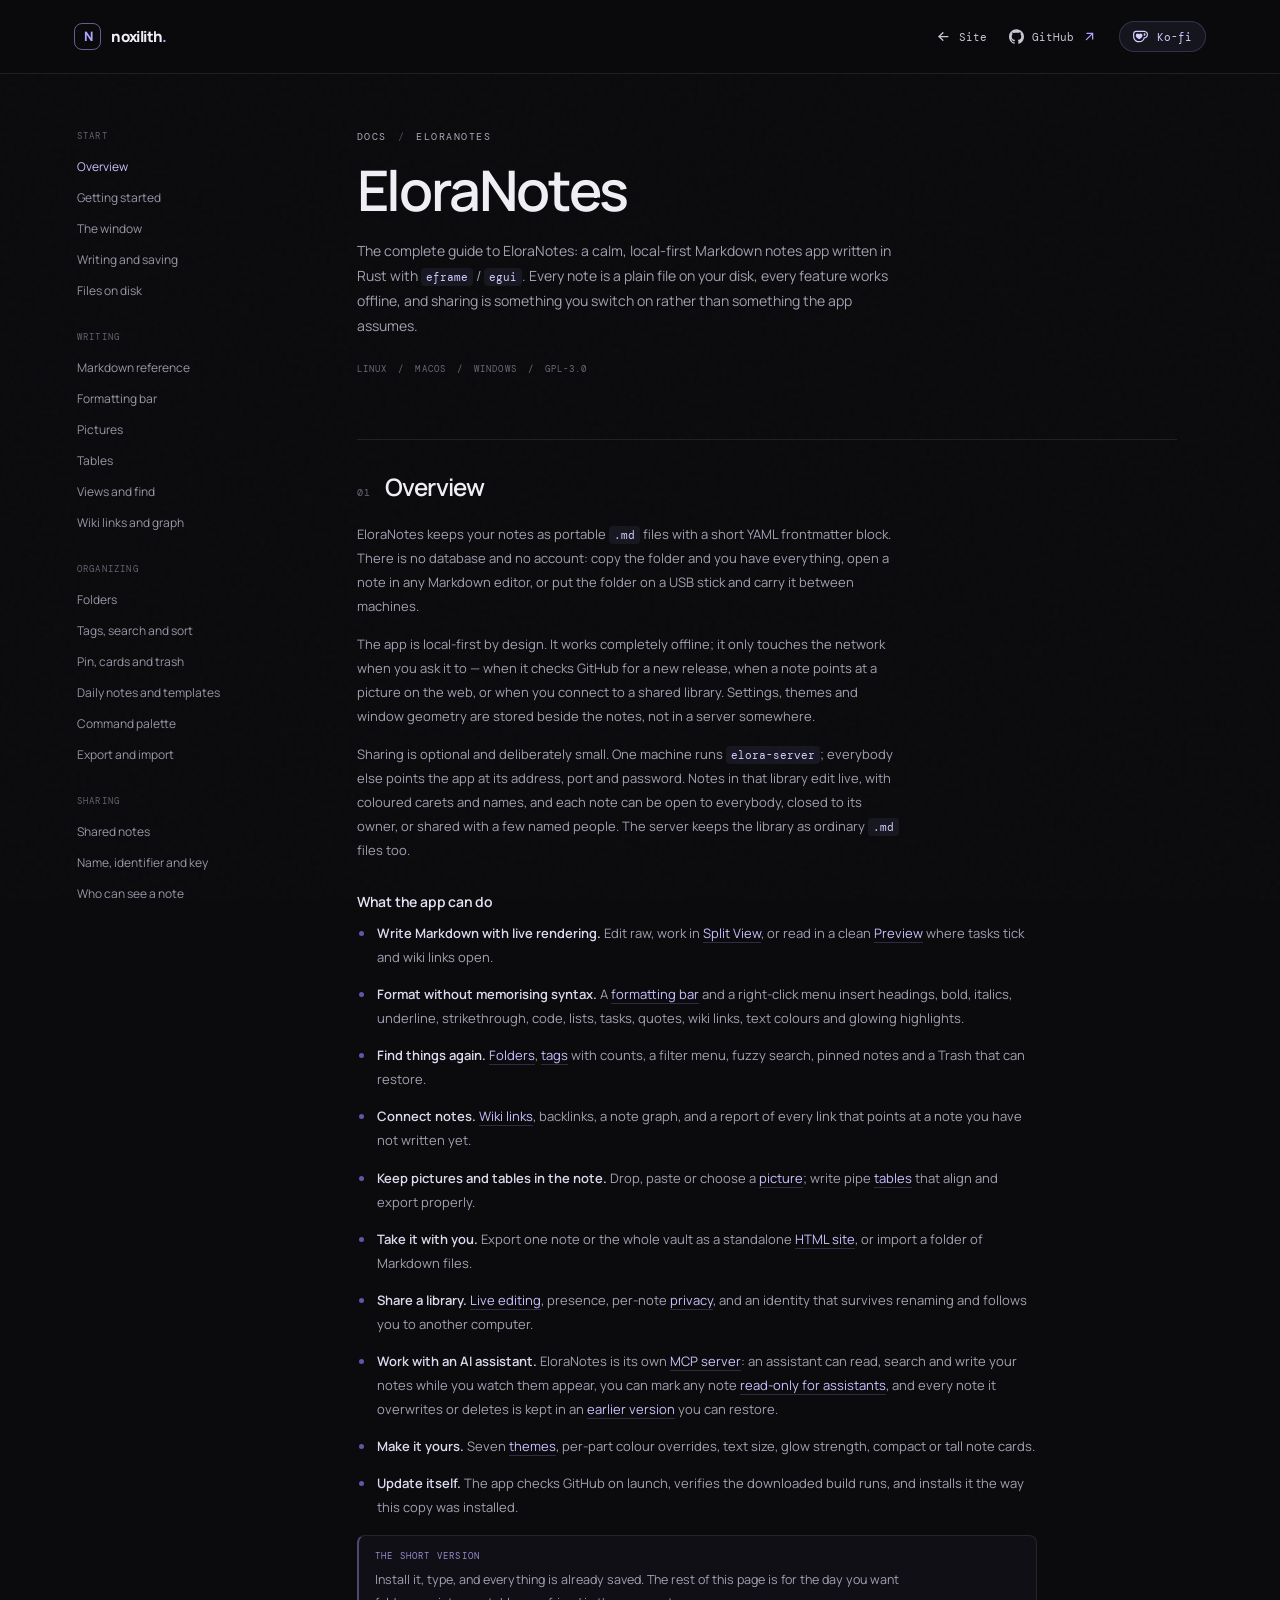
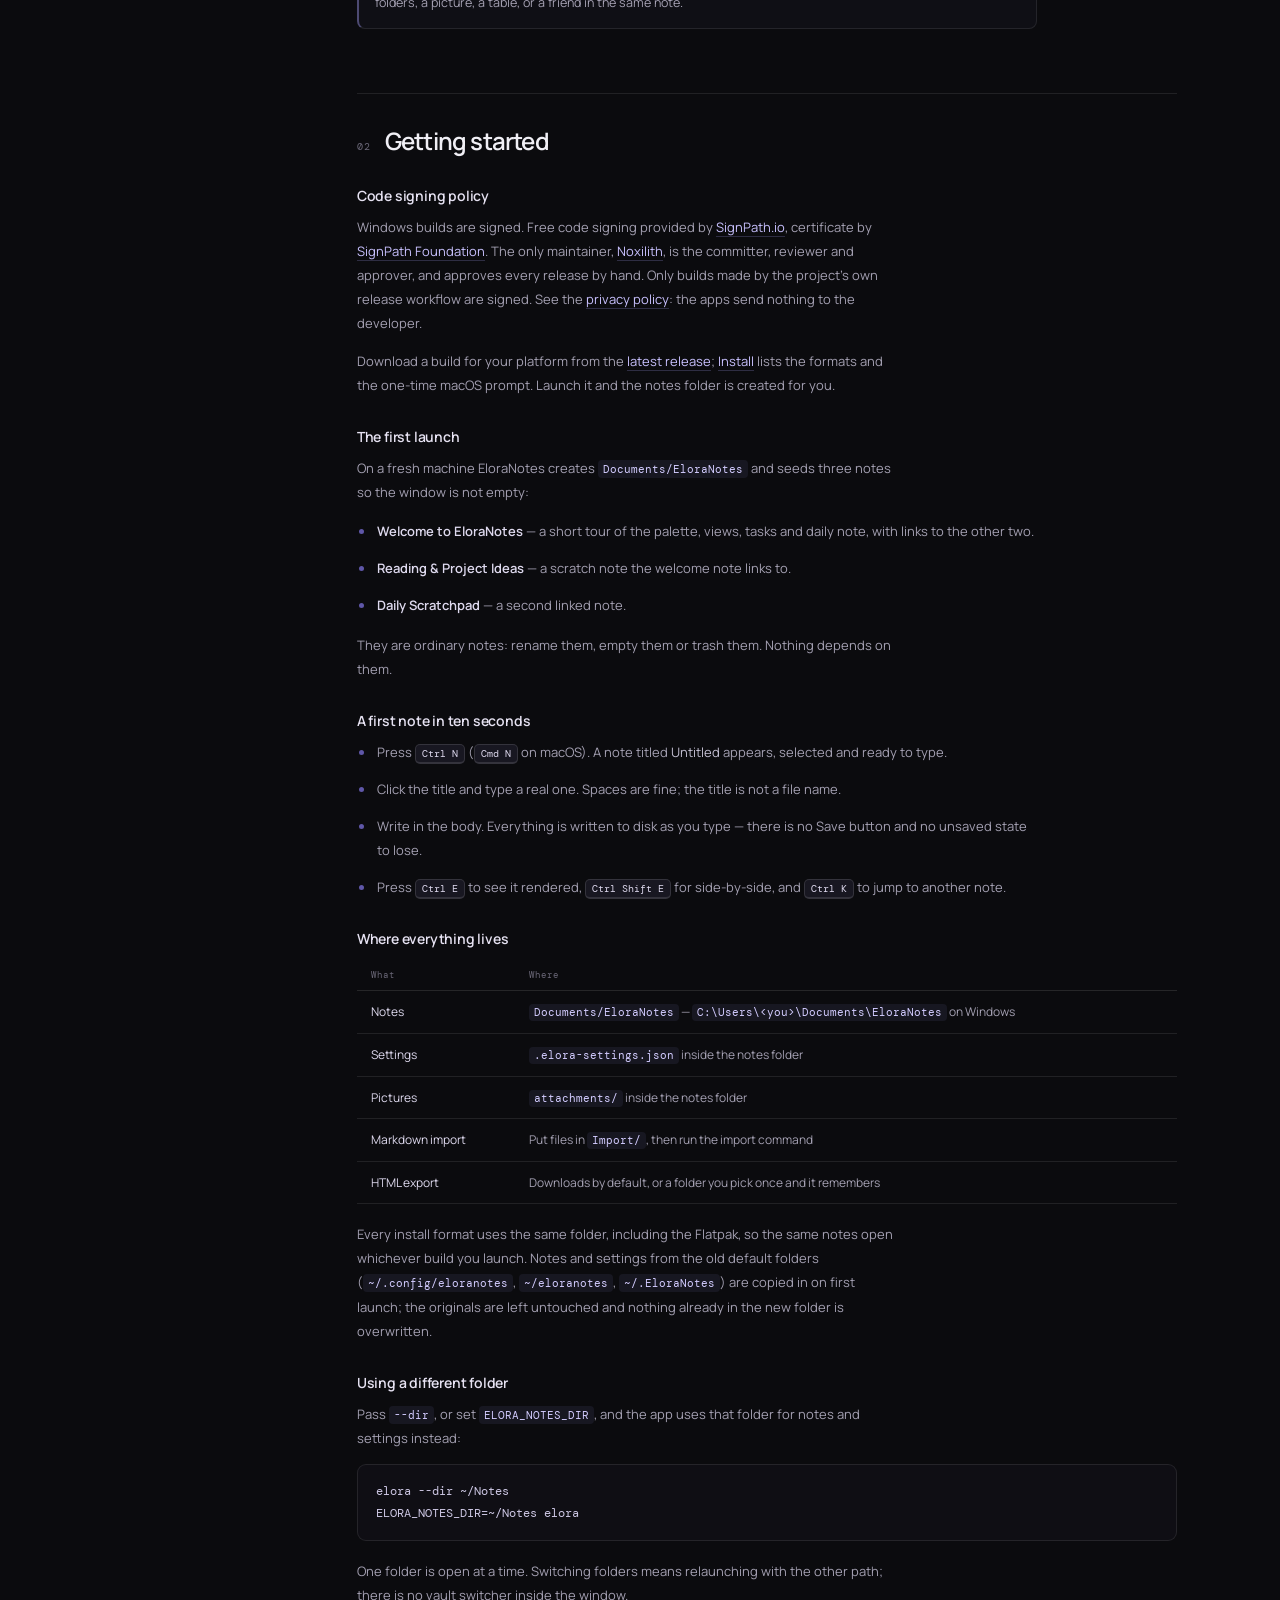
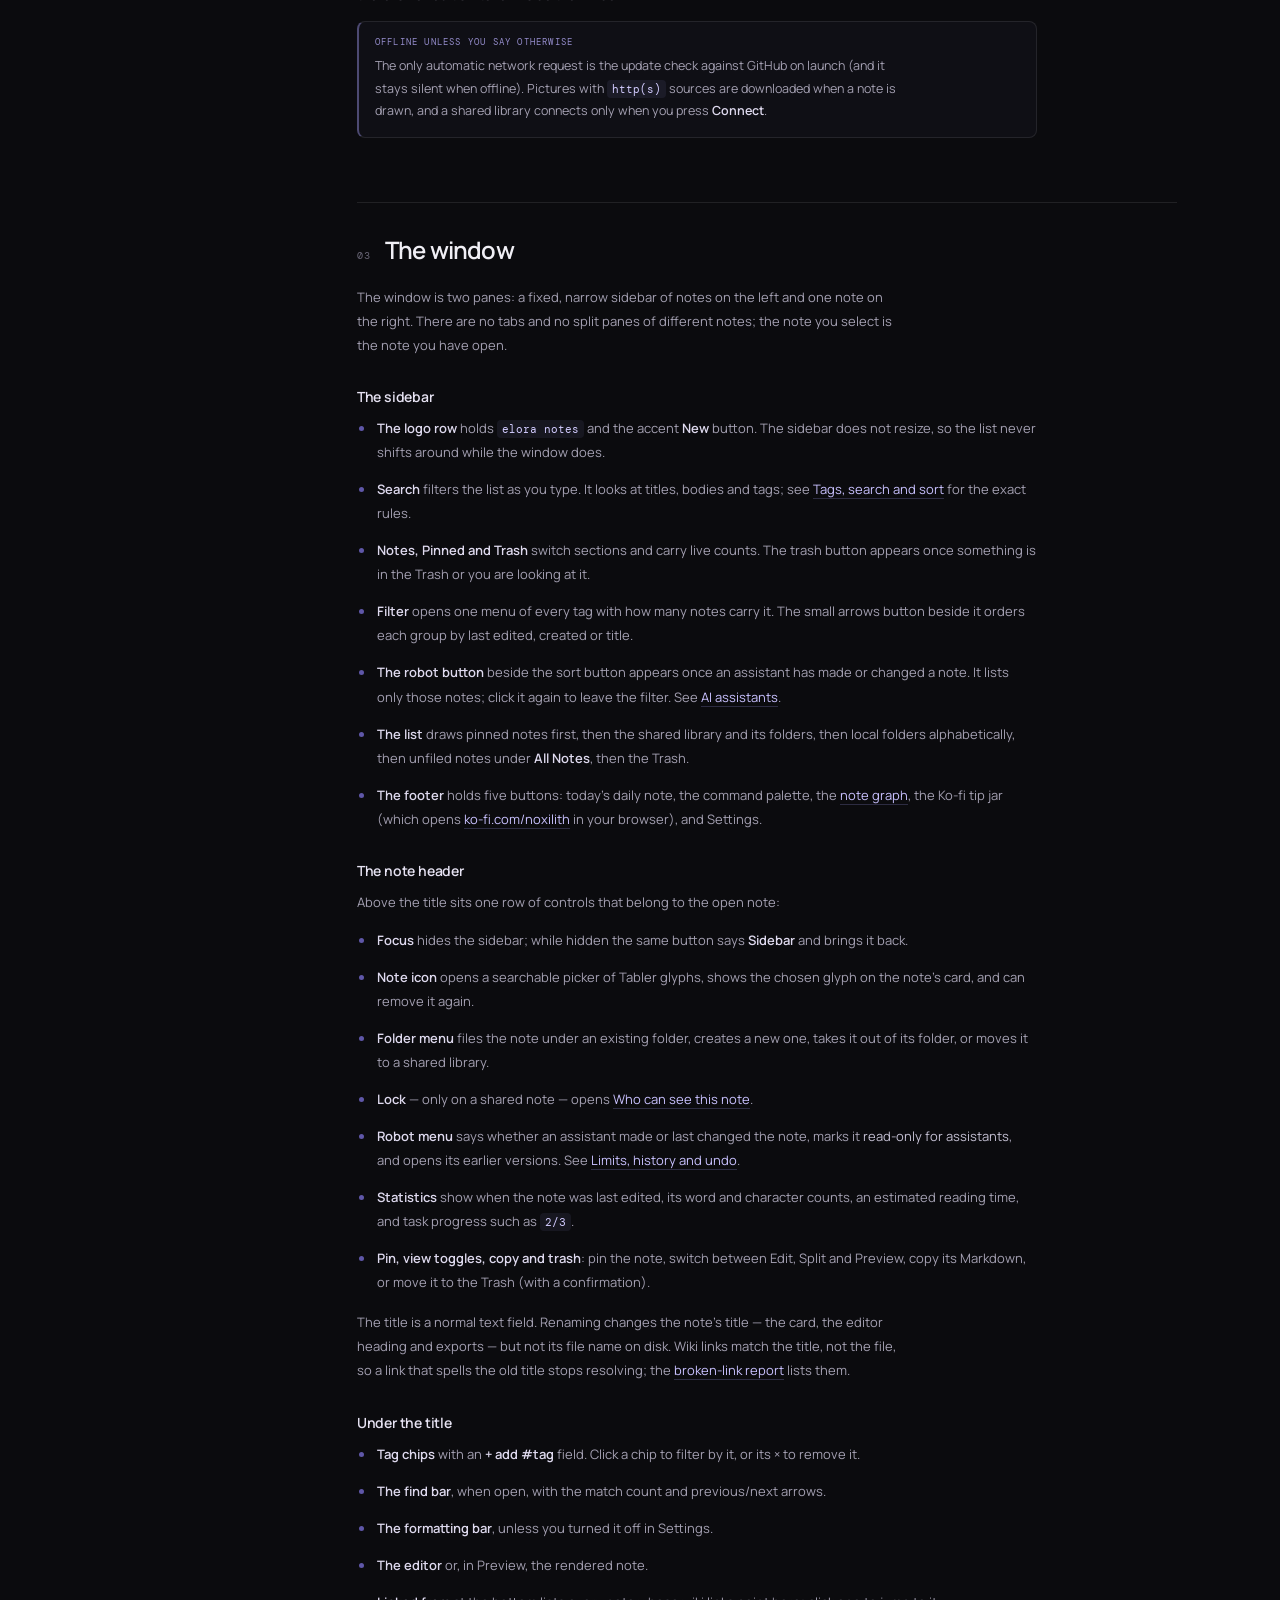
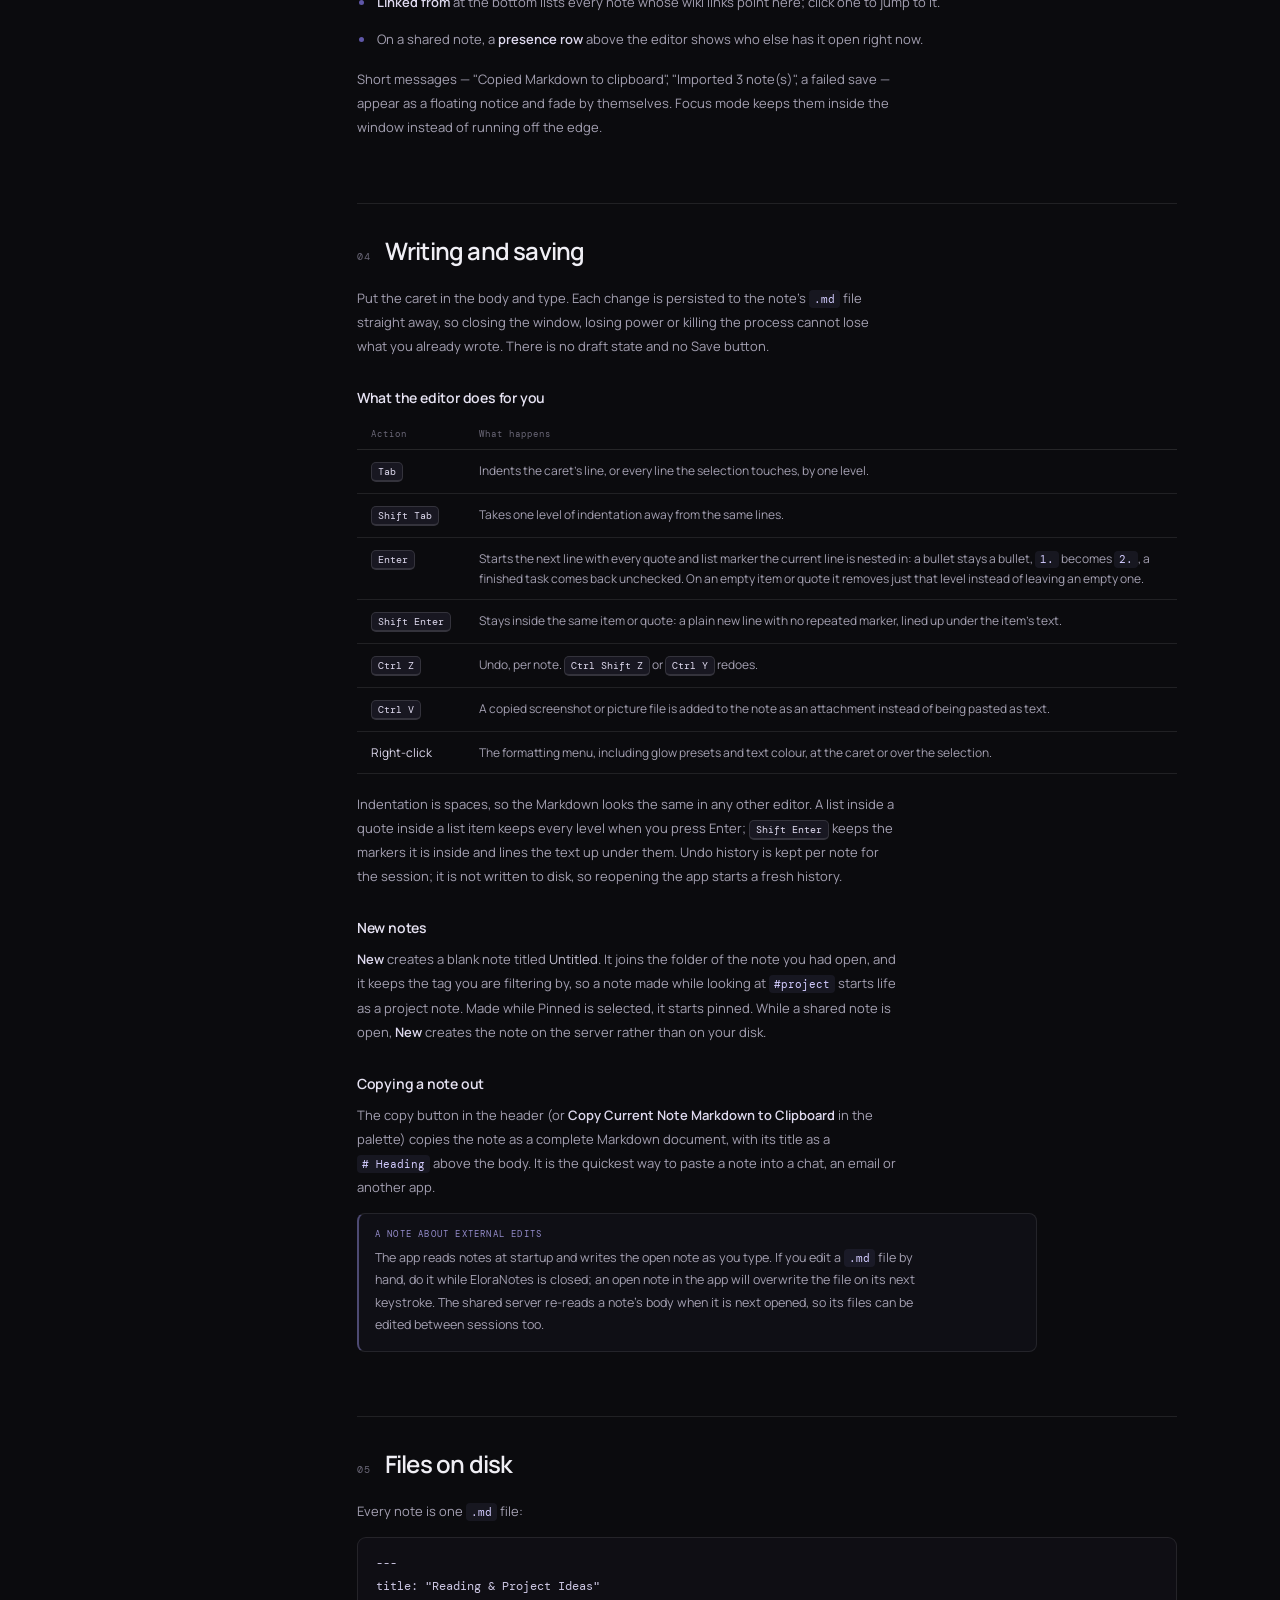
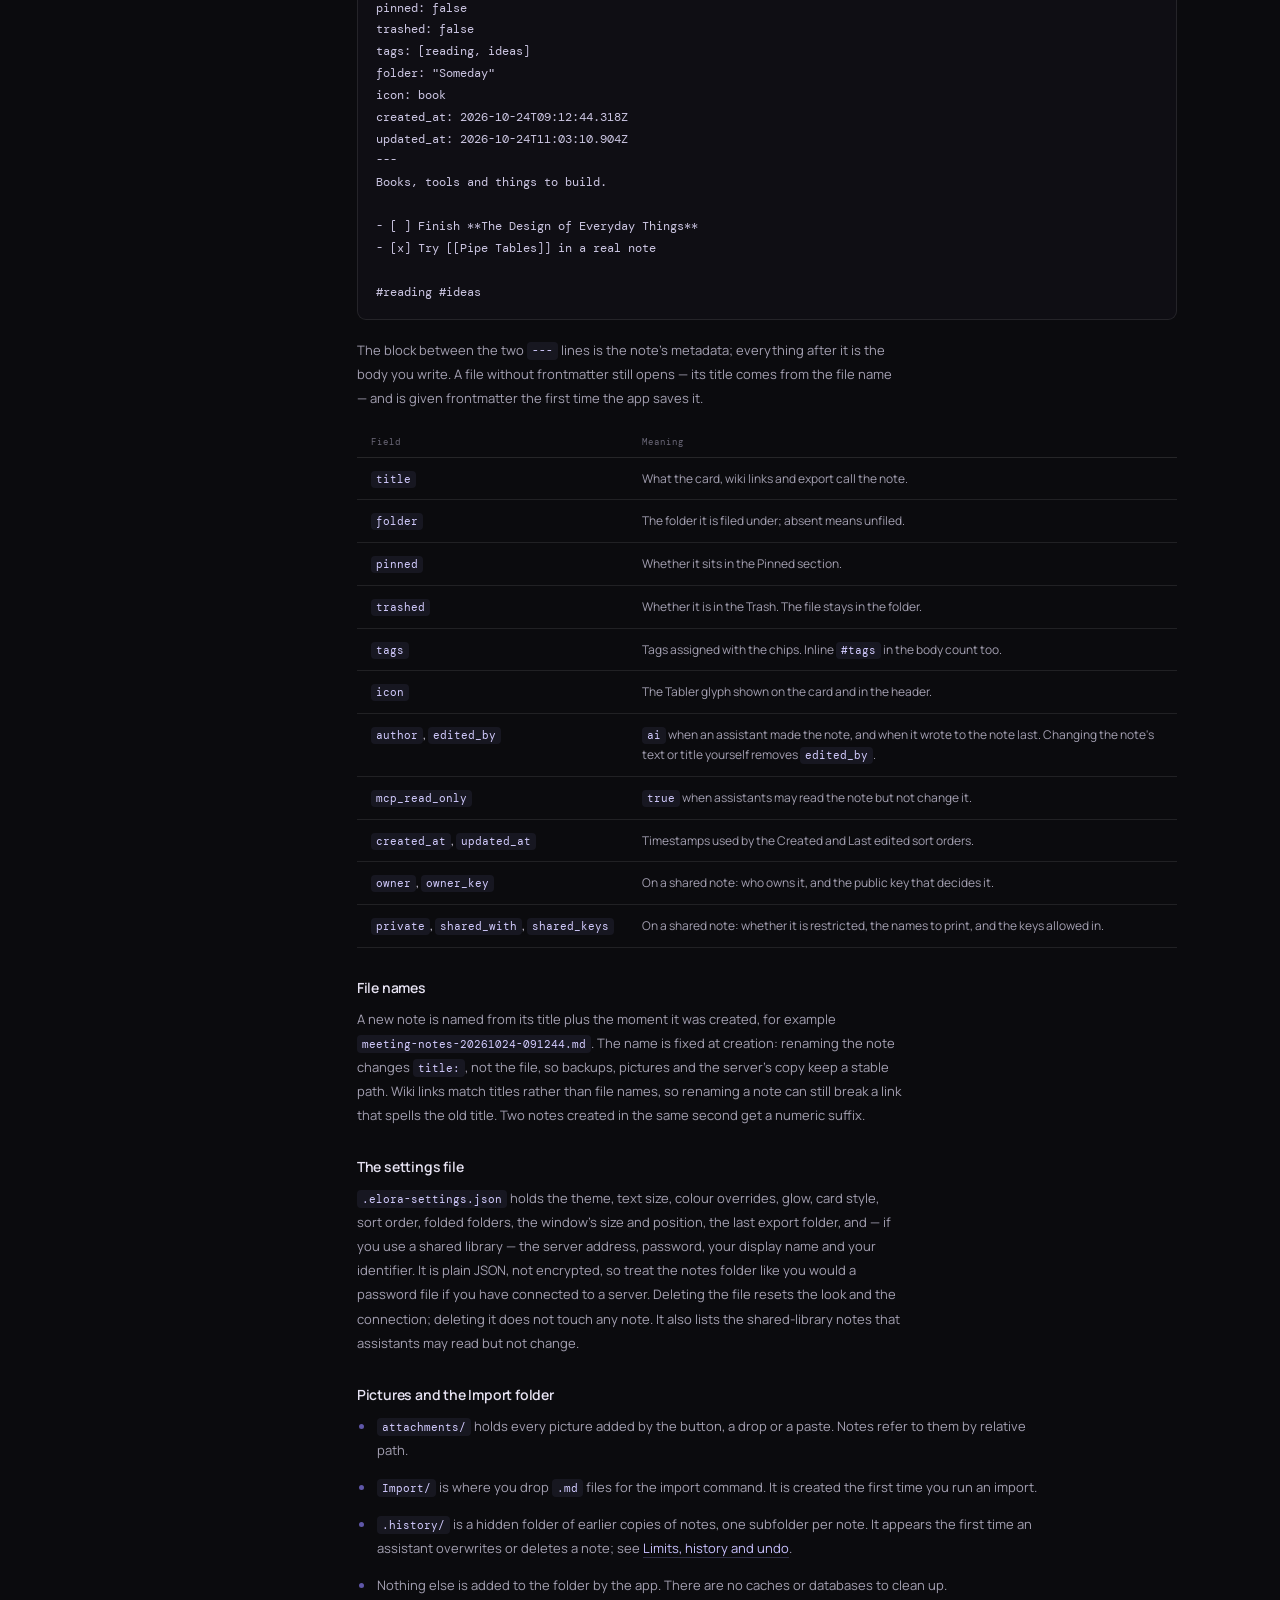
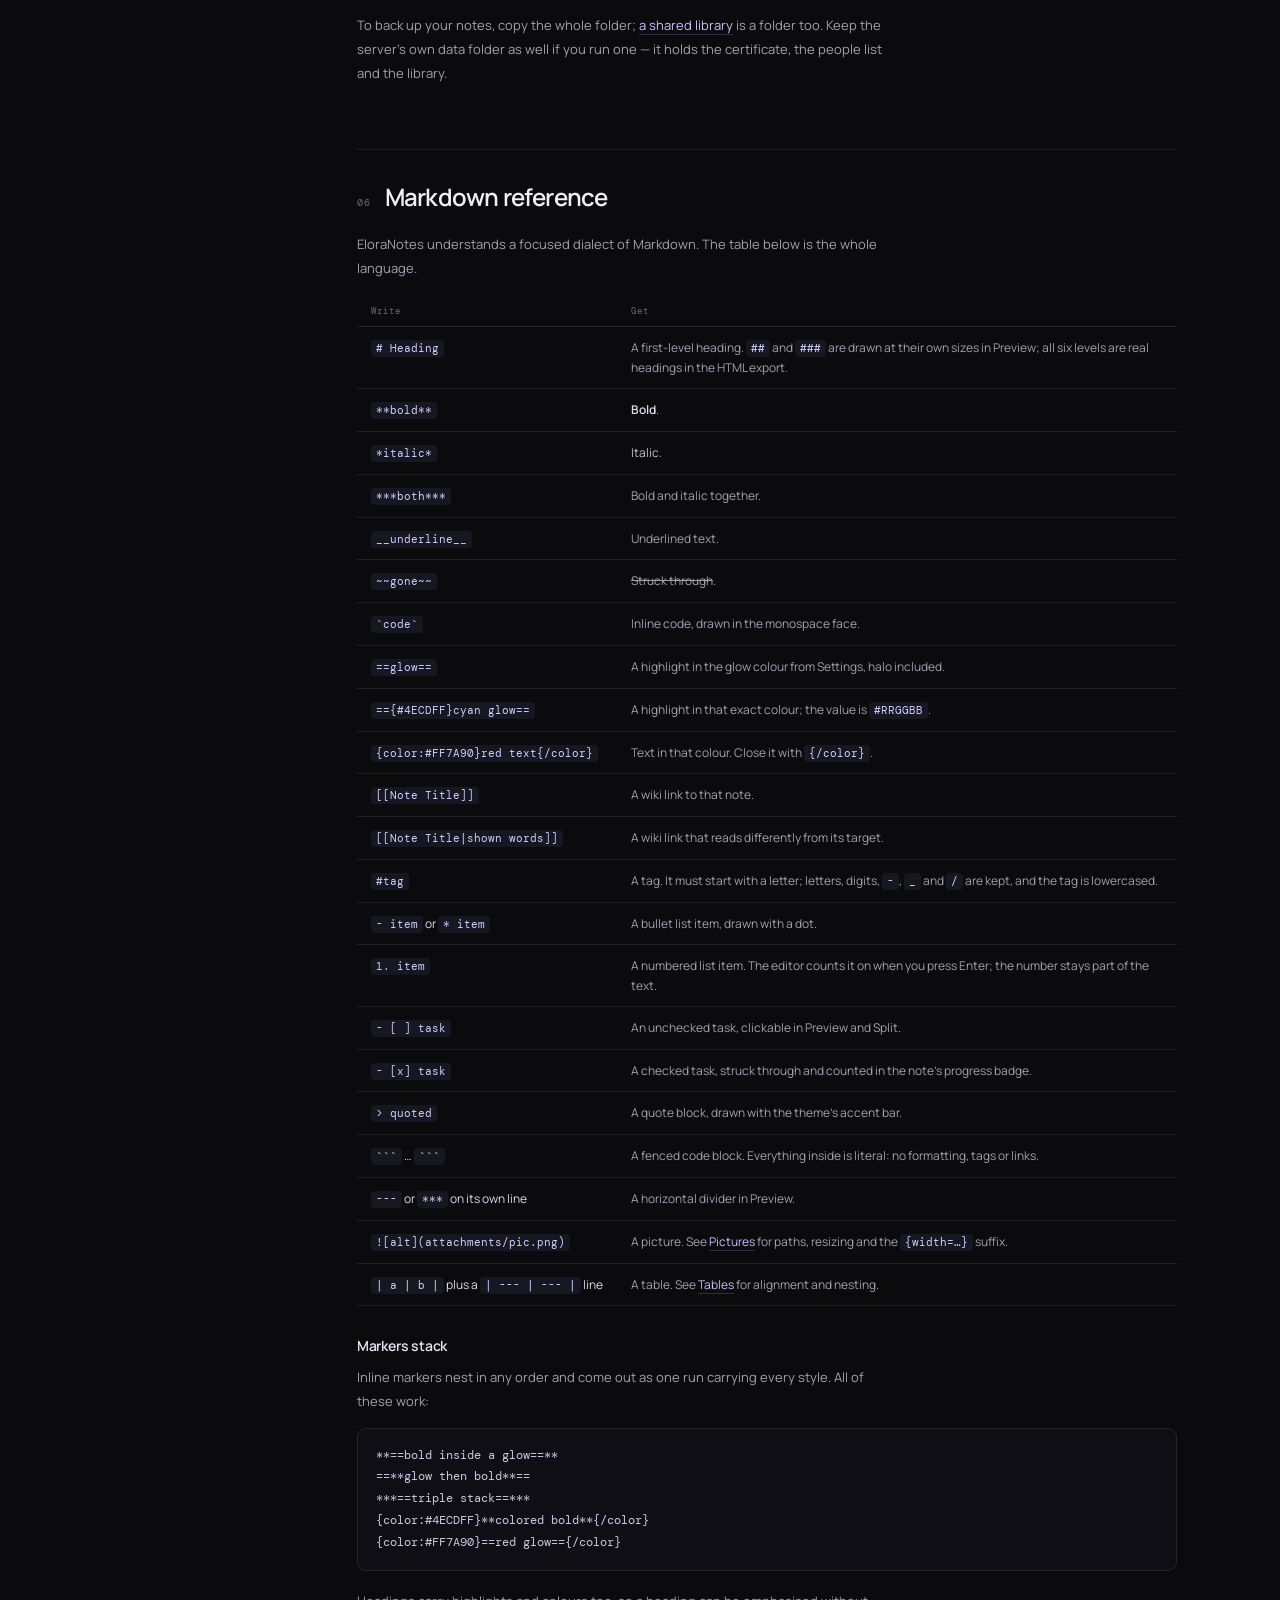
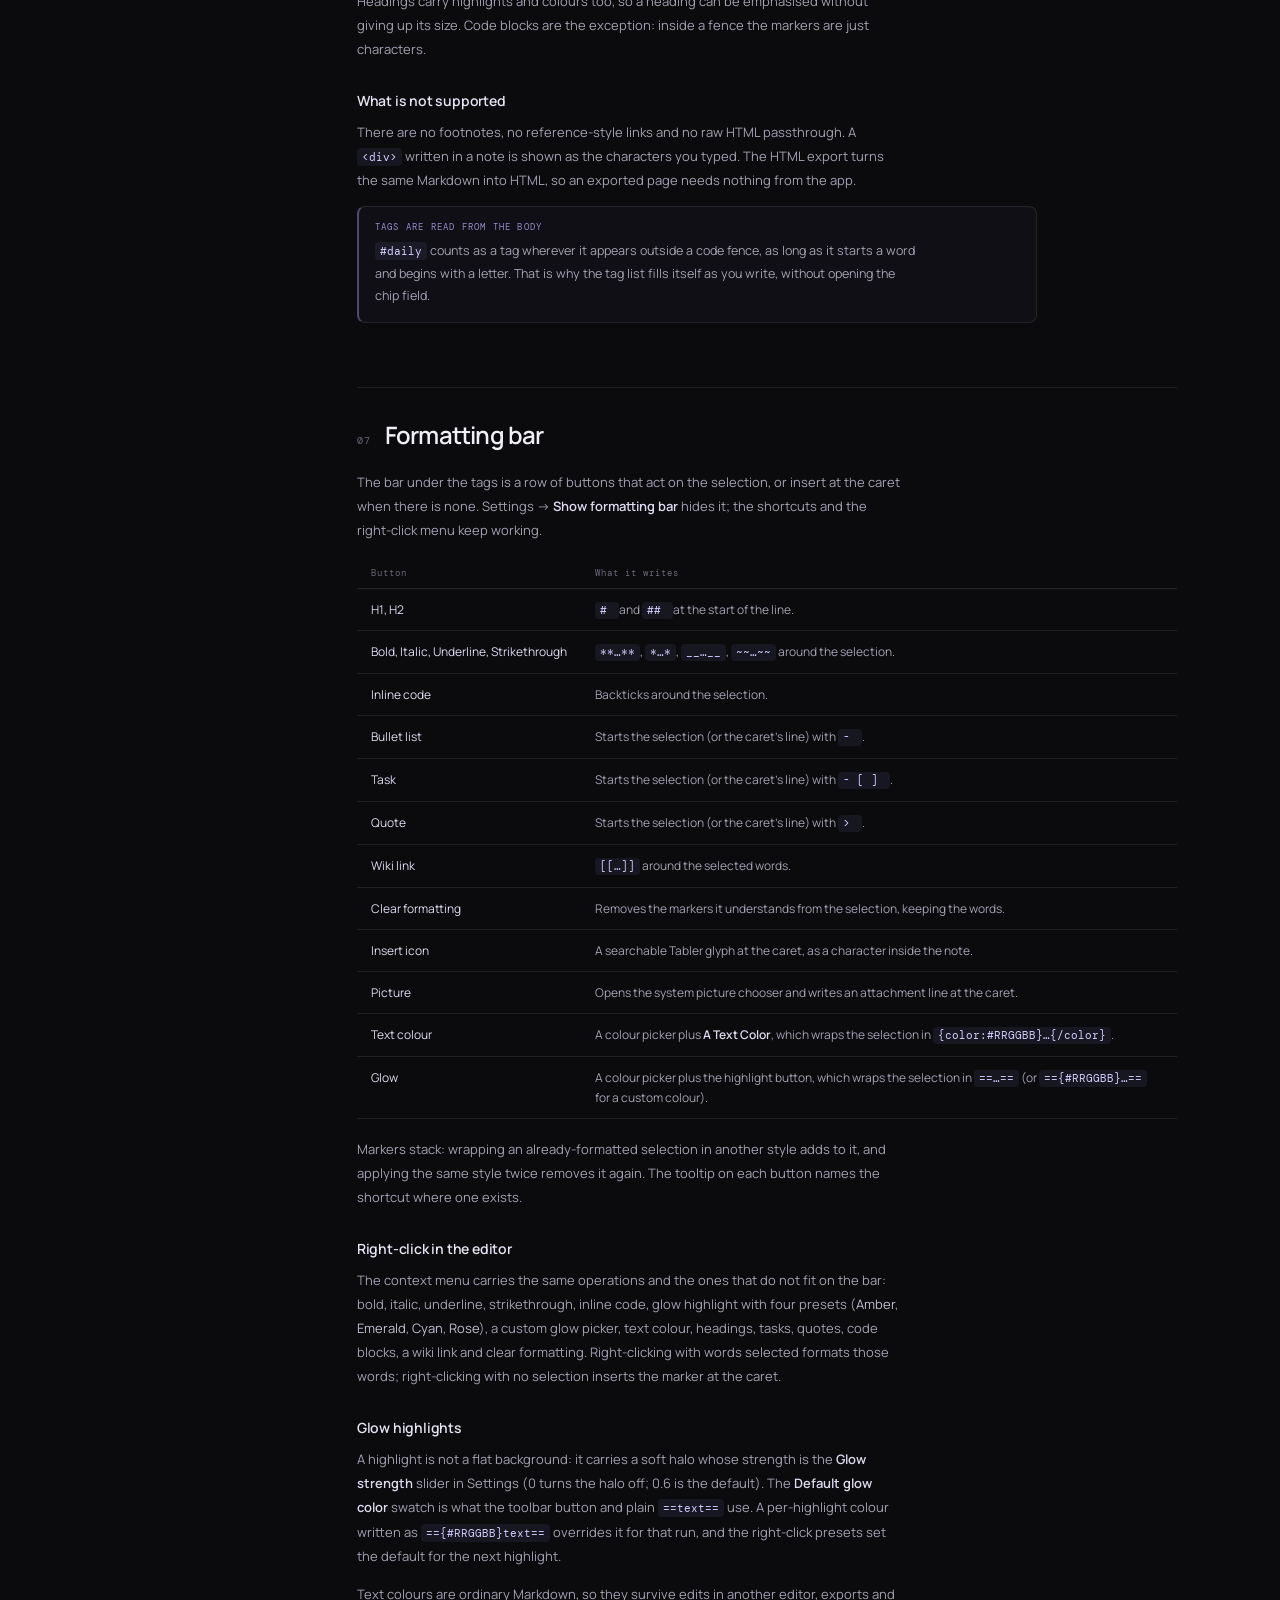
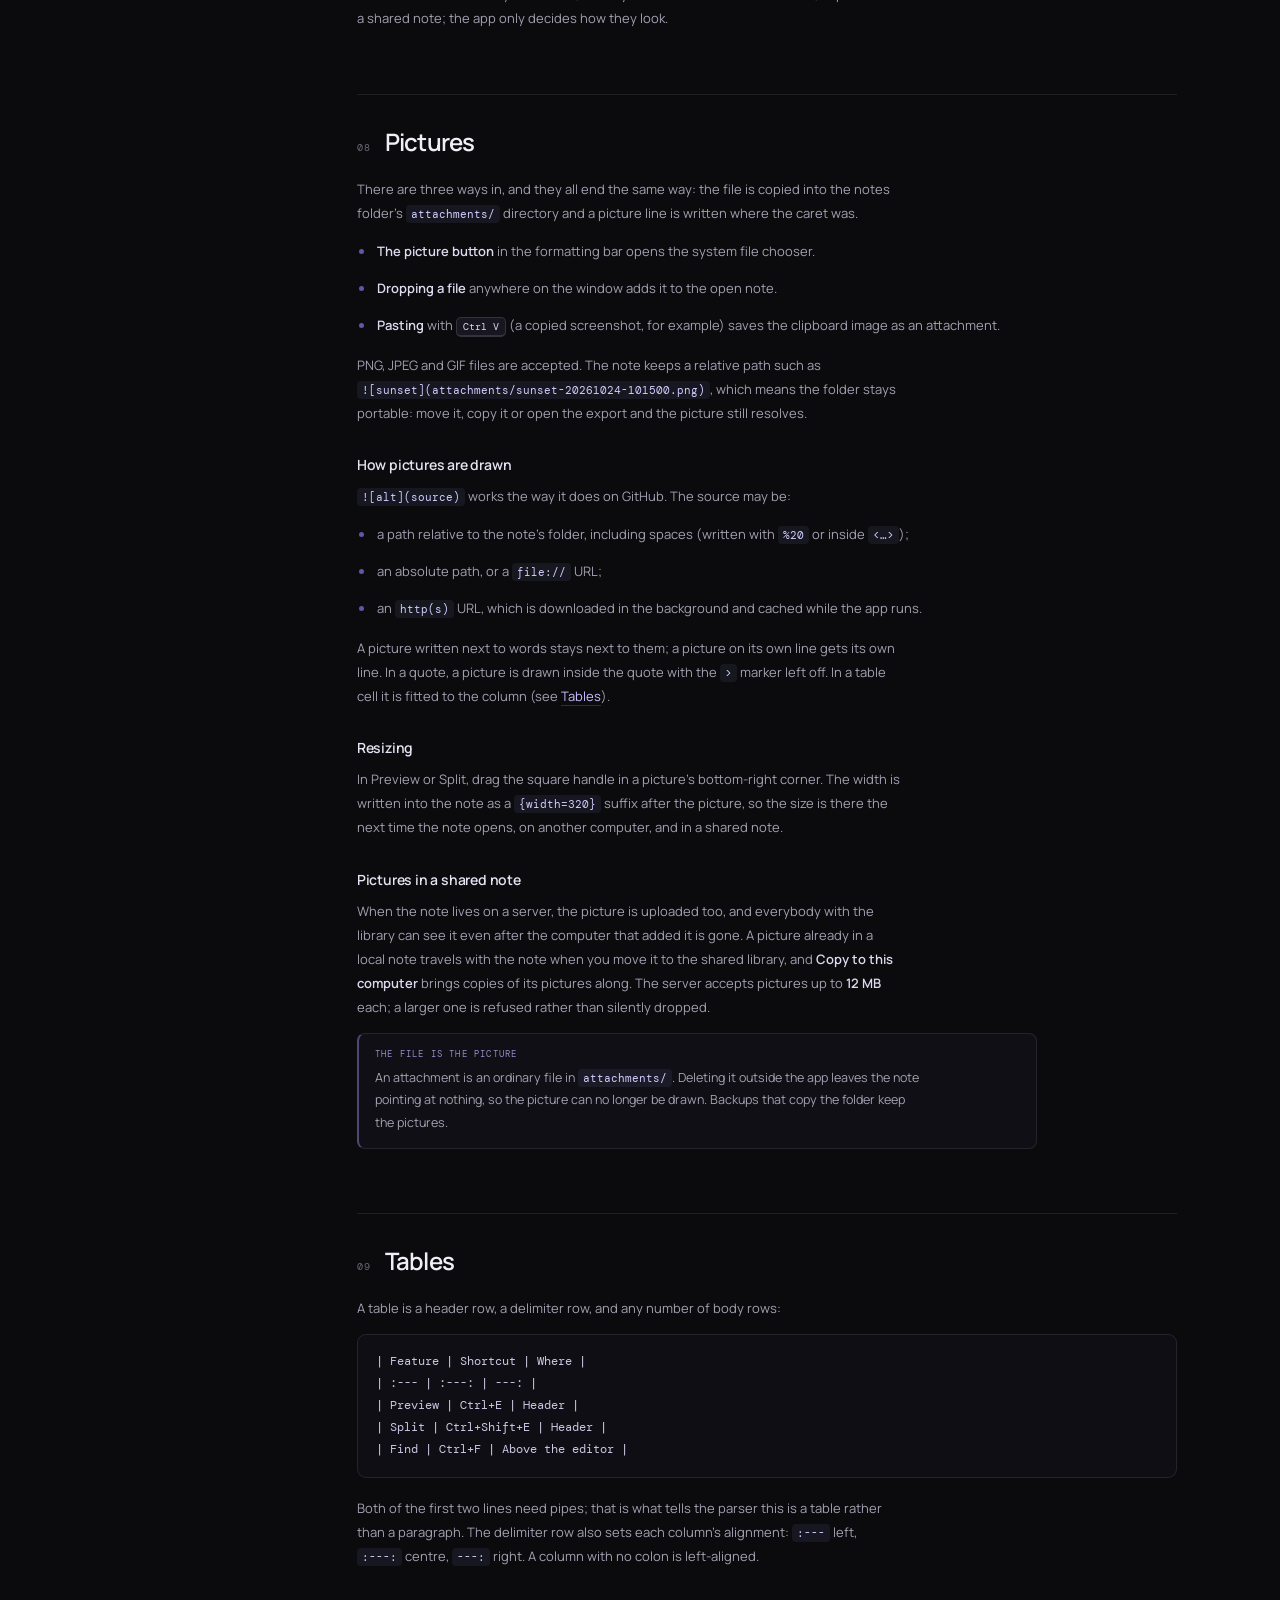
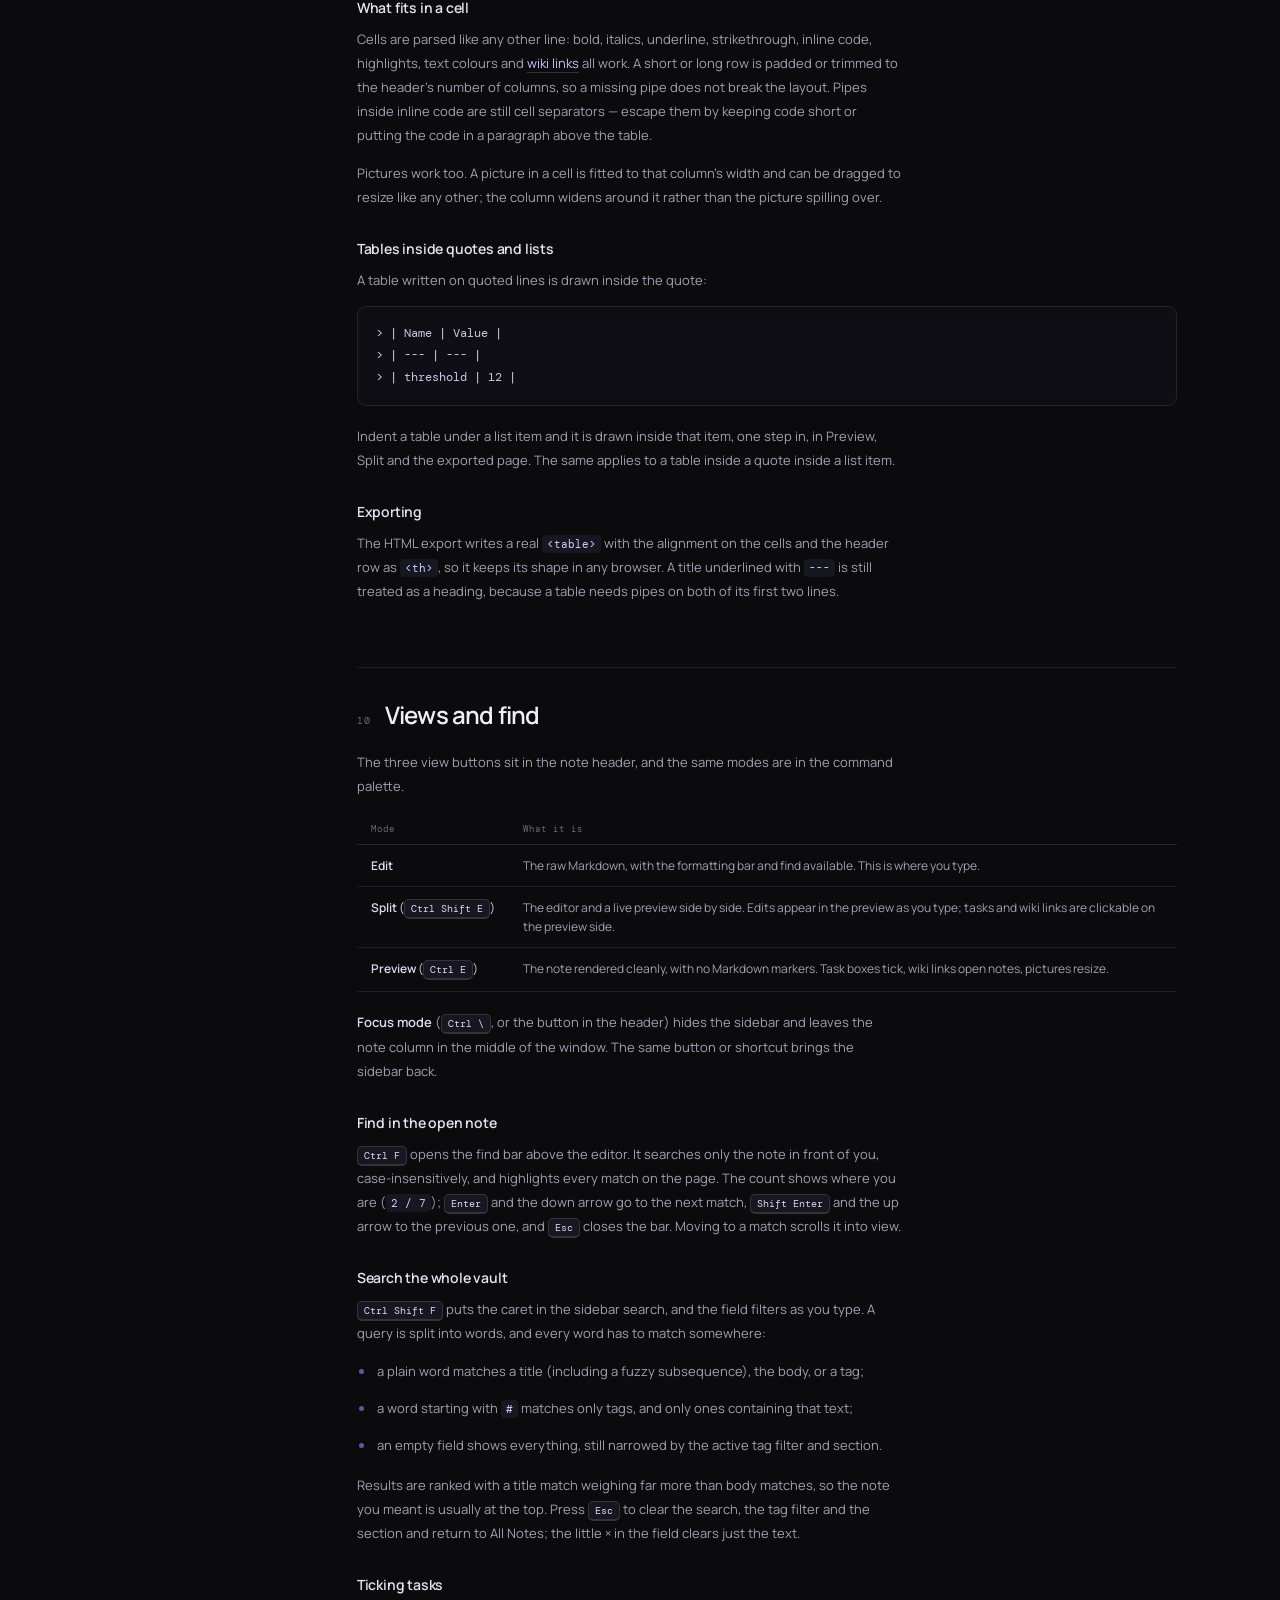
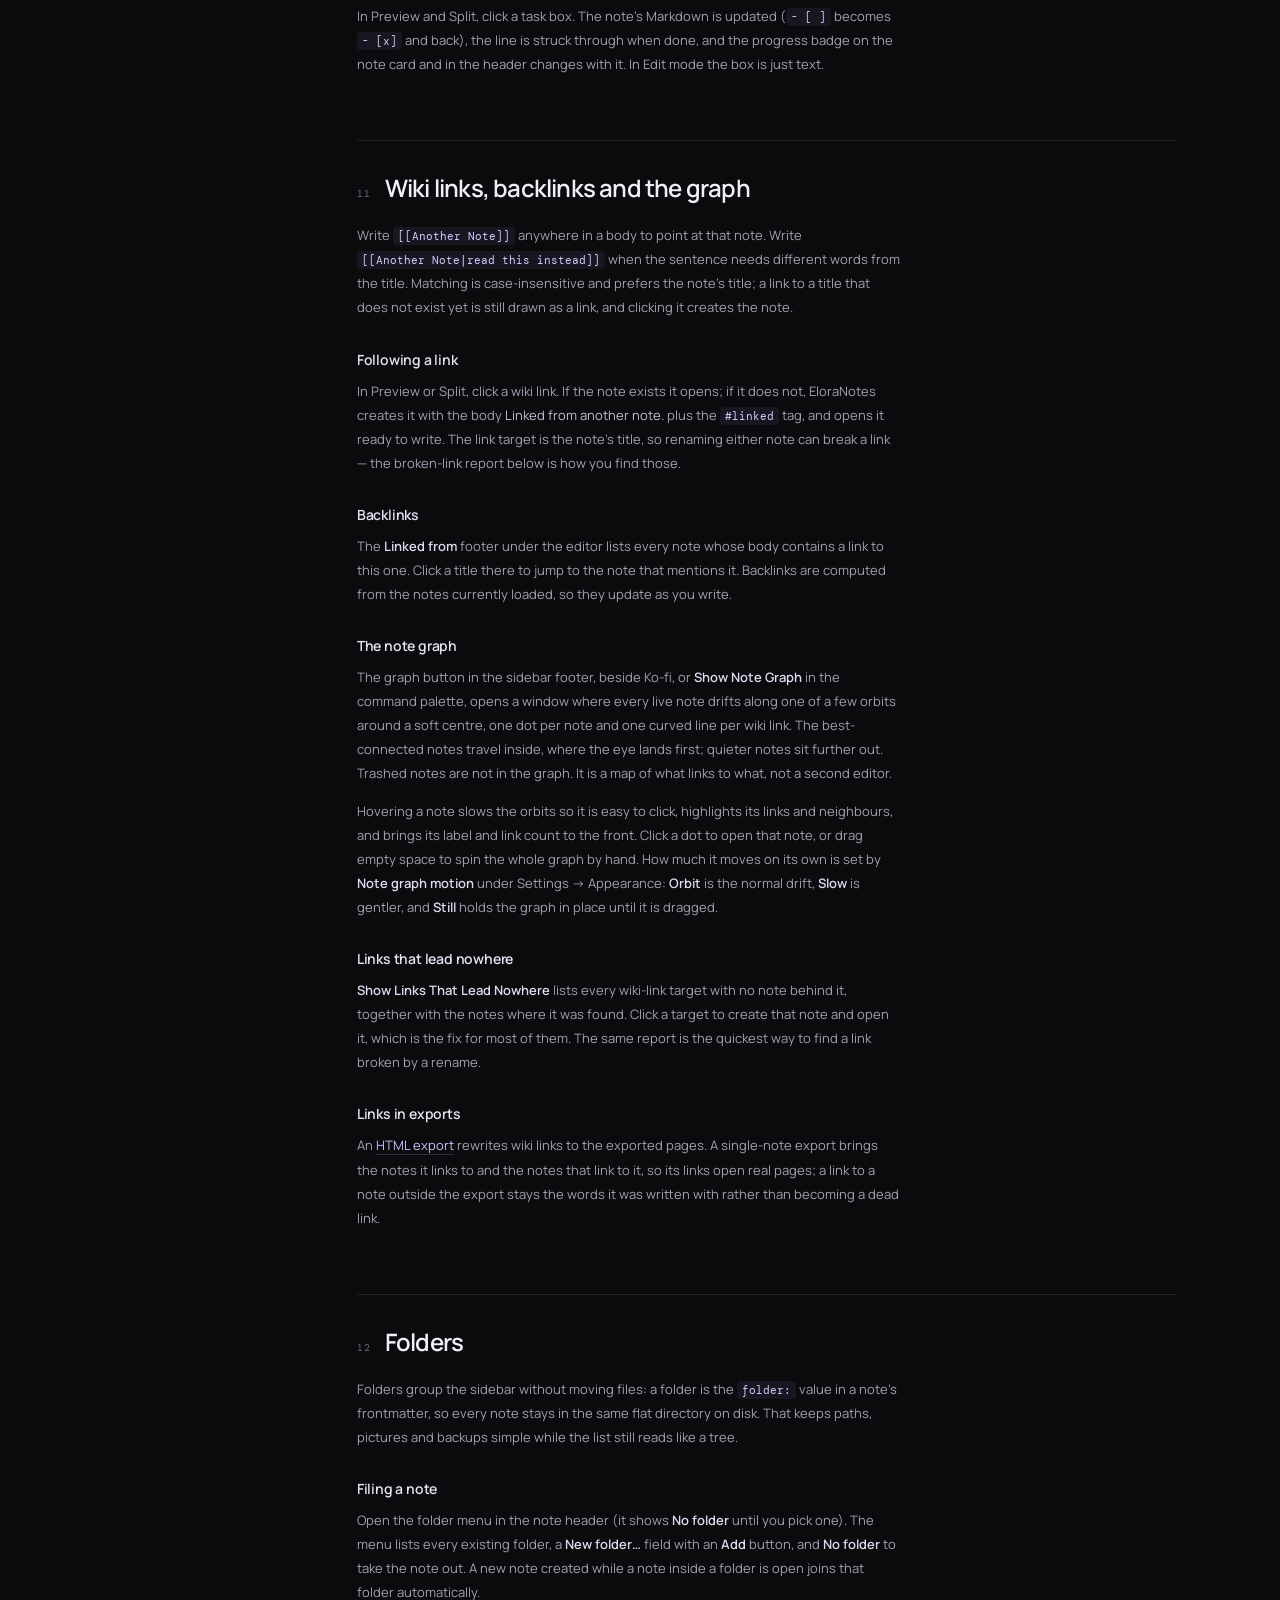
==== commit 2f8340a6: "Code signing policy and a desktop section in the privacy policy" ====
--- a/docs/index.html
+++ b/docs/index.html
@@ -135,6 +135,8 @@
       <!-- 02 ------------------------------------------------------------ -->
       <section class="docs-section" id="getting-started">
         <h2><span class="num">02</span> Getting started</h2>
+        <h3>Code signing policy</h3>
+        <p>Windows builds are signed. Free code signing provided by <a href="https://about.signpath.io" target="_blank" rel="noreferrer">SignPath.io</a>, certificate by <a href="https://signpath.org" target="_blank" rel="noreferrer">SignPath Foundation</a>. The only maintainer, <a href="https://github.com/noxilith" target="_blank" rel="noreferrer">Noxilith</a>, is the committer, reviewer and approver, and approves every release by hand. Only builds made by the project's own release workflow are signed. See the <a href="privacy/">privacy policy</a>: the apps send nothing to the developer.</p>
         <p>Download a build for your platform from the <a href="https://github.com/noxilith/EloraNotes/releases/latest" target="_blank" rel="noreferrer">latest release</a>; <a href="#install">Install</a> lists the formats and the one-time macOS prompt. Launch it and the notes folder is created for you.</p>
 
         <h3>The first launch</h3>
